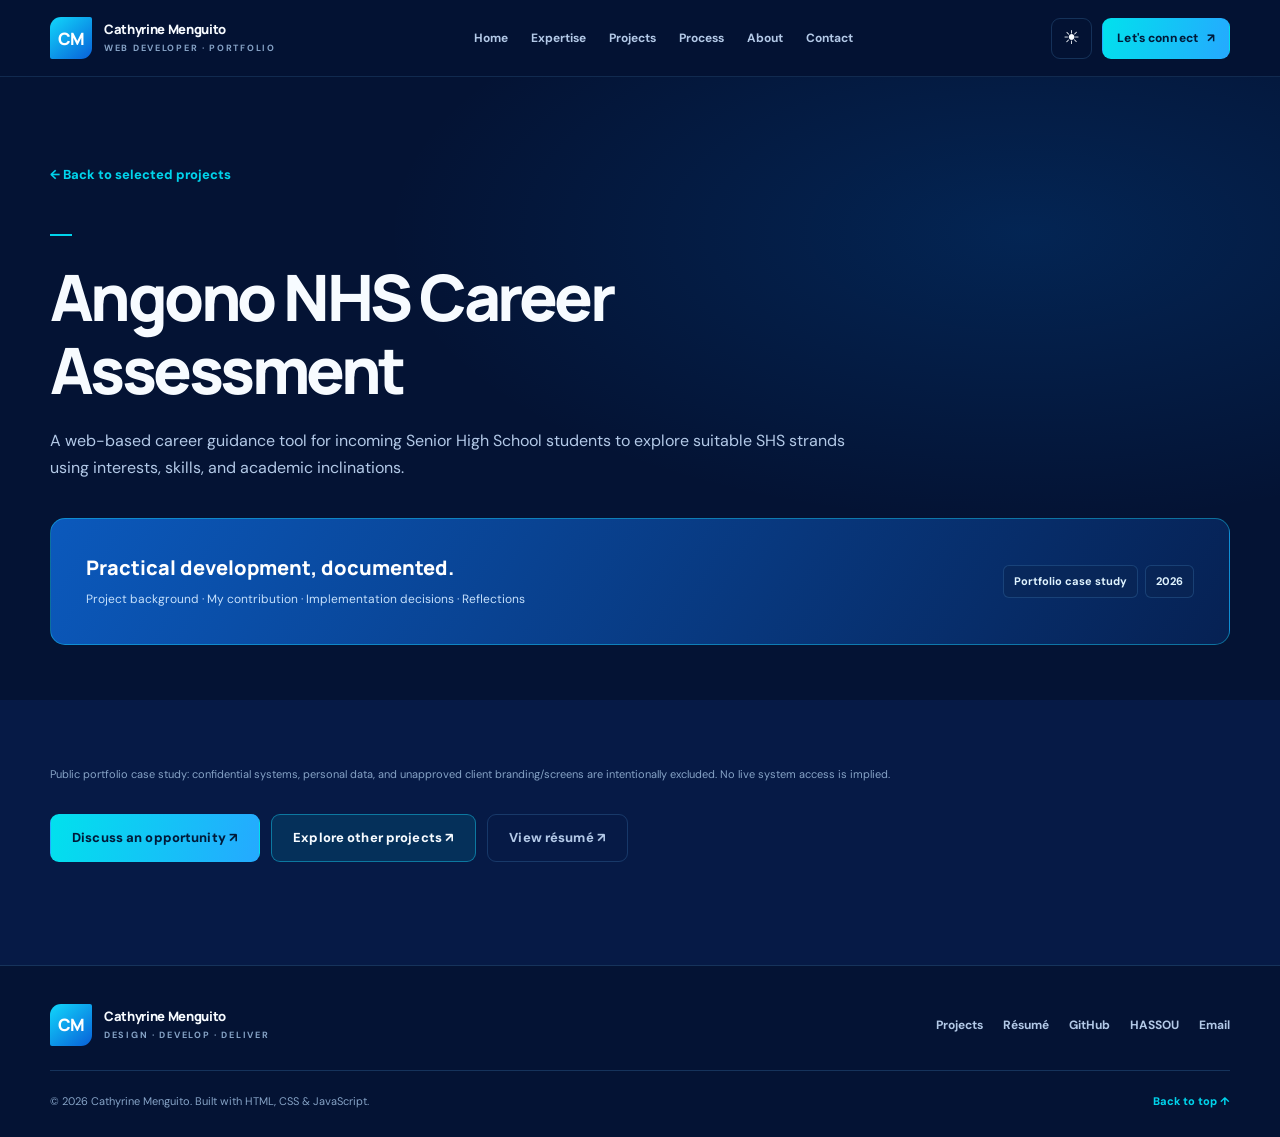
==== work/angono-career-assessment/index.html @ b06b19f1 "Add files via upload" ====
<!doctype html><html lang="en" data-theme="dark"><head><meta charset="utf-8"><meta name="viewport" content="width=device-width,initial-scale=1"><meta name="theme-color" content="#041334"><meta name="description" content="A web-based career guidance tool for incoming Senior High School students to explore suitable SHS strands using interests, skills, and academic inclinations."><meta name="author" content="Cathyrine Menguito"><meta property="og:type" content="website"><meta property="og:title" content="Angono NHS Career Assessment | Cathyrine Menguito"><meta property="og:description" content="A web-based career guidance tool for incoming Senior High School students to explore suitable SHS strands using interests, skills, and academic inclinations."><meta property="og:url" content="https://cthyrnmngt718.github.io/work/angono-career-assessment/"><meta property="og:image" content="https://cthyrnmngt718.github.io/assets/images/cathyrine-professional.webp"><meta name="twitter:card" content="summary_large_image"><link rel="canonical" href="https://cthyrnmngt718.github.io/work/angono-career-assessment/"><link rel="icon" href="/favicon.ico"><link rel="stylesheet" href="/assets/css/site.css"><title>Angono NHS Career Assessment | Cathyrine Menguito</title></head><body><a class="skip-link" href="#main">Skip to content</a><header class="site-header"><div class="wrap header-inner"><a class="brand" href="/" aria-label="Cathyrine Menguito, home"><span class="brand-mark" aria-hidden="true">CM</span><span class="brand-copy">Cathyrine Menguito<small>Web developer · Portfolio</small></span></a><nav aria-label="Main navigation"><ul class="nav-links" id="primaryNav"><li><a href="/#home">Home</a></li><li><a href="/#expertise">Expertise</a></li><li><a href="/#work">Projects</a></li><li><a href="/#approach">Process</a></li><li><a href="/#about">About</a></li><li><a href="/#contact">Contact</a></li></ul></nav><div class="nav-actions"><button class="theme-btn" id="themeButton" type="button" aria-label="Switch color theme">☀</button><a class="btn btn-primary header-cta" href="/#contact">Let's connect <span aria-hidden="true">↗</span></a><button class="menu-btn" id="menuButton" type="button" aria-label="Toggle navigation" aria-controls="primaryNav" aria-expanded="false">☰</button></div></div></header><main id="main"><div class="case-hero" id="home"><div class="wrap"><a class="text-link" href="/#work">← Back to selected projects</a><div style="margin-top:31px"><span class="eyebrow"></span></div><h1>Angono NHS Career Assessment</h1><p class="lead">A web-based career guidance tool for incoming Senior High School students to explore suitable SHS strands using interests, skills, and academic inclinations.</p><div class="case-banner"><div><strong>Practical development, documented.</strong><p>Project background · My contribution · Implementation decisions · Reflections</p></div><ul class="tag-list"><li>Portfolio case study</li><li>2026</li></ul></div></div></div><section class="section alt" style="padding-top:40px"><div class="wrap"><div class="case-grid"></div><p class="case-disclaimer">Public portfolio case study: confidential systems, personal data, and unapproved client branding/screens are intentionally excluded. No live system access is implied.</p><div class="case-end"><a class="btn btn-primary" href="/#contact">Discuss an opportunity ↗</a><a class="btn btn-secondary" href="/#work">Explore other projects ↗</a><a class="btn btn-subtle" href="/assets/docs/Cathyrine-Menguito-Public-Resume.pdf" target="_blank" rel="noopener">View résumé ↗</a></div></div></section></main><footer class="footer"><div class="wrap"><div class="footer-top"><a class="brand" href="/"><span class="brand-mark" aria-hidden="true">CM</span><span class="brand-copy">Cathyrine Menguito<small>Design · Develop · Deliver</small></span></a><nav aria-label="Footer navigation" class="footer-links"><a href="/#work">Projects</a><a href="/assets/docs/Cathyrine-Menguito-Public-Resume.pdf" target="_blank" rel="noopener">Résumé</a><a href="https://github.com/CthyrnMngt718" target="_blank" rel="noopener noreferrer">GitHub</a><a href="https://hassou-techgroupsolutions.github.io/" target="_blank" rel="noopener noreferrer">HASSOU</a><a href="mailto:cthyrnmngt718@gmail.com">Email</a></nav></div><div class="footer-bottom"><span>© <span id="year">2026</span> Cathyrine Menguito. Built with HTML, CSS &amp; JavaScript.</span><a class="back-top" href="#home">Back to top ↑</a></div></div></footer><script src="/assets/js/site.js" defer></script></body></html>
---- assets/css/site.css ----
@import url("https://fonts.googleapis.com/css2?family=DM+Sans:wght@400;500;600;700&family=Manrope:wght@400;500;600;700;800&display=swap");
:root{color-scheme:dark;--bg:#041334;--bg2:#061a46;--panel:#0a2152;--panel2:#0d285e;--line:rgba(96,179,244,.20);--line-strong:rgba(22,205,242,.46);--text:#f7fbff;--sub:#b3c9e7;--muted:#86a3c6;--cyan:#00d4ec;--blue:#168eff;--cyan-faint:rgba(0,212,236,.12);--blue-faint:rgba(22,142,255,.15);--shadow:0 18px 60px rgba(0,6,26,.28);--radius:18px;--wrap:1180px}
html[data-theme="light"]{color-scheme:light;--bg:#f3f8ff;--bg2:#e8f1fc;--panel:#ffffff;--panel2:#f7fbff;--line:rgba(15,80,150,.17);--line-strong:rgba(0,126,180,.35);--text:#082147;--sub:#355475;--muted:#5b7190;--cyan:#007eac;--blue:#075fbb;--cyan-faint:rgba(0,144,180,.10);--blue-faint:rgba(10,106,211,.08);--shadow:0 18px 60px rgba(27,72,130,.08)}
*{box-sizing:border-box}html{scroll-behavior:smooth;scroll-padding-top:92px}body{margin:0;background:var(--bg);color:var(--text);font:400 15px/1.7 'DM Sans',sans-serif;overflow-x:hidden}a{color:inherit;text-decoration:none}button,input,select,textarea{font:inherit}button{cursor:pointer}img{display:block;max-width:100%}::selection{background:var(--cyan);color:#041334}a:focus-visible,button:focus-visible,input:focus-visible,textarea:focus-visible,select:focus-visible{outline:3px solid var(--cyan);outline-offset:4px}.skip-link{position:absolute;z-index:900;top:-80px;left:15px;padding:12px 18px;background:var(--cyan);color:#041334}.skip-link:focus{top:14px}.wrap{width:min(var(--wrap),calc(100% - 54px));margin-inline:auto}.eyebrow{display:inline-flex;gap:10px;align-items:center;color:var(--cyan);font-size:11px;font-weight:800;letter-spacing:.17em;text-transform:uppercase}.eyebrow:before{content:'';width:22px;height:2px;background:var(--cyan)}.section{padding:103px 0;position:relative}.section.alt{background:var(--bg2)}.section-top{display:flex;align-items:flex-end;justify-content:space-between;gap:30px;margin-bottom:34px}.section-top h2,.section-head h2{font:800 clamp(29px,4vw,45px)/1.17 'Manrope',sans-serif;letter-spacing:-.052em;margin:11px 0 0;max-width:760px}.section-top p,.section-head p{max-width:480px;color:var(--sub);margin:12px 0 0}.section-head{max-width:750px;margin-bottom:34px}.accent{color:var(--cyan)}.text-link{display:inline-flex;align-items:center;gap:8px;color:var(--cyan);font-weight:800;font-size:13px}.text-link:hover{text-decoration:underline;text-underline-offset:4px}.btn{display:inline-flex;justify-content:center;align-items:center;gap:9px;min-height:48px;padding:0 21px;border:1px solid var(--line-strong);border-radius:9px;font-size:13px;font-weight:800;letter-spacing:.01em;transition:background .2s,transform .2s,border-color .2s;text-align:center}.btn:hover{transform:translateY(-2px)}.btn-primary{color:#001a39;background:linear-gradient(105deg,#01e1ed,#25a9ff);border-color:transparent}.btn-primary:hover{filter:brightness(1.06)}.btn-secondary{background:var(--cyan-faint);color:var(--text)}.btn-subtle{border-color:var(--line);color:var(--sub)}.icon-arrow{font-size:17px;line-height:1}.tag-list{display:flex;flex-wrap:wrap;gap:7px;list-style:none;margin:0;padding:0}.tag-list li{font-size:11px;font-weight:700;color:var(--sub);padding:6px 10px;background:var(--blue-faint);border:1px solid var(--line);border-radius:6px}.panel{background:var(--panel);border:1px solid var(--line);border-radius:var(--radius)}
/* HEADER */.site-header{position:sticky;top:0;z-index:50;background:rgba(4,19,52,.94);border-bottom:1px solid rgba(100,181,254,.14);backdrop-filter:blur(18px)}html[data-theme="light"] .site-header{background:rgba(248,251,255,.95)}.header-inner{height:76px;display:flex;align-items:center;justify-content:space-between;gap:28px}.brand{display:flex;align-items:center;gap:12px;min-width:216px}.brand-mark{display:grid;place-items:center;width:42px;height:42px;border-radius:11px 2px 11px 2px;background:linear-gradient(140deg,#11d8fb 0%,#0860d9 100%);color:#fff;font:800 17px 'Manrope',sans-serif;letter-spacing:-.08em}.brand-copy{font:800 13px/1.2 'Manrope',sans-serif;letter-spacing:-.025em}.brand-copy small{display:block;margin-top:5px;color:var(--muted);font:700 9px/1.2 'DM Sans',sans-serif;text-transform:uppercase;letter-spacing:.19em}.nav-links{display:flex;align-items:center;gap:23px;list-style:none;margin:0;padding:0}.nav-links a{font-weight:700;color:var(--sub);font-size:12px}.nav-links a:hover,.nav-links a.active{color:var(--cyan)}.nav-actions{display:flex;align-items:center;gap:10px}.theme-btn,.menu-btn{width:41px;height:41px;border:1px solid var(--line);border-radius:9px;background:transparent;color:var(--text);display:grid;place-items:center;font-size:19px}.theme-btn:hover,.menu-btn:hover{background:var(--cyan-faint)}.menu-btn{display:none}.header-cta{min-height:41px;font-size:12px;padding:0 14px}
/* HERO */.hero{position:relative;isolation:isolate;overflow:hidden;padding:90px 0 95px;min-height:680px;background:radial-gradient(ellipse at 72% 25%,rgba(0,115,219,.20),transparent 43%),var(--bg)}.hero:before{content:'';position:absolute;top:-280px;right:-120px;width:460px;height:800px;transform:rotate(43deg);border:1px solid rgba(0,215,239,.1);background:linear-gradient(90deg,transparent 20%,rgba(16,99,220,.23) 20%,rgba(16,99,220,.23) 32%,transparent 32%,transparent 44%,rgba(0,216,245,.11) 44%,rgba(0,216,245,.11) 46%,transparent 46%);z-index:-1;pointer-events:none}.hero:after{content:'';position:absolute;bottom:-390px;left:-230px;width:520px;height:670px;border:1px solid rgba(0,215,239,.08);transform:rotate(43deg);background:linear-gradient(90deg,transparent 38%,rgba(14,113,242,.14) 38%,rgba(14,113,242,.14) 66%,transparent 66%);z-index:-1}.hero-grid{display:grid;grid-template-columns:minmax(0,1.18fr) minmax(330px,.82fr);gap:60px;align-items:center}.availability{display:inline-flex;gap:9px;align-items:center;border:1px solid var(--line-strong);background:var(--cyan-faint);color:var(--sub);border-radius:100px;padding:8px 13px;font-weight:700;font-size:11px}.status-dot{width:7px;height:7px;background:#34e3c5;border-radius:50%}.hero h1{font:800 clamp(46px,5.65vw,78px)/1.09 'Manrope',sans-serif;letter-spacing:-.064em;margin:23px 0 21px}.hero h1 .line{display:block}.hero-desc{color:var(--sub);font-size:16px;line-height:1.8;max-width:600px;margin:0}.hero-byline{color:var(--cyan);font-size:12px;font-weight:800;letter-spacing:.15em;text-transform:uppercase;margin:28px 0 0}.hero-actions{display:flex;flex-wrap:wrap;gap:11px;margin-top:29px}.hero-socials{display:flex;flex-wrap:wrap;gap:21px;margin-top:32px;font-size:12px}.hero-socials a{color:var(--muted);display:inline-flex;align-items:center;gap:7px}.hero-socials a:hover{color:var(--cyan)}.hero-socials svg{width:16px;height:16px}.portrait-wrap{position:relative;max-width:410px;margin:10px auto 0;width:100%}.portrait-wrap:before{content:'';position:absolute;inset:-13px 13px 13px -13px;border:1px solid var(--cyan);clip-path:polygon(0 0,75% 0,100% 25%,100% 100%,0 100%);opacity:.65}.portrait-card{position:relative;background:#e9f3ff;border:1px solid var(--line-strong);border-radius:18px 18px 5px 18px;overflow:hidden;box-shadow:var(--shadow)}.portrait-card img{width:100%;aspect-ratio:4/4.75;object-fit:cover;object-position:center 29%}.portrait-caption{position:absolute;bottom:0;left:0;right:0;padding:24px 24px 18px;background:linear-gradient(0deg,rgba(1,14,43,.95),rgba(1,14,43,.74) 60%,transparent);color:#fff}.portrait-caption strong{display:block;font:800 20px 'Manrope',sans-serif;letter-spacing:-.04em}.portrait-caption span{display:block;color:#a5dbff;font-size:11px;margin-top:2px}.floating-note{position:absolute;right:-25px;top:10%;border:1px solid rgba(0,225,251,.45);border-radius:10px;padding:12px 15px;background:#082a64;box-shadow:0 10px 25px rgba(0,0,0,.24);color:#fff;font-size:12px;font-weight:700;max-width:175px}.floating-note b{display:block;color:#00d4ec;font-size:10px;letter-spacing:.12em}.hero-rule{height:1px;background:linear-gradient(90deg,transparent,var(--cyan),transparent);opacity:.75;margin-top:71px}.quick-proof{display:grid;grid-template-columns:repeat(3,1fr);gap:26px;padding-top:26px}.quick-proof article{display:flex;align-items:center;gap:14px}.quick-proof .stat{font:800 26px 'Manrope',sans-serif;color:var(--cyan);letter-spacing:-.05em}.quick-proof p{color:var(--sub);font-size:11px;line-height:1.5;margin:0}.quick-proof strong{display:block;color:var(--text);font-size:12px}
/* EXPERTISE */.expertise-grid{display:grid;grid-template-columns:repeat(3,minmax(0,1fr));gap:16px}.expert-card{position:relative;padding:28px;min-height:224px;overflow:hidden;transition:border-color .2s,transform .2s}.expert-card:hover{border-color:var(--line-strong);transform:translateY(-3px)}.expert-card:after{content:'';position:absolute;right:-46px;top:-52px;width:100px;height:100px;background:var(--cyan-faint);transform:rotate(45deg)}.expert-icon{display:grid;place-items:center;font:800 20px 'Manrope',sans-serif;color:var(--cyan);width:46px;height:46px;border-radius:12px;background:var(--cyan-faint);border:1px solid var(--line-strong);margin-bottom:22px}.expert-card h3{font:800 17px 'Manrope',sans-serif;letter-spacing:-.035em;margin:0 0 9px}.expert-card p{font-size:13px;color:var(--sub);margin:0}
/* WORK */.work-lead{display:grid;grid-template-columns:1fr 1fr;gap:0;overflow:hidden;margin-bottom:19px}.project-visual{position:relative;min-height:300px;display:grid;place-items:center;overflow:hidden;background:linear-gradient(135deg,#0b4eac,#041a4b 58%,#05255c)}.project-visual:after{content:'';position:absolute;inset:0;background:linear-gradient(120deg,rgba(0,212,236,.03) 20%,transparent 20% 72%,rgba(0,212,236,.10) 72%);pointer-events:none}.visual-grid{display:grid;grid-template-columns:83px 1fr;gap:10px;width:77%;height:63%;min-height:175px;border:1px solid rgba(122,215,255,.5);border-radius:9px;background:rgba(4,22,56,.86);padding:12px;box-shadow:0 24px 38px rgba(0,6,24,.25)}.mock-side{background:rgba(28,108,184,.27);border-radius:5px;padding:13px 9px;display:flex;flex-direction:column;gap:10px}.mock-side i,.mock-line{display:block;height:6px;border-radius:10px;background:rgba(155,215,255,.28)}.mock-side i:nth-child(2){width:70%;background:var(--cyan)}.mock-main{display:flex;flex-direction:column;gap:10px;padding:7px 4px}.mock-title{height:12px;background:#c9ebff;border-radius:3px;width:58%}.mock-stats{display:grid;grid-template-columns:repeat(3,1fr);gap:7px}.mock-stats i{display:block;height:37px;border:1px solid rgba(160,222,250,.19);border-radius:5px;background:rgba(0,206,240,.12)}.mock-rows{display:grid;gap:7px}.mock-rows i{height:18px;background:rgba(129,206,247,.13);border-radius:4px}.mock-label{position:absolute;bottom:20px;left:23px;color:#d0f8ff;font-size:10px;font-weight:800;letter-spacing:.12em;z-index:1}.project-copy{display:flex;flex-direction:column;justify-content:center;padding:38px}.project-meta{font-weight:800;color:var(--cyan);font-size:10px;letter-spacing:.14em;text-transform:uppercase}.project-copy h3,.project-card h3{font:800 clamp(21px,2.7vw,30px)/1.27 'Manrope',sans-serif;letter-spacing:-.043em;margin:11px 0}.project-copy p,.project-card p{color:var(--sub);font-size:13px;margin:0 0 16px}.project-role{font-size:12px;color:var(--muted);line-height:1.6;margin:0 0 18px}.project-role strong{color:var(--text)}.project-copy .tag-list{margin-bottom:22px}.filter-row{display:flex;flex-wrap:wrap;gap:8px;margin:24px 0}.filter{border:1px solid var(--line);background:var(--panel);color:var(--sub);padding:9px 15px;border-radius:30px;font-weight:800;font-size:12px}.filter[aria-pressed="true"],.filter:hover{background:var(--cyan);border-color:var(--cyan);color:var(--bg)}.projects-grid{display:grid;grid-template-columns:repeat(2,minmax(0,1fr));gap:17px}.project-card{padding:25px;display:flex;flex-direction:column;min-height:280px}.project-card:hover{border-color:var(--line-strong)}.project-card .top{display:flex;justify-content:space-between;gap:12px;align-items:flex-start}.project-card .number{display:grid;place-items:center;width:44px;height:44px;min-width:44px;border:1px solid var(--line-strong);border-radius:10px;font-size:11px;font-weight:800;color:var(--cyan);background:var(--cyan-faint)}.project-card h3{font-size:20px}.project-card .tag-list{margin:0 0 22px}.project-card .text-link{margin-top:auto}.project-card[hidden]{display:none}.disclosure{font-size:12px;color:var(--muted);margin-top:23px;display:flex;align-items:flex-start;gap:9px}.disclosure span{color:var(--cyan)}
/* APPROACH */.approach-grid{display:grid;grid-template-columns:repeat(4,minmax(0,1fr));gap:15px}.approach-step{padding:24px;min-height:190px}.step-num{display:block;color:var(--cyan);font-size:12px;font-weight:800;letter-spacing:.11em;margin-bottom:25px}.approach-step h3{font:800 17px 'Manrope',sans-serif;margin:0 0 11px}.approach-step p{color:var(--sub);margin:0;font-size:13px}.workflow-demo{margin-top:18px;padding:28px 30px;display:grid;grid-template-columns:.8fr 1.2fr;align-items:center;gap:30px}.workflow-demo h3{font:800 22px 'Manrope',sans-serif;margin:8px 0}.workflow-demo p{font-size:13px;color:var(--sub);margin:0}.workflow-nodes{display:flex;align-items:center;justify-content:flex-end;gap:8px;flex-wrap:wrap}.workflow-nodes span{padding:11px 12px;border:1px solid var(--line-strong);background:var(--cyan-faint);color:var(--text);font-weight:700;font-size:11px;border-radius:6px}.workflow-nodes b{color:var(--cyan)}
/* EXPERIENCE */.about-layout{display:grid;grid-template-columns:.85fr 1.15fr;gap:45px}.about-intro{max-width:420px}.about-intro p{color:var(--sub);font-size:14px}.about-card{margin-top:25px;padding:22px}.about-card strong{display:block;font:800 15px 'Manrope',sans-serif}.about-card small{color:var(--sub);display:block;margin:7px 0 17px;line-height:1.6}.timeline{position:relative;padding-left:29px}.timeline:before{content:'';position:absolute;left:6px;top:9px;bottom:20px;width:1px;background:var(--line-strong)}.timeline-item{position:relative;padding:0 0 31px}.timeline-item:last-child{padding-bottom:0}.timeline-item:before{content:'';width:13px;height:13px;background:var(--cyan);border:3px solid var(--bg2);box-shadow:0 0 0 1px var(--cyan);border-radius:50%;position:absolute;left:-29px;top:5px}.timeline-item small{font-weight:800;color:var(--cyan);letter-spacing:.12em;font-size:10px}.timeline-item h3{font:800 18px 'Manrope',sans-serif;letter-spacing:-.025em;margin:5px 0}.timeline-item h4{font-size:12px;color:var(--sub);font-weight:700;margin:0 0 8px}.timeline-item p{font-size:13px;color:var(--sub);margin:0;max-width:620px}.skills-strip{display:flex;flex-wrap:wrap;gap:10px;margin-top:26px}.skills-strip span{border:1px solid var(--line);border-radius:8px;padding:9px 12px;font-size:12px;font-weight:700;color:var(--sub)}
/* HASSOU */.hassou-box{display:grid;grid-template-columns:auto 1fr auto;align-items:center;gap:22px;padding:28px 31px;background:linear-gradient(110deg,var(--panel),var(--bg2));position:relative;overflow:hidden}.hassou-box:after{content:'';width:240px;height:240px;position:absolute;right:-185px;top:-110px;transform:rotate(42deg);background:var(--cyan-faint)}.hassou-box img{width:64px;height:64px;object-fit:contain}.hassou-box small{display:block;color:var(--cyan);font-size:10px;font-weight:800;letter-spacing:.14em}.hassou-box h3{font:800 20px 'Manrope',sans-serif;margin:3px 0}.hassou-box p{font-size:12px;color:var(--sub);margin:0;max-width:680px}.hassou-box .btn{position:relative;z-index:2}
/* CONTACT */.contact-layout{display:grid;grid-template-columns:.82fr 1.18fr;gap:42px}.contact-info h2{font:800 clamp(32px,4vw,46px)/1.17 'Manrope',sans-serif;letter-spacing:-.05em;margin:12px 0 17px}.contact-info>p{color:var(--sub);font-size:14px;max-width:430px}.contact-detail{padding:14px 0;border-bottom:1px solid var(--line)}.contact-detail small{color:var(--muted);font-size:10px;text-transform:uppercase;letter-spacing:.11em;font-weight:800;display:block}.contact-detail a,.contact-detail strong{font-size:14px;font-weight:700;overflow-wrap:anywhere}.contact-detail a:hover{color:var(--cyan)}.contact-form{padding:32px}.contact-form h3{font:800 20px 'Manrope',sans-serif;margin:0 0 4px}.contact-form>p{color:var(--sub);font-size:12px;margin:0 0 24px}.form-row{display:grid;grid-template-columns:1fr 1fr;gap:15px}.form-field{margin-bottom:16px}.form-field label{display:block;font-size:12px;font-weight:800;margin-bottom:7px}.form-field input,.form-field textarea,.form-field select{width:100%;background:var(--bg2);color:var(--text);border:1px solid var(--line);border-radius:8px;padding:12px 13px;outline:none;font-size:13px;transition:border-color .2s}.form-field textarea{min-height:150px;resize:vertical}.form-field input:focus,.form-field textarea:focus,.form-field select:focus{border-color:var(--cyan)}.form-field input::placeholder,.form-field textarea::placeholder{color:var(--muted)}.form-check{display:flex;gap:10px;align-items:flex-start;color:var(--sub);font-size:11px;line-height:1.5;margin:3px 0 20px}.form-check input{accent-color:var(--cyan);margin:3px 0 0}.form-message{min-height:18px;margin:12px 0 0;font-size:12px;color:var(--sub)}.form-message.error{color:#ffb5be}.form-message.success{color:#68edcc}.visually-hidden{position:absolute;left:-9999px;width:1px;height:1px;overflow:hidden}
/* FOOTER */.footer{padding:38px 0 26px;border-top:1px solid var(--line)}.footer-top{display:flex;justify-content:space-between;align-items:center;gap:20px;padding-bottom:24px}.footer-links{display:flex;gap:20px;flex-wrap:wrap}.footer-links a{font-size:12px;color:var(--sub);font-weight:700}.footer-links a:hover{color:var(--cyan)}.footer-bottom{border-top:1px solid var(--line);padding-top:21px;display:flex;justify-content:space-between;gap:20px;flex-wrap:wrap;font-size:11px;color:var(--muted)}.back-top{color:var(--cyan);font-weight:800}
/* CASE STUDIES */.case-hero{padding:85px 0 55px;background:radial-gradient(ellipse at 80% 25%,rgba(0,114,220,.19),transparent 44%)}.case-hero h1{font:800 clamp(35px,5vw,65px)/1.14 'Manrope',sans-serif;letter-spacing:-.055em;margin:17px 0 20px;max-width:900px}.case-hero .lead{font-size:16px;color:var(--sub);max-width:820px;margin:0}.case-banner{background:linear-gradient(120deg,#0b59bc,#062153);padding:35px;border:1px solid var(--line-strong);border-radius:15px;display:flex;justify-content:space-between;gap:25px;align-items:center;margin-top:37px}.case-banner strong{font:800 20px 'Manrope',sans-serif;color:#fff}.case-banner p{color:#c5e0fc;font-size:12px;margin:5px 0 0}.case-banner .tag-list li{color:#e0f4ff;background:rgba(10,36,81,.5)}.case-grid{display:grid;grid-template-columns:repeat(2,1fr);gap:17px}.case-section{padding:29px}.case-section h2{font:800 20px 'Manrope',sans-serif;letter-spacing:-.035em;margin:9px 0 11px}.case-section p,.case-section li{color:var(--sub);font-size:13px}.case-section ul{padding-left:18px}.case-section li{margin-bottom:8px}.case-section.wide{grid-column:1/-1}.case-end{margin-top:30px;display:flex;gap:11px;flex-wrap:wrap}.case-disclaimer{font-size:11px;color:var(--muted);margin:25px 0 0}
@media(max-width:1120px){.nav-links{gap:13px}.header-cta{display:none}.hero-grid{gap:33px}.hero h1{font-size:clamp(46px,5.5vw,66px)}.floating-note{right:-8px}}@media(max-width:880px){.header-inner{height:68px}.menu-btn{display:grid}.nav-links{display:none;position:absolute;top:67px;left:0;right:0;background:var(--bg);border-bottom:1px solid var(--line);flex-direction:column;align-items:stretch;gap:0;padding:13px 27px 23px;box-shadow:var(--shadow)}.nav-links.open{display:flex}.nav-links li a{display:block;padding:11px 0}.hero{padding:67px 0 70px}.hero-grid{grid-template-columns:1fr .78fr;gap:25px}.hero h1{font-size:clamp(39px,5.8vw,58px)}.hero-desc{font-size:14px}.floating-note{display:none}.section{padding:75px 0}.expertise-grid{grid-template-columns:repeat(2,1fr)}.approach-grid{grid-template-columns:repeat(2,1fr)}.about-layout,.contact-layout{gap:28px}.hassou-box{grid-template-columns:auto 1fr}.hassou-box .btn{grid-column:2;justify-self:start}.workflow-demo{grid-template-columns:1fr}.workflow-nodes{justify-content:flex-start}}@media(max-width:650px){.wrap{width:min(var(--wrap),calc(100% - 34px))}.brand{min-width:0}.brand-copy{font-size:11px}.brand-copy small{font-size:8px}.hero-grid{grid-template-columns:1fr;gap:35px}.hero{padding:54px 0 50px}.hero h1{font-size:clamp(42px,10vw,62px);letter-spacing:-.06em}.hero-desc{font-size:14px}.portrait-wrap{max-width:320px;margin:18px auto 0}.portrait-card img{aspect-ratio:4/4.1;object-position:center 30%}.hero-rule{margin-top:45px}.quick-proof{gap:13px}.quick-proof article{display:block}.quick-proof .stat{font-size:20px}.quick-proof p{font-size:10px}.section{padding:62px 0}.section-top{display:block}.section-top h2,.section-head h2{font-size:31px}.expertise-grid,.projects-grid,.about-layout,.contact-layout,.work-lead,.case-grid{grid-template-columns:1fr}.expert-card{min-height:0;padding:24px}.project-visual{min-height:260px}.project-copy{padding:25px}.project-card{min-height:0}.approach-grid{grid-template-columns:1fr 1fr;gap:10px}.approach-step{padding:19px;min-height:0}.approach-step h3{font-size:15px}.approach-step p{font-size:12px}.workflow-demo{padding:22px}.contact-form{padding:22px}.form-row{grid-template-columns:1fr;gap:0}.hassou-box{padding:21px;gap:14px;grid-template-columns:50px 1fr}.hassou-box img{width:50px;height:50px}.hassou-box h3{font-size:16px}.hassou-box .btn{grid-column:1/-1}.footer-top{align-items:start;flex-direction:column}.case-banner{display:block}.case-banner .tag-list{margin-top:17px}.case-section.wide{grid-column:auto}}@media(max-width:390px){.brand-copy small{letter-spacing:.1em}.nav-actions{gap:6px}.theme-btn,.menu-btn{width:37px;height:37px}.hero h1{font-size:38px}.quick-proof{grid-template-columns:1fr 1fr}.approach-grid{grid-template-columns:1fr}.hero-actions .btn{width:100%}}@media(prefers-reduced-motion:reduce){html{scroll-behavior:auto}*,*:before,*:after{transition-duration:.01ms!important;animation-duration:.01ms!important}}
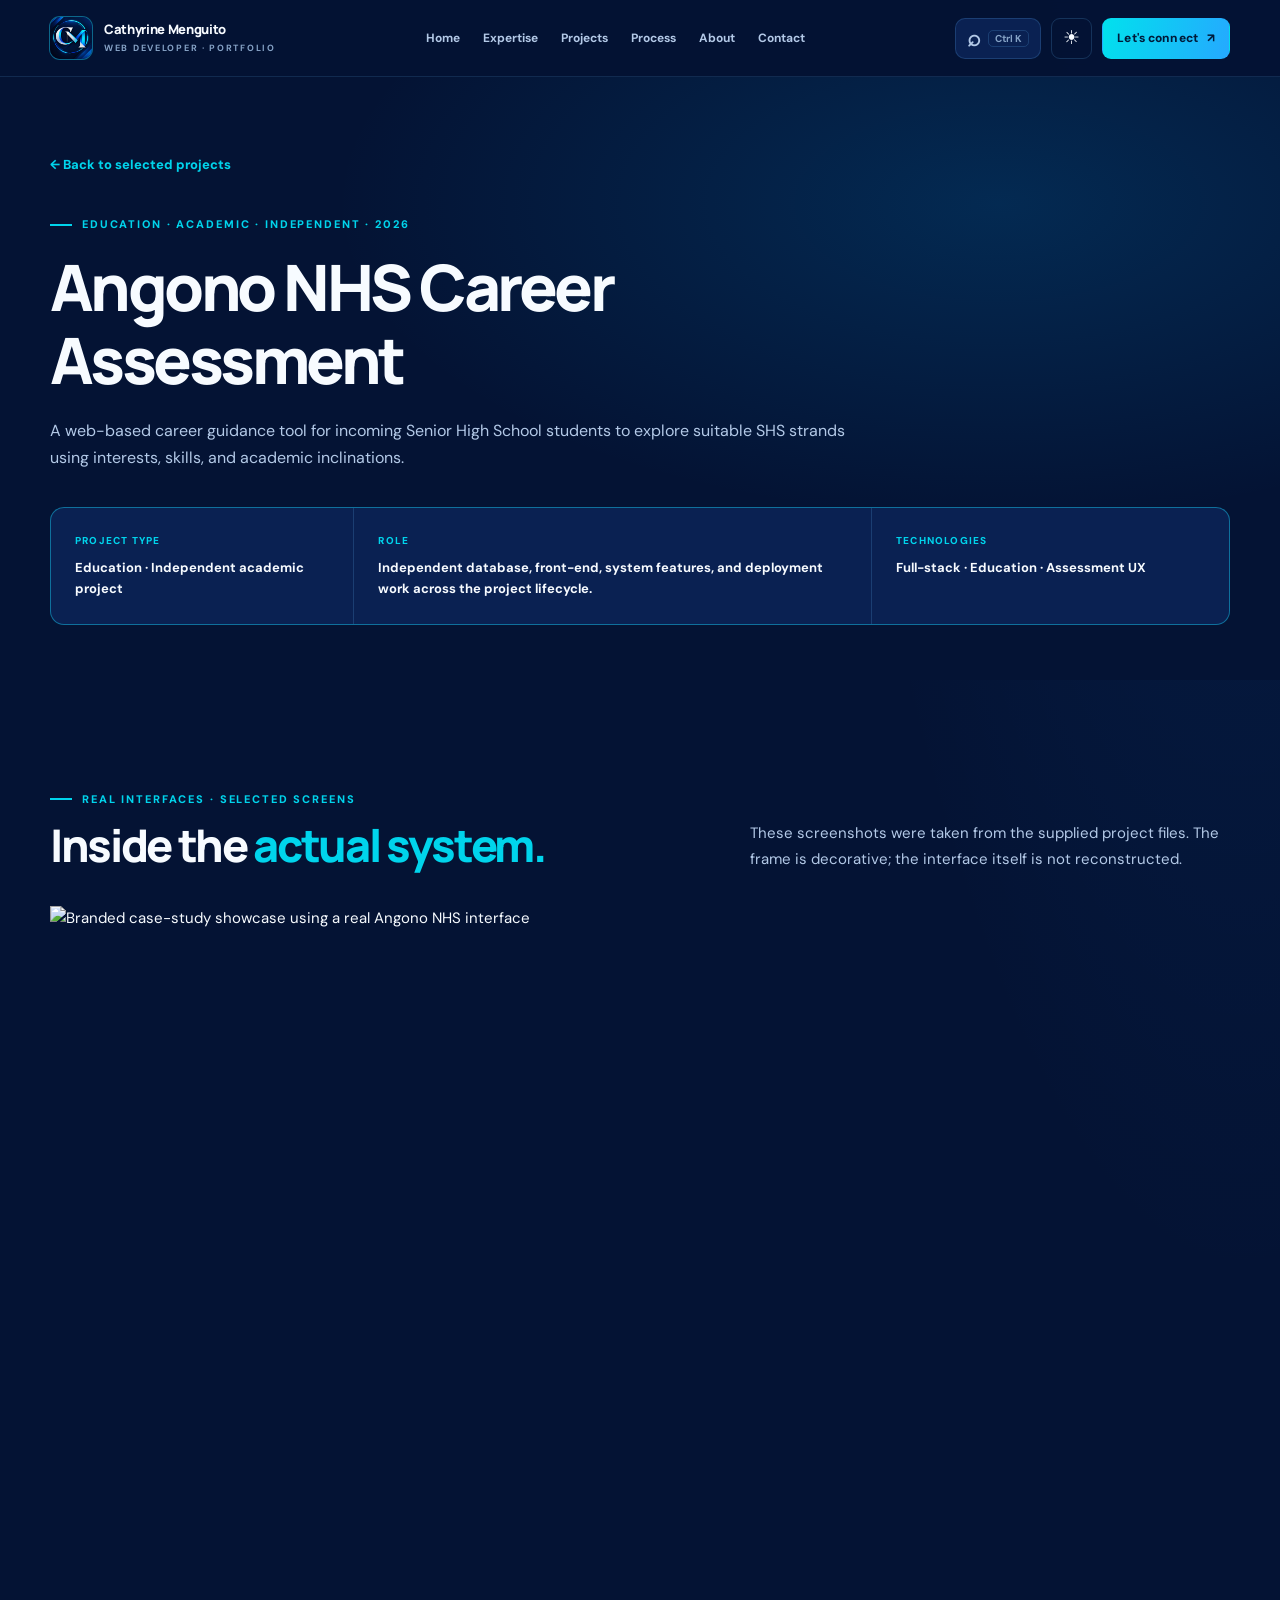
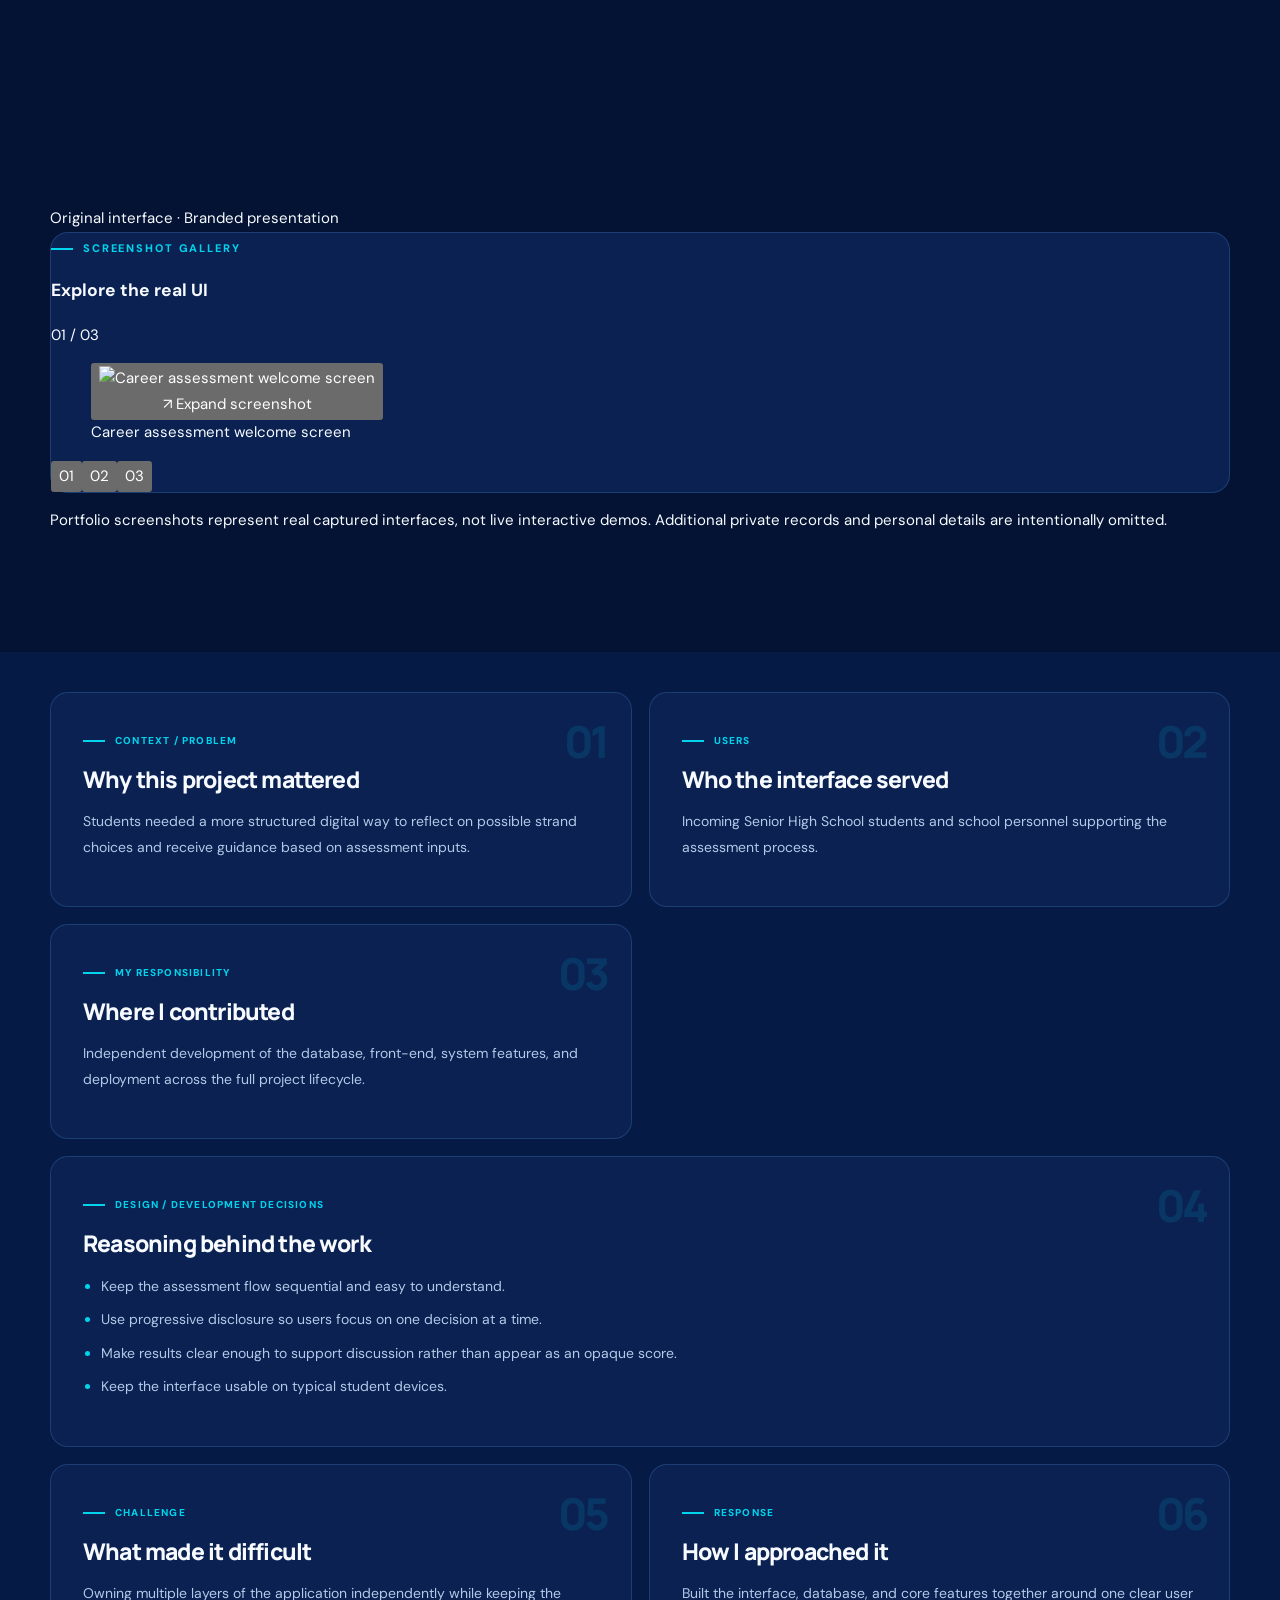
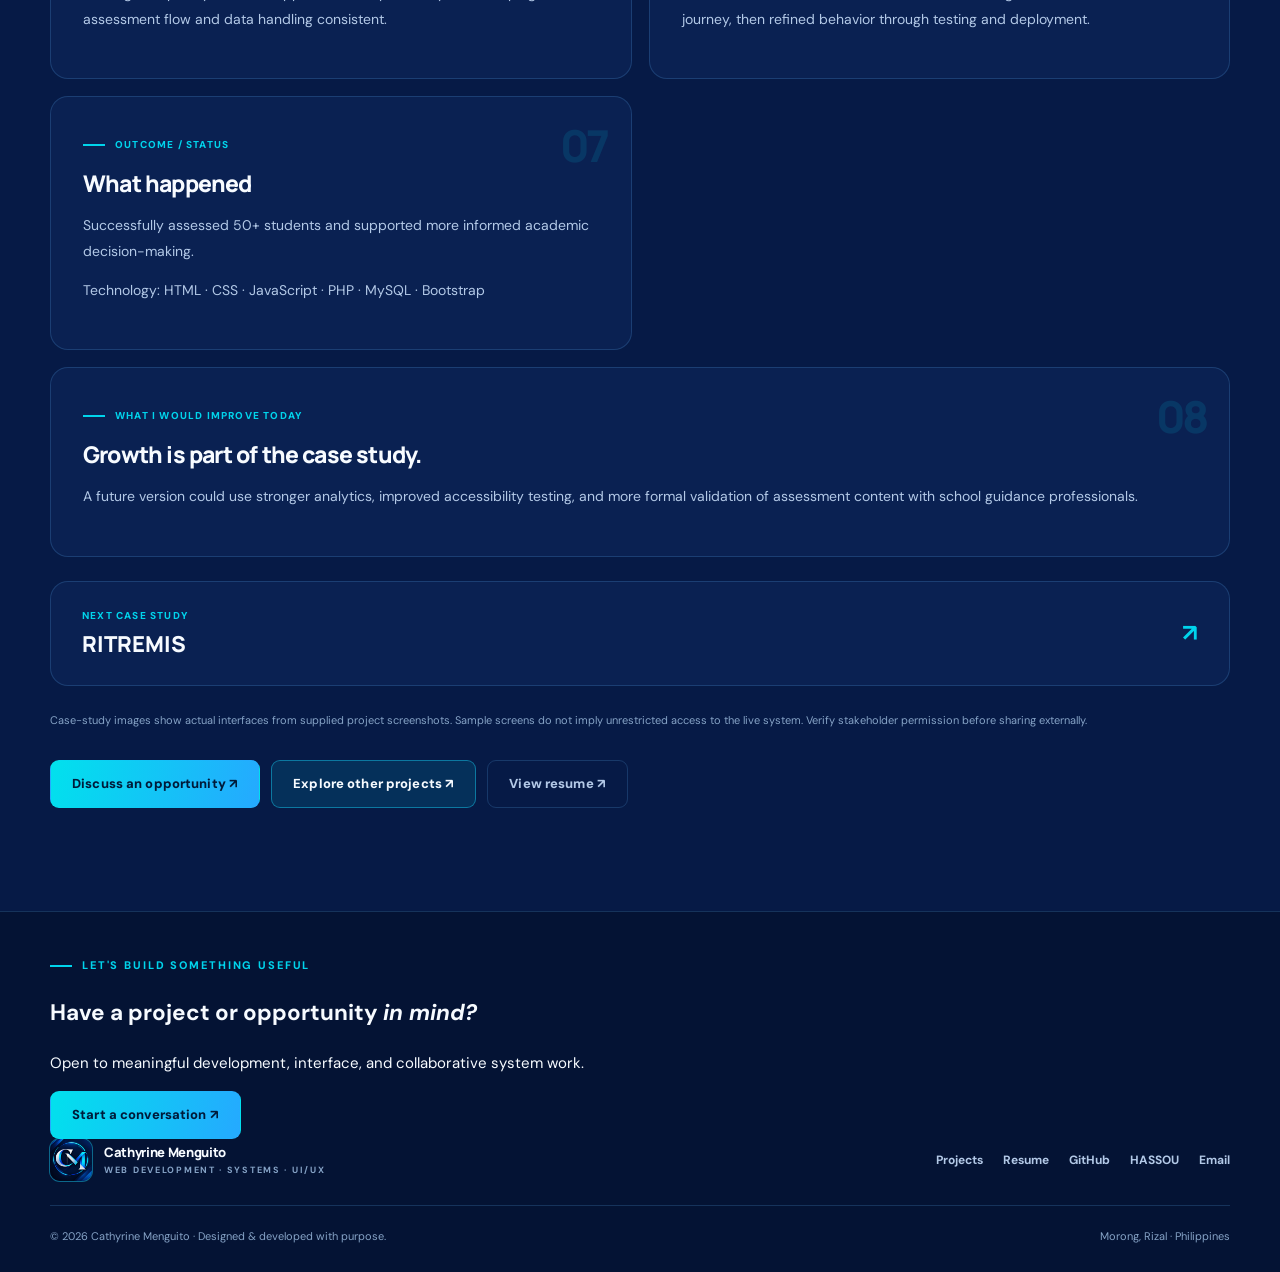
==== commit 46efed72: "Add files via upload" ====
--- a/work/angono-career-assessment/index.html
+++ b/work/angono-career-assessment/index.html
@@ -1 +1,8 @@
-<!doctype html><html lang="en" data-theme="dark"><head><meta charset="utf-8"><meta name="viewport" content="width=device-width,initial-scale=1"><meta name="theme-color" content="#041334"><meta name="description" content="A web-based career guidance tool for incoming Senior High School students to explore suitable SHS strands using interests, skills, and academic inclinations."><meta name="author" content="Cathyrine Menguito"><meta property="og:type" content="website"><meta property="og:title" content="Angono NHS Career Assessment | Cathyrine Menguito"><meta property="og:description" content="A web-based career guidance tool for incoming Senior High School students to explore suitable SHS strands using interests, skills, and academic inclinations."><meta property="og:url" content="https://cthyrnmngt718.github.io/work/angono-career-assessment/"><meta property="og:image" content="https://cthyrnmngt718.github.io/assets/images/cathyrine-professional.webp"><meta name="twitter:card" content="summary_large_image"><link rel="canonical" href="https://cthyrnmngt718.github.io/work/angono-career-assessment/"><link rel="icon" href="/favicon.ico"><link rel="stylesheet" href="/assets/css/site.css"><title>Angono NHS Career Assessment | Cathyrine Menguito</title></head><body><a class="skip-link" href="#main">Skip to content</a><header class="site-header"><div class="wrap header-inner"><a class="brand" href="/" aria-label="Cathyrine Menguito, home"><span class="brand-mark" aria-hidden="true">CM</span><span class="brand-copy">Cathyrine Menguito<small>Web developer · Portfolio</small></span></a><nav aria-label="Main navigation"><ul class="nav-links" id="primaryNav"><li><a href="/#home">Home</a></li><li><a href="/#expertise">Expertise</a></li><li><a href="/#work">Projects</a></li><li><a href="/#approach">Process</a></li><li><a href="/#about">About</a></li><li><a href="/#contact">Contact</a></li></ul></nav><div class="nav-actions"><button class="theme-btn" id="themeButton" type="button" aria-label="Switch color theme">☀</button><a class="btn btn-primary header-cta" href="/#contact">Let's connect <span aria-hidden="true">↗</span></a><button class="menu-btn" id="menuButton" type="button" aria-label="Toggle navigation" aria-controls="primaryNav" aria-expanded="false">☰</button></div></div></header><main id="main"><div class="case-hero" id="home"><div class="wrap"><a class="text-link" href="/#work">← Back to selected projects</a><div style="margin-top:31px"><span class="eyebrow"></span></div><h1>Angono NHS Career Assessment</h1><p class="lead">A web-based career guidance tool for incoming Senior High School students to explore suitable SHS strands using interests, skills, and academic inclinations.</p><div class="case-banner"><div><strong>Practical development, documented.</strong><p>Project background · My contribution · Implementation decisions · Reflections</p></div><ul class="tag-list"><li>Portfolio case study</li><li>2026</li></ul></div></div></div><section class="section alt" style="padding-top:40px"><div class="wrap"><div class="case-grid"></div><p class="case-disclaimer">Public portfolio case study: confidential systems, personal data, and unapproved client branding/screens are intentionally excluded. No live system access is implied.</p><div class="case-end"><a class="btn btn-primary" href="/#contact">Discuss an opportunity ↗</a><a class="btn btn-secondary" href="/#work">Explore other projects ↗</a><a class="btn btn-subtle" href="/assets/docs/Cathyrine-Menguito-Public-Resume.pdf" target="_blank" rel="noopener">View résumé ↗</a></div></div></section></main><footer class="footer"><div class="wrap"><div class="footer-top"><a class="brand" href="/"><span class="brand-mark" aria-hidden="true">CM</span><span class="brand-copy">Cathyrine Menguito<small>Design · Develop · Deliver</small></span></a><nav aria-label="Footer navigation" class="footer-links"><a href="/#work">Projects</a><a href="/assets/docs/Cathyrine-Menguito-Public-Resume.pdf" target="_blank" rel="noopener">Résumé</a><a href="https://github.com/CthyrnMngt718" target="_blank" rel="noopener noreferrer">GitHub</a><a href="https://hassou-techgroupsolutions.github.io/" target="_blank" rel="noopener noreferrer">HASSOU</a><a href="mailto:cthyrnmngt718@gmail.com">Email</a></nav></div><div class="footer-bottom"><span>© <span id="year">2026</span> Cathyrine Menguito. Built with HTML, CSS &amp; JavaScript.</span><a class="back-top" href="#home">Back to top ↑</a></div></div></footer><script src="/assets/js/site.js" defer></script></body></html>+<!DOCTYPE html>
+
+<html data-theme="dark" lang="en"><head><meta charset="utf-8"/><meta content="width=device-width,initial-scale=1" name="viewport"/><meta content="#041334" name="theme-color"/><meta content="A web-based career guidance tool for incoming Senior High School students to explore suitable SHS strands using interests, skills, and academic inclinations." name="description"/><meta content="Cathyrine Menguito" name="author"/><meta content="website" property="og:type"/><meta content="Angono NHS Career Assessment | Cathyrine Menguito" property="og:title"/><meta content="A web-based career guidance tool for incoming Senior High School students to explore suitable SHS strands using interests, skills, and academic inclinations." property="og:description"/><meta content="https://cthyrnmngt718.github.io/work/angono-career-assessment/" property="og:url"/><meta content="https://cthyrnmngt718.github.io/assets/images/projects/angono-career-assessment/showcase.webp" property="og:image"/><meta content="summary_large_image" name="twitter:card"/><link href="https://cthyrnmngt718.github.io/work/angono-career-assessment/" rel="canonical"/><link href="/favicon.ico" rel="icon"/><link href="/assets/css/site.css" rel="stylesheet"/><title>Angono NHS Career Assessment | Cathyrine Menguito</title><link href="/favicon-96x96.png" rel="icon" type="image/png"/><link href="/apple-touch-icon.png" rel="apple-touch-icon"/></head><body><a class="skip-link" href="#main">Skip to content</a><header class="site-header"><div class="wrap header-inner"><a aria-label="Cathyrine Menguito, home" class="brand" href="/"><span aria-hidden="true" class="brand-mark"><img alt="" decoding="async" height="44" loading="eager" src="/assets/images/cm-monogram.webp" width="44"/></span><span class="brand-copy">Cathyrine Menguito<small>Web developer · Portfolio</small></span></a><nav aria-label="Main navigation"><ul class="nav-links" id="primaryNav"><li><a href="/#home">Home</a></li><li><a href="/#expertise">Expertise</a></li><li><a href="/#work">Projects</a></li><li><a href="/#approach">Process</a></li><li><a href="/#about">About</a></li><li><a href="/#contact">Contact</a></li></ul></nav><div class="nav-actions"><button aria-controls="commandDialog" aria-haspopup="dialog" aria-label="Open site search and quick navigation" class="command-btn" id="openCommand" type="button"><span aria-hidden="true">⌕</span><small>Ctrl K</small></button><button aria-label="Switch color theme" class="theme-btn" id="themeButton" type="button">☀</button><a class="btn btn-primary header-cta" href="/#contact">Let's connect <span aria-hidden="true">↗</span></a><button aria-controls="primaryNav" aria-expanded="false" aria-label="Toggle navigation" class="menu-btn" id="menuButton" type="button">☰</button></div></div><div aria-hidden="true" class="reading-progress" id="readingProgress"></div></header><main id="main"><div class="case-hero" id="home"><div class="wrap"><a class="text-link" href="/#work">← Back to selected projects</a><div style="margin-top:31px"><span class="eyebrow">Education · Academic · Independent · 2026</span></div><h1>Angono NHS Career Assessment</h1><p class="lead">A web-based career guidance tool for incoming Senior High School students to explore suitable SHS strands using interests, skills, and academic inclinations.</p><div class="case-overview"><div class="case-overview-cell"><span>PROJECT TYPE</span><strong>Education · Independent academic project</strong></div><div class="case-overview-cell"><span>ROLE</span><strong>Independent database, front-end, system features, and deployment work across the project lifecycle.</strong></div><div class="case-overview-cell"><span>TECHNOLOGIES</span><strong>Full-stack · Education · Assessment UX</strong></div></div></div></div><section class="case-gallery-section section" id="gallery"><div class="wrap"><div class="section-top" data-reveal="up"><div><span class="eyebrow">REAL INTERFACES · SELECTED SCREENS</span><h2>Inside the <span class="accent">actual system.</span></h2></div><p>These screenshots were taken from the supplied project files. The frame is decorative; the interface itself is not reconstructed.</p></div><div class="case-showcase" data-reveal="up"><img alt="Branded case-study showcase using a real Angono NHS interface" height="900" loading="lazy" src="/assets/images/projects/angono-career-assessment/showcase.webp" width="1600"/><div class="case-showcase-note">Original interface · Branded presentation</div></div><div class="gallery-block panel" data-gallery="angono-career-assessment" data-reveal="up"><div class="gallery-heading"><div><span class="eyebrow">SCREENSHOT GALLERY</span><h3>Explore the real UI</h3></div><span aria-live="polite" class="gallery-counter">01 / 03</span></div><figure class="gallery-figure"><button aria-label="Open displayed screenshot in full size" class="gallery-expand" type="button"><img alt="Career assessment welcome screen" class="gallery-main" loading="lazy" src="/assets/images/projects/angono-career-assessment/screen-01.webp"/><span>↗ Expand screenshot</span></button><figcaption class="gallery-caption">Career assessment welcome screen</figcaption></figure><div aria-label="Choose screenshot" class="gallery-thumbs" role="group"><button aria-label="View screenshot 1: Career assessment welcome screen" aria-pressed="true" class="gallery-thumb is-active" data-caption="Career assessment welcome screen" data-image="/assets/images/projects/angono-career-assessment/screen-01.webp" type="button"><img alt="" loading="lazy" src="/assets/images/projects/angono-career-assessment/screen-01.webp"/><span>01</span></button><button aria-label="View screenshot 2: Student sign-in screen" aria-pressed="false" class="gallery-thumb" data-caption="Student sign-in screen" data-image="/assets/images/projects/angono-career-assessment/screen-02.webp" type="button"><img alt="" loading="lazy" src="/assets/images/projects/angono-career-assessment/screen-02.webp"/><span>02</span></button><button aria-label="View screenshot 3: Administrator sign-in screen" aria-pressed="false" class="gallery-thumb" data-caption="Administrator sign-in screen" data-image="/assets/images/projects/angono-career-assessment/screen-03.webp" type="button"><img alt="" loading="lazy" src="/assets/images/projects/angono-career-assessment/screen-03.webp"/><span>03</span></button></div></div><p class="gallery-ethics">Portfolio screenshots represent real captured interfaces, not live interactive demos. Additional private records and personal details are intentionally omitted.</p></div></section><section class="section alt" style="padding-top:40px"><div class="wrap"><div class="case-grid"><section class="case-section panel" data-reveal="up"><div class="case-section-index">01</div><span class="eyebrow">CONTEXT / PROBLEM</span><h2>Why this project mattered</h2><p>Students needed a more structured digital way to reflect on possible strand choices and receive guidance based on assessment inputs.</p></section><section class="case-section panel" data-reveal="up"><div class="case-section-index">02</div><span class="eyebrow">USERS</span><h2>Who the interface served</h2><p>Incoming Senior High School students and school personnel supporting the assessment process.</p></section><section class="case-section panel" data-reveal="up"><div class="case-section-index">03</div><span class="eyebrow">MY RESPONSIBILITY</span><h2>Where I contributed</h2><p>Independent development of the database, front-end, system features, and deployment across the full project lifecycle.</p></section><section class="case-section panel wide" data-reveal="up"><div class="case-section-index">04</div><span class="eyebrow">DESIGN / DEVELOPMENT DECISIONS</span><h2>Reasoning behind the work</h2><ul class="case-points"><li>Keep the assessment flow sequential and easy to understand.</li><li>Use progressive disclosure so users focus on one decision at a time.</li><li>Make results clear enough to support discussion rather than appear as an opaque score.</li><li>Keep the interface usable on typical student devices.</li></ul></section><section class="case-section panel" data-reveal="up"><div class="case-section-index">05</div><span class="eyebrow">CHALLENGE</span><h2>What made it difficult</h2><p>Owning multiple layers of the application independently while keeping the assessment flow and data handling consistent.</p></section><section class="case-section panel" data-reveal="up"><div class="case-section-index">06</div><span class="eyebrow">RESPONSE</span><h2>How I approached it</h2><p>Built the interface, database, and core features together around one clear user journey, then refined behavior through testing and deployment.</p></section><section class="case-section panel" data-reveal="up"><div class="case-section-index">07</div><span class="eyebrow">OUTCOME / STATUS</span><h2>What happened</h2><p>Successfully assessed 50+ students and supported more informed academic decision-making.</p><p>Technology: HTML · CSS · JavaScript · PHP · MySQL · Bootstrap</p></section><section class="case-section panel wide" data-reveal="up"><div class="case-section-index">08</div><span class="eyebrow">WHAT I WOULD IMPROVE TODAY</span><h2>Growth is part of the case study.</h2><p>A future version could use stronger analytics, improved accessibility testing, and more formal validation of assessment content with school guidance professionals.</p></section></div><a class="case-next panel" data-reveal="up" href="/work/ritremis/"><span><small>NEXT CASE STUDY</small><strong>RITREMIS</strong></span><b aria-hidden="true">↗</b></a><p class="case-disclaimer">Case-study images show actual interfaces from supplied project screenshots. Sample screens do not imply unrestricted access to the live system. Verify stakeholder permission before sharing externally.</p><div class="case-end"><a class="btn btn-primary" href="/#contact">Discuss an opportunity ↗</a><a class="btn btn-secondary" href="/#work">Explore other projects ↗</a><a class="btn btn-subtle" href="/assets/docs/Final-Resume-Cathyrine-Menguito.pdf" rel="noopener" target="_blank">View resume ↗</a></div></div></section></main><footer class="footer"><div class="wrap footer-shell"><div class="footer-intro" data-reveal="up"><div><span class="eyebrow">LET'S BUILD SOMETHING USEFUL</span><h2>Have a project or opportunity <em>in mind?</em></h2><p>Open to meaningful development, interface, and collaborative system work.</p></div><a class="btn btn-primary" href="mailto:cthyrnmngt718@gmail.com?subject=Portfolio%20inquiry">Start a conversation ↗</a></div><div class="footer-top"><a class="brand" href="/"><span aria-hidden="true" class="brand-mark"><img alt="" height="44" src="/assets/images/cm-monogram.webp" width="44"/></span><span class="brand-copy">Cathyrine Menguito<small>Web development · Systems · UI/UX</small></span></a><nav aria-label="Footer navigation" class="footer-links"><a href="/#work">Projects</a><a href="/resume.html">Resume</a><a href="https://github.com/CthyrnMngt718" rel="noopener noreferrer" target="_blank">GitHub</a><a href="https://hassou-techgroupsolutions.github.io/" rel="noopener noreferrer" target="_blank">HASSOU</a><a href="mailto:cthyrnmngt718@gmail.com">Email</a></nav></div><div class="footer-bottom"><span>© <span id="year">2026</span> Cathyrine Menguito · Designed &amp; developed with purpose.</span><span>Morong, Rizal · Philippines</span></div></div></footer><script defer="" src="/assets/js/site.js?v=2"></script><dialog aria-labelledby="commandTitle" class="command-dialog" id="commandDialog">
+<div class="command-heading"><div><span class="eyebrow">QUICK ACCESS</span><h2 id="commandTitle">Where would you like to go?</h2></div><button aria-label="Close quick navigation" class="dialog-close" data-close-dialog="" type="button">✕</button></div>
+<label class="visually-hidden" for="commandSearch">Search pages and projects</label><input aria-controls="commandResults" autocomplete="off" id="commandSearch" placeholder="Search sections, projects, resume…" type="search"/>
+<div aria-label="Searchable site destinations" class="command-results" id="commandResults" role="listbox"></div>
+<p class="command-hint">↑ ↓ Navigate <span>↵ Open</span> <span>Esc Close</span></p>
+</dialog><button aria-label="Scroll back to top" class="back-to-top" id="backToTop" type="button">↑</button></body></html>
--- a/assets/css/site.css
+++ b/assets/css/site.css
@@ -13,3 +13,113 @@
 /* FOOTER */.footer{padding:38px 0 26px;border-top:1px solid var(--line)}.footer-top{display:flex;justify-content:space-between;align-items:center;gap:20px;padding-bottom:24px}.footer-links{display:flex;gap:20px;flex-wrap:wrap}.footer-links a{font-size:12px;color:var(--sub);font-weight:700}.footer-links a:hover{color:var(--cyan)}.footer-bottom{border-top:1px solid var(--line);padding-top:21px;display:flex;justify-content:space-between;gap:20px;flex-wrap:wrap;font-size:11px;color:var(--muted)}.back-top{color:var(--cyan);font-weight:800}
 /* CASE STUDIES */.case-hero{padding:85px 0 55px;background:radial-gradient(ellipse at 80% 25%,rgba(0,114,220,.19),transparent 44%)}.case-hero h1{font:800 clamp(35px,5vw,65px)/1.14 'Manrope',sans-serif;letter-spacing:-.055em;margin:17px 0 20px;max-width:900px}.case-hero .lead{font-size:16px;color:var(--sub);max-width:820px;margin:0}.case-banner{background:linear-gradient(120deg,#0b59bc,#062153);padding:35px;border:1px solid var(--line-strong);border-radius:15px;display:flex;justify-content:space-between;gap:25px;align-items:center;margin-top:37px}.case-banner strong{font:800 20px 'Manrope',sans-serif;color:#fff}.case-banner p{color:#c5e0fc;font-size:12px;margin:5px 0 0}.case-banner .tag-list li{color:#e0f4ff;background:rgba(10,36,81,.5)}.case-grid{display:grid;grid-template-columns:repeat(2,1fr);gap:17px}.case-section{padding:29px}.case-section h2{font:800 20px 'Manrope',sans-serif;letter-spacing:-.035em;margin:9px 0 11px}.case-section p,.case-section li{color:var(--sub);font-size:13px}.case-section ul{padding-left:18px}.case-section li{margin-bottom:8px}.case-section.wide{grid-column:1/-1}.case-end{margin-top:30px;display:flex;gap:11px;flex-wrap:wrap}.case-disclaimer{font-size:11px;color:var(--muted);margin:25px 0 0}
 @media(max-width:1120px){.nav-links{gap:13px}.header-cta{display:none}.hero-grid{gap:33px}.hero h1{font-size:clamp(46px,5.5vw,66px)}.floating-note{right:-8px}}@media(max-width:880px){.header-inner{height:68px}.menu-btn{display:grid}.nav-links{display:none;position:absolute;top:67px;left:0;right:0;background:var(--bg);border-bottom:1px solid var(--line);flex-direction:column;align-items:stretch;gap:0;padding:13px 27px 23px;box-shadow:var(--shadow)}.nav-links.open{display:flex}.nav-links li a{display:block;padding:11px 0}.hero{padding:67px 0 70px}.hero-grid{grid-template-columns:1fr .78fr;gap:25px}.hero h1{font-size:clamp(39px,5.8vw,58px)}.hero-desc{font-size:14px}.floating-note{display:none}.section{padding:75px 0}.expertise-grid{grid-template-columns:repeat(2,1fr)}.approach-grid{grid-template-columns:repeat(2,1fr)}.about-layout,.contact-layout{gap:28px}.hassou-box{grid-template-columns:auto 1fr}.hassou-box .btn{grid-column:2;justify-self:start}.workflow-demo{grid-template-columns:1fr}.workflow-nodes{justify-content:flex-start}}@media(max-width:650px){.wrap{width:min(var(--wrap),calc(100% - 34px))}.brand{min-width:0}.brand-copy{font-size:11px}.brand-copy small{font-size:8px}.hero-grid{grid-template-columns:1fr;gap:35px}.hero{padding:54px 0 50px}.hero h1{font-size:clamp(42px,10vw,62px);letter-spacing:-.06em}.hero-desc{font-size:14px}.portrait-wrap{max-width:320px;margin:18px auto 0}.portrait-card img{aspect-ratio:4/4.1;object-position:center 30%}.hero-rule{margin-top:45px}.quick-proof{gap:13px}.quick-proof article{display:block}.quick-proof .stat{font-size:20px}.quick-proof p{font-size:10px}.section{padding:62px 0}.section-top{display:block}.section-top h2,.section-head h2{font-size:31px}.expertise-grid,.projects-grid,.about-layout,.contact-layout,.work-lead,.case-grid{grid-template-columns:1fr}.expert-card{min-height:0;padding:24px}.project-visual{min-height:260px}.project-copy{padding:25px}.project-card{min-height:0}.approach-grid{grid-template-columns:1fr 1fr;gap:10px}.approach-step{padding:19px;min-height:0}.approach-step h3{font-size:15px}.approach-step p{font-size:12px}.workflow-demo{padding:22px}.contact-form{padding:22px}.form-row{grid-template-columns:1fr;gap:0}.hassou-box{padding:21px;gap:14px;grid-template-columns:50px 1fr}.hassou-box img{width:50px;height:50px}.hassou-box h3{font-size:16px}.hassou-box .btn{grid-column:1/-1}.footer-top{align-items:start;flex-direction:column}.case-banner{display:block}.case-banner .tag-list{margin-top:17px}.case-section.wide{grid-column:auto}}@media(max-width:390px){.brand-copy small{letter-spacing:.1em}.nav-actions{gap:6px}.theme-btn,.menu-btn{width:37px;height:37px}.hero h1{font-size:38px}.quick-proof{grid-template-columns:1fr 1fr}.approach-grid{grid-template-columns:1fr}.hero-actions .btn{width:100%}}@media(prefers-reduced-motion:reduce){html{scroll-behavior:auto}*,*:before,*:after{transition-duration:.01ms!important;animation-duration:.01ms!important}}
+
+/* ================== INTERACTIVE EDITION / 2026 ================== */
+:root{--ease:cubic-bezier(.2,.75,.25,1)}
+body{background-image:radial-gradient(ellipse at 97% -15%,rgba(14,139,255,.12),transparent 27%)}
+html[data-theme="light"] .hero{background:radial-gradient(ellipse at 75% 20%,rgba(53,138,242,.15),transparent 55%),var(--bg)}
+[hidden]{display:none!important}
+.brand-mark{padding:0;overflow:hidden;background:#061944;border-radius:10px;box-shadow:0 0 0 1px var(--line-strong);flex:0 0 42px}
+.brand-mark img{width:100%;height:100%;object-fit:cover}
+.reading-progress{height:2px;position:absolute;bottom:-1px;left:0;width:0;background:linear-gradient(90deg,#0971ff,#02f6ed);transition:width .08s linear;z-index:2}
+.command-btn{border:1px solid var(--line);border-radius:10px;color:var(--sub);background:var(--panel);height:41px;display:flex;gap:7px;align-items:center;padding:0 11px;font:700 11px 'DM Sans',sans-serif}
+.command-btn>span{font-size:23px;line-height:1}.command-btn small{border:1px solid var(--line);padding:1px 6px;border-radius:5px;font-size:10px;color:var(--muted)}
+.command-btn:hover{border-color:var(--cyan);color:var(--text)}
+.nav-links a{position:relative;transition:color .2s}.nav-links a:after{content:'';position:absolute;bottom:-6px;left:0;right:100%;height:2px;background:var(--cyan);transition:right .25s var(--ease)}
+.nav-links a:hover:after,.nav-links a.active:after{right:0}
+.hero{isolation:isolate}.hero-grid{position:relative}.hero:before{animation:hero-drift 19s ease-in-out infinite alternate}
+.hero h1 .line{animation:rise-in .76s both var(--ease)}.hero h1 .line:nth-child(2){animation-delay:.13s}.hero h1 .line:nth-child(3){animation-delay:.26s}
+.hero-byline{animation:rise-in .65s both var(--ease)}
+@keyframes rise-in{from{opacity:0;transform:translateY(19px)}to{opacity:1;transform:translateY(0)}}
+@keyframes hero-drift{from{transform:rotate(43deg) translateX(-12px)}to{transform:rotate(43deg) translateX(25px)}}
+@keyframes breathing{0%,100%{box-shadow:0 0 0 0 rgba(52,227,197,.28)}55%{box-shadow:0 0 0 7px rgba(52,227,197,0)}}
+.status-dot{flex:0 0 auto;animation:breathing 2.6s ease-out infinite}
+.hero-dynamic{margin:-9px 0 22px;display:flex;align-items:center;gap:10px;color:var(--sub);font-size:13px}
+.hero-dynamic strong{color:var(--cyan)}.hero-dynamic-tip{margin-left:3px;font-size:10px;color:var(--muted);letter-spacing:.08em;text-transform:uppercase}
+.pulse-square{width:7px;height:7px;border-radius:2px;display:inline-block;background:var(--cyan);transform:rotate(45deg)}
+.hero-shortcut{font-size:11px;color:var(--muted);margin:15px 0 0}.hero-shortcut kbd{font:600 10px 'DM Sans',sans-serif;min-width:22px;text-align:center;border-radius:4px;padding:2px 6px;border:1px solid var(--line)}
+.portrait-card{transform:translateZ(0);transition:transform .6s var(--ease),box-shadow .6s var(--ease)}
+.portrait-card:hover{transform:translateY(-5px);box-shadow:0 32px 70px rgba(0,11,41,.35)}
+.portrait-wrap:after{content:'';position:absolute;bottom:-20px;right:-24px;width:115px;height:115px;border-bottom:4px solid var(--cyan);border-right:4px solid var(--cyan);border-radius:0 0 16px 0;opacity:.45;pointer-events:none}
+/* Animations are progressive enhancement: no JS means every element stays visible. */
+html.motion-ready [data-reveal]{opacity:0;transform:translateY(25px);transition:opacity .8s var(--ease),transform .8s var(--ease);transition-delay:var(--reveal-delay,0ms)}
+html.motion-ready [data-reveal="right"]{transform:translateX(28px)}
+html.motion-ready [data-reveal].in-view{opacity:1;transform:translate(0,0)}
+.interactive-surface{position:relative;isolation:isolate;transition:border-color .25s var(--ease),box-shadow .25s var(--ease),transform .25s var(--ease)}
+.interactive-surface:hover{border-color:rgba(0,212,236,.46);box-shadow:0 20px 48px rgba(0,10,43,.17);transform:translateY(-3px)}
+.interactive-surface:before{content:'';position:absolute;inset:0;z-index:-1;pointer-events:none;border-radius:inherit;background:radial-gradient(230px circle at var(--pointer-x,-200px) var(--pointer-y,-200px),rgba(0,205,238,.13),transparent 70%);opacity:.9}
+.work-lead{margin-bottom:22px}.project-card{gap:0}.project-card .text-link{margin-top:auto}
+.project-tools{display:flex;align-items:center;justify-content:space-between;gap:25px;margin-top:36px}
+.project-tools-copy{display:flex;flex-direction:column;gap:2px}.project-tools-copy strong{font:800 17px 'Manrope',sans-serif}.project-tools-copy span{font-size:12px;color:var(--muted)}
+.search-project{display:flex;align-items:center;gap:8px;min-height:44px;border:1px solid var(--line);background:var(--panel);color:var(--cyan);padding:0 15px;border-radius:11px;width:min(330px,100%)}
+.search-project>span:first-child{font-size:25px;line-height:1}
+.search-project:focus-within{border-color:var(--cyan);box-shadow:0 0 0 3px var(--cyan-faint)}
+.search-project input{width:100%;background:transparent;color:var(--text);border:0;outline:0;font-size:13px;min-width:0}
+.search-project input::placeholder{color:var(--muted)}
+.filter-row{margin:17px 0 9px}.filter-results{margin:0 0 19px;color:var(--muted);font-size:12px;min-height:20px}.filter-results strong{color:var(--cyan)}
+.project-card .text-link,.project-copy .text-link{margin-right:20px;margin-bottom:5px}
+.quick-view{background:none;border:0;cursor:pointer;line-height:1.7;padding:0;color:var(--sub)}.quick-view:hover{color:var(--cyan)}
+.project-empty{padding:30px;text-align:center}.project-empty strong{font:800 19px 'Manrope',sans-serif}.project-empty p{color:var(--sub);margin:7px 0 17px}
+/* Search/navigation palette and accessible project preview */
+dialog{color:var(--text);background:var(--panel);border:1px solid var(--line-strong);border-radius:18px;box-shadow:0 30px 90px rgba(0,6,25,.55);max-height:min(85vh,820px);overflow:auto}
+dialog::backdrop{background:rgba(1,8,25,.72);backdrop-filter:blur(6px)}
+.command-dialog{width:min(660px,calc(100% - 26px));padding:25px;inset-block-start:8vh;margin-top:0}
+.command-heading,.modal-top{display:flex;align-items:flex-start;justify-content:space-between;gap:14px}
+.command-heading h2{font:800 24px/1.25 'Manrope',sans-serif;margin:12px 0 16px;letter-spacing:-.04em}
+.dialog-close{width:38px;height:38px;flex:0 0 auto;border:1px solid var(--line);border-radius:9px;background:var(--bg2);color:var(--text);font-size:16px}
+.dialog-close:hover{border-color:var(--cyan)}
+.command-dialog input[type="search"]{width:100%;border:1px solid var(--line);background:var(--bg2);color:var(--text);padding:14px 15px;border-radius:10px;outline:none;font-size:15px}
+.command-dialog input[type="search"]:focus{border-color:var(--cyan)}
+.command-results{margin:15px 0 9px;display:grid;gap:5px;max-height:350px;overflow:auto}
+.command-item{width:100%;display:flex;align-items:center;justify-content:space-between;padding:12px 13px;text-align:left;gap:15px;color:var(--text);background:transparent;border:1px solid transparent;border-radius:10px;cursor:pointer}
+.command-item:hover,.command-item[aria-selected="true"]{border-color:var(--line-strong);background:var(--cyan-faint)}
+.command-item b{display:block;font-size:13px}.command-item small{color:var(--muted);font-size:11px}
+.command-item>span:last-child{color:var(--cyan);font-size:18px}
+.command-hint{border-top:1px solid var(--line);padding-top:11px;display:flex;gap:20px;color:var(--muted);font-size:11px}
+.command-no-match{font-size:13px;color:var(--muted);padding:18px;text-align:center}
+.project-dialog{width:min(660px,calc(100% - 24px));padding:27px}.project-dialog h2{font:800 clamp(25px,5vw,33px)/1.2 'Manrope',sans-serif;letter-spacing:-.045em;margin:21px 0 9px}.project-dialog>p{color:var(--sub);margin:0 0 18px;font-size:14px}
+.modal-visual{height:118px;margin-top:14px;position:relative;overflow:hidden;background:linear-gradient(115deg,#0d65c0,#061a46 63%,#0e4385);border-radius:10px;border:1px solid var(--line-strong);padding:18px;color:#b6e8ff;font:800 11px 'Manrope',sans-serif;letter-spacing:.15em;isolation:isolate}
+.modal-visual:before{content:'';position:absolute;top:-160px;right:40px;width:220px;height:350px;transform:rotate(42deg);background:linear-gradient(90deg,transparent 20%,rgba(0,225,244,.2) 22% 32%,transparent 34% 45%,rgba(24,137,255,.4) 46% 70%,transparent 72%);z-index:-1}
+.modal-visual b{color:var(--cyan)}.modal-visual i{display:inline-block;width:8px;height:8px;background:#00e6ed;transform:rotate(45deg);margin-left:15px}
+.modal-role{border:1px solid var(--line);border-radius:10px;padding:16px;margin:15px 0 18px;background:var(--bg2)}.modal-role small{color:var(--cyan);font-size:10px;letter-spacing:.1em;font-weight:800}.modal-role p{color:var(--text);margin:7px 0 0;font-size:13px}
+.modal-tags{display:flex;gap:8px;flex-wrap:wrap}.modal-tags span{padding:6px 11px;background:var(--cyan-faint);color:var(--sub);border:1px solid var(--line);border-radius:7px;font-size:11px;font-weight:700}
+.modal-actions{display:flex;gap:10px;flex-wrap:wrap;margin-top:23px}.modal-disclaimer{font-size:11px!important;color:var(--muted)!important;margin-top:17px!important}
+/* Skill exploration */
+.skill-explorer{margin-top:30px;padding:27px}.skill-explorer-head{display:flex;gap:20px;align-items:center;justify-content:space-between}.skill-explorer-head h3{font:800 22px 'Manrope',sans-serif;margin:9px 0 0}.skill-explorer-head p{max-width:320px;font-size:12px;color:var(--sub);margin:0}
+.skill-tabs,.process-tabs{display:flex;flex-wrap:wrap;gap:8px;margin:21px 0 18px}.skill-tabs button,.process-tab{border:1px solid var(--line);background:var(--bg2);color:var(--sub);border-radius:8px;padding:10px 14px;font-size:12px;font-weight:800}
+.skill-tabs button[aria-selected="true"],.process-tab[aria-selected="true"]{border-color:var(--cyan);background:var(--cyan-faint);color:var(--text)}
+.skill-caption{font-size:12px;color:var(--muted);display:block;margin-bottom:10px}.skill-pills{display:flex;flex-wrap:wrap;gap:9px}.skill-pills span{background:linear-gradient(100deg,rgba(22,142,255,.12),rgba(0,212,236,.08));padding:11px 16px;border:1px solid var(--line-strong);border-radius:9px;font-size:12px;font-weight:800;color:var(--text)}
+/* Interactable development journey */
+.process-interactive{margin:30px 0 20px;padding:31px}.process-toolbar{display:flex;justify-content:space-between;align-items:flex-end;gap:20px}.process-toolbar h3{font:800 23px 'Manrope',sans-serif;margin:9px 0 0}.process-counter{font-weight:800;color:var(--cyan);font-size:12px}
+.process-tabs{display:grid;grid-template-columns:repeat(4,1fr);margin:26px 0 0;gap:8px}.process-tab{text-align:center;border-radius:8px 8px 0 0;border-bottom-width:3px}.process-tab[aria-selected="true"]{border-bottom-color:var(--cyan)}
+.process-stage{display:grid;grid-template-columns:110px 1fr;gap:25px;align-items:center;padding:30px;border-radius:0 0 13px 13px;background:var(--bg2);border:1px solid var(--line);min-height:190px}
+.process-stage-badge{display:grid;place-items:center;aspect-ratio:1;border:1px solid var(--line-strong);border-radius:18px;background:var(--cyan-faint);font:800 48px 'Manrope',sans-serif;letter-spacing:-.08em;color:var(--cyan)}
+.process-stage small{font-size:10px;letter-spacing:.14em;font-weight:800;color:var(--cyan)}.process-stage h4{font:800 clamp(16px,2.5vw,21px)/1.3 'Manrope',sans-serif;margin:7px 0}.process-stage p{color:var(--sub);font-size:13px;margin:0;max-width:610px}
+.process-stage-actions{display:flex;gap:12px;margin-top:16px}.process-next{border:0;background:transparent;color:var(--cyan);padding:5px 0;font-size:12px;font-weight:800}.process-next[disabled]{opacity:.35;cursor:default}
+/* Copy utilities */
+.copy-btn{font-size:11px;font-weight:800;color:var(--cyan);background:var(--cyan-faint);padding:6px 11px;border-radius:7px;border:1px solid var(--line-strong);margin-top:7px;display:inline-flex;gap:7px}
+.copy-btn:hover{background:var(--blue-faint)}.copy-notice{display:inline-block;color:var(--cyan);font-size:11px;margin-left:8px}
+.back-to-top{position:fixed;bottom:24px;right:24px;width:48px;height:48px;border-radius:12px;border:1px solid var(--line-strong);background:var(--panel);color:var(--cyan);box-shadow:0 15px 32px rgba(0,0,0,.22);z-index:35;font-size:24px;opacity:0;transform:translateY(15px);pointer-events:none;transition:opacity .25s,transform .25s}
+.back-to-top.is-visible{opacity:1;transform:translateY(0);pointer-events:auto}
+.back-to-top:hover{background:var(--cyan-faint)}
+/* Rich project narratives restored */
+.case-hero{padding-top:75px;background:radial-gradient(ellipse at 78% 21%,rgba(0,146,219,.18),transparent 47%),var(--bg)}
+.case-overview{display:grid;grid-template-columns:.85fr 1.45fr 1fr;border:1px solid var(--line-strong);border-radius:14px;background:var(--panel);margin-top:36px;overflow:hidden}
+.case-overview-cell{padding:24px;border-right:1px solid var(--line)}.case-overview-cell:last-child{border-right:0}.case-overview-cell span{display:block;color:var(--cyan);font-weight:800;font-size:10px;letter-spacing:.12em;margin-bottom:9px}.case-overview-cell strong{display:block;font-size:13px;line-height:1.6;color:var(--text);font-weight:700}
+.case-grid{align-items:stretch}.case-section{position:relative;overflow:hidden;min-height:180px;padding:32px}.case-section .eyebrow{letter-spacing:.12em;font-size:10px}.case-section-index{position:absolute;right:24px;top:18px;font:800 44px 'Manrope',sans-serif;letter-spacing:-.09em;color:var(--cyan-faint);user-select:none}
+.case-section h2{font-size:clamp(19px,2vw,23px);max-width:95%;margin:13px 0 13px}.case-section p,.case-section li{font-size:14px;line-height:1.8}.case-section li::marker{color:var(--cyan)}
+.case-next{display:flex;align-items:center;justify-content:space-between;gap:20px;padding:25px 31px;margin-top:24px;transition:background .2s,border-color .2s}.case-next:hover{background:var(--panel2);border-color:var(--cyan)}.case-next small{display:block;font-size:10px;letter-spacing:.12em;color:var(--cyan);font-weight:800;margin-bottom:5px}.case-next strong{font:800 22px 'Manrope',sans-serif}.case-next b{font-size:24px;color:var(--cyan)}
+/* Original source résumé preview */
+.resume-page h1{font:800 clamp(38px,5vw,64px)/1.1 'Manrope',sans-serif;letter-spacing:-.055em;margin:22px 0}
+.resume-page .resume-layout{display:grid;grid-template-columns:.65fr 1.35fr;gap:40px;margin-top:35px;align-items:start}
+.resume-layout>div>p{font-size:15px;line-height:1.8;color:var(--sub)}.resume-preview{overflow:hidden;background:var(--panel)}.resume-preview-top{display:flex;align-items:center;justify-content:space-between;gap:20px;padding:11px 16px;border-bottom:1px solid var(--line);font-size:12px}.resume-preview-top span{color:var(--cyan);font-weight:800}.resume-preview object{width:100%;min-height:770px;display:block;background:#fff}.resume-preview object p{padding:30px;color:#111}
+.resume-privacy{font-size:11px!important;color:var(--muted)!important;max-width:360px;margin-top:22px}
+@media(max-width:1120px){.command-btn small{display:none}.command-btn{width:41px;justify-content:center;padding:0}}
+@media(max-width:880px){.project-tools{align-items:flex-start}.nav-links a:after{display:none}.case-overview{grid-template-columns:1fr 1fr}.case-overview-cell:nth-child(2){border-right:0}.case-overview-cell:last-child{grid-column:1/-1;border-top:1px solid var(--line)}.resume-page .resume-layout{grid-template-columns:1fr}.resume-page .resume-layout>div:first-child{max-width:680px}.resume-preview object{min-height:670px}}
+@media(max-width:650px){.hero-dynamic{flex-wrap:wrap}.hero-dynamic-tip{display:none}.hero-shortcut{display:none}.project-tools{flex-direction:column;gap:14px}.search-project{width:100%;max-width:none}.skill-explorer,.process-interactive{padding:20px}.skill-explorer-head{display:block}.skill-explorer-head p{margin-top:10px}.skill-tabs{gap:7px}.skill-tabs button{flex:1;padding:10px 7px;font-size:11px}.process-toolbar{align-items:start;flex-direction:column;gap:8px}.process-tabs{grid-template-columns:repeat(2,1fr)}.process-tab{border-radius:9px;font-size:11px}.process-stage{grid-template-columns:1fr;padding:22px;gap:15px}.process-stage-badge{width:80px;font-size:36px}.case-overview{display:block}.case-overview-cell,.case-overview-cell:nth-child(2){border-right:0;border-bottom:1px solid var(--line)}.case-overview-cell:last-child{border:0}.case-section{min-height:0}.case-next strong{font-size:16px}.command-dialog{padding:16px;inset-block-start:2vh}.command-heading h2{font-size:20px}.project-dialog{padding:17px}.back-to-top{bottom:16px;right:16px;width:42px;height:42px}.hero{min-height:0}}
+@media(max-width:390px){.command-btn,.theme-btn,.menu-btn{width:36px;height:38px}.brand-mark{width:37px;height:37px;flex-basis:37px}.brand-copy{font-size:10px}.brand-copy small{font-size:7px}.case-overview-cell{padding:17px}}
+@media(prefers-reduced-motion:reduce){.hero h1 .line,.hero-byline,.hero:before,.status-dot{animation:none!important}html.motion-ready [data-reveal]{transition:none;opacity:1;transform:none}.interactive-surface,.portrait-card{transition:none}}
+/* Explicit display height keeps the hero actions above the fold regardless of intrinsic photo dimensions. */
+.portrait-card img{height:485px;aspect-ratio:auto;object-fit:cover;object-position:center 27%}
+@media(max-width:880px){.portrait-card img{height:430px}}
+@media(max-width:650px){.portrait-card img{height:390px;aspect-ratio:auto;object-position:center 22%}}
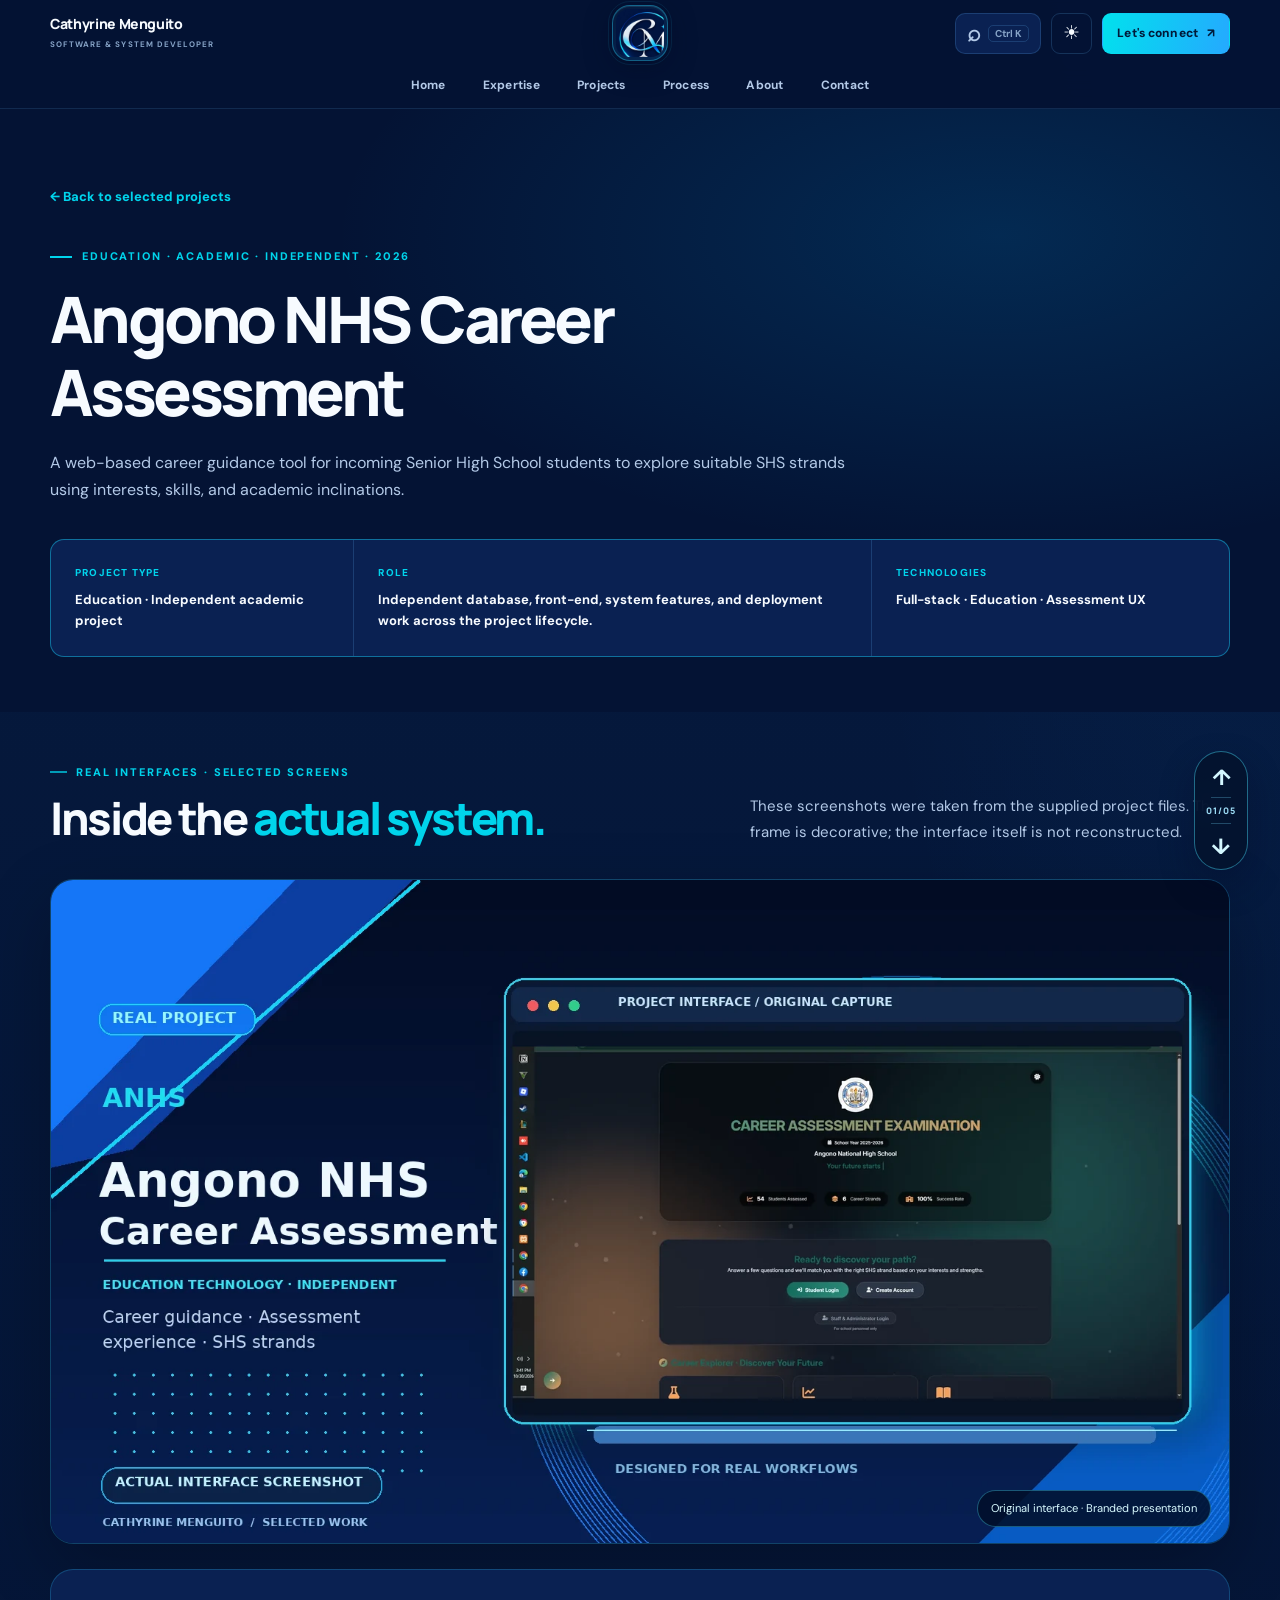
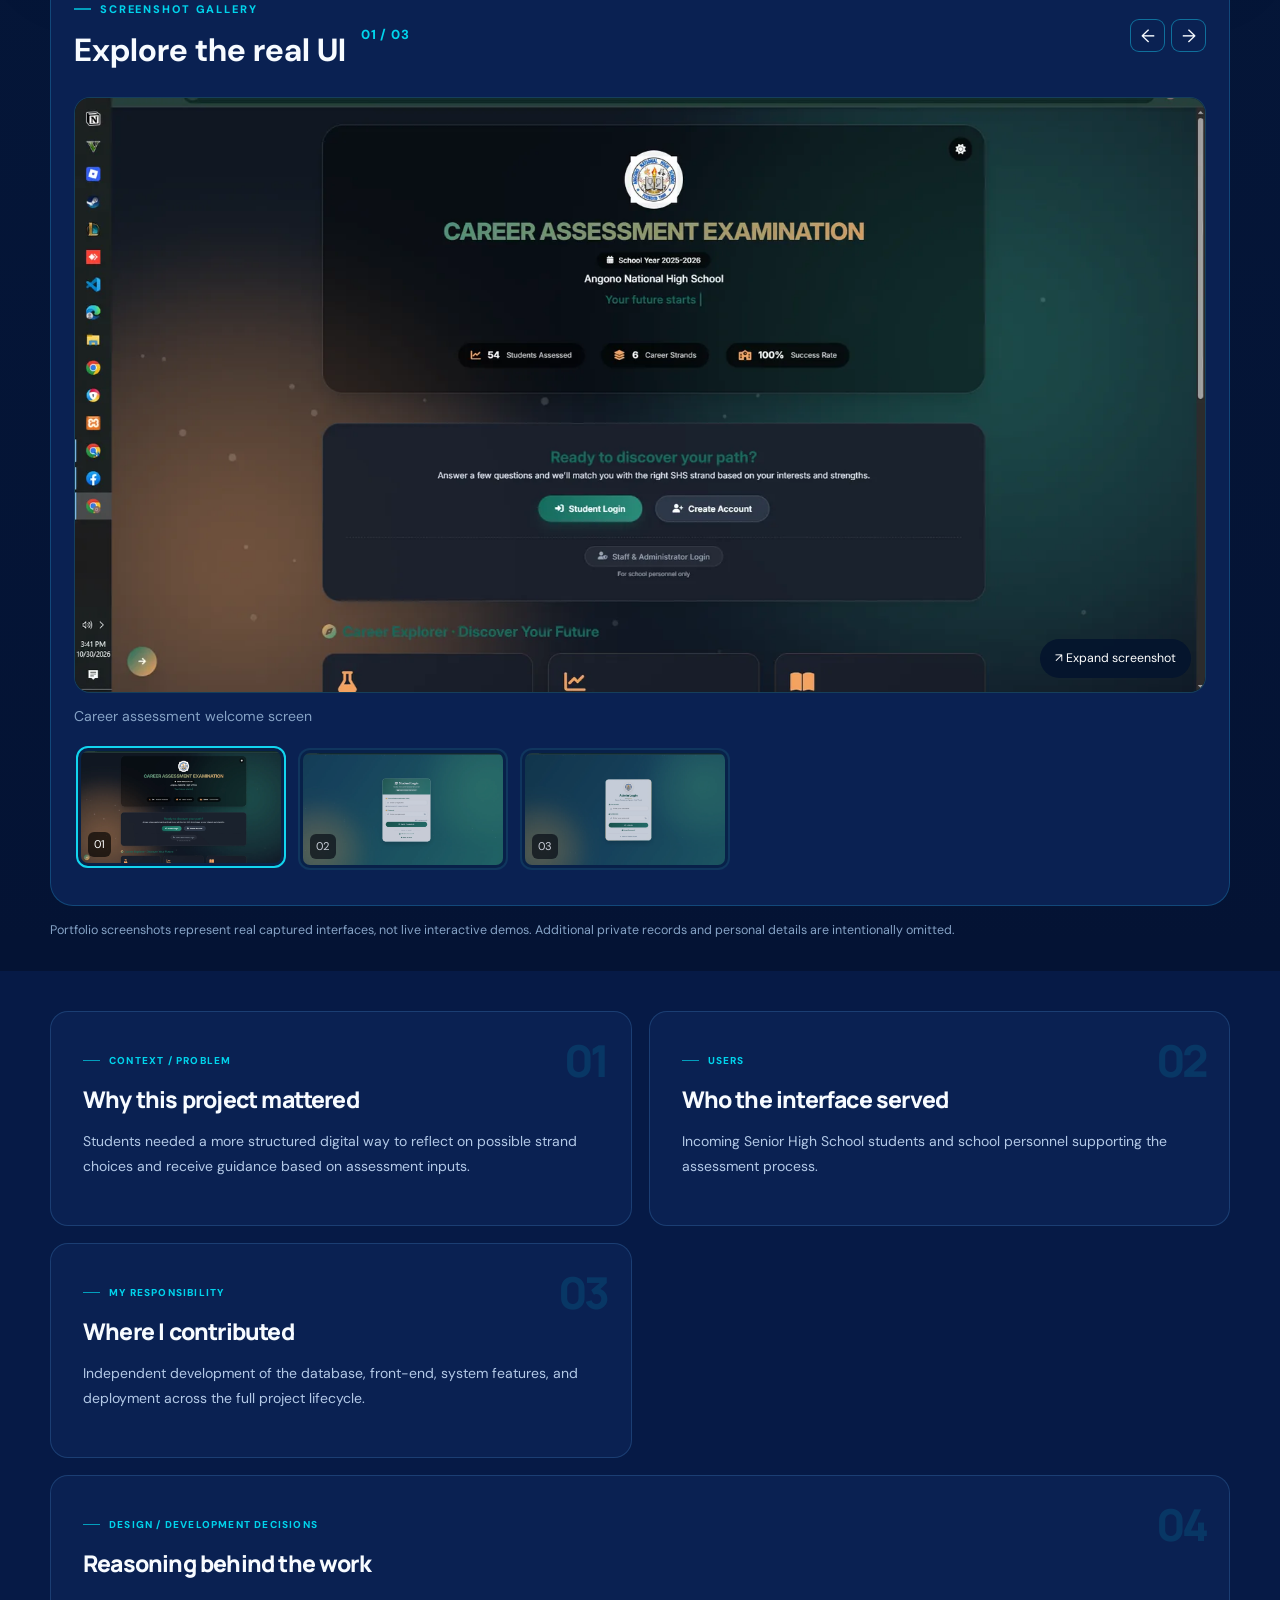
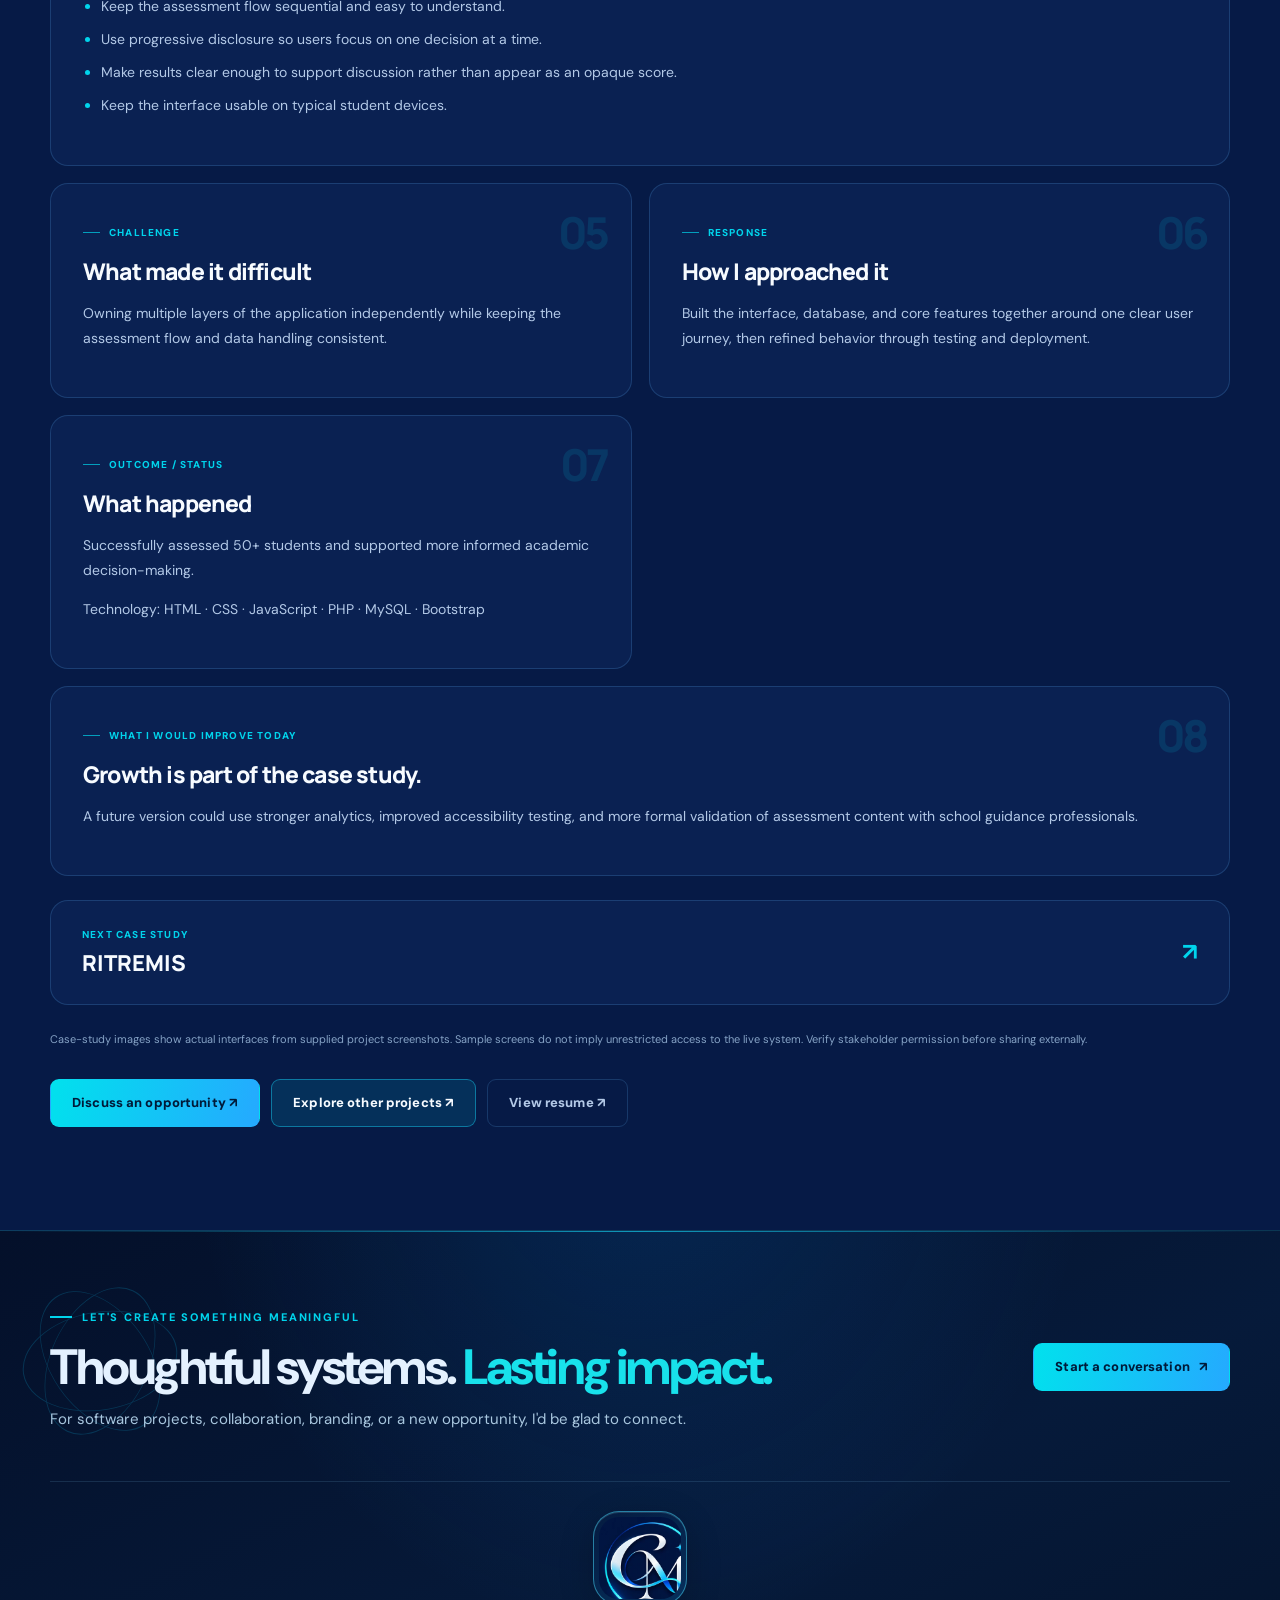
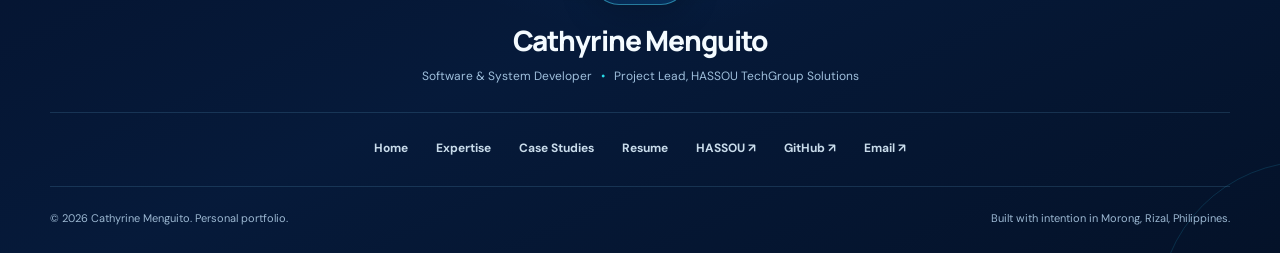
==== commit 5b5dca87: "Add files via upload" ====
--- a/work/angono-career-assessment/index.html
+++ b/work/angono-career-assessment/index.html
@@ -1,8 +1,14 @@
 <!DOCTYPE html>
 
-<html data-theme="dark" lang="en"><head><meta charset="utf-8"/><meta content="width=device-width,initial-scale=1" name="viewport"/><meta content="#041334" name="theme-color"/><meta content="A web-based career guidance tool for incoming Senior High School students to explore suitable SHS strands using interests, skills, and academic inclinations." name="description"/><meta content="Cathyrine Menguito" name="author"/><meta content="website" property="og:type"/><meta content="Angono NHS Career Assessment | Cathyrine Menguito" property="og:title"/><meta content="A web-based career guidance tool for incoming Senior High School students to explore suitable SHS strands using interests, skills, and academic inclinations." property="og:description"/><meta content="https://cthyrnmngt718.github.io/work/angono-career-assessment/" property="og:url"/><meta content="https://cthyrnmngt718.github.io/assets/images/projects/angono-career-assessment/showcase.webp" property="og:image"/><meta content="summary_large_image" name="twitter:card"/><link href="https://cthyrnmngt718.github.io/work/angono-career-assessment/" rel="canonical"/><link href="/favicon.ico" rel="icon"/><link href="/assets/css/site.css" rel="stylesheet"/><title>Angono NHS Career Assessment | Cathyrine Menguito</title><link href="/favicon-96x96.png" rel="icon" type="image/png"/><link href="/apple-touch-icon.png" rel="apple-touch-icon"/></head><body><a class="skip-link" href="#main">Skip to content</a><header class="site-header"><div class="wrap header-inner"><a aria-label="Cathyrine Menguito, home" class="brand" href="/"><span aria-hidden="true" class="brand-mark"><img alt="" decoding="async" height="44" loading="eager" src="/assets/images/cm-monogram.webp" width="44"/></span><span class="brand-copy">Cathyrine Menguito<small>Web developer · Portfolio</small></span></a><nav aria-label="Main navigation"><ul class="nav-links" id="primaryNav"><li><a href="/#home">Home</a></li><li><a href="/#expertise">Expertise</a></li><li><a href="/#work">Projects</a></li><li><a href="/#approach">Process</a></li><li><a href="/#about">About</a></li><li><a href="/#contact">Contact</a></li></ul></nav><div class="nav-actions"><button aria-controls="commandDialog" aria-haspopup="dialog" aria-label="Open site search and quick navigation" class="command-btn" id="openCommand" type="button"><span aria-hidden="true">⌕</span><small>Ctrl K</small></button><button aria-label="Switch color theme" class="theme-btn" id="themeButton" type="button">☀</button><a class="btn btn-primary header-cta" href="/#contact">Let's connect <span aria-hidden="true">↗</span></a><button aria-controls="primaryNav" aria-expanded="false" aria-label="Toggle navigation" class="menu-btn" id="menuButton" type="button">☰</button></div></div><div aria-hidden="true" class="reading-progress" id="readingProgress"></div></header><main id="main"><div class="case-hero" id="home"><div class="wrap"><a class="text-link" href="/#work">← Back to selected projects</a><div style="margin-top:31px"><span class="eyebrow">Education · Academic · Independent · 2026</span></div><h1>Angono NHS Career Assessment</h1><p class="lead">A web-based career guidance tool for incoming Senior High School students to explore suitable SHS strands using interests, skills, and academic inclinations.</p><div class="case-overview"><div class="case-overview-cell"><span>PROJECT TYPE</span><strong>Education · Independent academic project</strong></div><div class="case-overview-cell"><span>ROLE</span><strong>Independent database, front-end, system features, and deployment work across the project lifecycle.</strong></div><div class="case-overview-cell"><span>TECHNOLOGIES</span><strong>Full-stack · Education · Assessment UX</strong></div></div></div></div><section class="case-gallery-section section" id="gallery"><div class="wrap"><div class="section-top" data-reveal="up"><div><span class="eyebrow">REAL INTERFACES · SELECTED SCREENS</span><h2>Inside the <span class="accent">actual system.</span></h2></div><p>These screenshots were taken from the supplied project files. The frame is decorative; the interface itself is not reconstructed.</p></div><div class="case-showcase" data-reveal="up"><img alt="Branded case-study showcase using a real Angono NHS interface" height="900" loading="lazy" src="/assets/images/projects/angono-career-assessment/showcase.webp" width="1600"/><div class="case-showcase-note">Original interface · Branded presentation</div></div><div class="gallery-block panel" data-gallery="angono-career-assessment" data-reveal="up"><div class="gallery-heading"><div><span class="eyebrow">SCREENSHOT GALLERY</span><h3>Explore the real UI</h3></div><span aria-live="polite" class="gallery-counter">01 / 03</span></div><figure class="gallery-figure"><button aria-label="Open displayed screenshot in full size" class="gallery-expand" type="button"><img alt="Career assessment welcome screen" class="gallery-main" loading="lazy" src="/assets/images/projects/angono-career-assessment/screen-01.webp"/><span>↗ Expand screenshot</span></button><figcaption class="gallery-caption">Career assessment welcome screen</figcaption></figure><div aria-label="Choose screenshot" class="gallery-thumbs" role="group"><button aria-label="View screenshot 1: Career assessment welcome screen" aria-pressed="true" class="gallery-thumb is-active" data-caption="Career assessment welcome screen" data-image="/assets/images/projects/angono-career-assessment/screen-01.webp" type="button"><img alt="" loading="lazy" src="/assets/images/projects/angono-career-assessment/screen-01.webp"/><span>01</span></button><button aria-label="View screenshot 2: Student sign-in screen" aria-pressed="false" class="gallery-thumb" data-caption="Student sign-in screen" data-image="/assets/images/projects/angono-career-assessment/screen-02.webp" type="button"><img alt="" loading="lazy" src="/assets/images/projects/angono-career-assessment/screen-02.webp"/><span>02</span></button><button aria-label="View screenshot 3: Administrator sign-in screen" aria-pressed="false" class="gallery-thumb" data-caption="Administrator sign-in screen" data-image="/assets/images/projects/angono-career-assessment/screen-03.webp" type="button"><img alt="" loading="lazy" src="/assets/images/projects/angono-career-assessment/screen-03.webp"/><span>03</span></button></div></div><p class="gallery-ethics">Portfolio screenshots represent real captured interfaces, not live interactive demos. Additional private records and personal details are intentionally omitted.</p></div></section><section class="section alt" style="padding-top:40px"><div class="wrap"><div class="case-grid"><section class="case-section panel" data-reveal="up"><div class="case-section-index">01</div><span class="eyebrow">CONTEXT / PROBLEM</span><h2>Why this project mattered</h2><p>Students needed a more structured digital way to reflect on possible strand choices and receive guidance based on assessment inputs.</p></section><section class="case-section panel" data-reveal="up"><div class="case-section-index">02</div><span class="eyebrow">USERS</span><h2>Who the interface served</h2><p>Incoming Senior High School students and school personnel supporting the assessment process.</p></section><section class="case-section panel" data-reveal="up"><div class="case-section-index">03</div><span class="eyebrow">MY RESPONSIBILITY</span><h2>Where I contributed</h2><p>Independent development of the database, front-end, system features, and deployment across the full project lifecycle.</p></section><section class="case-section panel wide" data-reveal="up"><div class="case-section-index">04</div><span class="eyebrow">DESIGN / DEVELOPMENT DECISIONS</span><h2>Reasoning behind the work</h2><ul class="case-points"><li>Keep the assessment flow sequential and easy to understand.</li><li>Use progressive disclosure so users focus on one decision at a time.</li><li>Make results clear enough to support discussion rather than appear as an opaque score.</li><li>Keep the interface usable on typical student devices.</li></ul></section><section class="case-section panel" data-reveal="up"><div class="case-section-index">05</div><span class="eyebrow">CHALLENGE</span><h2>What made it difficult</h2><p>Owning multiple layers of the application independently while keeping the assessment flow and data handling consistent.</p></section><section class="case-section panel" data-reveal="up"><div class="case-section-index">06</div><span class="eyebrow">RESPONSE</span><h2>How I approached it</h2><p>Built the interface, database, and core features together around one clear user journey, then refined behavior through testing and deployment.</p></section><section class="case-section panel" data-reveal="up"><div class="case-section-index">07</div><span class="eyebrow">OUTCOME / STATUS</span><h2>What happened</h2><p>Successfully assessed 50+ students and supported more informed academic decision-making.</p><p>Technology: HTML · CSS · JavaScript · PHP · MySQL · Bootstrap</p></section><section class="case-section panel wide" data-reveal="up"><div class="case-section-index">08</div><span class="eyebrow">WHAT I WOULD IMPROVE TODAY</span><h2>Growth is part of the case study.</h2><p>A future version could use stronger analytics, improved accessibility testing, and more formal validation of assessment content with school guidance professionals.</p></section></div><a class="case-next panel" data-reveal="up" href="/work/ritremis/"><span><small>NEXT CASE STUDY</small><strong>RITREMIS</strong></span><b aria-hidden="true">↗</b></a><p class="case-disclaimer">Case-study images show actual interfaces from supplied project screenshots. Sample screens do not imply unrestricted access to the live system. Verify stakeholder permission before sharing externally.</p><div class="case-end"><a class="btn btn-primary" href="/#contact">Discuss an opportunity ↗</a><a class="btn btn-secondary" href="/#work">Explore other projects ↗</a><a class="btn btn-subtle" href="/assets/docs/Final-Resume-Cathyrine-Menguito.pdf" rel="noopener" target="_blank">View resume ↗</a></div></div></section></main><footer class="footer"><div class="wrap footer-shell"><div class="footer-intro" data-reveal="up"><div><span class="eyebrow">LET'S BUILD SOMETHING USEFUL</span><h2>Have a project or opportunity <em>in mind?</em></h2><p>Open to meaningful development, interface, and collaborative system work.</p></div><a class="btn btn-primary" href="mailto:cthyrnmngt718@gmail.com?subject=Portfolio%20inquiry">Start a conversation ↗</a></div><div class="footer-top"><a class="brand" href="/"><span aria-hidden="true" class="brand-mark"><img alt="" height="44" src="/assets/images/cm-monogram.webp" width="44"/></span><span class="brand-copy">Cathyrine Menguito<small>Web development · Systems · UI/UX</small></span></a><nav aria-label="Footer navigation" class="footer-links"><a href="/#work">Projects</a><a href="/resume.html">Resume</a><a href="https://github.com/CthyrnMngt718" rel="noopener noreferrer" target="_blank">GitHub</a><a href="https://hassou-techgroupsolutions.github.io/" rel="noopener noreferrer" target="_blank">HASSOU</a><a href="mailto:cthyrnmngt718@gmail.com">Email</a></nav></div><div class="footer-bottom"><span>© <span id="year">2026</span> Cathyrine Menguito · Designed &amp; developed with purpose.</span><span>Morong, Rizal · Philippines</span></div></div></footer><script defer="" src="/assets/js/site.js?v=2"></script><dialog aria-labelledby="commandTitle" class="command-dialog" id="commandDialog">
+<html data-theme="dark" lang="en"><head><meta charset="utf-8"/><meta content="width=device-width,initial-scale=1" name="viewport"/><meta content="#041334" name="theme-color"/><meta content="A web-based career guidance tool for incoming Senior High School students to explore suitable SHS strands using interests, skills, and academic inclinations." name="description"/><meta content="Cathyrine Menguito" name="author"/><meta content="website" property="og:type"/><meta content="Cathyrine Menguito | Software &amp; System Developer" property="og:title"/><meta content="A web-based career guidance tool for incoming Senior High School students to explore suitable SHS strands using interests, skills, and academic inclinations." property="og:description"/><meta content="https://cthyrnmngt718.github.io/work/angono-career-assessment/" property="og:url"/><meta content="https://cthyrnmngt718.github.io/assets/images/projects/angono-career-assessment/showcase.webp" property="og:image"/><meta content="summary_large_image" name="twitter:card"/><link href="https://cthyrnmngt718.github.io/work/angono-career-assessment/" rel="canonical"/><link href="/favicon.ico" rel="icon"/><link href="/assets/css/site.css" rel="stylesheet"/><title>Angono NHS Career Assessment | Cathyrine Menguito</title><link href="/favicon-96x96.png" rel="icon" type="image/png"/><link href="/apple-touch-icon.png" rel="apple-touch-icon"/><link href="/assets/css/experience.css?v=4" rel="stylesheet"/></head><body><a class="skip-link" href="#main">Skip to content</a><header class="site-header"><div class="wrap header-inner"><a aria-label="Cathyrine Menguito, home" class="brand brand-wordmark" href="/"><span class="brand-copy">Cathyrine Menguito<small>Software &amp; System Developer</small></span></a><a aria-label="CM monogram — homepage" class="nav-center-logo" href="/"><img alt="CM" height="52" src="/assets/images/cm-monogram.webp" width="52"/></a><nav aria-label="Main navigation"><ul class="nav-links" id="primaryNav"><li><a href="/#home">Home</a></li><li><a href="/#expertise">Expertise</a></li><li><a href="/#work">Projects</a></li><li><a href="/#approach">Process</a></li><li><a href="/#about">About</a></li><li><a href="/#contact">Contact</a></li></ul></nav><div class="nav-actions"><button aria-controls="commandDialog" aria-haspopup="dialog" aria-label="Open site search and quick navigation" class="command-btn" id="openCommand" type="button"><span aria-hidden="true">⌕</span><small>Ctrl K</small></button><button aria-label="Switch color theme" class="theme-btn" id="themeButton" type="button">☀</button><a class="btn btn-primary header-cta" href="/#contact">Let's connect <span aria-hidden="true">↗</span></a><button aria-controls="primaryNav" aria-expanded="false" aria-label="Toggle navigation" class="menu-btn" id="menuButton" type="button">☰</button></div></div><div aria-hidden="true" class="reading-progress" id="readingProgress"></div></header><main id="main"><div class="case-hero" id="home"><div class="wrap"><a class="text-link" href="/#work">← Back to selected projects</a><div style="margin-top:31px"><span class="eyebrow">Education · Academic · Independent · 2026</span></div><h1>Angono NHS Career Assessment</h1><p class="lead">A web-based career guidance tool for incoming Senior High School students to explore suitable SHS strands using interests, skills, and academic inclinations.</p><div class="case-overview"><div class="case-overview-cell"><span>PROJECT TYPE</span><strong>Education · Independent academic project</strong></div><div class="case-overview-cell"><span>ROLE</span><strong>Independent database, front-end, system features, and deployment work across the project lifecycle.</strong></div><div class="case-overview-cell"><span>TECHNOLOGIES</span><strong>Full-stack · Education · Assessment UX</strong></div></div></div></div><section class="case-gallery-section section" id="gallery"><div class="wrap"><div class="section-top" data-reveal="up"><div><span class="eyebrow">REAL INTERFACES · SELECTED SCREENS</span><h2>Inside the <span class="accent">actual system.</span></h2></div><p>These screenshots were taken from the supplied project files. The frame is decorative; the interface itself is not reconstructed.</p></div><div class="case-showcase" data-reveal="up"><img alt="Branded case-study showcase using a real Angono NHS interface" height="900" loading="lazy" src="/assets/images/projects/angono-career-assessment/showcase.webp" width="1600"/><div class="case-showcase-note">Original interface · Branded presentation</div></div><div class="gallery-block panel" data-gallery="angono-career-assessment" data-reveal="up"><div class="gallery-heading"><div><span class="eyebrow">SCREENSHOT GALLERY</span><h3>Explore the real UI</h3></div><span aria-live="polite" class="gallery-counter">01 / 03</span></div><figure class="gallery-figure"><button aria-label="Open displayed screenshot in full size" class="gallery-expand" type="button"><img alt="Career assessment welcome screen" class="gallery-main" loading="lazy" src="/assets/images/projects/angono-career-assessment/screen-01.webp"/><span>↗ Expand screenshot</span></button><figcaption class="gallery-caption">Career assessment welcome screen</figcaption></figure><div aria-label="Choose screenshot" class="gallery-thumbs" role="group"><button aria-label="View screenshot 1: Career assessment welcome screen" aria-pressed="true" class="gallery-thumb is-active" data-caption="Career assessment welcome screen" data-image="/assets/images/projects/angono-career-assessment/screen-01.webp" type="button"><img alt="" loading="lazy" src="/assets/images/projects/angono-career-assessment/screen-01.webp"/><span>01</span></button><button aria-label="View screenshot 2: Student sign-in screen" aria-pressed="false" class="gallery-thumb" data-caption="Student sign-in screen" data-image="/assets/images/projects/angono-career-assessment/screen-02.webp" type="button"><img alt="" loading="lazy" src="/assets/images/projects/angono-career-assessment/screen-02.webp"/><span>02</span></button><button aria-label="View screenshot 3: Administrator sign-in screen" aria-pressed="false" class="gallery-thumb" data-caption="Administrator sign-in screen" data-image="/assets/images/projects/angono-career-assessment/screen-03.webp" type="button"><img alt="" loading="lazy" src="/assets/images/projects/angono-career-assessment/screen-03.webp"/><span>03</span></button></div></div><p class="gallery-ethics">Portfolio screenshots represent real captured interfaces, not live interactive demos. Additional private records and personal details are intentionally omitted.</p></div></section><section class="section alt" style="padding-top:40px"><div class="wrap"><div class="case-grid"><section class="case-section panel" data-reveal="up"><div class="case-section-index">01</div><span class="eyebrow">CONTEXT / PROBLEM</span><h2>Why this project mattered</h2><p>Students needed a more structured digital way to reflect on possible strand choices and receive guidance based on assessment inputs.</p></section><section class="case-section panel" data-reveal="up"><div class="case-section-index">02</div><span class="eyebrow">USERS</span><h2>Who the interface served</h2><p>Incoming Senior High School students and school personnel supporting the assessment process.</p></section><section class="case-section panel" data-reveal="up"><div class="case-section-index">03</div><span class="eyebrow">MY RESPONSIBILITY</span><h2>Where I contributed</h2><p>Independent development of the database, front-end, system features, and deployment across the full project lifecycle.</p></section><section class="case-section panel wide" data-reveal="up"><div class="case-section-index">04</div><span class="eyebrow">DESIGN / DEVELOPMENT DECISIONS</span><h2>Reasoning behind the work</h2><ul class="case-points"><li>Keep the assessment flow sequential and easy to understand.</li><li>Use progressive disclosure so users focus on one decision at a time.</li><li>Make results clear enough to support discussion rather than appear as an opaque score.</li><li>Keep the interface usable on typical student devices.</li></ul></section><section class="case-section panel" data-reveal="up"><div class="case-section-index">05</div><span class="eyebrow">CHALLENGE</span><h2>What made it difficult</h2><p>Owning multiple layers of the application independently while keeping the assessment flow and data handling consistent.</p></section><section class="case-section panel" data-reveal="up"><div class="case-section-index">06</div><span class="eyebrow">RESPONSE</span><h2>How I approached it</h2><p>Built the interface, database, and core features together around one clear user journey, then refined behavior through testing and deployment.</p></section><section class="case-section panel" data-reveal="up"><div class="case-section-index">07</div><span class="eyebrow">OUTCOME / STATUS</span><h2>What happened</h2><p>Successfully assessed 50+ students and supported more informed academic decision-making.</p><p>Technology: HTML · CSS · JavaScript · PHP · MySQL · Bootstrap</p></section><section class="case-section panel wide" data-reveal="up"><div class="case-section-index">08</div><span class="eyebrow">WHAT I WOULD IMPROVE TODAY</span><h2>Growth is part of the case study.</h2><p>A future version could use stronger analytics, improved accessibility testing, and more formal validation of assessment content with school guidance professionals.</p></section></div><a class="case-next panel" data-reveal="up" href="/work/ritremis/"><span><small>NEXT CASE STUDY</small><strong>RITREMIS</strong></span><b aria-hidden="true">↗</b></a><p class="case-disclaimer">Case-study images show actual interfaces from supplied project screenshots. Sample screens do not imply unrestricted access to the live system. Verify stakeholder permission before sharing externally.</p><div class="case-end"><a class="btn btn-primary" href="/#contact">Discuss an opportunity ↗</a><a class="btn btn-secondary" href="/#work">Explore other projects ↗</a><a class="btn btn-subtle" href="/assets/docs/Final-Resume-Cathyrine-Menguito.pdf" rel="noopener" target="_blank">View resume ↗</a></div></div></section></main><footer class="footer" id="siteFooter"><div class="wrap footer-shell">
+<div aria-hidden="true" class="footer-orbit"><span></span><span></span><span></span></div>
+<div class="footer-intro" data-reveal="up"><div><span class="eyebrow">LET'S CREATE SOMETHING MEANINGFUL</span><h2>Thoughtful systems. <em>Lasting impact.</em></h2><p>For software projects, collaboration, branding, or a new opportunity, I'd be glad to connect.</p></div><a class="btn btn-primary" href="mailto:cthyrnmngt718@gmail.com?subject=Portfolio%20inquiry">Start a conversation <span aria-hidden="true">↗</span></a></div>
+<div class="footer-identity" data-reveal="up"><a aria-label="Cathyrine Menguito — back to homepage" class="footer-centered-logo" href="/"><img alt="CM monogram, Cathyrine Menguito" height="82" loading="lazy" src="/assets/images/cm-monogram.webp" width="82"/></a><strong>Cathyrine Menguito</strong><p>Software &amp; System Developer <span aria-hidden="true">•</span> Project Lead, HASSOU TechGroup Solutions</p></div>
+<nav aria-label="Footer navigation" class="footer-links footer-link-row"><a href="/#home">Home</a><a href="/#expertise">Expertise</a><a href="/#work">Case Studies</a><a href="/resume.html">Resume</a><a href="https://hassou-techgroupsolutions.github.io/" rel="noopener noreferrer" target="_blank">HASSOU ↗</a><a href="https://github.com/CthyrnMngt718" rel="noopener noreferrer" target="_blank">GitHub ↗</a><a href="mailto:cthyrnmngt718@gmail.com">Email ↗</a></nav>
+<div class="footer-bottom"><span>© <span id="year">2026</span> Cathyrine Menguito. Personal portfolio.</span><span>Built with intention in Morong, Rizal, Philippines.</span></div>
+</div></footer><script defer="" src="/assets/js/site.js?v=2"></script><dialog aria-labelledby="commandTitle" class="command-dialog" id="commandDialog">
 <div class="command-heading"><div><span class="eyebrow">QUICK ACCESS</span><h2 id="commandTitle">Where would you like to go?</h2></div><button aria-label="Close quick navigation" class="dialog-close" data-close-dialog="" type="button">✕</button></div>
 <label class="visually-hidden" for="commandSearch">Search pages and projects</label><input aria-controls="commandResults" autocomplete="off" id="commandSearch" placeholder="Search sections, projects, resume…" type="search"/>
 <div aria-label="Searchable site destinations" class="command-results" id="commandResults" role="listbox"></div>
 <p class="command-hint">↑ ↓ Navigate <span>↵ Open</span> <span>Esc Close</span></p>
-</dialog><button aria-label="Scroll back to top" class="back-to-top" id="backToTop" type="button">↑</button></body></html>+</dialog><nav aria-label="Previous or next page section" class="section-rail"><button aria-label="Previous section" id="sectionPrev" title="Previous section" type="button">↑</button><span aria-hidden="true" class="rail-line"></span><span aria-live="polite" class="rail-current">1</span><span aria-hidden="true" class="rail-line"></span><button aria-label="Next section" id="sectionNext" title="Next section" type="button">↓</button></nav><script defer="" src="/assets/js/experience.js?v=4"></script></body></html>
--- a/assets/css/site.css
+++ b/assets/css/site.css
@@ -123,3 +123,38 @@
 .portrait-card img{height:485px;aspect-ratio:auto;object-fit:cover;object-position:center 27%}
 @media(max-width:880px){.portrait-card img{height:430px}}
 @media(max-width:650px){.portrait-card img{height:390px;aspect-ratio:auto;object-position:center 22%}}
+
+
+/* Verified project screenshots: showcase imagery, not reconstructed interfaces. */
+.actual-visual{position:relative;display:block;overflow:hidden;min-height:auto!important;aspect-ratio:16/9;border-radius:20px;background:#061637}
+.actual-visual>img{display:block;width:100%;height:100%;object-fit:cover;transition:transform .7s cubic-bezier(.2,.6,.25,1)}
+.work-lead:hover .actual-visual img{transform:scale(1.025)}
+.actual-stamp{position:absolute;left:18px;bottom:16px;padding:8px 13px;border:1px solid rgba(68,230,255,.46);border-radius:999px;font-weight:800;font-size:10px;letter-spacing:.11em;color:#dffaff;background:rgba(2,17,40,.86);backdrop-filter:blur(12px)}
+.actual-stamp span{color:#31ead5}
+.project-card .card-cover{display:block;position:relative;overflow:hidden;aspect-ratio:16/9;margin:-7px -7px 20px;border-radius:16px;background:#0c214a;border:1px solid rgba(48,199,251,.22)}
+.project-card .card-cover img{display:block;width:100%;height:100%;object-fit:cover;transition:transform .58s cubic-bezier(.2,.7,.2,1),filter .4s ease}
+.project-card:hover .card-cover img,.project-card .card-cover:focus-visible img{transform:scale(1.045);filter:brightness(1.08)}
+.image-proof{position:absolute;left:12px;bottom:12px;background:rgba(4,22,50,.84);color:#d9faff;border:1px solid rgba(67,206,239,.3);font-size:.64rem;font-weight:800;letter-spacing:.04em;border-radius:20px;padding:6px 10px}
+.modal-actual{height:auto!important;aspect-ratio:16/9;overflow:hidden;border-radius:15px;background:#061a39}
+.modal-actual img{display:block;width:100%;height:100%;object-fit:cover}
+.case-gallery-section{padding:44px 0 30px!important;background:linear-gradient(180deg,rgba(14,66,119,.11),transparent)}
+.case-showcase{position:relative;overflow:hidden;border-radius:23px;border:1px solid rgba(50,196,240,.26);box-shadow:0 25px 70px rgba(0,0,0,.24)}
+.case-showcase img{width:100%;height:auto;display:block}
+.case-showcase-note{position:absolute;right:18px;bottom:16px;background:rgba(2,15,43,.88);border:1px solid rgba(69,216,245,.36);padding:8px 13px;border-radius:40px;font-size:.7rem;color:#d8faff}
+.gallery-block{margin-top:25px;padding:23px;border:1px solid rgba(43,187,237,.25);border-radius:23px}
+.gallery-heading{display:flex;justify-content:space-between;align-items:center;gap:15px;margin-bottom:19px}.gallery-heading h3{margin:5px 0 0;font-size:clamp(1.3rem,2.5vw,2rem)}
+.gallery-counter{font-size:.82rem;font-weight:800;letter-spacing:.06em;color:var(--cyan,#24d8ef)}
+.gallery-figure{margin:0}.gallery-expand{width:100%;background:#06132e;border:1px solid rgba(70,193,223,.25);padding:0;position:relative;display:block;cursor:zoom-in;border-radius:16px;overflow:hidden}
+.gallery-expand img{width:100%;height:auto;max-height:650px;object-fit:contain;display:block;margin:auto}
+.gallery-expand>span{position:absolute;bottom:14px;right:14px;background:rgba(4,20,46,.91);padding:9px 15px;border-radius:30px;color:#fff;font-size:.77rem}
+.gallery-caption{color:var(--muted,#9bafcc);margin:12px 0 14px;font-size:.88rem}.gallery-thumbs{display:flex;gap:12px;overflow-x:auto;padding:5px 2px 12px}
+.gallery-thumb{flex:0 0 clamp(125px,20vw,210px);background:#082247;position:relative;border:2px solid rgba(64,188,230,.17);padding:3px;border-radius:12px;cursor:pointer;opacity:.78;transition:opacity .2s,border-color .2s,transform .2s}
+.gallery-thumb:hover,.gallery-thumb.is-active{opacity:1;border-color:#12d5ef;transform:translateY(-2px)}.gallery-thumb img{width:100%;height:auto;aspect-ratio:16/9;object-fit:cover;display:block;border-radius:7px}.gallery-thumb span{position:absolute;bottom:9px;left:10px;color:#fff;font-size:.7rem;background:rgba(0,0,0,.65);padding:3px 6px;border-radius:6px}
+.gallery-ethics{font-size:.78rem;color:var(--muted,#9bafcc);margin:14px 0 0}
+.screenshot-dialog{padding:44px 10px 10px;border-radius:17px;border:1px solid #299cdb;max-width:min(96vw,1500px);max-height:92vh;background:#04142f;color:white;box-shadow:0 35px 100px rgba(0,0,0,.7)}
+.screenshot-dialog::backdrop{background:rgba(0,7,22,.85)}.screenshot-dialog img{max-width:100%;max-height:calc(88vh - 75px);object-fit:contain;display:block}.screenshot-dialog .dialog-close{position:absolute;right:8px;top:5px}
+.signature-seal{display:flex;align-items:center;gap:16px;margin:32px auto 5px;max-width:1100px;padding:16px 24px;background:rgba(19,81,145,.08);border:1px solid rgba(51,200,248,.16);border-radius:17px}.signature-seal img{object-fit:contain;width:125px;height:65px}.signature-seal div{display:grid;gap:5px}.signature-seal strong{font-size:.95rem}.signature-seal span{font-size:.75rem;color:var(--muted,#9eb4d0)}
+.footer{border-top:1px solid rgba(43,204,250,.2);background:radial-gradient(ellipse at 80% 0%,rgba(0,142,242,.13),transparent 65%),linear-gradient(145deg,#04102a,#061a3e)!important;color:#e4f1ff}.footer-shell{padding-top:28px}.footer-intro{display:flex;align-items:center;justify-content:space-between;gap:22px;padding:35px 0 48px;border-bottom:1px solid rgba(125,194,236,.15)}.footer-intro h2{font-size:clamp(1.75rem,4.5vw,3.1rem);max-width:760px;line-height:1.14;margin:12px 0}.footer-intro em{font-style:normal;color:#18e1eb}.footer-intro p{color:#a9c7df;margin:0}.footer-links a{transition:color .2s,transform .2s}.footer-links a:hover{color:#56e9ff;transform:translateY(-2px)}.footer-bottom{display:flex;align-items:center;justify-content:space-between;gap:14px;flex-wrap:wrap;padding-block:23px!important;color:#9cb8d2}
+.section-rail{position:fixed;bottom:30px;right:24px;z-index:35;display:flex;flex-direction:column;align-items:center;gap:5px;padding:6px;border-radius:99px;border:1px solid rgba(94,204,240,.3);background:rgba(4,19,46,.9);box-shadow:0 8px 27px rgba(0,0,0,.26);backdrop-filter:blur(18px)}.section-rail button{height:33px;width:33px;border:0;background:transparent;border-radius:50%;color:#d3f7ff;font-weight:800;font-size:20px;cursor:pointer;transition:background .2s}.section-rail button:hover:not(:disabled){background:rgba(13,200,236,.18)}.section-rail button:disabled{opacity:.3;cursor:default}.rail-line{height:1px;width:20px;background:rgba(102,200,235,.3)}
+@media(max-width:720px){.footer-intro{display:block}.footer-intro .btn{margin-top:22px}.footer-bottom{display:block}.footer-bottom span{display:block;margin-bottom:6px}.section-rail{right:10px;bottom:16px}.actual-stamp{font-size:8px;padding:6px 9px;left:9px;bottom:8px}.gallery-block{padding:12px}.case-showcase-note{font-size:9px;padding:6px 9px}.signature-seal{padding:10px 13px}.signature-seal img{width:92px}}
+@media(prefers-reduced-motion:reduce){.actual-visual>img,.project-card .card-cover img,.gallery-thumb,.footer-links a{transition:none!important}}
--- a/assets/css/experience.css
+++ b/assets/css/experience.css
@@ -0,0 +1,145 @@
+/* Cathyrine Menguito — portfolio experience upgrade. Supports motion preferences and keyboard access. */
+:root{--experience-ease:cubic-bezier(.19,1,.22,1)}
+html{scroll-padding-top:124px}
+html[data-theme="light"]{--rail-background:rgba(247,251,255,.96)}
+body{overflow-x:hidden}
+/* A deliberate three-part header: wordmark, centered signature CM, actions; navigation below. */
+.site-header{z-index:60}
+.header-inner{position:relative;display:grid;grid-template-columns:minmax(0,1fr) auto minmax(0,1fr);grid-template-rows:66px 37px;align-items:center;gap:0 12px;height:108px}
+.site-header .brand-wordmark{grid-column:1;grid-row:1;min-width:0;justify-self:start;max-width:210px}
+.site-header .brand-wordmark .brand-copy{font-size:14px;line-height:1.15}
+.site-header .brand-wordmark .brand-copy small{font-size:8px;letter-spacing:.13em;line-height:1.5}
+.site-header .header-inner>nav{grid-column:1/-1;grid-row:2;align-self:center;justify-self:center;min-width:0}
+.site-header .nav-actions{grid-column:3;grid-row:1;justify-self:end;position:relative;z-index:2}
+.nav-center-logo{grid-column:2;grid-row:1;position:relative;z-index:3;justify-self:center;display:grid;place-items:center;width:56px;height:56px;border:1px solid rgba(41,210,241,.38);border-radius:18px;background:linear-gradient(145deg,rgba(5,25,61,.94),rgba(7,43,88,.93));box-shadow:0 7px 28px rgba(3,10,31,.35),inset 0 1px rgba(150,244,255,.12);transition:transform .45s var(--experience-ease),box-shadow .35s ease,border-color .35s ease}
+.nav-center-logo:before{content:"";position:absolute;inset:-5px;border-radius:22px;border:1px solid rgba(31,204,243,.1);pointer-events:none}
+.nav-center-logo img{width:48px;height:48px;object-fit:contain;border-radius:13px}
+.nav-center-logo:hover,.nav-center-logo:focus-visible{transform:translateY(-2px) scale(1.065);border-color:rgba(31,236,248,.9);box-shadow:0 8px 30px rgba(6,127,211,.3)}
+.site-header .nav-links{gap:clamp(16px,3vw,37px)}
+.site-header .nav-links a{position:relative;letter-spacing:.02em;transition:color .2s ease}
+.site-header .nav-links a:after{content:"";position:absolute;left:0;right:100%;bottom:-6px;height:2px;background:linear-gradient(90deg,#1e8eff,#1df1ef);border-radius:8px;transition:right .34s var(--experience-ease)}
+.site-header .nav-links a:hover:after,.site-header .nav-links a.active:after{right:0}
+.site-header .reading-progress{background:linear-gradient(90deg,#116af8,#23ecf1);height:2px;box-shadow:0 0 12px rgba(32,216,240,.35)}
+/* Hero: more accurate personal identity and leadership signals. */
+.portrait-wrap{isolation:isolate}
+.portrait-card{transition:transform .65s var(--experience-ease),box-shadow .4s ease}
+.portrait-wrap:hover .portrait-card{transform:translateY(-5px)}
+.portrait-caption small{display:block;font-size:10px;line-height:1.5;color:#86eaf9;letter-spacing:.08em;text-transform:uppercase;margin-top:5px}
+.portrait-role-chip{position:absolute;z-index:5;right:-15px;top:22px;display:flex;align-items:center;gap:10px;max-width:218px;padding:11px 14px;border:1px solid rgba(56,224,245,.52);border-radius:13px;background:rgba(3,20,48,.95);backdrop-filter:blur(14px);box-shadow:0 16px 35px rgba(0,0,0,.25);color:#b7d8f3;font:700 9px/1.5 'DM Sans',sans-serif;letter-spacing:.06em}
+.portrait-role-chip strong{display:block;color:#fff;font-size:11px;letter-spacing:0;line-height:1.3;margin-top:3px}
+.role-chip-icon{display:grid;place-items:center;flex:none;width:30px;height:30px;border-radius:9px;color:#082146;background:#2eebf0;font-size:16px}
+.quick-proof{grid-template-columns:repeat(4,minmax(0,1fr))}
+.quick-proof .stat{letter-spacing:-.05em}
+.quick-proof article:last-child .stat{font-size:clamp(20px,2.3vw,29px);color:var(--cyan);letter-spacing:-.055em}
+/* Section arrival and interaction are restrained, discoverable, and composited. */
+main>.section{position:relative;isolation:isolate}
+main>.section>.wrap{position:relative;z-index:1}
+.section-top h2,.about-intro h2,.contact-layout h2{transition:letter-spacing .55s var(--experience-ease)}
+.section-top:hover h2{letter-spacing:-.055em}
+.section .eyebrow{display:inline-flex;align-items:center;gap:9px}
+.section .eyebrow:before{content:"";width:17px;height:1.5px;background:currentColor;opacity:.7;transition:width .5s var(--experience-ease)}
+.section .section-top:hover .eyebrow:before{width:32px}
+.interactive-surface{will-change:auto}
+.interactive-surface:focus-within{border-color:rgba(33,225,241,.6)!important;box-shadow:0 8px 28px rgba(4,116,185,.15)}
+.expert-card{position:relative;overflow:hidden;transition:transform .45s var(--experience-ease),border-color .3s ease,box-shadow .45s ease!important}
+.expert-card:before{content:"";position:absolute;top:0;left:0;width:0;height:2px;background:linear-gradient(90deg,#207bf4,#31e9e5);transition:width .65s var(--experience-ease)}
+.expert-card:hover:before,.expert-card:focus-within:before{width:100%}
+.expert-card:hover{transform:translateY(-6px)}
+.brand-expertise{background:radial-gradient(circle at 90% 0,rgba(13,199,237,.12),transparent 65%),var(--panel)}
+.expert-mini-link{display:inline-flex;margin-top:13px;font-size:12px;color:var(--cyan);font-weight:800;text-decoration:none}
+.expert-mini-link:hover{text-decoration:underline}
+.skills-strip span{transition:color .25s,background .25s,transform .32s var(--experience-ease)}
+.skills-strip span:hover{transform:translateY(-3px);color:var(--cyan)}
+.skill-tabs button{transition:background .3s,border-color .3s,color .3s,transform .3s}
+.skill-tabs button:hover{transform:translateY(-2px)}
+.process-tab:hover{transform:translateY(-3px)}
+.project-card,.work-lead{transition:transform .5s var(--experience-ease),box-shadow .4s ease,border-color .4s ease}
+.project-card:hover,.work-lead:hover{transform:translateY(-3px);box-shadow:0 22px 40px rgba(1,12,39,.19)}
+.project-image-quick{position:relative;display:inline-flex;align-items:center;align-self:flex-start;margin:-8px 0 9px;padding:7px 12px;border:1px solid rgba(58,205,243,.5);border-radius:999px;background:rgba(4,29,65,.8);color:#bdfbff;font-size:11px;font-weight:800;letter-spacing:.015em;cursor:pointer;transition:background .25s,border-color .25s,transform .3s}
+.project-image-quick:hover,.project-image-quick:focus-visible{background:rgba(15,113,159,.55);border-color:#2de8ef;transform:translateX(2px)}
+/* Quick Look: visual proof is clickable, navigable and expandable. */
+.project-dialog{width:min(820px,calc(100vw - 26px));max-height:min(92dvh,980px);overflow-y:auto;scrollbar-gutter:stable;padding:clamp(16px,2.5vw,30px)}
+.project-dialog::backdrop{background:rgba(1,7,24,.87);backdrop-filter:blur(5px)}
+.modal-actual{height:auto!important;padding:0!important;border:1px solid rgba(64,218,244,.26)!important;aspect-ratio:16/9;min-height:0;overflow:hidden;isolation:isolate}
+.modal-actual:before{display:none}
+.project-slide-open{position:relative;display:block;width:100%;height:100%;margin:0;border:0;padding:0;background:#051632;overflow:hidden;cursor:zoom-in;color:#fff}
+.project-slide-open img{width:100%;height:100%;object-fit:contain;display:block;transition:opacity .22s,transform .65s var(--experience-ease)}
+.project-slide-open:hover img{transform:scale(1.025)}
+.project-expand-hint{position:absolute;right:13px;bottom:12px;padding:8px 11px;border:1px solid rgba(114,230,255,.45);border-radius:30px;color:#e4ffff;background:rgba(3,16,36,.86);font-size:11px;font-weight:800}
+.modal-carousel-toolbar{display:flex;justify-content:space-between;align-items:center;gap:15px;margin:12px 0 11px}
+.modal-carousel-caption{display:flex;align-items:center;gap:12px;min-width:0}
+.modal-carousel-caption span{color:var(--cyan);font:800 12px 'Manrope',sans-serif;white-space:nowrap;letter-spacing:.06em}
+.modal-carousel-caption strong{overflow:hidden;text-overflow:ellipsis;white-space:nowrap;color:var(--sub);font-size:12px}
+.modal-carousel-buttons{display:flex;gap:7px}
+.modal-carousel-buttons button{border:1px solid var(--line-strong);background:var(--panel);color:var(--text);width:37px;height:35px;border-radius:10px;font-size:19px;cursor:pointer;transition:background .2s,transform .2s}
+.modal-carousel-buttons button:hover{background:var(--cyan-faint);transform:translateY(-2px)}
+.modal-carousel-thumbs{display:flex;gap:10px;overflow-x:auto;padding:2px 2px 11px;scrollbar-width:thin}
+.modal-carousel-thumb{flex:0 0 clamp(86px,15vw,132px);height:69px;padding:3px;background:var(--panel);border:2px solid var(--line);border-radius:11px;cursor:pointer;position:relative;transition:border-color .2s,transform .25s,opacity .25s;opacity:.75;overflow:hidden}
+.modal-carousel-thumb img{width:100%;height:100%;object-fit:cover;border-radius:7px;display:block}
+.modal-carousel-thumb small{position:absolute;bottom:5px;left:8px;border-radius:4px;background:rgba(0,6,19,.78);color:#fff;padding:1px 4px;font-size:9px;font-weight:800}
+.modal-carousel-thumb.is-selected,.modal-carousel-thumb:hover{border-color:#1de7ef;opacity:1;transform:translateY(-2px)}
+.modal-disclaimer{font-size:11px!important;line-height:1.5!important;margin-top:13px!important}
+.project-lightbox{position:fixed;inset:0;width:min(96vw,1500px);max-width:96vw;max-height:94dvh;padding:11px;border-radius:19px;border:1px solid rgba(30,228,248,.45);background:#06142f;color:#fff;box-shadow:0 36px 110px rgba(0,0,0,.7)}
+.project-lightbox::backdrop{background:rgba(0,4,15,.91);backdrop-filter:blur(10px)}
+.project-lightbox-bar{display:flex;align-items:center;justify-content:space-between;gap:12px;margin-bottom:10px;font-size:12px;color:#c4eeff}
+.project-lightbox-bar button{padding:8px 12px;border:1px solid #326588;border-radius:9px;background:#092b51;color:#fff;cursor:pointer}
+.project-lightbox>img{display:block;width:100%;height:auto;max-height:calc(94dvh - 85px);object-fit:contain;border-radius:10px}
+/* Signature: printed name underneath the genuine transparent handwritten mark. */
+.signature-seal{gap:40px;justify-content:space-between;flex-wrap:wrap;padding:27px 35px;overflow:visible;background:radial-gradient(ellipse at 0 0,rgba(20,162,211,.13),transparent 65%),var(--panel);border:1px solid var(--line-strong)}
+.signature-overprint{display:flex;flex-direction:column;gap:8px;flex:1 1 280px}
+.signature-sign{position:relative;width:min(100%,340px);height:102px;isolation:isolate}
+.signature-typed{position:absolute;z-index:1;left:5px;top:47px;font-family:Georgia,'Times New Roman',serif;font-size:clamp(21px,3vw,31px);font-weight:700;letter-spacing:-.035em;white-space:nowrap;color:var(--text)}
+.signature-sign img{position:absolute;z-index:2;top:-23px;left:44px;width:220px!important;height:132px!important;object-fit:contain;filter:drop-shadow(0 1px 8px rgba(233,207,75,.12));transform:rotate(-4deg);transition:transform .5s var(--experience-ease)}
+.signature-seal:hover .signature-sign img{transform:rotate(-1deg) translateY(-5px)}
+.signature-overprint .signature-descriptor{color:var(--muted);font-size:11px}
+.signature-note{display:flex!important;flex-direction:column;gap:7px;flex:1 1 220px}
+.signature-note strong{font-size:16px}
+.signature-note span{font-size:12px;line-height:1.65}
+.timeline-lead{border-left-color:var(--cyan)!important}
+/* Elegant centered footer brand, with a single unified navigation surface. */
+.footer{position:relative;overflow:hidden;padding:25px 0 0!important;background:radial-gradient(ellipse at 50% -20%,rgba(9,118,222,.2),transparent 50%),linear-gradient(155deg,#04102a,#061a3a 55%,#041229)!important}
+.footer:before{content:"";position:absolute;inset:0 0 auto;height:1px;background:linear-gradient(90deg,transparent,#14d5f4,transparent);opacity:.65}
+.footer:after{content:"";position:absolute;width:300px;height:300px;right:-180px;bottom:-210px;border:1px solid rgba(45,208,248,.15);border-radius:50%;pointer-events:none}
+.footer-orbit{position:absolute;left:-40px;top:15px;width:180px;height:180px;opacity:.25;pointer-events:none}
+.footer-orbit span{position:absolute;inset:12px;border:1px solid #0b9ac4;border-radius:50%;transform:rotate(25deg) scaleX(.63)}
+.footer-orbit span:nth-child(2){transform:rotate(80deg) scaleX(.63)}
+.footer-orbit span:nth-child(3){transform:rotate(-35deg) scaleX(.63)}
+.footer-shell{position:relative;z-index:2;padding-top:10px}
+.footer-intro{padding:35px 0 48px!important}
+.footer-intro h2{font-weight:800;letter-spacing:-.05em}
+.footer-identity{text-align:center;display:flex;flex-direction:column;align-items:center;justify-content:center;padding:29px 0 25px;gap:9px}
+.footer-centered-logo{display:grid;place-items:center;margin:0 auto 10px;width:94px;height:94px;border-radius:26px;border:1px solid rgba(73,215,246,.5);background:linear-gradient(150deg,rgba(5,27,64,.88),rgba(7,64,117,.56));box-shadow:0 9px 35px rgba(0,0,0,.2),inset 0 1px rgba(200,250,255,.15);transition:transform .5s var(--experience-ease),box-shadow .5s,border-color .4s}
+.footer-centered-logo:hover,.footer-centered-logo:focus-visible{transform:translateY(-5px) rotate(-3deg);box-shadow:0 12px 50px rgba(22,141,227,.29);border-color:#2feaf4}
+.footer-centered-logo img{width:82px;height:82px;object-fit:contain;border-radius:20px}
+.footer-identity>strong{font:800 clamp(20px,2.5vw,28px)/1.2 'Manrope',sans-serif;color:#f4fbff;letter-spacing:-.04em}
+.footer-identity>p{margin:0;color:#9fbfdc;font-size:12px;line-height:1.7}
+.footer-identity>p span{color:#28dce8;padding:0 6px}
+.footer-link-row{display:flex;justify-content:center;align-items:center;flex-wrap:wrap;gap:10px clamp(15px,3vw,28px);padding:25px 0 28px;border-top:1px solid rgba(115,190,230,.17)}
+.footer-link-row a{color:#c9dceb;transition:transform .3s var(--experience-ease),color .3s}
+.footer-link-row a:hover,.footer-link-row a:focus-visible{color:#4ee8f9;transform:translateY(-3px)}
+.footer-bottom{border-top:1px solid rgba(115,190,230,.17);padding:22px 0 25px!important}
+/* One discrete section rail. In-page status appears between arrows. */
+.section-rail{right:clamp(12px,2.6vw,32px);bottom:clamp(15px,3vw,30px);gap:3px;z-index:45;box-shadow:0 15px 35px rgba(1,10,35,.33);border-color:rgba(69,218,250,.44)}
+.section-rail button{width:40px;height:36px;font-size:22px;transition:transform .3s var(--experience-ease),background .3s}
+.section-rail button:hover:not(:disabled){transform:scale(1.08)}
+.section-rail button:focus-visible{outline:2px solid #66eafe;outline-offset:2px}
+.rail-current{font:800 9px 'Manrope',sans-serif;color:#9bdbf4;letter-spacing:.09em;padding:3px 0}
+.rail-line{width:20px}
+/* Subtle entrance animation for section content; disable under reduced motion. */
+@keyframes cm-ambient{0%,100%{transform:translate3d(0,0,0)}50%{transform:translate3d(18px,-12px,0)}}
+@keyframes cm-glint{0%{opacity:.2;transform:translateX(-40%)}40%,60%{opacity:.55}100%{opacity:.2;transform:translateX(60%)}}
+.hero:after{content:"";pointer-events:none;position:absolute;right:1%;top:4%;width:30vw;max-width:480px;aspect-ratio:1;border:1px solid rgba(29,180,234,.09);border-radius:50%;z-index:0;animation:cm-ambient 15s ease-in-out infinite}
+.footer-centered-logo img,.nav-center-logo img{transition:filter .3s}
+.footer-centered-logo:hover img,.nav-center-logo:hover img{filter:brightness(1.13)}
+/* Prevent keyboard focus from being visually lost. */
+:focus-visible{outline:2px solid #48eaf8;outline-offset:3px}
+[hidden]{display:none!important}
+@media(max-width:1120px){.site-header .nav-links{gap:22px}.header-cta{display:none}}
+@media(max-width:880px){html{scroll-padding-top:78px}.header-inner{height:72px;grid-template-rows:72px;grid-template-columns:minmax(0,1fr) auto minmax(0,1fr)}.site-header .header-inner>nav{grid-column:1/-1;grid-row:1;justify-self:stretch}.site-header .nav-links{position:absolute;top:71px;left:0;right:0;gap:0;z-index:10}.site-header .nav-links a:after{display:none}.site-header .brand-wordmark .brand-copy{font-size:12px}.site-header .brand-wordmark .brand-copy small{font-size:7.5px}.nav-center-logo{width:50px;height:50px;border-radius:15px}.nav-center-logo img{width:43px;height:43px}.nav-center-logo:before{inset:-3px}.portrait-role-chip{right:0}.quick-proof{gap:10px}}
+@media(max-width:650px){.site-header .brand-wordmark{max-width:125px}.site-header .brand-wordmark .brand-copy{font-size:11px;letter-spacing:-.035em}.site-header .brand-wordmark .brand-copy small{font-size:7px;letter-spacing:.04em;line-height:1.2}.site-header .nav-actions{gap:5px}.nav-center-logo{width:46px;height:46px;border-radius:13px}.nav-center-logo img{width:40px;height:40px}.portrait-role-chip{top:17px;right:1px;max-width:190px}.portrait-role-chip strong{font-size:10px}.quick-proof{grid-template-columns:repeat(2,minmax(0,1fr));gap:13px}.quick-proof article:last-child{grid-column:auto}.signature-seal{gap:15px;padding:21px 19px}.signature-note{flex-basis:160px}.signature-sign img{left:43px}.modal-carousel-caption{gap:7px}.modal-carousel-caption strong{font-size:10px}.modal-carousel-thumbs{gap:7px}.modal-carousel-thumb{flex-basis:88px;height:56px}.project-dialog{max-height:94dvh}.project-expand-hint{font-size:10px;padding:5px 8px}.footer-identity p{max-width:300px}.footer-link-row{gap:13px 22px}.footer-bottom{text-align:center}.section-rail{right:11px;bottom:12px}.section-rail button{width:33px;height:29px}.rail-current{font-size:8px}}
+@media(max-width:410px){.site-header .brand-wordmark .brand-copy small{display:none}.site-header .brand-wordmark .brand-copy{font-size:10px;max-width:110px}.site-header .nav-center-logo{width:39px;height:39px}.nav-center-logo img{width:34px;height:34px}.site-header .theme-btn,.site-header .menu-btn{width:35px;height:35px}.site-header .command-btn{display:none}.portrait-role-chip{max-width:160px}.portrait-role-chip strong{font-size:9px}}
+@media(prefers-reduced-motion:reduce){.hero:after{animation:none}.portrait-card,.expert-card,.interactive-surface,.nav-center-logo,.footer-centered-logo,.signature-sign img,.project-slide-open img,.modal-carousel-thumb,.modal-carousel-buttons button,.project-image-quick,.process-tab,.skills-strip span{transition:none!important}html{scroll-behavior:auto}}
+.gallery-navigator{display:flex;gap:6px;margin-left:auto}.gallery-navigator button{border:1px solid var(--line-strong);color:var(--text);background:var(--panel);cursor:pointer;border-radius:9px;width:35px;height:33px;font-size:18px}.gallery-navigator button:hover{background:var(--cyan-faint);color:var(--cyan)}
+.share-case{cursor:pointer}
+/* Avoid overlapping floating badges on the portrait: leadership is the primary callout. */
+.portrait-wrap .floating-note{display:none!important}
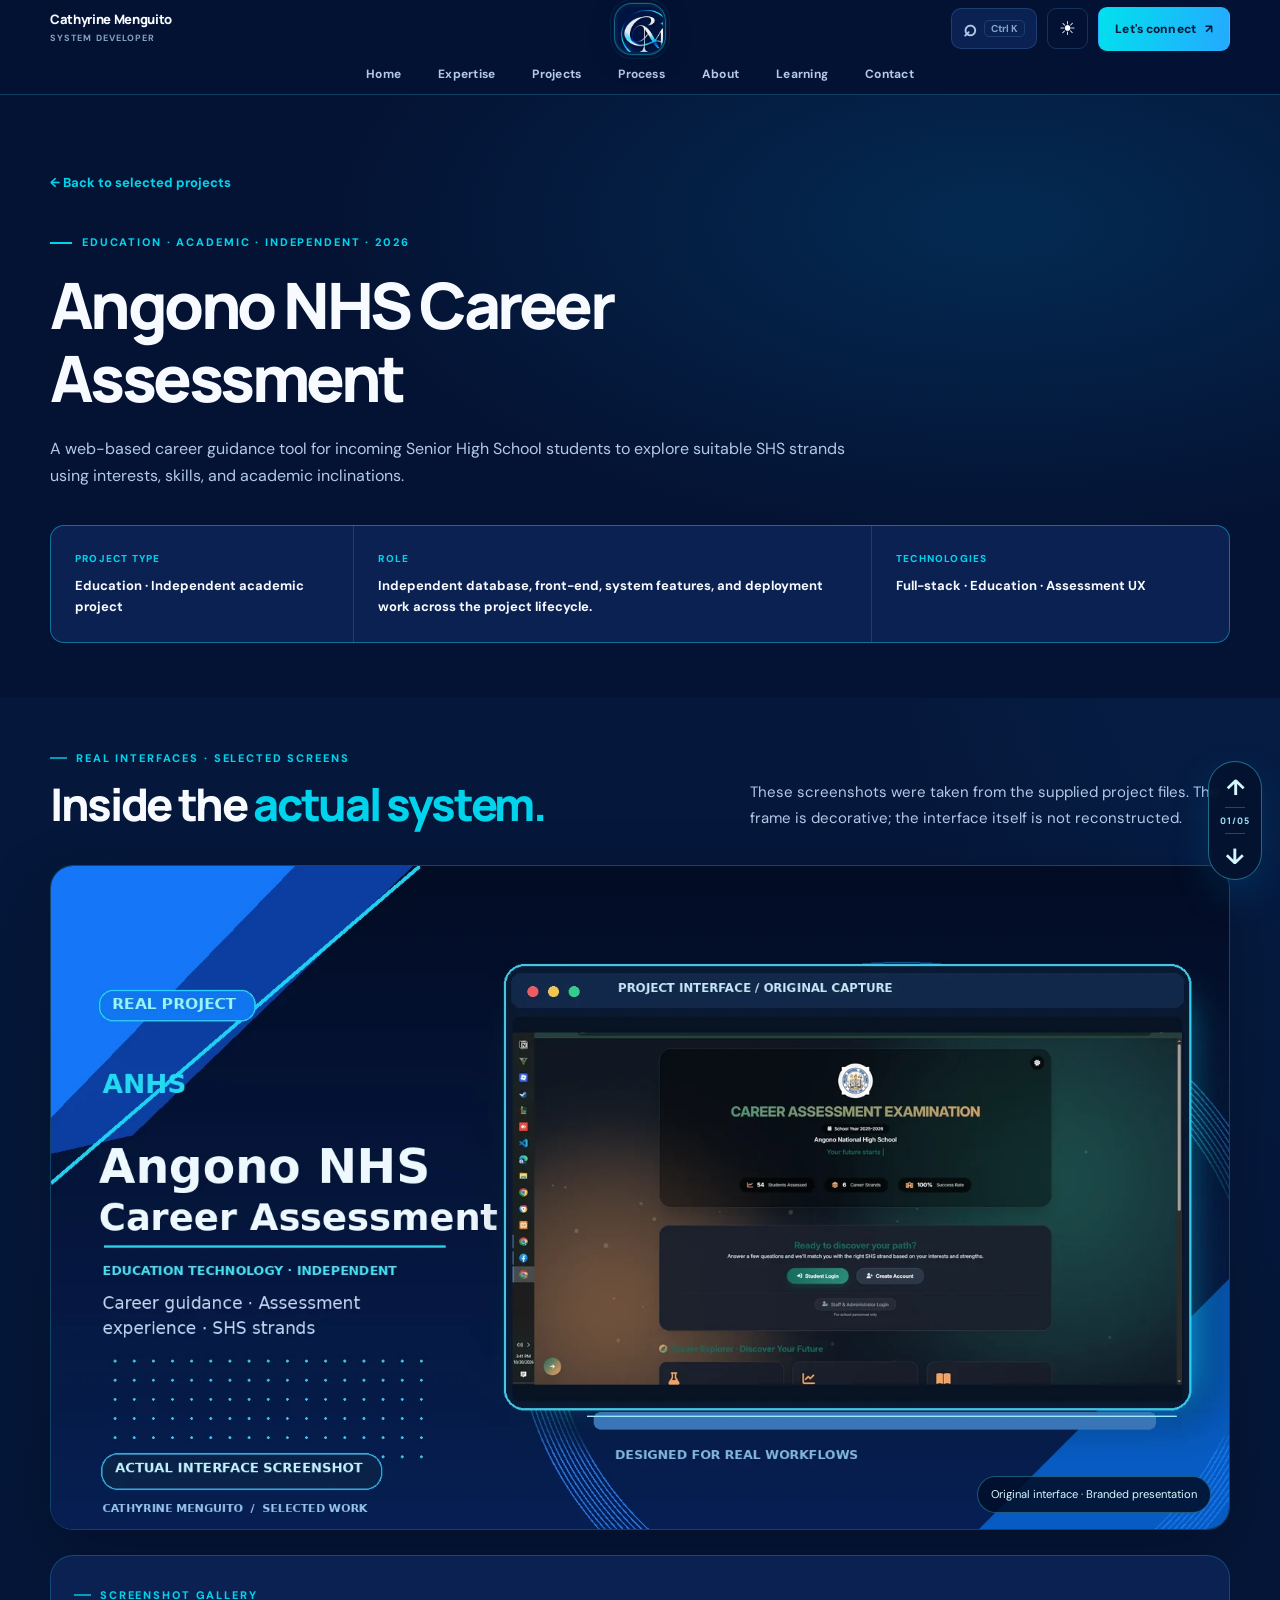
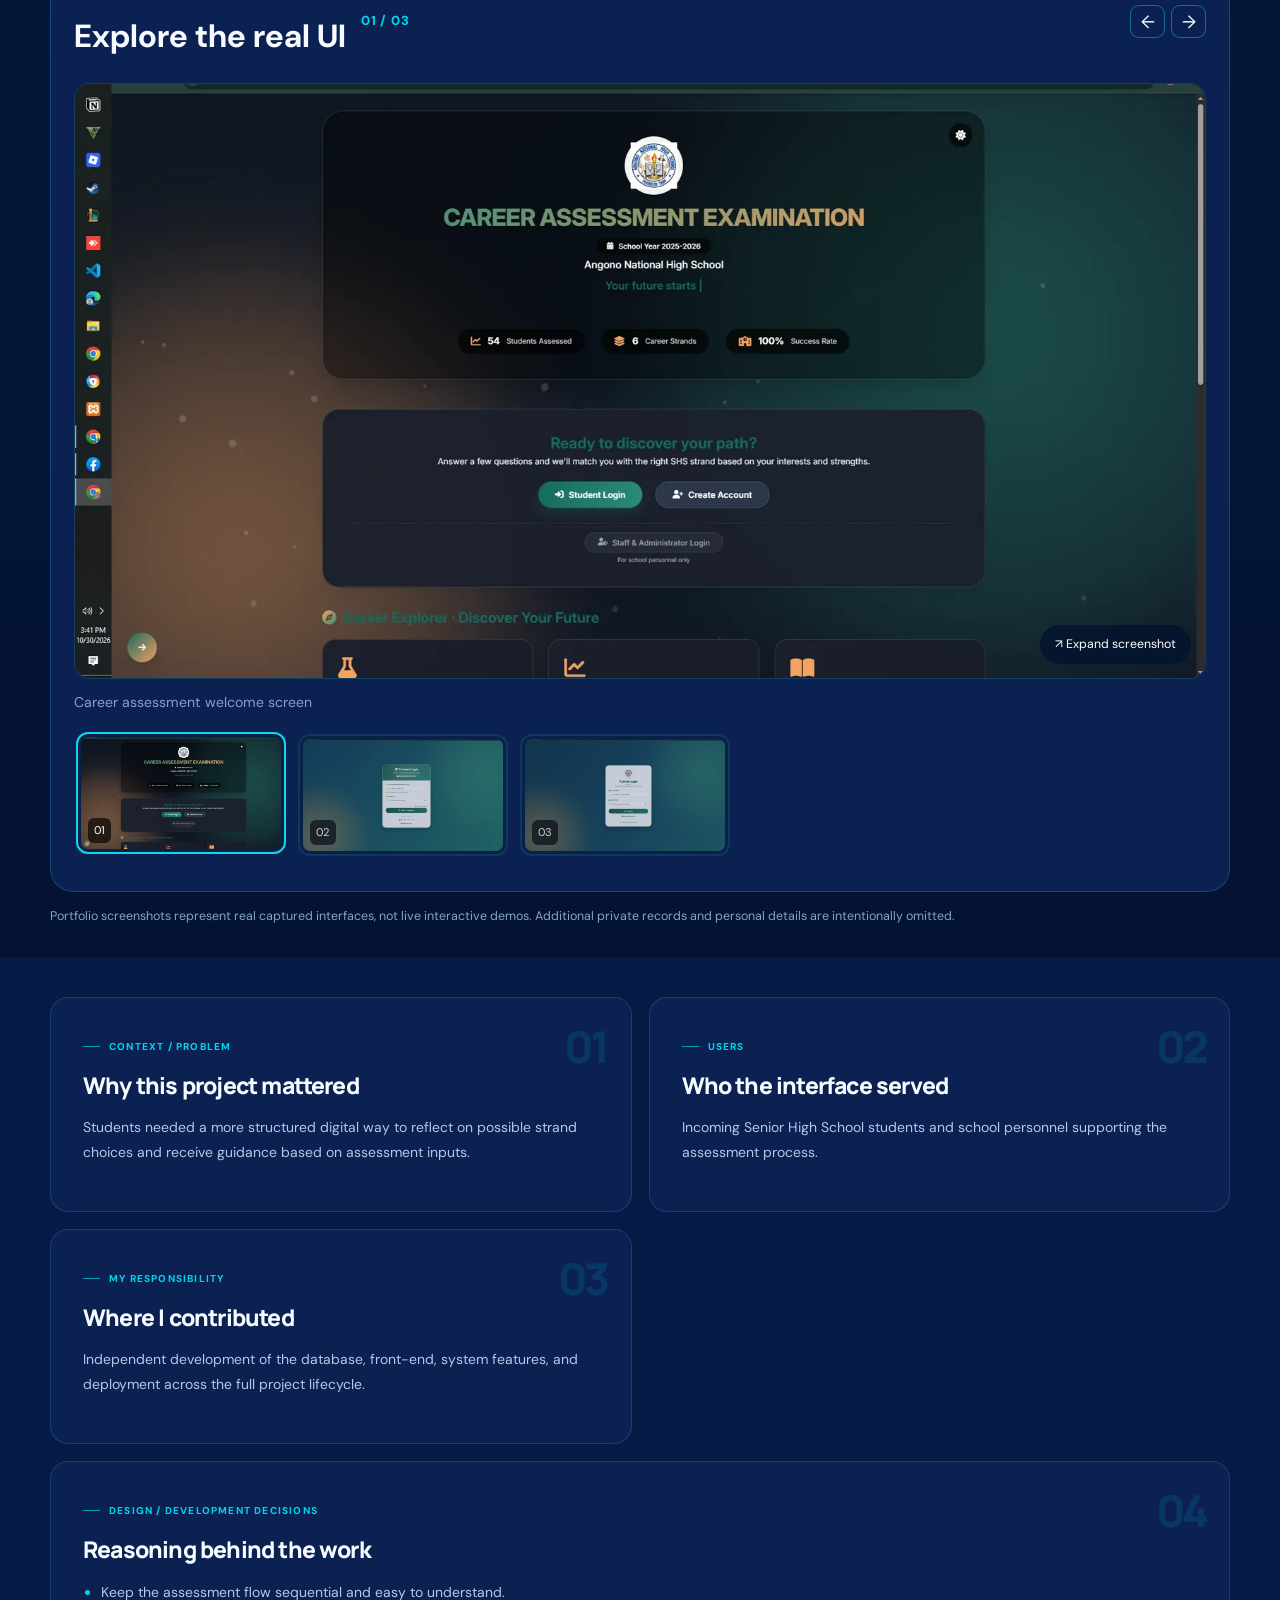
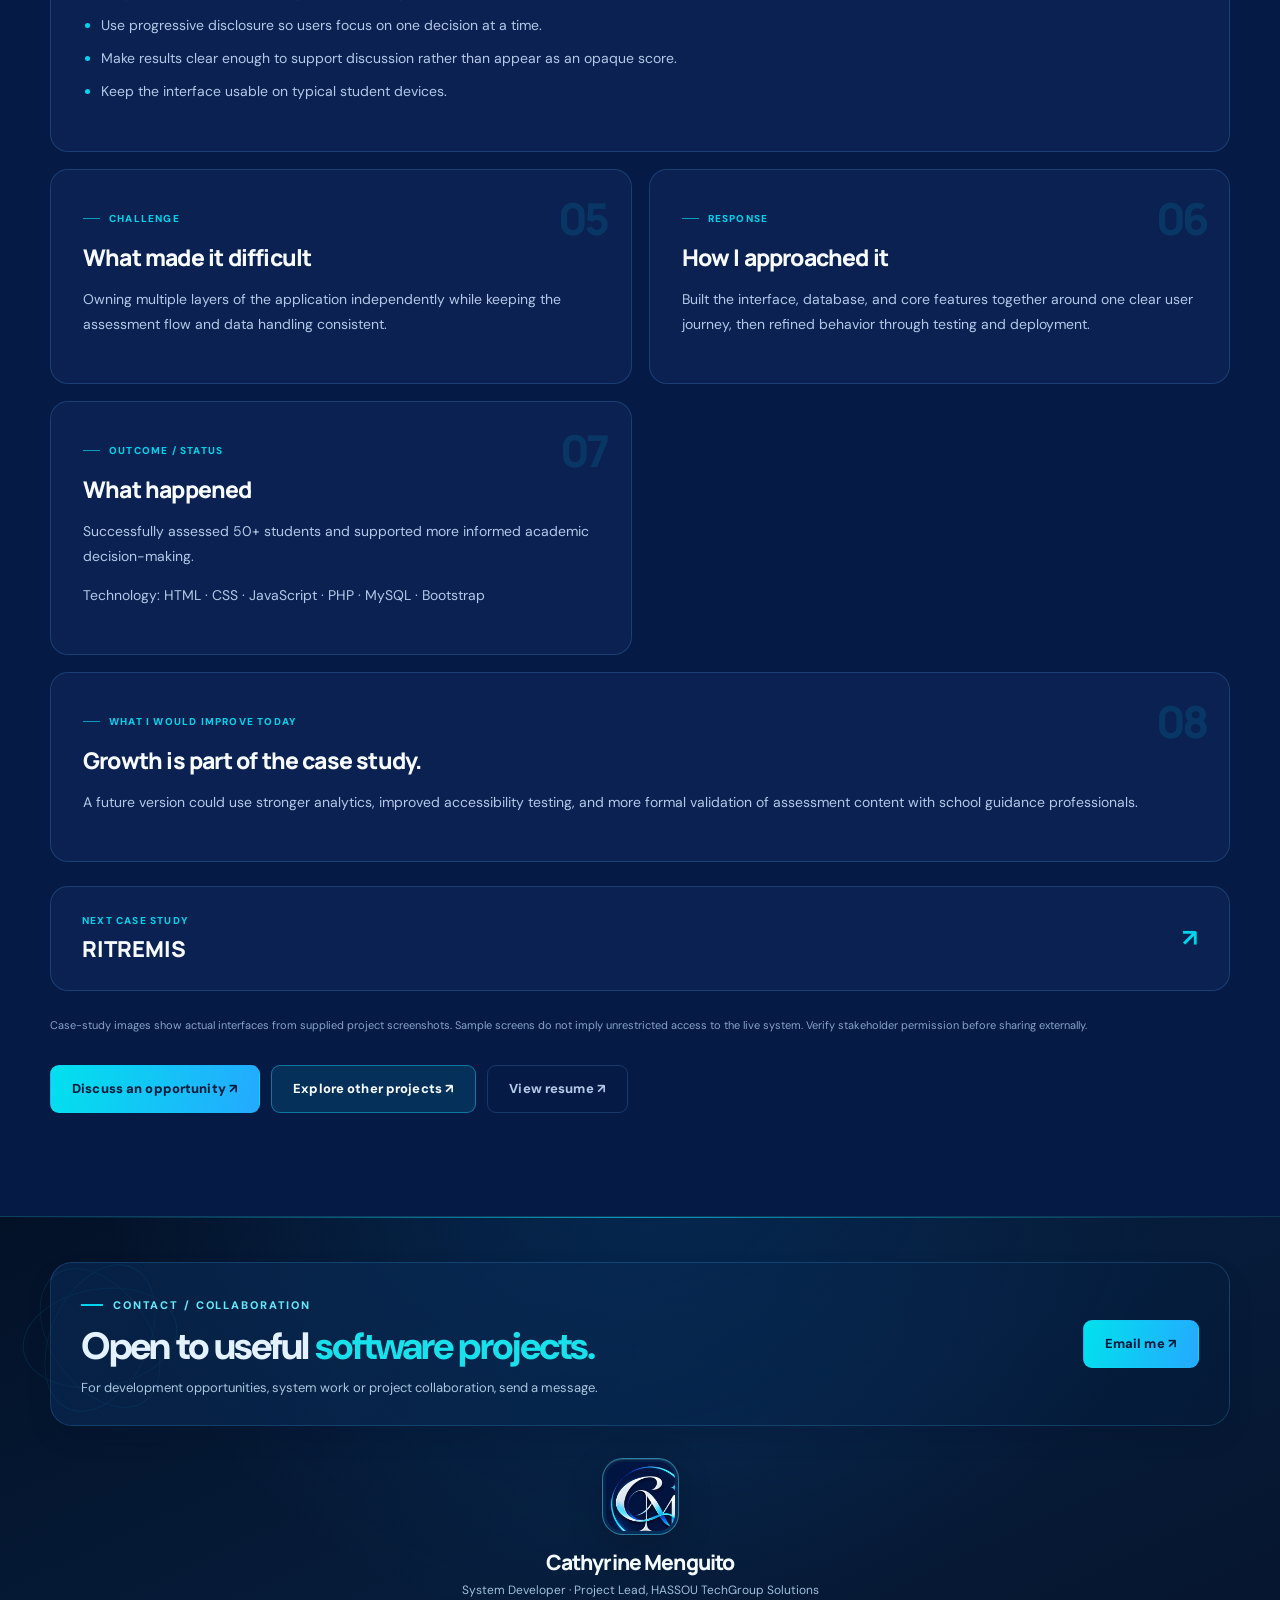
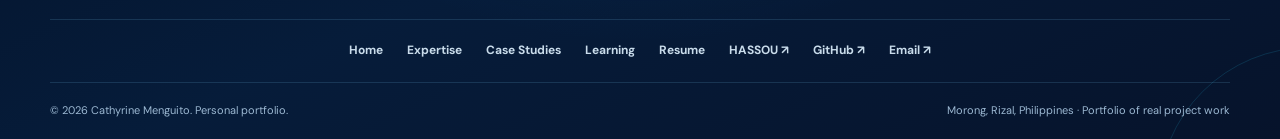
==== commit 6679ca41: "Add files via upload" ====
--- a/work/angono-career-assessment/index.html
+++ b/work/angono-career-assessment/index.html
@@ -1,14 +1,14 @@
 <!DOCTYPE html>
 
-<html data-theme="dark" lang="en"><head><meta charset="utf-8"/><meta content="width=device-width,initial-scale=1" name="viewport"/><meta content="#041334" name="theme-color"/><meta content="A web-based career guidance tool for incoming Senior High School students to explore suitable SHS strands using interests, skills, and academic inclinations." name="description"/><meta content="Cathyrine Menguito" name="author"/><meta content="website" property="og:type"/><meta content="Cathyrine Menguito | Software &amp; System Developer" property="og:title"/><meta content="A web-based career guidance tool for incoming Senior High School students to explore suitable SHS strands using interests, skills, and academic inclinations." property="og:description"/><meta content="https://cthyrnmngt718.github.io/work/angono-career-assessment/" property="og:url"/><meta content="https://cthyrnmngt718.github.io/assets/images/projects/angono-career-assessment/showcase.webp" property="og:image"/><meta content="summary_large_image" name="twitter:card"/><link href="https://cthyrnmngt718.github.io/work/angono-career-assessment/" rel="canonical"/><link href="/favicon.ico" rel="icon"/><link href="/assets/css/site.css" rel="stylesheet"/><title>Angono NHS Career Assessment | Cathyrine Menguito</title><link href="/favicon-96x96.png" rel="icon" type="image/png"/><link href="/apple-touch-icon.png" rel="apple-touch-icon"/><link href="/assets/css/experience.css?v=4" rel="stylesheet"/></head><body><a class="skip-link" href="#main">Skip to content</a><header class="site-header"><div class="wrap header-inner"><a aria-label="Cathyrine Menguito, home" class="brand brand-wordmark" href="/"><span class="brand-copy">Cathyrine Menguito<small>Software &amp; System Developer</small></span></a><a aria-label="CM monogram — homepage" class="nav-center-logo" href="/"><img alt="CM" height="52" src="/assets/images/cm-monogram.webp" width="52"/></a><nav aria-label="Main navigation"><ul class="nav-links" id="primaryNav"><li><a href="/#home">Home</a></li><li><a href="/#expertise">Expertise</a></li><li><a href="/#work">Projects</a></li><li><a href="/#approach">Process</a></li><li><a href="/#about">About</a></li><li><a href="/#contact">Contact</a></li></ul></nav><div class="nav-actions"><button aria-controls="commandDialog" aria-haspopup="dialog" aria-label="Open site search and quick navigation" class="command-btn" id="openCommand" type="button"><span aria-hidden="true">⌕</span><small>Ctrl K</small></button><button aria-label="Switch color theme" class="theme-btn" id="themeButton" type="button">☀</button><a class="btn btn-primary header-cta" href="/#contact">Let's connect <span aria-hidden="true">↗</span></a><button aria-controls="primaryNav" aria-expanded="false" aria-label="Toggle navigation" class="menu-btn" id="menuButton" type="button">☰</button></div></div><div aria-hidden="true" class="reading-progress" id="readingProgress"></div></header><main id="main"><div class="case-hero" id="home"><div class="wrap"><a class="text-link" href="/#work">← Back to selected projects</a><div style="margin-top:31px"><span class="eyebrow">Education · Academic · Independent · 2026</span></div><h1>Angono NHS Career Assessment</h1><p class="lead">A web-based career guidance tool for incoming Senior High School students to explore suitable SHS strands using interests, skills, and academic inclinations.</p><div class="case-overview"><div class="case-overview-cell"><span>PROJECT TYPE</span><strong>Education · Independent academic project</strong></div><div class="case-overview-cell"><span>ROLE</span><strong>Independent database, front-end, system features, and deployment work across the project lifecycle.</strong></div><div class="case-overview-cell"><span>TECHNOLOGIES</span><strong>Full-stack · Education · Assessment UX</strong></div></div></div></div><section class="case-gallery-section section" id="gallery"><div class="wrap"><div class="section-top" data-reveal="up"><div><span class="eyebrow">REAL INTERFACES · SELECTED SCREENS</span><h2>Inside the <span class="accent">actual system.</span></h2></div><p>These screenshots were taken from the supplied project files. The frame is decorative; the interface itself is not reconstructed.</p></div><div class="case-showcase" data-reveal="up"><img alt="Branded case-study showcase using a real Angono NHS interface" height="900" loading="lazy" src="/assets/images/projects/angono-career-assessment/showcase.webp" width="1600"/><div class="case-showcase-note">Original interface · Branded presentation</div></div><div class="gallery-block panel" data-gallery="angono-career-assessment" data-reveal="up"><div class="gallery-heading"><div><span class="eyebrow">SCREENSHOT GALLERY</span><h3>Explore the real UI</h3></div><span aria-live="polite" class="gallery-counter">01 / 03</span></div><figure class="gallery-figure"><button aria-label="Open displayed screenshot in full size" class="gallery-expand" type="button"><img alt="Career assessment welcome screen" class="gallery-main" loading="lazy" src="/assets/images/projects/angono-career-assessment/screen-01.webp"/><span>↗ Expand screenshot</span></button><figcaption class="gallery-caption">Career assessment welcome screen</figcaption></figure><div aria-label="Choose screenshot" class="gallery-thumbs" role="group"><button aria-label="View screenshot 1: Career assessment welcome screen" aria-pressed="true" class="gallery-thumb is-active" data-caption="Career assessment welcome screen" data-image="/assets/images/projects/angono-career-assessment/screen-01.webp" type="button"><img alt="" loading="lazy" src="/assets/images/projects/angono-career-assessment/screen-01.webp"/><span>01</span></button><button aria-label="View screenshot 2: Student sign-in screen" aria-pressed="false" class="gallery-thumb" data-caption="Student sign-in screen" data-image="/assets/images/projects/angono-career-assessment/screen-02.webp" type="button"><img alt="" loading="lazy" src="/assets/images/projects/angono-career-assessment/screen-02.webp"/><span>02</span></button><button aria-label="View screenshot 3: Administrator sign-in screen" aria-pressed="false" class="gallery-thumb" data-caption="Administrator sign-in screen" data-image="/assets/images/projects/angono-career-assessment/screen-03.webp" type="button"><img alt="" loading="lazy" src="/assets/images/projects/angono-career-assessment/screen-03.webp"/><span>03</span></button></div></div><p class="gallery-ethics">Portfolio screenshots represent real captured interfaces, not live interactive demos. Additional private records and personal details are intentionally omitted.</p></div></section><section class="section alt" style="padding-top:40px"><div class="wrap"><div class="case-grid"><section class="case-section panel" data-reveal="up"><div class="case-section-index">01</div><span class="eyebrow">CONTEXT / PROBLEM</span><h2>Why this project mattered</h2><p>Students needed a more structured digital way to reflect on possible strand choices and receive guidance based on assessment inputs.</p></section><section class="case-section panel" data-reveal="up"><div class="case-section-index">02</div><span class="eyebrow">USERS</span><h2>Who the interface served</h2><p>Incoming Senior High School students and school personnel supporting the assessment process.</p></section><section class="case-section panel" data-reveal="up"><div class="case-section-index">03</div><span class="eyebrow">MY RESPONSIBILITY</span><h2>Where I contributed</h2><p>Independent development of the database, front-end, system features, and deployment across the full project lifecycle.</p></section><section class="case-section panel wide" data-reveal="up"><div class="case-section-index">04</div><span class="eyebrow">DESIGN / DEVELOPMENT DECISIONS</span><h2>Reasoning behind the work</h2><ul class="case-points"><li>Keep the assessment flow sequential and easy to understand.</li><li>Use progressive disclosure so users focus on one decision at a time.</li><li>Make results clear enough to support discussion rather than appear as an opaque score.</li><li>Keep the interface usable on typical student devices.</li></ul></section><section class="case-section panel" data-reveal="up"><div class="case-section-index">05</div><span class="eyebrow">CHALLENGE</span><h2>What made it difficult</h2><p>Owning multiple layers of the application independently while keeping the assessment flow and data handling consistent.</p></section><section class="case-section panel" data-reveal="up"><div class="case-section-index">06</div><span class="eyebrow">RESPONSE</span><h2>How I approached it</h2><p>Built the interface, database, and core features together around one clear user journey, then refined behavior through testing and deployment.</p></section><section class="case-section panel" data-reveal="up"><div class="case-section-index">07</div><span class="eyebrow">OUTCOME / STATUS</span><h2>What happened</h2><p>Successfully assessed 50+ students and supported more informed academic decision-making.</p><p>Technology: HTML · CSS · JavaScript · PHP · MySQL · Bootstrap</p></section><section class="case-section panel wide" data-reveal="up"><div class="case-section-index">08</div><span class="eyebrow">WHAT I WOULD IMPROVE TODAY</span><h2>Growth is part of the case study.</h2><p>A future version could use stronger analytics, improved accessibility testing, and more formal validation of assessment content with school guidance professionals.</p></section></div><a class="case-next panel" data-reveal="up" href="/work/ritremis/"><span><small>NEXT CASE STUDY</small><strong>RITREMIS</strong></span><b aria-hidden="true">↗</b></a><p class="case-disclaimer">Case-study images show actual interfaces from supplied project screenshots. Sample screens do not imply unrestricted access to the live system. Verify stakeholder permission before sharing externally.</p><div class="case-end"><a class="btn btn-primary" href="/#contact">Discuss an opportunity ↗</a><a class="btn btn-secondary" href="/#work">Explore other projects ↗</a><a class="btn btn-subtle" href="/assets/docs/Final-Resume-Cathyrine-Menguito.pdf" rel="noopener" target="_blank">View resume ↗</a></div></div></section></main><footer class="footer" id="siteFooter"><div class="wrap footer-shell">
+<html data-theme="dark" lang="en"><head><meta charset="utf-8"/><meta content="width=device-width,initial-scale=1" name="viewport"/><meta content="#041334" name="theme-color"/><meta content="A web-based career guidance tool for incoming Senior High School students to explore suitable SHS strands using interests, skills, and academic inclinations." name="description"/><meta content="Cathyrine Menguito" name="author"/><meta content="website" property="og:type"/><meta content="Cathyrine Menguito | System Developer" property="og:title"/><meta content="A web-based career guidance tool for incoming Senior High School students to explore suitable SHS strands using interests, skills, and academic inclinations." property="og:description"/><meta content="https://cthyrnmngt718.github.io/work/angono-career-assessment/" property="og:url"/><meta content="https://cthyrnmngt718.github.io/assets/images/projects/angono-career-assessment/showcase.webp" property="og:image"/><meta content="summary_large_image" name="twitter:card"/><link href="https://cthyrnmngt718.github.io/work/angono-career-assessment/" rel="canonical"/><link href="/favicon.ico" rel="icon"/><link href="/assets/css/site.css" rel="stylesheet"/><title>Angono NHS Career Assessment | Cathyrine Menguito</title><link href="/favicon-96x96.png" rel="icon" type="image/png"/><link href="/apple-touch-icon.png" rel="apple-touch-icon"/><link href="/assets/css/experience.css?v=5" rel="stylesheet"/><link href="/assets/css/refinement.css?v=2" rel="stylesheet"/></head><body><a class="skip-link" href="#main">Skip to content</a><header class="site-header" id="topbar"><div class="wrap header-inner"><a aria-label="Cathyrine Menguito, home" class="brand brand-wordmark" href="/"><span class="brand-copy">Cathyrine Menguito<small>System Developer</small></span></a><a aria-label="CM monogram — homepage" class="nav-center-logo" data-brand-center="true" href="/"><img alt="CM" height="52" src="/assets/images/cm-monogram.webp" width="52"/></a><nav aria-label="Main navigation"><ul class="nav-links" id="primaryNav"><li><a href="/#home">Home</a></li><li><a href="/#expertise">Expertise</a></li><li><a href="/#work">Projects</a></li><li><a href="/#approach">Process</a></li><li><a href="/#about">About</a></li><li><a href="/#learning">Learning</a></li><li><a href="/#contact">Contact</a></li></ul></nav><div class="nav-actions"><button aria-controls="commandDialog" aria-haspopup="dialog" aria-label="Open site search and quick navigation" class="command-btn" id="openCommand" type="button"><span aria-hidden="true">⌕</span><small>Ctrl K</small></button><button aria-label="Switch color theme" class="theme-btn" id="themeButton" type="button">☀</button><a class="btn btn-primary header-cta" href="/#contact">Let's connect <span aria-hidden="true">↗</span></a><button aria-controls="primaryNav" aria-expanded="false" aria-label="Toggle navigation" class="menu-btn" id="menuButton" type="button">☰</button></div></div><div aria-hidden="true" class="reading-progress" id="readingProgress"></div></header><main id="main"><div class="case-hero" id="home"><div class="wrap"><a class="text-link" href="/#work">← Back to selected projects</a><div style="margin-top:31px"><span class="eyebrow">Education · Academic · Independent · 2026</span></div><h1>Angono NHS Career Assessment</h1><p class="lead">A web-based career guidance tool for incoming Senior High School students to explore suitable SHS strands using interests, skills, and academic inclinations.</p><div class="case-overview"><div class="case-overview-cell"><span>PROJECT TYPE</span><strong>Education · Independent academic project</strong></div><div class="case-overview-cell"><span>ROLE</span><strong>Independent database, front-end, system features, and deployment work across the project lifecycle.</strong></div><div class="case-overview-cell"><span>TECHNOLOGIES</span><strong>Full-stack · Education · Assessment UX</strong></div></div></div></div><section class="case-gallery-section section" id="gallery"><div class="wrap"><div class="section-top" data-reveal="up"><div><span class="eyebrow">REAL INTERFACES · SELECTED SCREENS</span><h2>Inside the <span class="accent">actual system.</span></h2></div><p>These screenshots were taken from the supplied project files. The frame is decorative; the interface itself is not reconstructed.</p></div><div class="case-showcase" data-reveal="up"><img alt="Branded case-study showcase using a real Angono NHS interface" height="900" loading="lazy" src="/assets/images/projects/angono-career-assessment/showcase.webp" width="1600"/><div class="case-showcase-note">Original interface · Branded presentation</div></div><div class="gallery-block panel" data-gallery="angono-career-assessment" data-reveal="up"><div class="gallery-heading"><div><span class="eyebrow">SCREENSHOT GALLERY</span><h3>Explore the real UI</h3></div><span aria-live="polite" class="gallery-counter">01 / 03</span></div><figure class="gallery-figure"><button aria-label="Open displayed screenshot in full size" class="gallery-expand" type="button"><img alt="Career assessment welcome screen" class="gallery-main" loading="lazy" src="/assets/images/projects/angono-career-assessment/screen-01.webp"/><span>↗ Expand screenshot</span></button><figcaption class="gallery-caption">Career assessment welcome screen</figcaption></figure><div aria-label="Choose screenshot" class="gallery-thumbs" role="group"><button aria-label="View screenshot 1: Career assessment welcome screen" aria-pressed="true" class="gallery-thumb is-active" data-caption="Career assessment welcome screen" data-image="/assets/images/projects/angono-career-assessment/screen-01.webp" type="button"><img alt="" loading="lazy" src="/assets/images/projects/angono-career-assessment/screen-01.webp"/><span>01</span></button><button aria-label="View screenshot 2: Student sign-in screen" aria-pressed="false" class="gallery-thumb" data-caption="Student sign-in screen" data-image="/assets/images/projects/angono-career-assessment/screen-02.webp" type="button"><img alt="" loading="lazy" src="/assets/images/projects/angono-career-assessment/screen-02.webp"/><span>02</span></button><button aria-label="View screenshot 3: Administrator sign-in screen" aria-pressed="false" class="gallery-thumb" data-caption="Administrator sign-in screen" data-image="/assets/images/projects/angono-career-assessment/screen-03.webp" type="button"><img alt="" loading="lazy" src="/assets/images/projects/angono-career-assessment/screen-03.webp"/><span>03</span></button></div></div><p class="gallery-ethics">Portfolio screenshots represent real captured interfaces, not live interactive demos. Additional private records and personal details are intentionally omitted.</p></div></section><section class="section alt" style="padding-top:40px"><div class="wrap"><div class="case-grid"><section class="case-section panel" data-reveal="up"><div class="case-section-index">01</div><span class="eyebrow">CONTEXT / PROBLEM</span><h2>Why this project mattered</h2><p>Students needed a more structured digital way to reflect on possible strand choices and receive guidance based on assessment inputs.</p></section><section class="case-section panel" data-reveal="up"><div class="case-section-index">02</div><span class="eyebrow">USERS</span><h2>Who the interface served</h2><p>Incoming Senior High School students and school personnel supporting the assessment process.</p></section><section class="case-section panel" data-reveal="up"><div class="case-section-index">03</div><span class="eyebrow">MY RESPONSIBILITY</span><h2>Where I contributed</h2><p>Independent development of the database, front-end, system features, and deployment across the full project lifecycle.</p></section><section class="case-section panel wide" data-reveal="up"><div class="case-section-index">04</div><span class="eyebrow">DESIGN / DEVELOPMENT DECISIONS</span><h2>Reasoning behind the work</h2><ul class="case-points"><li>Keep the assessment flow sequential and easy to understand.</li><li>Use progressive disclosure so users focus on one decision at a time.</li><li>Make results clear enough to support discussion rather than appear as an opaque score.</li><li>Keep the interface usable on typical student devices.</li></ul></section><section class="case-section panel" data-reveal="up"><div class="case-section-index">05</div><span class="eyebrow">CHALLENGE</span><h2>What made it difficult</h2><p>Owning multiple layers of the application independently while keeping the assessment flow and data handling consistent.</p></section><section class="case-section panel" data-reveal="up"><div class="case-section-index">06</div><span class="eyebrow">RESPONSE</span><h2>How I approached it</h2><p>Built the interface, database, and core features together around one clear user journey, then refined behavior through testing and deployment.</p></section><section class="case-section panel" data-reveal="up"><div class="case-section-index">07</div><span class="eyebrow">OUTCOME / STATUS</span><h2>What happened</h2><p>Successfully assessed 50+ students and supported more informed academic decision-making.</p><p>Technology: HTML · CSS · JavaScript · PHP · MySQL · Bootstrap</p></section><section class="case-section panel wide" data-reveal="up"><div class="case-section-index">08</div><span class="eyebrow">WHAT I WOULD IMPROVE TODAY</span><h2>Growth is part of the case study.</h2><p>A future version could use stronger analytics, improved accessibility testing, and more formal validation of assessment content with school guidance professionals.</p></section></div><a class="case-next panel" data-reveal="up" href="/work/ritremis/"><span><small>NEXT CASE STUDY</small><strong>RITREMIS</strong></span><b aria-hidden="true">↗</b></a><p class="case-disclaimer">Case-study images show actual interfaces from supplied project screenshots. Sample screens do not imply unrestricted access to the live system. Verify stakeholder permission before sharing externally.</p><div class="case-end"><a class="btn btn-primary" href="/#contact">Discuss an opportunity ↗</a><a class="btn btn-secondary" href="/#work">Explore other projects ↗</a><a class="btn btn-subtle" href="/assets/docs/Final-Resume-Cathyrine-Menguito.pdf" rel="noopener" target="_blank">View resume ↗</a></div></div></section></main><footer class="footer" id="siteFooter"><div class="wrap footer-shell">
 <div aria-hidden="true" class="footer-orbit"><span></span><span></span><span></span></div>
-<div class="footer-intro" data-reveal="up"><div><span class="eyebrow">LET'S CREATE SOMETHING MEANINGFUL</span><h2>Thoughtful systems. <em>Lasting impact.</em></h2><p>For software projects, collaboration, branding, or a new opportunity, I'd be glad to connect.</p></div><a class="btn btn-primary" href="mailto:cthyrnmngt718@gmail.com?subject=Portfolio%20inquiry">Start a conversation <span aria-hidden="true">↗</span></a></div>
-<div class="footer-identity" data-reveal="up"><a aria-label="Cathyrine Menguito — back to homepage" class="footer-centered-logo" href="/"><img alt="CM monogram, Cathyrine Menguito" height="82" loading="lazy" src="/assets/images/cm-monogram.webp" width="82"/></a><strong>Cathyrine Menguito</strong><p>Software &amp; System Developer <span aria-hidden="true">•</span> Project Lead, HASSOU TechGroup Solutions</p></div>
-<nav aria-label="Footer navigation" class="footer-links footer-link-row"><a href="/#home">Home</a><a href="/#expertise">Expertise</a><a href="/#work">Case Studies</a><a href="/resume.html">Resume</a><a href="https://hassou-techgroupsolutions.github.io/" rel="noopener noreferrer" target="_blank">HASSOU ↗</a><a href="https://github.com/CthyrnMngt718" rel="noopener noreferrer" target="_blank">GitHub ↗</a><a href="mailto:cthyrnmngt718@gmail.com">Email ↗</a></nav>
-<div class="footer-bottom"><span>© <span id="year">2026</span> Cathyrine Menguito. Personal portfolio.</span><span>Built with intention in Morong, Rizal, Philippines.</span></div>
-</div></footer><script defer="" src="/assets/js/site.js?v=2"></script><dialog aria-labelledby="commandTitle" class="command-dialog" id="commandDialog">
+<div class="footer-intro" data-reveal="up"><div><span class="eyebrow">CONTACT / COLLABORATION</span><h2>Open to useful <em>software projects.</em></h2><p>For development opportunities, system work or project collaboration, send a message.</p></div><a aria-label="Email Cathyrine Menguito about a project or opportunity" class="btn btn-primary" href="mailto:cthyrnmngt718@gmail.com?subject=Portfolio%20inquiry">Email me ↗</a></div>
+<div class="footer-identity" data-reveal="up"><a aria-label="Cathyrine Menguito — back to homepage" class="footer-centered-logo" data-brand-center="true" href="/"><img alt="CM monogram, Cathyrine Menguito" height="82" loading="lazy" src="/assets/images/cm-monogram.webp" width="82"/></a><strong>Cathyrine Menguito</strong><p>System Developer · Project Lead, HASSOU TechGroup Solutions</p></div>
+<nav aria-label="Footer navigation" class="footer-links footer-link-row"><a href="/#home">Home</a><a href="/#expertise">Expertise</a><a href="/#work">Case Studies</a><a href="/#learning">Learning</a><a href="/resume.html">Resume</a><a href="https://hassou-techgroupsolutions.github.io/" rel="noopener noreferrer" target="_blank">HASSOU ↗</a><a href="https://github.com/CthyrnMngt718" rel="noopener noreferrer" target="_blank">GitHub ↗</a><a href="mailto:cthyrnmngt718@gmail.com">Email ↗</a></nav>
+<div class="footer-bottom"><span>© <span id="year">2026</span> Cathyrine Menguito. Personal portfolio.</span><span>Morong, Rizal, Philippines · Portfolio of real project work</span></div>
+</div></footer><script defer="" src="/assets/js/site.js?v=5"></script><dialog aria-labelledby="commandTitle" class="command-dialog" id="commandDialog">
 <div class="command-heading"><div><span class="eyebrow">QUICK ACCESS</span><h2 id="commandTitle">Where would you like to go?</h2></div><button aria-label="Close quick navigation" class="dialog-close" data-close-dialog="" type="button">✕</button></div>
 <label class="visually-hidden" for="commandSearch">Search pages and projects</label><input aria-controls="commandResults" autocomplete="off" id="commandSearch" placeholder="Search sections, projects, resume…" type="search"/>
 <div aria-label="Searchable site destinations" class="command-results" id="commandResults" role="listbox"></div>
 <p class="command-hint">↑ ↓ Navigate <span>↵ Open</span> <span>Esc Close</span></p>
-</dialog><nav aria-label="Previous or next page section" class="section-rail"><button aria-label="Previous section" id="sectionPrev" title="Previous section" type="button">↑</button><span aria-hidden="true" class="rail-line"></span><span aria-live="polite" class="rail-current">1</span><span aria-hidden="true" class="rail-line"></span><button aria-label="Next section" id="sectionNext" title="Next section" type="button">↓</button></nav><script defer="" src="/assets/js/experience.js?v=4"></script></body></html>+</dialog><nav aria-label="Previous or next page section" class="section-rail"><button aria-label="Previous section" id="sectionPrev" title="Previous section" type="button">↑</button><span aria-hidden="true" class="rail-line"></span><span aria-live="polite" class="rail-current">1</span><span aria-hidden="true" class="rail-line"></span><button aria-label="Next section" id="sectionNext" title="Next section" type="button">↓</button></nav><script defer="" src="/assets/js/experience.js?v=5"></script><script defer="True" src="/assets/js/refinement.js?v=2"></script></body></html>
--- a/assets/css/refinement.css
+++ b/assets/css/refinement.css
@@ -0,0 +1,232 @@
+/* Refinement edition: accurate professional identity, centered monogram,
+   guided learning, balanced editorial layout and reversible scroll motion. */
+:root{--refine-ease:cubic-bezier(.2,.8,.2,1)}
+html{scroll-padding-top:112px}
+/* Exact centering is independent of the widths of the left/right header groups. */
+.site-header{border-bottom-color:rgba(48,188,232,.26);transition:box-shadow .35s,border-color .35s,background .35s}
+.site-header.is-condensed{box-shadow:0 12px 32px rgba(0,6,30,.18);border-bottom-color:rgba(56,215,240,.42)}
+.header-inner{position:relative;display:grid;grid-template-columns:minmax(0,1fr) auto minmax(0,1fr);grid-template-rows:58px 32px;height:94px;gap:0 12px;transition:height .35s var(--refine-ease),grid-template-rows .35s var(--refine-ease)}
+.site-header .header-inner>.brand-wordmark{grid-column:1;grid-row:1;justify-self:start;max-width:230px;position:relative;z-index:4}
+.site-header .header-inner>.nav-actions{grid-column:3;grid-row:1;justify-self:end;z-index:4}
+.site-header .header-inner>nav{grid-column:1/-1;grid-row:2;justify-self:center}
+.site-header .nav-center-logo{position:absolute;top:3px;left:50%;grid-column:auto;grid-row:auto;transform:translateX(-50%);margin:0;width:52px;height:52px;box-shadow:0 6px 26px rgba(3,18,47,.22),0 0 0 1px rgba(58,215,236,.08);z-index:5}
+.site-header .nav-center-logo:hover,.site-header .nav-center-logo:focus-visible{transform:translateX(-50%) translateY(-2px) scale(1.045)}
+.site-header .nav-center-logo img{width:45px;height:45px}
+.site-header .nav-links a{font-size:12px}
+.site-header .brand-wordmark .brand-copy{font-size:13px}
+.site-header .brand-wordmark .brand-copy small{font-size:9px;letter-spacing:.12em}
+.site-header .header-cta{padding:11px 16px}
+.site-header.is-condensed .header-inner{height:78px;grid-template-rows:46px 29px}
+.site-header.is-condensed .nav-center-logo{top:2px;width:43px;height:43px;border-radius:13px}
+.site-header.is-condensed .nav-center-logo img{width:38px;height:38px}
+.site-header.is-condensed .nav-links a{font-size:11px}
+.site-header .reading-progress{height:2px}
+html[data-theme="light"] .site-header{background:rgba(246,250,255,.94)}
+/* Hero clarity and intentional size */
+.hero{padding-top:78px;padding-bottom:76px;min-height:auto}
+.hero-desc{max-width:635px}
+.hero h1{font-size:clamp(45px,5.5vw,74px);line-height:1.1}
+.hero .availability{font-size:11px}
+.hero-dynamic-tip{font-size:10px}
+.hero-grid{gap:clamp(26px,4vw,62px)}
+/* Remove large empty left column beside a long, dense timeline. */
+#about{padding:82px 0 72px!important}
+#about .about-layout{grid-template-columns:minmax(0, .9fr) minmax(0,1.1fr);align-items:start;gap:clamp(32px,5vw,76px)}
+#about .about-intro{max-width:none;position:sticky;top:140px;align-self:start}
+#about .about-intro>p{font-size:14px;line-height:1.85;max-width:480px}
+#about .about-card{margin-top:26px}
+.about-facts{margin:27px 0 24px;padding:7px 20px;border:1px solid var(--line-strong);border-radius:18px;background:linear-gradient(135deg,rgba(25,139,211,.07),transparent),var(--panel)}
+.about-facts>div{display:flex;justify-content:space-between;align-items:flex-start;gap:15px;padding:13px 0;border-bottom:1px solid var(--line)}
+.about-facts>div:last-child{border:0}
+.about-facts span{color:var(--muted);font-size:11px;flex:0 0 96px}
+.about-facts strong{font-size:12px;line-height:1.4;text-align:right;font-weight:700;color:var(--text)}
+#about .timeline-item{padding-bottom:25px}
+#about .timeline-item p{line-height:1.7}
+/* Real signature clearly crosses readable name. */
+.signature-seal{margin-top:45px;margin-bottom:0;padding:25px 32px;gap:22px;background:linear-gradient(100deg,rgba(12,146,232,.08),transparent),var(--panel)}
+.signature-overprint{flex-basis:320px}
+.signature-sign{height:112px;width:330px}
+.signature-typed{top:53px;left:10px;font-size:28px;color:var(--text);opacity:.95;white-space:nowrap}
+.signature-sign img{top:-29px!important;left:59px!important;width:225px!important;height:153px!important;transform:rotate(-3deg)}
+.signature-note{align-self:center;gap:6px!important}
+.signature-note strong{font-size:19px}
+.signature-note span{max-width:325px;color:var(--sub)}
+/* Learning is an interactive roadmap, not an invented credential. */
+.learning-section{background:radial-gradient(circle at 6% 10%,rgba(0,180,231,.10),transparent 34%),var(--bg)!important;padding:78px 0 86px}
+.learning-head{margin-bottom:28px}
+.learning-layout{display:grid;grid-template-columns:minmax(0,.95fr) minmax(0,1.05fr);gap:22px;align-items:stretch}
+.learning-focus,.learning-details{padding:clamp(20px,3vw,32px);border-radius:23px;min-width:0}
+.learning-focus{background:var(--panel);border:1px solid var(--line-strong)}
+.learning-caption{font-size:13px;color:var(--sub);margin:7px 0 19px}
+.learning-options{display:grid;gap:10px}
+.learning-option{display:flex;text-align:left;align-items:center;gap:14px;width:100%;padding:12px 14px;background:var(--bg2);border:1px solid var(--line);border-radius:15px;color:var(--text);cursor:pointer;transition:transform .32s var(--refine-ease),background .25s,border-color .25s,box-shadow .25s}
+.learning-option:hover,.learning-option:focus-visible{border-color:rgba(49,205,245,.65);transform:translateX(5px)}
+.learning-option.is-current{background:var(--cyan-faint);border-color:rgba(54,211,237,.7);box-shadow:inset 3px 0 var(--cyan)}
+.learning-option>span:nth-child(2){flex:1;min-width:0;display:grid;gap:1px}
+.learning-option strong{font-size:14px}
+.learning-option small{color:var(--muted);font-size:11px}
+.learning-option>span:last-child{color:var(--cyan)}
+.learning-initial{flex:none;width:44px;height:44px;display:grid;place-items:center;border-radius:12px;background:linear-gradient(135deg,#083668,#065b99);border:1px solid rgba(40,183,230,.4);color:#d5f9ff;font-weight:800;font-size:15px}
+.learning-details{border:1px solid rgba(43,183,236,.38);position:relative;overflow:hidden;background:radial-gradient(circle at 95% 0,rgba(20,130,209,.13),transparent 45%),var(--panel)}
+.learning-details:after{content:'</>';position:absolute;right:24px;top:65px;opacity:.06;font-size:90px;font-weight:900;pointer-events:none;color:var(--cyan)}
+.learning-details .eyebrow{font-size:10px}
+.learning-index{display:block;color:var(--cyan);font-size:13px;font-weight:800;margin-top:35px;letter-spacing:.13em}
+.learning-details h3{font-size:clamp(34px,4vw,58px);line-height:1.15;letter-spacing:-.055em;margin:11px 0 13px}
+.learning-details>p:not(.learning-truth){font-size:14px;color:var(--sub);line-height:1.75;max-width:540px}
+.learning-divider{height:1px;background:var(--line-strong);margin:27px 0 23px}
+.learning-subhead{font-size:11px;font-weight:800;letter-spacing:.08em;text-transform:uppercase;color:var(--cyan)}
+.learning-concepts{margin:15px 0 28px;padding-left:20px;color:var(--text);font-size:13px;line-height:2.2}
+.learning-concepts li::marker{color:var(--cyan)}
+.learning-truth{margin-top:20px;padding:13px 15px;border:1px solid var(--line);border-radius:12px;color:var(--sub);font-size:11px;line-height:1.65;background:var(--bg2)}
+.learning-truth strong{color:var(--text)}
+.learning-details.is-changing h3,.learning-details.is-changing>p:not(.learning-truth),.learning-details.is-changing ul{animation:learning-switch .35s ease both}
+@keyframes learning-switch{from{opacity:.35;transform:translateY(9px)}to{opacity:1;transform:none}}
+/* Section scroll feedback is intentionally light; never hides content. */
+@keyframes section-heading-up{from{opacity:.62;transform:translateY(19px)}to{opacity:1;transform:translateY(0)}}
+@keyframes section-heading-down{from{opacity:.62;transform:translateY(-14px)}to{opacity:1;transform:translateY(0)}}
+@keyframes section-arrival-line{from{width:0;opacity:0}to{width:min(130px,16vw);opacity:.65}}
+body.motion-enhanced main>.section{position:relative}
+body.motion-enhanced main>.section.section-active .section-top h2,
+body.motion-enhanced main>.section.section-active .about-intro h2,
+body.motion-enhanced main>.section.section-active .contact-info h2{animation:section-heading-up .75s var(--refine-ease) both}
+body.motion-enhanced[data-scroll-direction="up"] main>.section.section-active .section-top h2,
+body.motion-enhanced[data-scroll-direction="up"] main>.section.section-active .about-intro h2,
+body.motion-enhanced[data-scroll-direction="up"] main>.section.section-active .contact-info h2{animation-name:section-heading-down}
+body.motion-enhanced main>.section.section-active .section-top:before{content:'';position:absolute;top:-12px;left:0;height:2px;width:min(130px,16vw);border-radius:8px;background:linear-gradient(90deg,#258bff,#10dee8);animation:section-arrival-line .8s var(--refine-ease) both}
+body.motion-enhanced main>.section .section-top{position:relative}
+body.motion-enhanced .timeline-item.in-view{border-left-color:rgba(45,214,244,.6)}
+body.motion-enhanced .section-rail{transition:transform .35s ease,box-shadow .35s}
+body.motion-enhanced[data-scroll-direction="up"] .section-rail{box-shadow:0 15px 38px rgba(6,118,194,.2)}
+/* Footer: avoid the large blank band in screenshot; keep logo at the center. */
+#contact{padding:72px 0 73px}
+#collaboration{padding-top:48px!important;padding-bottom:48px!important}
+.footer{padding:16px 0 0!important;background:radial-gradient(ellipse at 50% -20%,rgba(11,107,204,.22),transparent 60%),linear-gradient(155deg,#031127,#061c3a 52%,#06132b)!important}
+.footer .footer-orbit{opacity:.15}
+.footer-intro{display:flex;align-items:center;justify-content:space-between;gap:22px;padding:26px 30px!important;margin:19px 0 22px;border:1px solid rgba(63,166,234,.23);border-radius:22px;background:linear-gradient(120deg,rgba(12,56,112,.4),rgba(4,28,60,.35));box-shadow:0 12px 25px rgba(0,8,26,.10)}
+.footer-intro h2{font-size:clamp(23px,3vw,38px);line-height:1.16;margin:9px 0 10px}
+.footer-intro p{font-size:13px;line-height:1.6;max-width:590px}
+.footer-intro .eyebrow{color:#64e9fa}
+.footer-intro .btn{flex:none}
+.footer-identity{gap:5px;padding:10px 0 19px}
+.footer-centered-logo{width:77px;height:77px;border-radius:21px;margin:0 auto 10px}
+.footer-centered-logo img{width:69px;height:69px;border-radius:17px}
+.footer-identity>strong{font-size:21px}
+.footer-identity>p{font-size:12px;max-width:450px}
+.footer-identity .footer-proof{font-size:10px;color:#8bc3da;margin-top:8px}
+.footer-identity .footer-proof span{padding:0 4px 0 0}
+.footer-link-row{padding:20px 0 22px;gap:10px clamp(16px,2.7vw,24px)}
+.footer-bottom{padding:18px 0 19px!important}
+/* Keep vertical rail single, clear, and distinct from footer CTA. */
+.section-rail{right:18px;bottom:20px;box-shadow:0 12px 28px rgba(1,11,36,.31)}
+/* On larger screens make navigation footer and timeline more polished. */
+@media(max-width:980px){
+  #about .about-layout{gap:35px}
+  .site-header .nav-links{gap:20px}
+}
+@media(max-width:880px){
+  html{scroll-padding-top:82px}
+  .header-inner,.site-header.is-condensed .header-inner{height:70px;grid-template-rows:70px;grid-template-columns:minmax(0,1fr) auto minmax(0,1fr)}
+  .site-header .header-inner>nav{grid-column:1/-1;grid-row:1;justify-self:stretch}
+  .site-header .nav-links{top:69px;gap:0}
+  .site-header .nav-center-logo,.site-header.is-condensed .nav-center-logo{top:10px;width:49px;height:49px}
+  .site-header .nav-center-logo img,.site-header.is-condensed .nav-center-logo img{width:43px;height:43px}
+  #about .about-layout{grid-template-columns:1fr;gap:40px}
+  #about .about-intro{position:static;max-width:850px}
+  #about .timeline{max-width:760px}
+  .learning-layout{grid-template-columns:1fr}
+  .learning-options{grid-template-columns:repeat(2,minmax(0,1fr))}
+  .learning-details{min-height:375px}
+}
+@media(max-width:650px){
+  html{scroll-padding-top:78px}
+  .site-header .brand-wordmark .brand-copy{font-size:10.5px}
+  .site-header .brand-wordmark .brand-copy small{font-size:7px;letter-spacing:.05em}
+  .site-header .nav-center-logo,.site-header.is-condensed .nav-center-logo{top:14px;width:42px;height:42px}
+  .site-header .nav-center-logo img,.site-header.is-condensed .nav-center-logo img{width:36px;height:36px}
+  .site-header .nav-actions{gap:4px}
+  .hero{padding-top:53px}
+  .hero h1{font-size:clamp(40px,10.4vw,61px)}
+  #about{padding:62px 0 58px!important}
+  .about-facts{padding:4px 14px}
+  .about-facts>div{gap:8px}
+  .about-facts span{flex-basis:78px}
+  .about-facts strong{font-size:11px}
+  .learning-section{padding:61px 0}
+  .learning-options{grid-template-columns:1fr}
+  .learning-focus,.learning-details{padding:22px}
+  .learning-details{min-height:auto}
+  .learning-option:hover{transform:none}
+  .signature-seal{display:grid;grid-template-columns:1fr;gap:9px;padding:21px 20px}
+  .signature-overprint,.signature-note{min-width:0;flex:auto}
+  .signature-sign{width:min(100%,310px);height:100px}
+  .signature-typed{font-size:24px;top:51px}
+  .signature-sign img{width:190px!important;height:130px!important;left:46px!important;top:-25px!important}
+  .footer-intro{display:block;padding:25px 23px!important;margin:16px 0}
+  .footer-intro .btn{margin-top:19px}
+  .footer-identity{padding:19px 0 18px}
+  .footer-intro h2{font-size:clamp(25px,7vw,32px)}
+  #contact{padding:62px 0 61px}
+  .footer-link-row{gap:12px 20px}
+}
+@media(max-width:410px){
+  .site-header .nav-center-logo,.site-header.is-condensed .nav-center-logo{width:39px;height:39px;top:15px}
+  .site-header .nav-center-logo img,.site-header.is-condensed .nav-center-logo img{width:34px;height:34px}
+  .site-header .brand-wordmark .brand-copy{font-size:9.8px}
+  .footer-identity>p{max-width:275px}
+}
+@media(prefers-reduced-motion:reduce){
+  .site-header,.header-inner,.nav-center-logo,.learning-option,.learning-details *{animation:none!important;transition:none!important}
+  body.motion-enhanced main>.section.section-active .section-top h2,
+  body.motion-enhanced main>.section.section-active .about-intro h2,
+  body.motion-enhanced main>.section.section-active .contact-info h2,
+  body.motion-enhanced main>.section.section-active .section-top:before{animation:none!important}
+}
+
+/* Make sure the single floating rail does not overlap the rightmost social link on phones. */
+@media(max-width:650px){.hero-socials{padding-right:38px;row-gap:12px}.section-rail{right:8px;bottom:12px}.section-rail button{width:30px;height:27px;font-size:19px}}
+
+
+/* Beyond My Current Stack — six guided exploration topics, with no invented proficiencies. */
+.learning-head{align-items:end;gap:28px}
+.learning-head p{max-width:480px}
+.learning-head p strong{font-weight:750;color:var(--text)}
+.learning-priorities{display:grid;grid-template-columns:repeat(3,minmax(0,1fr));gap:12px;margin:-1px 0 20px}
+.learning-priority{display:flex;align-items:center;gap:13px;padding:17px 19px;border:1px solid var(--line);border-radius:17px;background:linear-gradient(125deg,rgba(0,173,239,.075),transparent 75%),var(--panel);transition:border-color .25s ease,transform .3s var(--refine-ease)}
+.learning-priority:hover{transform:translateY(-3px);border-color:var(--line-strong)}
+.learning-priority-num{font-size:22px;letter-spacing:-.05em;font-weight:800;color:var(--cyan)}
+.learning-priority>div{flex:1;display:grid;gap:3px;min-width:0}
+.learning-priority strong{font-size:12px;line-height:1.35}
+.learning-priority small{font-size:10.5px;color:var(--muted)}
+.learning-priority>span:last-child{font-size:18px;color:var(--cyan);opacity:.7}
+.learning-focus-head{display:flex;justify-content:space-between;align-items:center;gap:12px}
+.learning-count-badge{font-size:10px;white-space:nowrap;border-radius:50px;padding:7px 11px;background:var(--cyan-faint);border:1px solid var(--line-strong);color:var(--cyan);font-weight:800}
+.learning-options{gap:8px}
+.learning-option{padding:10px 12px;min-height:60px}
+.learning-option .learning-initial{width:40px;height:40px;font-size:13px}
+.learning-option strong{font-size:13px}
+.learning-option small{font-size:10.5px}
+.learning-details{display:flex;flex-direction:column}
+.learning-detail-meta{display:flex;justify-content:space-between;align-items:center;gap:12px;flex-wrap:wrap}
+.learning-topic-type{font-size:10px;color:var(--sub);padding:7px 10px;border-radius:99px;border:1px solid var(--line);background:var(--bg2)}
+.learning-details:after{opacity:.035;font-size:86px;top:80px}
+.learning-index{margin-top:21px}
+.learning-details h3{font-size:clamp(32px,3.65vw,52px);margin:10px 0 13px}
+.learning-divider{margin:19px 0 17px}
+.learning-concepts{margin:10px 0 15px;line-height:1.8}
+.learning-project-idea{padding:13px 16px;margin:3px 0 16px;border:1px solid var(--line);border-left:3px solid var(--cyan);background:var(--bg2);border-radius:12px}
+.learning-project-idea p{margin:7px 0 0;color:var(--text);font-size:12px;line-height:1.6}
+.learning-detail-actions{display:flex;justify-content:space-between;align-items:center;gap:12px;flex-wrap:wrap;margin-top:auto}
+.learning-resource-link{display:inline-flex;align-items:center;gap:8px;color:var(--cyan);font-weight:750;font-size:12px;text-decoration:none;border-bottom:1px solid transparent;padding-block:7px;transition:color .25s,border-color .25s}
+.learning-resource-link:hover,.learning-resource-link:focus-visible{border-color:currentColor}
+.learning-nav{display:flex;gap:8px}
+.learning-nav button{display:grid;place-items:center;cursor:pointer;width:39px;height:36px;border:1px solid var(--line-strong);border-radius:10px;background:var(--bg2);color:var(--text);font-size:17px;transition:background .25s,transform .25s}
+.learning-nav button:hover,.learning-nav button:focus-visible{background:var(--cyan-faint);transform:translateY(-2px)}
+.learning-truth{margin:15px 0 0}
+.learning-foundation{display:flex;gap:14px 22px;align-items:center;flex-wrap:wrap;margin-top:20px;padding:18px 22px;border:1px solid var(--line);border-radius:16px;background:var(--panel)}
+.learning-foundation>span{font-size:10px;font-weight:800;letter-spacing:.12em;color:var(--cyan)}
+.learning-foundation>div{display:flex;gap:7px;flex-wrap:wrap}
+.learning-foundation>div span{padding:5px 10px;border:1px solid var(--line-strong);border-radius:99px;color:var(--text);font-size:11px;font-weight:700;background:var(--bg2)}
+.learning-foundation>small{font-size:11px;color:var(--muted);margin-left:auto}
+@media(max-width:880px){.learning-priorities{grid-template-columns:repeat(3,minmax(0,1fr))}.learning-foundation>small{margin-left:0}}
+@media(max-width:650px){.learning-priorities{grid-template-columns:1fr;gap:9px}.learning-priority{padding:12px 15px}.learning-options{grid-template-columns:1fr}.learning-head{gap:14px}.learning-detail-meta{align-items:flex-start}.learning-foundation{padding:15px}.learning-details h3{font-size:34px}}
+@media(prefers-reduced-motion:reduce){.learning-priority,.learning-nav button,.learning-resource-link{transition:none!important}.learning-priority:hover,.learning-nav button:hover{transform:none!important}}
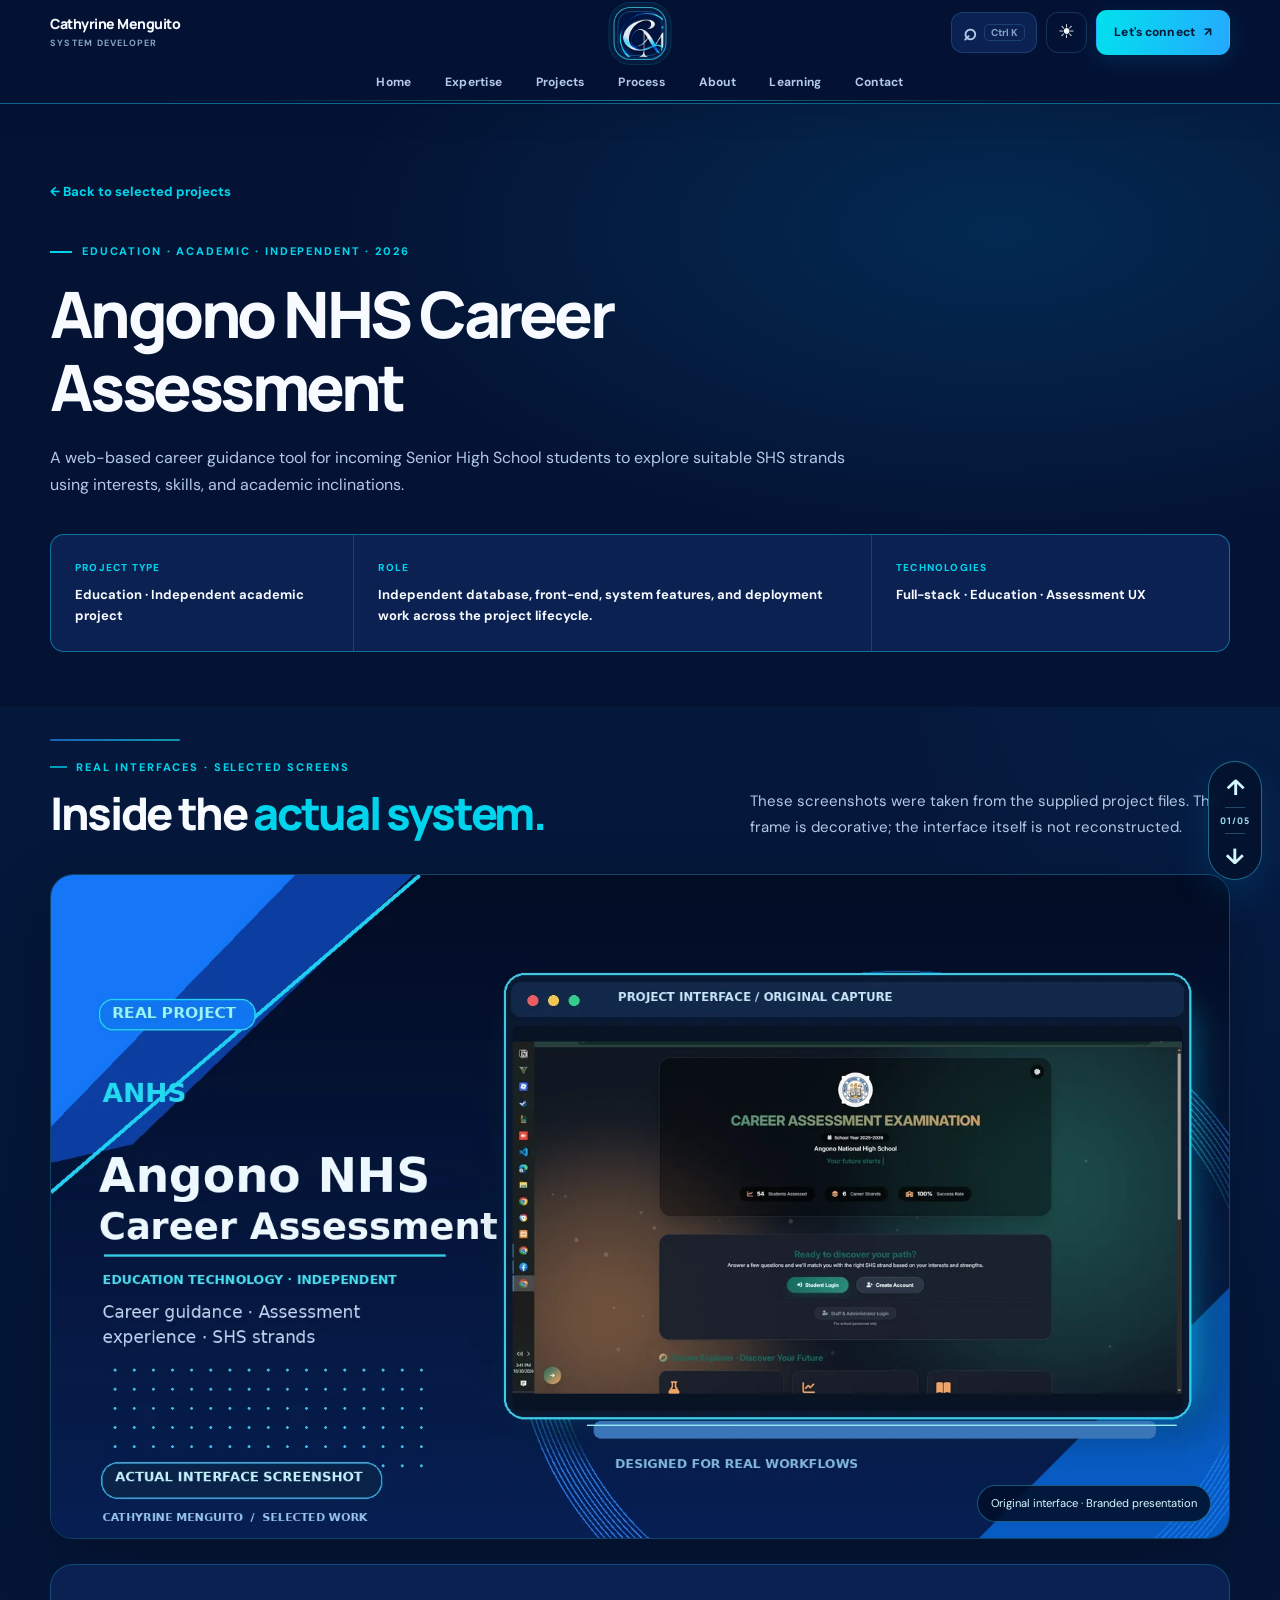
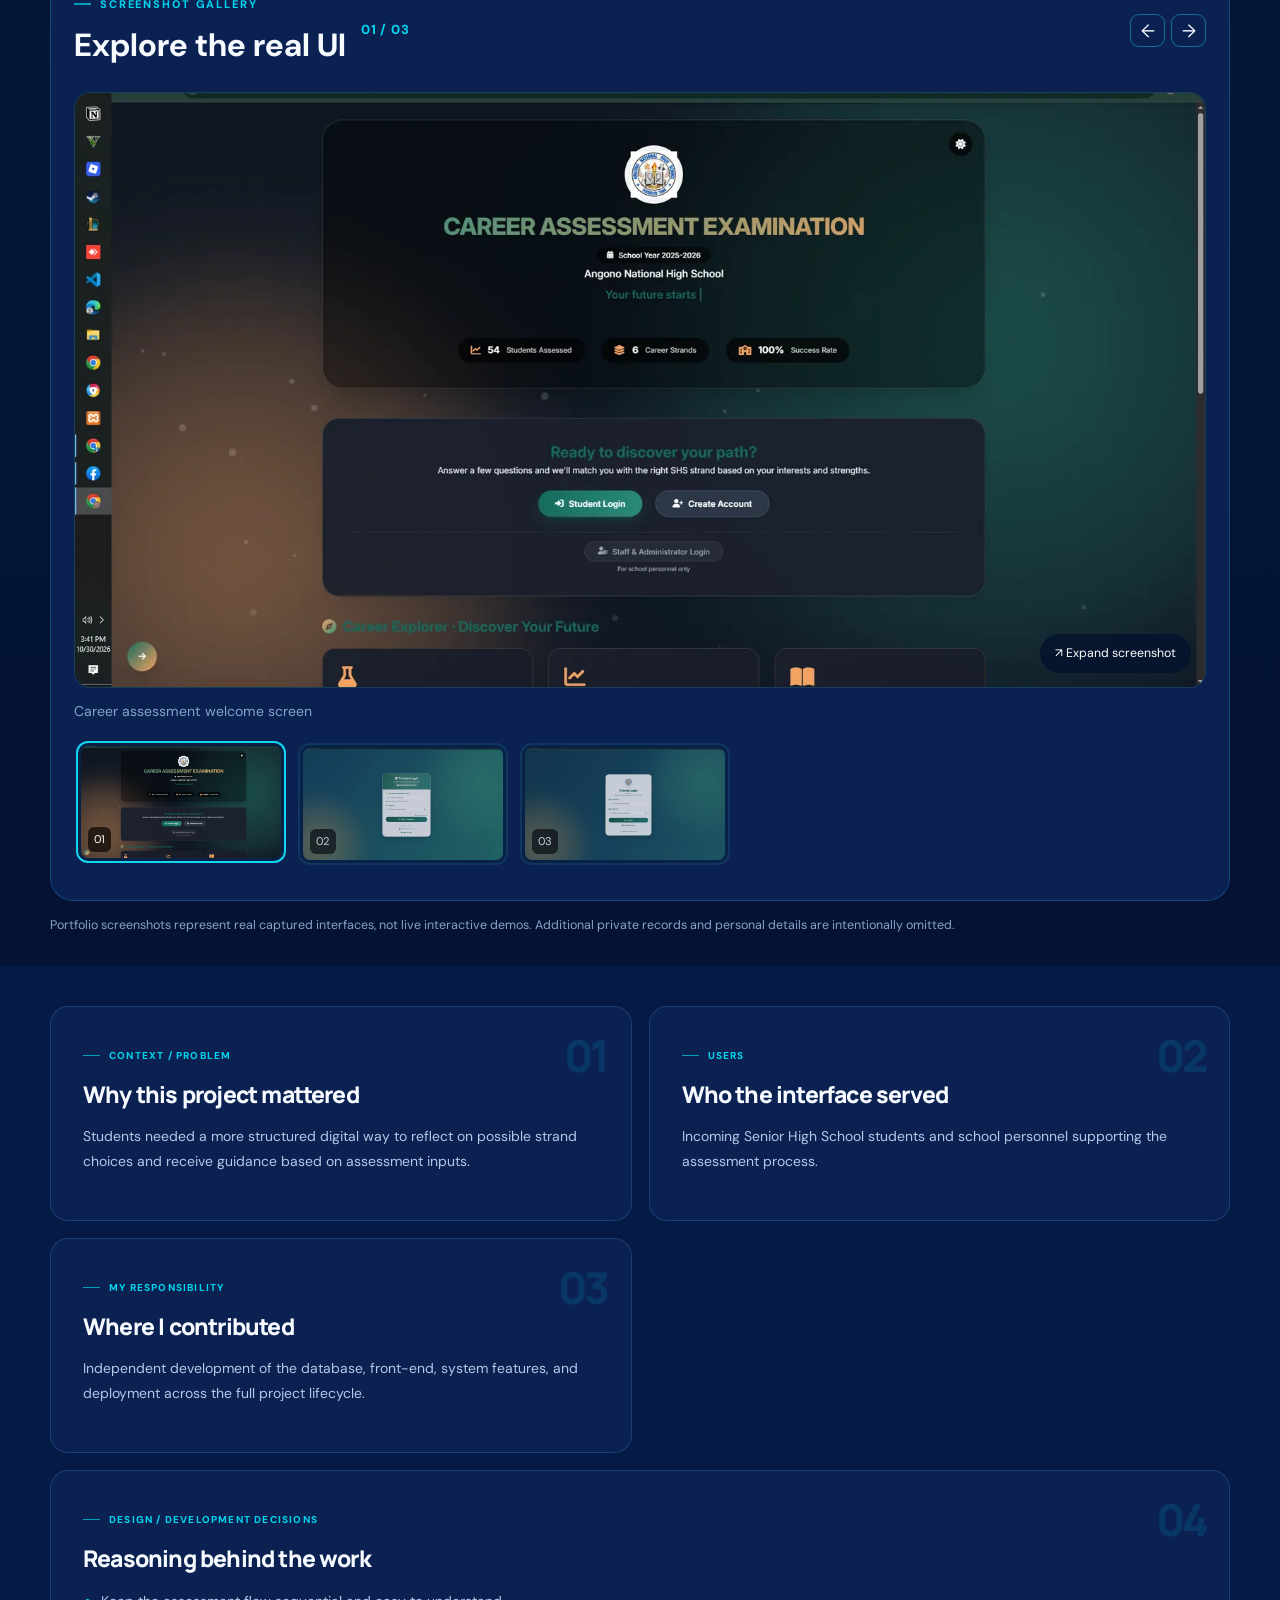
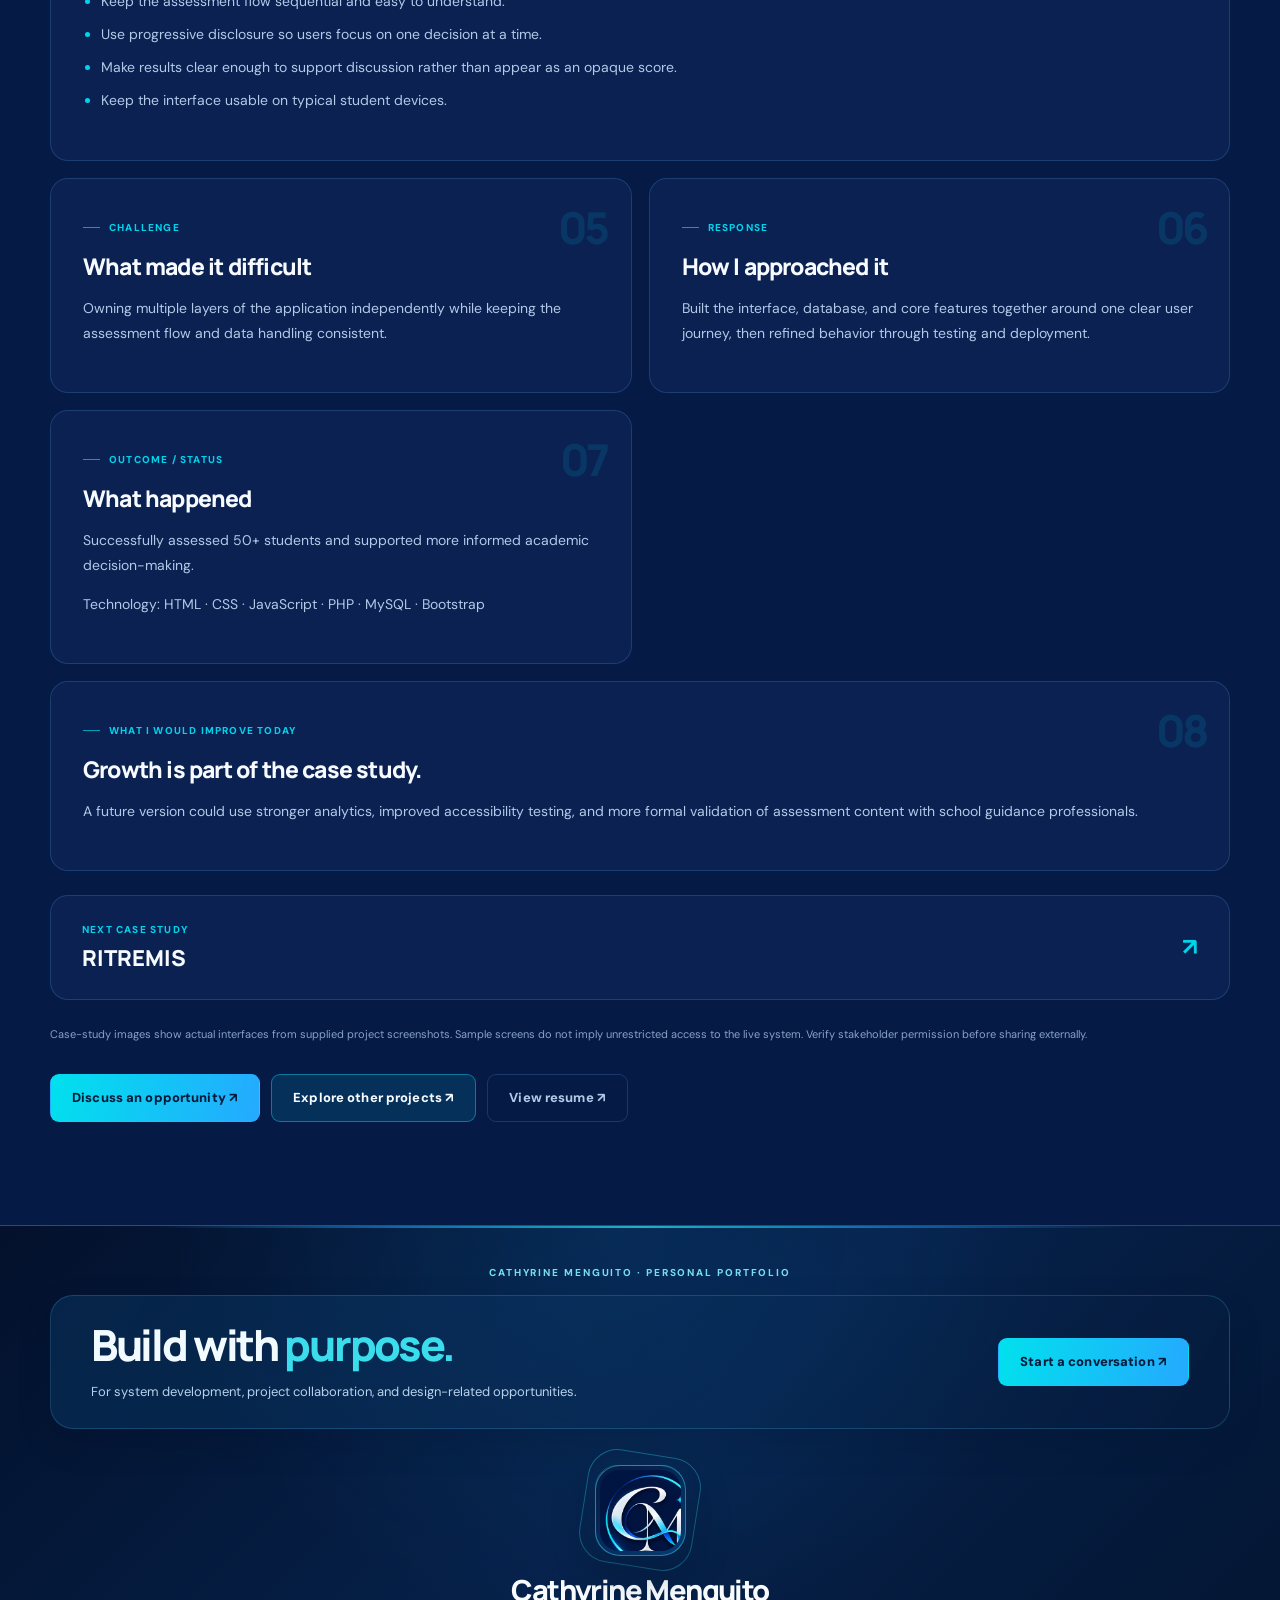
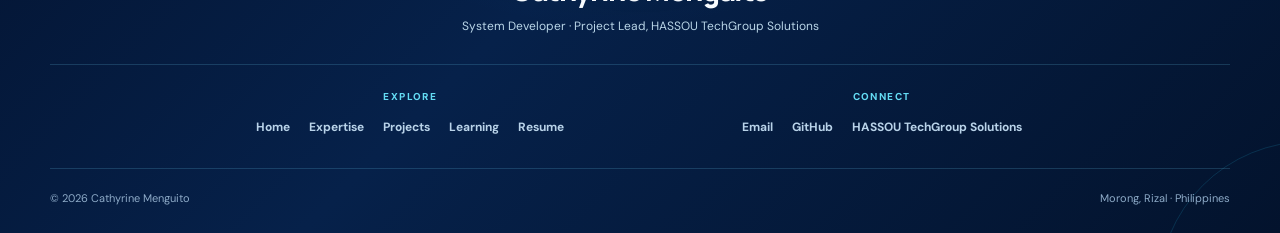
==== commit dba63b85: "Add files via upload" ====
--- a/work/angono-career-assessment/index.html
+++ b/work/angono-career-assessment/index.html
@@ -1,14 +1,8 @@
 <!DOCTYPE html>
 
-<html data-theme="dark" lang="en"><head><meta charset="utf-8"/><meta content="width=device-width,initial-scale=1" name="viewport"/><meta content="#041334" name="theme-color"/><meta content="A web-based career guidance tool for incoming Senior High School students to explore suitable SHS strands using interests, skills, and academic inclinations." name="description"/><meta content="Cathyrine Menguito" name="author"/><meta content="website" property="og:type"/><meta content="Cathyrine Menguito | System Developer" property="og:title"/><meta content="A web-based career guidance tool for incoming Senior High School students to explore suitable SHS strands using interests, skills, and academic inclinations." property="og:description"/><meta content="https://cthyrnmngt718.github.io/work/angono-career-assessment/" property="og:url"/><meta content="https://cthyrnmngt718.github.io/assets/images/projects/angono-career-assessment/showcase.webp" property="og:image"/><meta content="summary_large_image" name="twitter:card"/><link href="https://cthyrnmngt718.github.io/work/angono-career-assessment/" rel="canonical"/><link href="/favicon.ico" rel="icon"/><link href="/assets/css/site.css" rel="stylesheet"/><title>Angono NHS Career Assessment | Cathyrine Menguito</title><link href="/favicon-96x96.png" rel="icon" type="image/png"/><link href="/apple-touch-icon.png" rel="apple-touch-icon"/><link href="/assets/css/experience.css?v=5" rel="stylesheet"/><link href="/assets/css/refinement.css?v=2" rel="stylesheet"/></head><body><a class="skip-link" href="#main">Skip to content</a><header class="site-header" id="topbar"><div class="wrap header-inner"><a aria-label="Cathyrine Menguito, home" class="brand brand-wordmark" href="/"><span class="brand-copy">Cathyrine Menguito<small>System Developer</small></span></a><a aria-label="CM monogram — homepage" class="nav-center-logo" data-brand-center="true" href="/"><img alt="CM" height="52" src="/assets/images/cm-monogram.webp" width="52"/></a><nav aria-label="Main navigation"><ul class="nav-links" id="primaryNav"><li><a href="/#home">Home</a></li><li><a href="/#expertise">Expertise</a></li><li><a href="/#work">Projects</a></li><li><a href="/#approach">Process</a></li><li><a href="/#about">About</a></li><li><a href="/#learning">Learning</a></li><li><a href="/#contact">Contact</a></li></ul></nav><div class="nav-actions"><button aria-controls="commandDialog" aria-haspopup="dialog" aria-label="Open site search and quick navigation" class="command-btn" id="openCommand" type="button"><span aria-hidden="true">⌕</span><small>Ctrl K</small></button><button aria-label="Switch color theme" class="theme-btn" id="themeButton" type="button">☀</button><a class="btn btn-primary header-cta" href="/#contact">Let's connect <span aria-hidden="true">↗</span></a><button aria-controls="primaryNav" aria-expanded="false" aria-label="Toggle navigation" class="menu-btn" id="menuButton" type="button">☰</button></div></div><div aria-hidden="true" class="reading-progress" id="readingProgress"></div></header><main id="main"><div class="case-hero" id="home"><div class="wrap"><a class="text-link" href="/#work">← Back to selected projects</a><div style="margin-top:31px"><span class="eyebrow">Education · Academic · Independent · 2026</span></div><h1>Angono NHS Career Assessment</h1><p class="lead">A web-based career guidance tool for incoming Senior High School students to explore suitable SHS strands using interests, skills, and academic inclinations.</p><div class="case-overview"><div class="case-overview-cell"><span>PROJECT TYPE</span><strong>Education · Independent academic project</strong></div><div class="case-overview-cell"><span>ROLE</span><strong>Independent database, front-end, system features, and deployment work across the project lifecycle.</strong></div><div class="case-overview-cell"><span>TECHNOLOGIES</span><strong>Full-stack · Education · Assessment UX</strong></div></div></div></div><section class="case-gallery-section section" id="gallery"><div class="wrap"><div class="section-top" data-reveal="up"><div><span class="eyebrow">REAL INTERFACES · SELECTED SCREENS</span><h2>Inside the <span class="accent">actual system.</span></h2></div><p>These screenshots were taken from the supplied project files. The frame is decorative; the interface itself is not reconstructed.</p></div><div class="case-showcase" data-reveal="up"><img alt="Branded case-study showcase using a real Angono NHS interface" height="900" loading="lazy" src="/assets/images/projects/angono-career-assessment/showcase.webp" width="1600"/><div class="case-showcase-note">Original interface · Branded presentation</div></div><div class="gallery-block panel" data-gallery="angono-career-assessment" data-reveal="up"><div class="gallery-heading"><div><span class="eyebrow">SCREENSHOT GALLERY</span><h3>Explore the real UI</h3></div><span aria-live="polite" class="gallery-counter">01 / 03</span></div><figure class="gallery-figure"><button aria-label="Open displayed screenshot in full size" class="gallery-expand" type="button"><img alt="Career assessment welcome screen" class="gallery-main" loading="lazy" src="/assets/images/projects/angono-career-assessment/screen-01.webp"/><span>↗ Expand screenshot</span></button><figcaption class="gallery-caption">Career assessment welcome screen</figcaption></figure><div aria-label="Choose screenshot" class="gallery-thumbs" role="group"><button aria-label="View screenshot 1: Career assessment welcome screen" aria-pressed="true" class="gallery-thumb is-active" data-caption="Career assessment welcome screen" data-image="/assets/images/projects/angono-career-assessment/screen-01.webp" type="button"><img alt="" loading="lazy" src="/assets/images/projects/angono-career-assessment/screen-01.webp"/><span>01</span></button><button aria-label="View screenshot 2: Student sign-in screen" aria-pressed="false" class="gallery-thumb" data-caption="Student sign-in screen" data-image="/assets/images/projects/angono-career-assessment/screen-02.webp" type="button"><img alt="" loading="lazy" src="/assets/images/projects/angono-career-assessment/screen-02.webp"/><span>02</span></button><button aria-label="View screenshot 3: Administrator sign-in screen" aria-pressed="false" class="gallery-thumb" data-caption="Administrator sign-in screen" data-image="/assets/images/projects/angono-career-assessment/screen-03.webp" type="button"><img alt="" loading="lazy" src="/assets/images/projects/angono-career-assessment/screen-03.webp"/><span>03</span></button></div></div><p class="gallery-ethics">Portfolio screenshots represent real captured interfaces, not live interactive demos. Additional private records and personal details are intentionally omitted.</p></div></section><section class="section alt" style="padding-top:40px"><div class="wrap"><div class="case-grid"><section class="case-section panel" data-reveal="up"><div class="case-section-index">01</div><span class="eyebrow">CONTEXT / PROBLEM</span><h2>Why this project mattered</h2><p>Students needed a more structured digital way to reflect on possible strand choices and receive guidance based on assessment inputs.</p></section><section class="case-section panel" data-reveal="up"><div class="case-section-index">02</div><span class="eyebrow">USERS</span><h2>Who the interface served</h2><p>Incoming Senior High School students and school personnel supporting the assessment process.</p></section><section class="case-section panel" data-reveal="up"><div class="case-section-index">03</div><span class="eyebrow">MY RESPONSIBILITY</span><h2>Where I contributed</h2><p>Independent development of the database, front-end, system features, and deployment across the full project lifecycle.</p></section><section class="case-section panel wide" data-reveal="up"><div class="case-section-index">04</div><span class="eyebrow">DESIGN / DEVELOPMENT DECISIONS</span><h2>Reasoning behind the work</h2><ul class="case-points"><li>Keep the assessment flow sequential and easy to understand.</li><li>Use progressive disclosure so users focus on one decision at a time.</li><li>Make results clear enough to support discussion rather than appear as an opaque score.</li><li>Keep the interface usable on typical student devices.</li></ul></section><section class="case-section panel" data-reveal="up"><div class="case-section-index">05</div><span class="eyebrow">CHALLENGE</span><h2>What made it difficult</h2><p>Owning multiple layers of the application independently while keeping the assessment flow and data handling consistent.</p></section><section class="case-section panel" data-reveal="up"><div class="case-section-index">06</div><span class="eyebrow">RESPONSE</span><h2>How I approached it</h2><p>Built the interface, database, and core features together around one clear user journey, then refined behavior through testing and deployment.</p></section><section class="case-section panel" data-reveal="up"><div class="case-section-index">07</div><span class="eyebrow">OUTCOME / STATUS</span><h2>What happened</h2><p>Successfully assessed 50+ students and supported more informed academic decision-making.</p><p>Technology: HTML · CSS · JavaScript · PHP · MySQL · Bootstrap</p></section><section class="case-section panel wide" data-reveal="up"><div class="case-section-index">08</div><span class="eyebrow">WHAT I WOULD IMPROVE TODAY</span><h2>Growth is part of the case study.</h2><p>A future version could use stronger analytics, improved accessibility testing, and more formal validation of assessment content with school guidance professionals.</p></section></div><a class="case-next panel" data-reveal="up" href="/work/ritremis/"><span><small>NEXT CASE STUDY</small><strong>RITREMIS</strong></span><b aria-hidden="true">↗</b></a><p class="case-disclaimer">Case-study images show actual interfaces from supplied project screenshots. Sample screens do not imply unrestricted access to the live system. Verify stakeholder permission before sharing externally.</p><div class="case-end"><a class="btn btn-primary" href="/#contact">Discuss an opportunity ↗</a><a class="btn btn-secondary" href="/#work">Explore other projects ↗</a><a class="btn btn-subtle" href="/assets/docs/Final-Resume-Cathyrine-Menguito.pdf" rel="noopener" target="_blank">View resume ↗</a></div></div></section></main><footer class="footer" id="siteFooter"><div class="wrap footer-shell">
-<div aria-hidden="true" class="footer-orbit"><span></span><span></span><span></span></div>
-<div class="footer-intro" data-reveal="up"><div><span class="eyebrow">CONTACT / COLLABORATION</span><h2>Open to useful <em>software projects.</em></h2><p>For development opportunities, system work or project collaboration, send a message.</p></div><a aria-label="Email Cathyrine Menguito about a project or opportunity" class="btn btn-primary" href="mailto:cthyrnmngt718@gmail.com?subject=Portfolio%20inquiry">Email me ↗</a></div>
-<div class="footer-identity" data-reveal="up"><a aria-label="Cathyrine Menguito — back to homepage" class="footer-centered-logo" data-brand-center="true" href="/"><img alt="CM monogram, Cathyrine Menguito" height="82" loading="lazy" src="/assets/images/cm-monogram.webp" width="82"/></a><strong>Cathyrine Menguito</strong><p>System Developer · Project Lead, HASSOU TechGroup Solutions</p></div>
-<nav aria-label="Footer navigation" class="footer-links footer-link-row"><a href="/#home">Home</a><a href="/#expertise">Expertise</a><a href="/#work">Case Studies</a><a href="/#learning">Learning</a><a href="/resume.html">Resume</a><a href="https://hassou-techgroupsolutions.github.io/" rel="noopener noreferrer" target="_blank">HASSOU ↗</a><a href="https://github.com/CthyrnMngt718" rel="noopener noreferrer" target="_blank">GitHub ↗</a><a href="mailto:cthyrnmngt718@gmail.com">Email ↗</a></nav>
-<div class="footer-bottom"><span>© <span id="year">2026</span> Cathyrine Menguito. Personal portfolio.</span><span>Morong, Rizal, Philippines · Portfolio of real project work</span></div>
-</div></footer><script defer="" src="/assets/js/site.js?v=5"></script><dialog aria-labelledby="commandTitle" class="command-dialog" id="commandDialog">
+<html data-theme="dark" lang="en"><head><meta charset="utf-8"/><meta content="width=device-width,initial-scale=1" name="viewport"/><meta content="#041334" name="theme-color"/><meta content="A web-based career guidance tool for incoming Senior High School students to explore suitable SHS strands using interests, skills, and academic inclinations." name="description"/><meta content="Cathyrine Menguito" name="author"/><meta content="website" property="og:type"/><meta content="Cathyrine Menguito | System Developer" property="og:title"/><meta content="A web-based career guidance tool for incoming Senior High School students to explore suitable SHS strands using interests, skills, and academic inclinations." property="og:description"/><meta content="https://cthyrnmngt718.github.io/work/angono-career-assessment/" property="og:url"/><meta content="https://cthyrnmngt718.github.io/assets/images/social-preview.jpg?v=4" property="og:image"/><meta content="summary_large_image" name="twitter:card"/><link href="https://cthyrnmngt718.github.io/work/angono-career-assessment/" rel="canonical"/><link href="/favicon.ico" rel="icon"/><link href="/assets/css/site.css" rel="stylesheet"/><title>Angono NHS Career Assessment | Cathyrine Menguito</title><link href="/favicon-96x96.png" rel="icon" type="image/png"/><link href="/apple-touch-icon.png" rel="apple-touch-icon"/><link href="/assets/css/experience.css?v=5" rel="stylesheet"/><link href="/assets/css/refinement.css?v=2" rel="stylesheet"/><link href="/assets/css/finishing.css?v=1" rel="stylesheet"/><meta content="1200" property="og:image:width"/><meta content="630" property="og:image:height"/><meta content="image/jpeg" property="og:image:type"/><meta content="Cathyrine Menguito — System Developer and Project Lead, HASSOU TechGroup Solutions" property="og:image:alt"/><meta content="https://cthyrnmngt718.github.io/assets/images/social-preview.jpg?v=4" name="twitter:image"/></head><body><a class="skip-link" href="#main">Skip to content</a><header class="site-header" data-portfolio-header="true" id="topbar"><div class="wrap header-inner"><a aria-label="Cathyrine Menguito, home" class="brand brand-wordmark" href="/" title="Cathyrine Menguito — personal portfolio"><span class="brand-copy">Cathyrine Menguito<small>System Developer</small></span></a><a aria-label="Cathyrine Menguito — home" class="nav-center-logo" data-brand-center="true" href="/" title="CM · Cathyrine Menguito"><img alt="CM" height="52" src="/assets/images/cm-monogram.webp" width="52"/></a><nav aria-label="Main navigation" id="sitePrimaryNav"><ul class="nav-links" id="primaryNav"><li><a href="/#home">Home</a></li><li><a href="/#expertise">Expertise</a></li><li><a href="/#work">Projects</a></li><li><a href="/#approach">Process</a></li><li><a href="/#about">About</a></li><li><a href="/#learning">Learning</a></li><li><a href="/#contact">Contact</a></li></ul></nav><div class="nav-actions"><button aria-controls="commandDialog" aria-haspopup="dialog" aria-label="Open site search and quick navigation" class="command-btn" id="openCommand" type="button"><span aria-hidden="true">⌕</span><small>Ctrl K</small></button><button aria-label="Switch color theme" class="theme-btn" id="themeButton" type="button">☀</button><a class="btn btn-primary header-cta" href="/#contact">Let's connect <span aria-hidden="true">↗</span></a><button aria-controls="primaryNav" aria-expanded="false" aria-label="Toggle navigation" class="menu-btn" id="menuButton" type="button">☰</button></div></div><div aria-hidden="true" class="reading-progress" id="readingProgress"></div></header><main id="main"><div class="case-hero" id="home"><div class="wrap"><a class="text-link" href="/#work">← Back to selected projects</a><div style="margin-top:31px"><span class="eyebrow">Education · Academic · Independent · 2026</span></div><h1>Angono NHS Career Assessment</h1><p class="lead">A web-based career guidance tool for incoming Senior High School students to explore suitable SHS strands using interests, skills, and academic inclinations.</p><div class="case-overview"><div class="case-overview-cell"><span>PROJECT TYPE</span><strong>Education · Independent academic project</strong></div><div class="case-overview-cell"><span>ROLE</span><strong>Independent database, front-end, system features, and deployment work across the project lifecycle.</strong></div><div class="case-overview-cell"><span>TECHNOLOGIES</span><strong>Full-stack · Education · Assessment UX</strong></div></div></div></div><section class="case-gallery-section section" id="gallery"><div class="wrap"><div class="section-top" data-reveal="up"><div><span class="eyebrow">REAL INTERFACES · SELECTED SCREENS</span><h2>Inside the <span class="accent">actual system.</span></h2></div><p>These screenshots were taken from the supplied project files. The frame is decorative; the interface itself is not reconstructed.</p></div><div class="case-showcase" data-reveal="up"><img alt="Branded case-study showcase using a real Angono NHS interface" height="900" loading="lazy" src="/assets/images/projects/angono-career-assessment/showcase.webp" width="1600"/><div class="case-showcase-note">Original interface · Branded presentation</div></div><div class="gallery-block panel" data-gallery="angono-career-assessment" data-reveal="up"><div class="gallery-heading"><div><span class="eyebrow">SCREENSHOT GALLERY</span><h3>Explore the real UI</h3></div><span aria-live="polite" class="gallery-counter">01 / 03</span></div><figure class="gallery-figure"><button aria-label="Open displayed screenshot in full size" class="gallery-expand" type="button"><img alt="Career assessment welcome screen" class="gallery-main" loading="lazy" src="/assets/images/projects/angono-career-assessment/screen-01.webp"/><span>↗ Expand screenshot</span></button><figcaption class="gallery-caption">Career assessment welcome screen</figcaption></figure><div aria-label="Choose screenshot" class="gallery-thumbs" role="group"><button aria-label="View screenshot 1: Career assessment welcome screen" aria-pressed="true" class="gallery-thumb is-active" data-caption="Career assessment welcome screen" data-image="/assets/images/projects/angono-career-assessment/screen-01.webp" type="button"><img alt="" loading="lazy" src="/assets/images/projects/angono-career-assessment/screen-01.webp"/><span>01</span></button><button aria-label="View screenshot 2: Student sign-in screen" aria-pressed="false" class="gallery-thumb" data-caption="Student sign-in screen" data-image="/assets/images/projects/angono-career-assessment/screen-02.webp" type="button"><img alt="" loading="lazy" src="/assets/images/projects/angono-career-assessment/screen-02.webp"/><span>02</span></button><button aria-label="View screenshot 3: Administrator sign-in screen" aria-pressed="false" class="gallery-thumb" data-caption="Administrator sign-in screen" data-image="/assets/images/projects/angono-career-assessment/screen-03.webp" type="button"><img alt="" loading="lazy" src="/assets/images/projects/angono-career-assessment/screen-03.webp"/><span>03</span></button></div></div><p class="gallery-ethics">Portfolio screenshots represent real captured interfaces, not live interactive demos. Additional private records and personal details are intentionally omitted.</p></div></section><section class="section alt" style="padding-top:40px"><div class="wrap"><div class="case-grid"><section class="case-section panel" data-reveal="up"><div class="case-section-index">01</div><span class="eyebrow">CONTEXT / PROBLEM</span><h2>Why this project mattered</h2><p>Students needed a more structured digital way to reflect on possible strand choices and receive guidance based on assessment inputs.</p></section><section class="case-section panel" data-reveal="up"><div class="case-section-index">02</div><span class="eyebrow">USERS</span><h2>Who the interface served</h2><p>Incoming Senior High School students and school personnel supporting the assessment process.</p></section><section class="case-section panel" data-reveal="up"><div class="case-section-index">03</div><span class="eyebrow">MY RESPONSIBILITY</span><h2>Where I contributed</h2><p>Independent development of the database, front-end, system features, and deployment across the full project lifecycle.</p></section><section class="case-section panel wide" data-reveal="up"><div class="case-section-index">04</div><span class="eyebrow">DESIGN / DEVELOPMENT DECISIONS</span><h2>Reasoning behind the work</h2><ul class="case-points"><li>Keep the assessment flow sequential and easy to understand.</li><li>Use progressive disclosure so users focus on one decision at a time.</li><li>Make results clear enough to support discussion rather than appear as an opaque score.</li><li>Keep the interface usable on typical student devices.</li></ul></section><section class="case-section panel" data-reveal="up"><div class="case-section-index">05</div><span class="eyebrow">CHALLENGE</span><h2>What made it difficult</h2><p>Owning multiple layers of the application independently while keeping the assessment flow and data handling consistent.</p></section><section class="case-section panel" data-reveal="up"><div class="case-section-index">06</div><span class="eyebrow">RESPONSE</span><h2>How I approached it</h2><p>Built the interface, database, and core features together around one clear user journey, then refined behavior through testing and deployment.</p></section><section class="case-section panel" data-reveal="up"><div class="case-section-index">07</div><span class="eyebrow">OUTCOME / STATUS</span><h2>What happened</h2><p>Successfully assessed 50+ students and supported more informed academic decision-making.</p><p>Technology: HTML · CSS · JavaScript · PHP · MySQL · Bootstrap</p></section><section class="case-section panel wide" data-reveal="up"><div class="case-section-index">08</div><span class="eyebrow">WHAT I WOULD IMPROVE TODAY</span><h2>Growth is part of the case study.</h2><p>A future version could use stronger analytics, improved accessibility testing, and more formal validation of assessment content with school guidance professionals.</p></section></div><a class="case-next panel" data-reveal="up" href="/work/ritremis/"><span><small>NEXT CASE STUDY</small><strong>RITREMIS</strong></span><b aria-hidden="true">↗</b></a><p class="case-disclaimer">Case-study images show actual interfaces from supplied project screenshots. Sample screens do not imply unrestricted access to the live system. Verify stakeholder permission before sharing externally.</p><div class="case-end"><a class="btn btn-primary" href="/#contact">Discuss an opportunity ↗</a><a class="btn btn-secondary" href="/#work">Explore other projects ↗</a><a class="btn btn-subtle" href="/assets/docs/Final-Resume-Cathyrine-Menguito.pdf" rel="noopener" target="_blank">View resume ↗</a></div></div></section></main><footer class="footer" id="siteFooter"><div class="wrap footer-shell"><p class="footer-kicker">CATHYRINE MENGUITO · PERSONAL PORTFOLIO</p><div class="footer-rework-lead" data-reveal="up"><div class="footer-rework-copy"><h2>Build with <span>purpose.</span></h2><p>For system development, project collaboration, and design-related opportunities.</p></div><a class="btn btn-primary footer-rework-cta" href="mailto:cthyrnmngt718@gmail.com?subject=Portfolio%20inquiry">Start a conversation ↗</a></div><div class="footer-brand-stage" data-reveal="up"><div class="footer-logo-halo"><a aria-label="Cathyrine Menguito — homepage" class="footer-centered-logo" href="/"><img alt="CM monogram" height="82" loading="lazy" src="/assets/images/cm-monogram.webp" width="82"/></a></div><strong class="footer-brand-name">Cathyrine Menguito</strong><p class="footer-brand-role">System Developer · Project Lead, HASSOU TechGroup Solutions</p></div><div class="footer-navigation"><nav aria-label="Explore" class="footer-nav-group"><span class="footer-group-label">Explore</span><a href="/#home">Home</a><a href="/#expertise">Expertise</a><a href="/#work">Projects</a><a href="/#learning">Learning</a><a href="/resume.html">Resume</a></nav><nav aria-label="Connect" class="footer-nav-group"><span class="footer-group-label">Connect</span><a href="mailto:cthyrnmngt718@gmail.com">Email</a><a href="https://github.com/CthyrnMngt718" rel="noopener noreferrer" target="_blank">GitHub</a><a href="https://hassou-techgroupsolutions.github.io/" rel="noopener noreferrer" target="_blank">HASSOU TechGroup Solutions</a></nav></div><div class="footer-rework-bottom"><span>© <span id="year">2026</span> Cathyrine Menguito</span><span>Morong, Rizal · Philippines</span></div></div></footer><script defer="" src="/assets/js/site.js?v=5"></script><dialog aria-labelledby="commandTitle" class="command-dialog" id="commandDialog">
 <div class="command-heading"><div><span class="eyebrow">QUICK ACCESS</span><h2 id="commandTitle">Where would you like to go?</h2></div><button aria-label="Close quick navigation" class="dialog-close" data-close-dialog="" type="button">✕</button></div>
 <label class="visually-hidden" for="commandSearch">Search pages and projects</label><input aria-controls="commandResults" autocomplete="off" id="commandSearch" placeholder="Search sections, projects, resume…" type="search"/>
 <div aria-label="Searchable site destinations" class="command-results" id="commandResults" role="listbox"></div>
 <p class="command-hint">↑ ↓ Navigate <span>↵ Open</span> <span>Esc Close</span></p>
-</dialog><nav aria-label="Previous or next page section" class="section-rail"><button aria-label="Previous section" id="sectionPrev" title="Previous section" type="button">↑</button><span aria-hidden="true" class="rail-line"></span><span aria-live="polite" class="rail-current">1</span><span aria-hidden="true" class="rail-line"></span><button aria-label="Next section" id="sectionNext" title="Next section" type="button">↓</button></nav><script defer="" src="/assets/js/experience.js?v=5"></script><script defer="True" src="/assets/js/refinement.js?v=2"></script></body></html>+</dialog><nav aria-label="Previous or next page section" class="section-rail"><button aria-label="Previous section" id="sectionPrev" title="Previous section" type="button">↑</button><span aria-hidden="true" class="rail-line"></span><span aria-live="polite" class="rail-current">1</span><span aria-hidden="true" class="rail-line"></span><button aria-label="Next section" id="sectionNext" title="Next section" type="button">↓</button></nav><script defer="" src="/assets/js/experience.js?v=5"></script><script defer="True" src="/assets/js/refinement.js?v=2"></script><script defer="True" src="/assets/js/finishing.js?v=1"></script></body></html>
--- a/assets/css/finishing.css
+++ b/assets/css/finishing.css
@@ -0,0 +1,153 @@
+/* Final presentation layer — authentic signature, refined identity and restrained motion.
+   Builds on the existing portfolio; all meaningful content is visible without JavaScript. */
+:root {--cm-motion:cubic-bezier(.2,.78,.22,1)}
+html {scroll-padding-top:120px}
+body {text-rendering:optimizeLegibility}
+/* Header: one precisely centered identity, independent of left/right content widths. */
+.site-header[data-portfolio-header] {isolation:isolate;border-bottom:1px solid var(--line-strong);background:color-mix(in srgb,var(--bg) 94%,transparent);box-shadow:0 10px 30px rgba(0,6,25,.08)}
+.site-header[data-portfolio-header]::before {content:"";position:absolute;bottom:2px;inset-inline:0;height:1px;pointer-events:none;background:linear-gradient(90deg,transparent 8%,rgba(19,182,239,.10) 22%,rgba(28,228,239,.5) 50%,rgba(19,182,239,.10) 78%,transparent 92%)}
+.site-header .header-inner {position:relative;max-width:1180px;grid-template-columns:minmax(0,1fr) 82px minmax(0,1fr);grid-template-rows:65px 35px;height:103px;align-items:center;gap:0 14px}
+.site-header .header-inner>.brand-wordmark {grid-column:1;grid-row:1;justify-self:start;margin:0;min-width:0;max-width:235px}
+.site-header .brand-wordmark .brand-copy {font-family:Manrope,sans-serif;font-size:14px;font-weight:800;letter-spacing:-.035em;line-height:1.25}
+.site-header .brand-wordmark .brand-copy small {color:var(--muted);font-size:9px;letter-spacing:.135em;margin-top:5px}
+.site-header .header-inner>.nav-actions {grid-column:3;grid-row:1;justify-self:end;gap:9px}
+.site-header .header-inner>nav {grid-column:1/-1;grid-row:2;justify-self:center;align-self:center;position:relative}
+.site-header .nav-center-logo,.site-header.is-condensed .nav-center-logo {top:7px;left:50%;width:53px;height:53px;z-index:8;transform:translateX(-50%);border-radius:17px;border-color:rgba(70,227,248,.65);background:linear-gradient(140deg,#031331,#0c3263);box-shadow:0 0 0 4px rgba(28,187,232,.07),0 7px 25px rgba(0,12,37,.25)}
+.site-header .nav-center-logo::before {inset:-6px;border-radius:22px;border-color:rgba(21,199,239,.20)}
+.site-header .nav-center-logo::after {content:"";position:absolute;inset:3px;border:1px solid rgba(91,226,248,.24);border-radius:13px;pointer-events:none}
+.site-header .nav-center-logo img {width:47px;height:47px;border-radius:13px}
+.site-header .nav-center-logo:hover,.site-header .nav-center-logo:focus-visible {transform:translateX(-50%) translateY(-2px) scale(1.025)}
+.site-header .nav-links {gap:clamp(13px,2vw,27px);padding-bottom:1px}
+.site-header .nav-links a {display:inline-block;border-radius:7px;padding:6px 4px;font-size:12px;color:var(--sub);transition:color .2s,background-color .2s}
+.site-header .nav-links a.active {color:var(--cyan);background:var(--cyan-faint)}
+.site-header .nav-links a:hover {color:var(--cyan)}
+.site-header .nav-links a::after {bottom:0;left:4px;right:calc(100% - 4px)}
+.site-header .nav-links a.active::after,.site-header .nav-links a:hover::after {right:4px}
+.site-header .theme-btn,.site-header .command-btn {border-radius:12px;transition:background-color .2s,border-color .2s,transform .2s}
+.site-header .theme-btn:hover,.site-header .command-btn:hover {transform:translateY(-2px);border-color:var(--cyan)}
+.site-header .header-cta {min-height:39px;border-radius:11px;padding-inline:17px;box-shadow:0 6px 22px rgba(13,168,231,.13)}
+.site-header.is-condensed .header-inner {height:86px;grid-template-rows:53px 30px}
+.site-header.is-condensed .nav-center-logo {top:4px;width:46px;height:46px;border-radius:15px}
+.site-header.is-condensed .nav-center-logo img {width:41px;height:41px}
+.site-header.is-condensed .nav-links a {font-size:11px}
+html[data-theme="light"] .site-header[data-portfolio-header] {background:rgba(248,252,255,.96);border-color:rgba(8,123,182,.25)}
+html[data-theme="light"] .site-header .nav-center-logo {box-shadow:0 0 0 4px rgba(21,167,215,.1),0 8px 21px rgba(19,66,112,.18)}
+/* Portrait and interactive areas maintain hierarchy while gaining movement. */
+.hero .hero-grid {align-items:center}
+.hero .portrait-card {box-shadow:0 20px 52px rgba(0,22,65,.19)}
+.hero .portrait-wrap:hover .portrait-card {box-shadow:0 26px 60px rgba(5,82,132,.22)}
+.hero .hero-actions .btn {transition:transform .24s var(--cm-motion),box-shadow .24s,border-color .24s}
+.hero .hero-actions .btn:hover {box-shadow:0 10px 25px rgba(5,138,215,.15)}
+/* The handwritten signature sits ABOVE a single printed name, not across a second block. */
+#about .signature-seal {position:relative;display:flex!important;flex-direction:column;align-items:center;justify-content:center;gap:0!important;text-align:center;width:min(100%,810px);margin:48px auto 0!important;padding:29px clamp(18px,4vw,46px) 26px!important;border:1px solid var(--line-strong);border-radius:25px;overflow:hidden!important;background:radial-gradient(ellipse at 50% -15%,var(--cyan-faint),transparent 70%),var(--panel);box-shadow:0 18px 48px rgba(0,13,44,.10)}
+#about .signature-seal::before {content:"";position:absolute;top:0;left:15%;right:15%;height:2px;background:linear-gradient(90deg,transparent,var(--cyan),transparent);opacity:.9}
+#about .signature-seal::after {content:"";position:absolute;right:-62px;bottom:-92px;width:225px;height:225px;border:1px solid var(--line);border-radius:50%;pointer-events:none}
+.signature-eyebrow {font-size:10px;font-weight:800;letter-spacing:.18em;color:var(--cyan)}
+.signature-center {display:flex;flex-direction:column;align-items:center;width:100%;margin-top:1px;position:relative;z-index:2}
+.signature-art {position:relative;width:min(340px,100%);height:164px;margin:0 auto -17px;overflow:visible;transition:transform .65s var(--cm-motion)}
+.signature-image {position:absolute;display:block!important;inset:-13px 0 auto 0!important;width:100%!important;height:187px!important;max-width:none!important;object-fit:contain!important;filter:drop-shadow(0 2px 8px rgba(8,193,238,.16));transform:none!important;transition:opacity .25s ease!important}
+.signature-on-dark {opacity:1;visibility:visible}
+.signature-on-light {opacity:0;visibility:hidden}
+html[data-theme="light"] .signature-on-dark {opacity:0;visibility:hidden}
+html[data-theme="light"] .signature-on-light {opacity:1;visibility:visible;filter:drop-shadow(0 2px 7px rgba(2,87,139,.1))}
+.signature-seal:hover .signature-art {transform:translateY(-4px)}
+.signature-name {font-family:Manrope,sans-serif;font-size:clamp(24px,3.2vw,34px);line-height:1.2;font-weight:800;letter-spacing:-.055em;color:var(--text)}
+.signature-underline {width:87px;height:2px;margin:18px auto 16px;border-radius:5px;background:linear-gradient(90deg,transparent,var(--cyan),transparent)}
+.signature-role {max-width:560px;margin:0;color:var(--sub);font-size:12px;line-height:1.75}
+.signature-footnote {display:block;margin-top:17px;color:var(--muted);font-size:10px;letter-spacing:.02em}
+/* Footer: single cohesive visual unit and centered CM identity. */
+.footer {background:radial-gradient(ellipse at 48% 0%,rgba(13,123,200,.16),transparent 47%),linear-gradient(135deg,#03112c 0%,#06214a 48%,#03132d 100%)!important;padding:0!important;position:relative;border-top:1px solid rgba(34,191,240,.36)}
+.footer::before {height:2px;opacity:.7;background:linear-gradient(90deg,transparent 12%,#1385d3,#25ecf3,#1385d3,transparent 88%)}
+.footer-shell {padding:38px 0 0!important;position:relative}
+.footer-kicker {margin:0 0 14px!important;color:#78ddec;font-weight:800;font-size:10px;letter-spacing:.19em;text-align:center}
+.footer-rework-lead {display:flex;align-items:center;justify-content:space-between;gap:24px;padding:25px clamp(22px,4vw,40px);border:1px solid rgba(70,183,230,.24);border-radius:23px;background:linear-gradient(120deg,rgba(16,92,152,.24),rgba(6,28,63,.42));box-shadow:0 14px 36px rgba(1,7,23,.12)}
+.footer-rework-copy h2 {margin:0;font:800 clamp(27px,3.7vw,43px)/1.12 Manrope,sans-serif;letter-spacing:-.054em;color:#f1fbff}
+.footer-rework-copy h2 span {color:#3bddec}
+.footer-rework-copy p {max-width:540px;margin:12px 0 0;color:#b8d2ed;font-size:13px;line-height:1.7}
+.footer-rework-cta {flex:none;white-space:nowrap}
+.footer-brand-stage {display:flex;align-items:center;flex-direction:column;text-align:center;position:relative;isolation:isolate;padding:31px 0 27px}
+.footer-logo-halo {display:grid;place-items:center;position:relative;width:100px;height:100px;margin:0 auto 13px}
+.footer-logo-halo::before {content:"";position:absolute;inset:-7px;border-radius:30px;border:1px solid rgba(52,224,245,.35);transform:rotate(9deg);pointer-events:none}
+.footer-logo-halo::after {content:"";position:absolute;inset:5px;border-radius:22px;border:1px solid rgba(52,224,245,.23);pointer-events:none}
+.footer-logo-halo .footer-centered-logo {width:91px;height:91px;margin:0!important;border-radius:25px;position:relative;z-index:1;background:linear-gradient(145deg,#041b43,#073b71);box-shadow:0 12px 40px rgba(0,13,32,.38),0 0 24px rgba(9,168,235,.11)}
+.footer-logo-halo .footer-centered-logo img {width:81px;height:81px;object-fit:contain;border-radius:20px}
+.footer-brand-name {font:800 clamp(22px,3vw,29px)/1.18 Manrope,sans-serif;letter-spacing:-.055em;color:#f8fcff}
+.footer-brand-role {max-width:540px;color:#bad6e8!important;margin:8px 0 0;font-size:12px!important;line-height:1.75;text-wrap:balance}
+.footer-navigation {display:flex;justify-content:center;gap:clamp(44px,8vw,130px);padding:23px 0 30px;border-top:1px solid rgba(105,197,235,.2);border-bottom:1px solid rgba(105,197,235,.2)}
+.footer-nav-group {display:flex;flex-wrap:wrap;justify-content:center;align-content:start;gap:10px 19px;max-width:530px}
+.footer-group-label {flex:0 0 100%;width:100%;text-align:center;color:#64dcf4;font-size:10px;font-weight:800;letter-spacing:.14em;text-transform:uppercase;margin-bottom:2px}
+.footer-nav-group a {font-size:12px;font-weight:700;color:#b9d3e9;border-bottom:1px solid transparent;transition:transform .25s var(--cm-motion),color .25s,border-color .25s}
+.footer-nav-group a:hover,.footer-nav-group a:focus-visible {color:#66ebf5;transform:translateY(-2px);border-color:rgba(73,215,240,.58)}
+.footer-rework-bottom {display:flex;justify-content:space-between;gap:16px;flex-wrap:wrap;padding:20px 0 25px;color:#8eabc8;font-size:11px}
+/* Focusable micro-movement, section entrance cues, consistent with reduced-motion support. */
+@keyframes cm-section-in-down {from{opacity:.55;transform:translateY(17px)}to{opacity:1;transform:none}}
+@keyframes cm-section-in-up {from{opacity:.55;transform:translateY(-13px)}to{opacity:1;transform:none}}
+@keyframes cm-card-arrival {from{opacity:.75;transform:translateY(14px)}to{opacity:1;transform:none}}
+@keyframes cm-indicator {from{transform:scaleX(.05);opacity:.15}to{transform:scaleX(1);opacity:1}}
+body.motion-enhanced .section.cm-just-entered .section-top h2,
+body.motion-enhanced .section.cm-just-entered .about-intro h2,
+body.motion-enhanced .section.cm-just-entered .contact-info h2 {animation:cm-section-in-down .8s var(--cm-motion) both}
+body.motion-enhanced[data-scroll-direction="up"] .section.cm-just-entered .section-top h2,
+body.motion-enhanced[data-scroll-direction="up"] .section.cm-just-entered .about-intro h2,
+body.motion-enhanced[data-scroll-direction="up"] .section.cm-just-entered .contact-info h2 {animation-name:cm-section-in-up}
+body.motion-enhanced .section.cm-just-entered .section-top::before {animation:cm-indicator .65s var(--cm-motion) both;transform-origin:left}
+body.motion-enhanced .section.cm-just-entered .project-card,
+body.motion-enhanced .section.cm-just-entered .expert-card {animation:cm-card-arrival .7s var(--cm-motion) both}
+body.motion-enhanced .section.cm-just-entered .project-card:nth-child(2),body.motion-enhanced .section.cm-just-entered .expert-card:nth-child(2){animation-delay:.07s}
+body.motion-enhanced .section.cm-just-entered .project-card:nth-child(3),body.motion-enhanced .section.cm-just-entered .expert-card:nth-child(3){animation-delay:.13s}
+body.motion-enhanced .section.cm-just-entered .project-card:nth-child(4),body.motion-enhanced .section.cm-just-entered .expert-card:nth-child(4){animation-delay:.19s}
+@media (min-width:881px) {html{scroll-padding-top:112px}}
+@media (max-width:1120px) {.site-header .nav-links{gap:18px}}
+@media (max-width:880px) {
+  html {scroll-padding-top:78px}
+  .site-header .header-inner,.site-header.is-condensed .header-inner {height:72px;grid-template-columns:minmax(0,1fr) 55px minmax(0,1fr);grid-template-rows:72px}
+  .site-header .header-inner>nav {grid-column:1/-1;grid-row:1;justify-self:stretch}
+  .site-header .nav-links {top:71px}
+  .site-header .nav-center-logo,.site-header.is-condensed .nav-center-logo {top:10px;width:50px;height:50px}
+  .site-header .nav-center-logo img,.site-header.is-condensed .nav-center-logo img {width:44px;height:44px}
+  .site-header .header-inner>.brand-wordmark{max-width:170px}
+  .site-header .nav-actions{gap:6px}
+  .footer-rework-lead {padding:25px}
+}
+@media (max-width:650px) {
+  .site-header .header-inner,.site-header.is-condensed .header-inner {height:67px;grid-template-rows:67px;grid-template-columns:minmax(0,1fr) 46px minmax(0,1fr)}
+  .site-header .header-inner>.brand-wordmark {max-width:110px}
+  .site-header .brand-wordmark .brand-copy{font-size:10px}
+  .site-header .brand-wordmark .brand-copy small {font-size:6.8px;letter-spacing:.07em}
+  .site-header .nav-center-logo,.site-header.is-condensed .nav-center-logo {top:11px;width:45px;height:45px}
+  .site-header .nav-center-logo img,.site-header.is-condensed .nav-center-logo img {width:40px;height:40px}
+  .site-header .nav-links {top:66px}
+  #about .signature-seal {padding:26px 18px 22px!important;margin-top:30px!important}
+  .signature-art {height:143px;width:min(300px,100%);margin-bottom:-10px}
+  .signature-image {height:166px!important}
+  .signature-footnote {font-size:9.5px}
+  .footer-shell {padding-top:26px!important}
+  .footer-rework-lead {display:block;text-align:center;padding:25px 17px}
+  .footer-rework-copy h2 {font-size:30px}
+  .footer-rework-copy p {margin-inline:auto}
+  .footer-rework-cta {margin-top:19px;max-width:100%;white-space:normal}
+  .footer-brand-stage {padding:25px 0 24px}
+  .footer-navigation {gap:25px;padding:22px 0 25px;flex-direction:column}
+  .footer-nav-group {max-width:none;gap:10px 17px}
+  .footer-rework-bottom {display:flex;flex-direction:column;align-items:center;text-align:center;gap:6px;padding:18px 0 24px}
+}
+@media (max-width:400px) {
+  .site-header .header-inner>.brand-wordmark{max-width:102px}
+  .site-header .nav-center-logo,.site-header.is-condensed .nav-center-logo {top:13px;width:41px;height:41px}
+  .site-header .nav-center-logo img,.site-header.is-condensed .nav-center-logo img {width:36px;height:36px}
+  .site-header .command-btn{display:none}
+}
+@media (prefers-reduced-motion:reduce) {
+  .site-header *, .section *, .footer *, .signature-art {animation:none!important;transition:none!important}
+  html {scroll-behavior:auto}
+}
+/* Precise separation: original ink remains fully above the printed name. */
+.signature-art {width:235px;height:182px;margin:8px auto 10px}
+.signature-image {inset:0!important;width:100%!important;height:182px!important}
+.signature-name {margin-top:0}
+@media(max-width:650px){
+  .signature-art{width:205px;height:163px;margin:7px auto 10px}
+  .signature-image{height:163px!important}
+  .footer-rework-bottom{padding-bottom:83px}
+}
+html {overflow-x:clip}
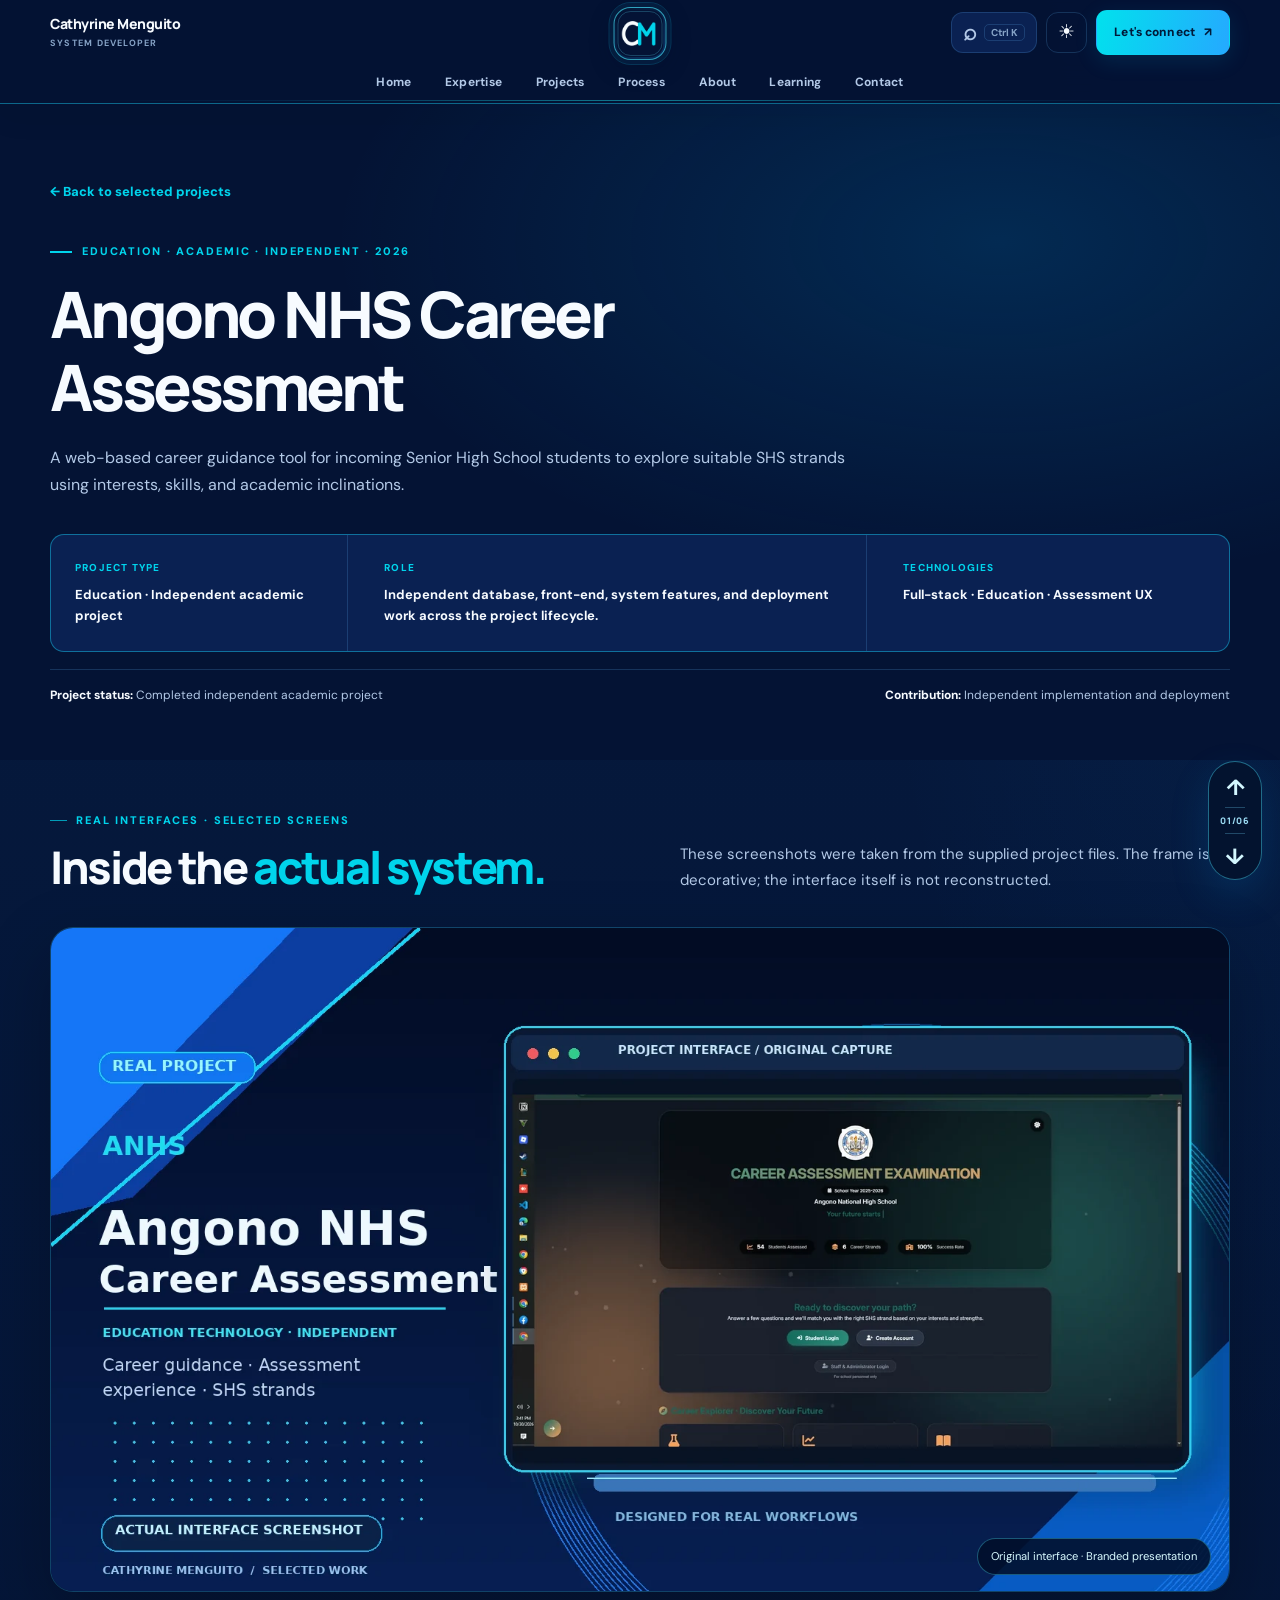
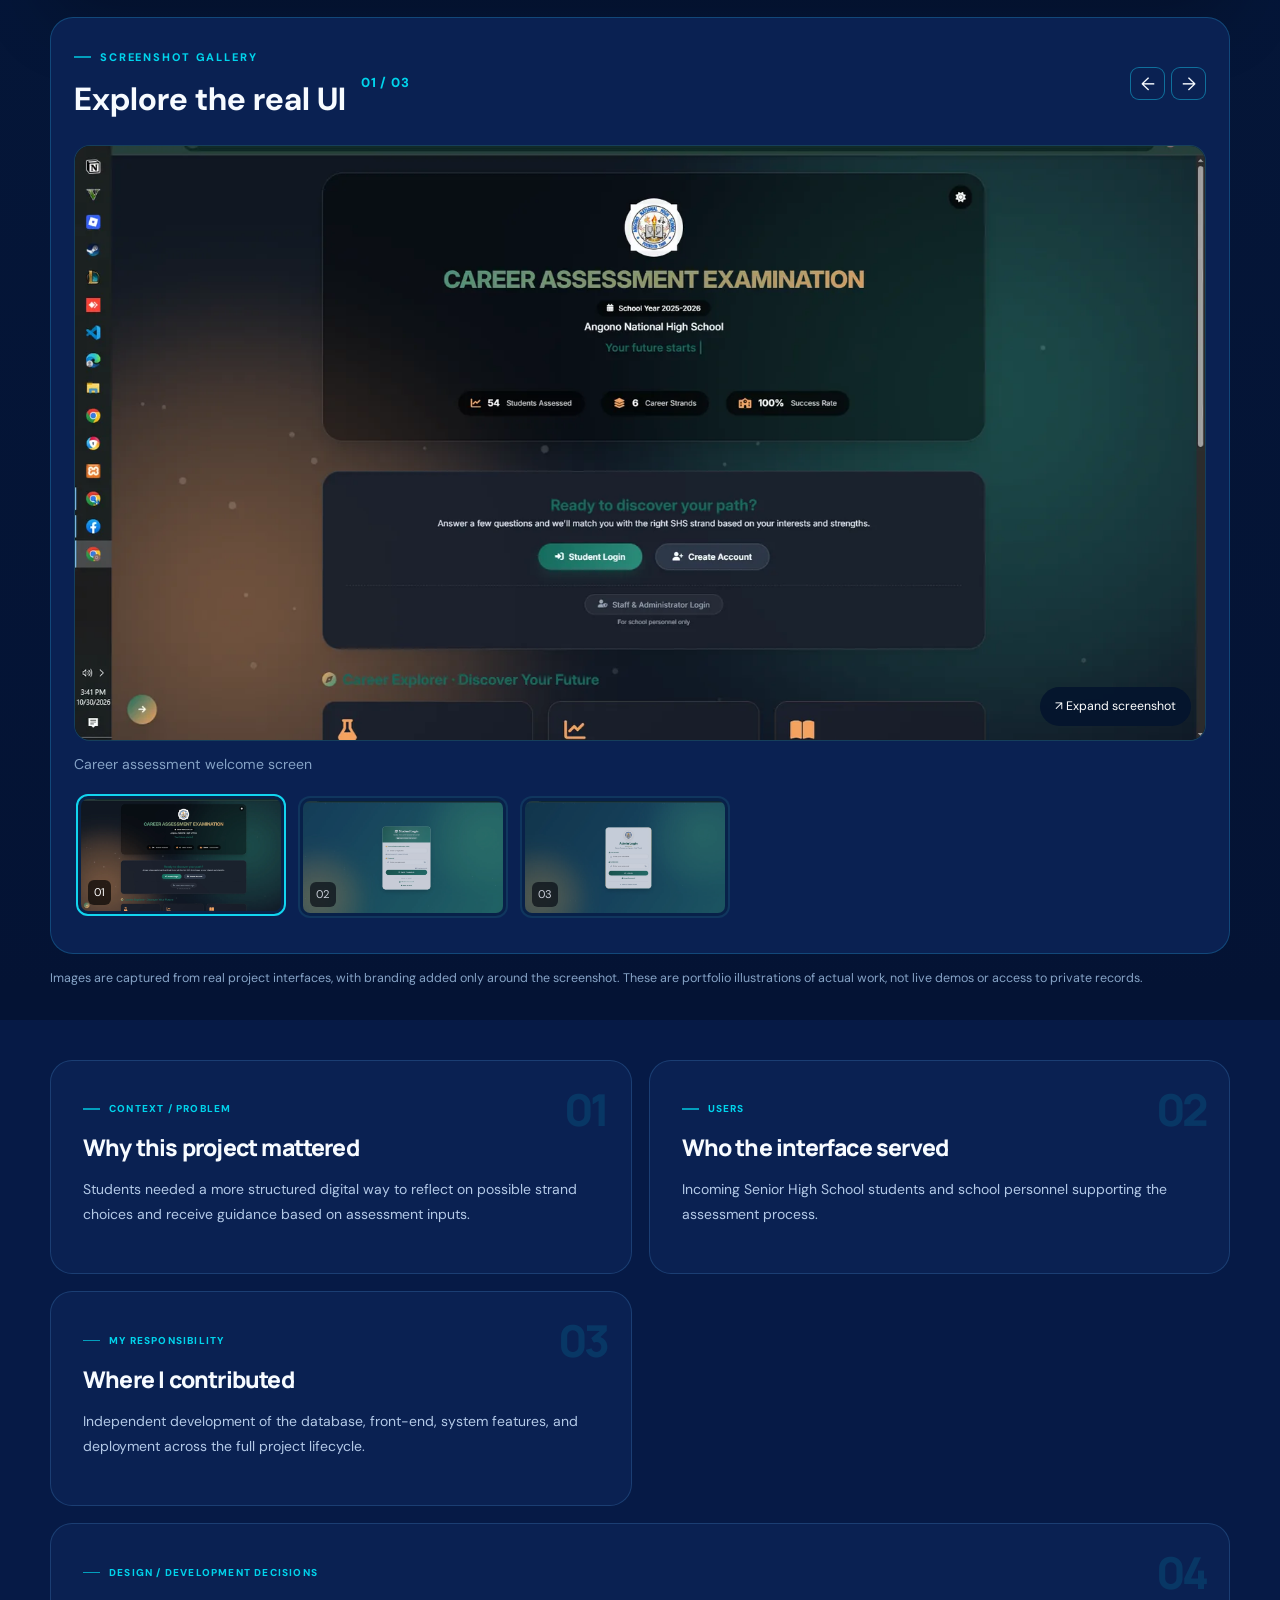
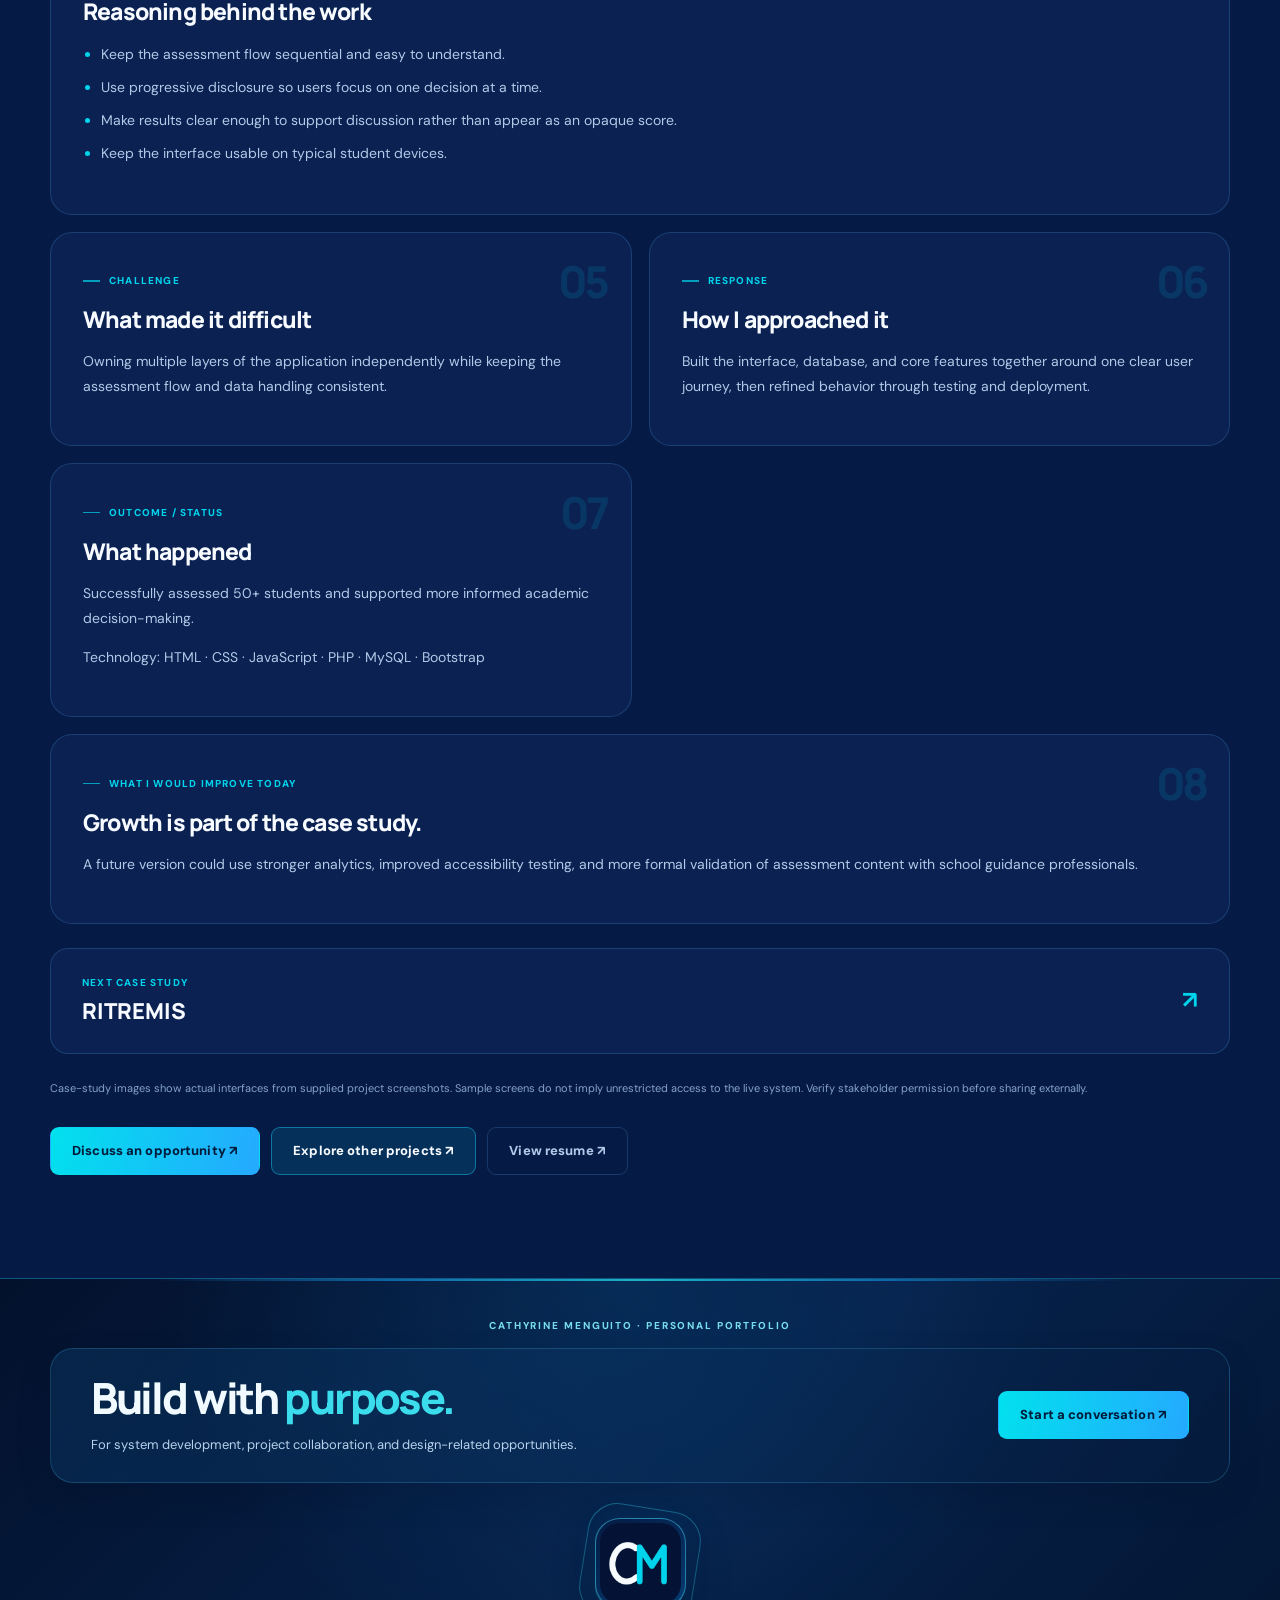
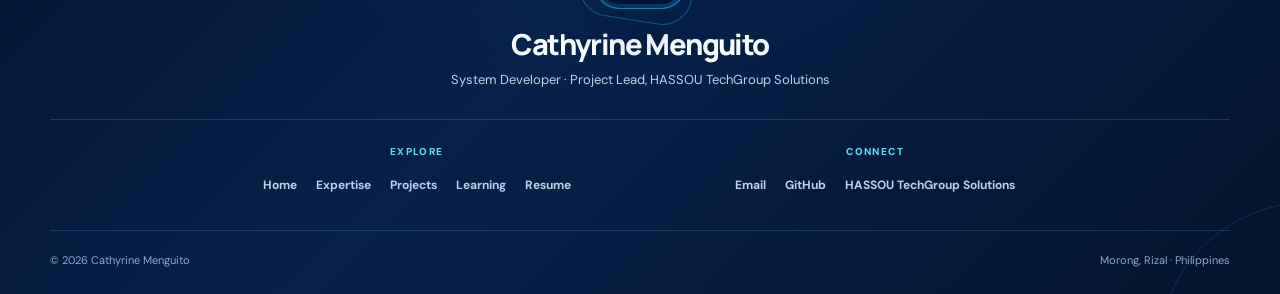
==== commit 6d7d6ab7: "Add files via upload" ====
--- a/work/angono-career-assessment/index.html
+++ b/work/angono-career-assessment/index.html
@@ -1,8 +1,8 @@
 <!DOCTYPE html>
 
-<html data-theme="dark" lang="en"><head><meta charset="utf-8"/><meta content="width=device-width,initial-scale=1" name="viewport"/><meta content="#041334" name="theme-color"/><meta content="A web-based career guidance tool for incoming Senior High School students to explore suitable SHS strands using interests, skills, and academic inclinations." name="description"/><meta content="Cathyrine Menguito" name="author"/><meta content="website" property="og:type"/><meta content="Cathyrine Menguito | System Developer" property="og:title"/><meta content="A web-based career guidance tool for incoming Senior High School students to explore suitable SHS strands using interests, skills, and academic inclinations." property="og:description"/><meta content="https://cthyrnmngt718.github.io/work/angono-career-assessment/" property="og:url"/><meta content="https://cthyrnmngt718.github.io/assets/images/social-preview.jpg?v=4" property="og:image"/><meta content="summary_large_image" name="twitter:card"/><link href="https://cthyrnmngt718.github.io/work/angono-career-assessment/" rel="canonical"/><link href="/favicon.ico" rel="icon"/><link href="/assets/css/site.css" rel="stylesheet"/><title>Angono NHS Career Assessment | Cathyrine Menguito</title><link href="/favicon-96x96.png" rel="icon" type="image/png"/><link href="/apple-touch-icon.png" rel="apple-touch-icon"/><link href="/assets/css/experience.css?v=5" rel="stylesheet"/><link href="/assets/css/refinement.css?v=2" rel="stylesheet"/><link href="/assets/css/finishing.css?v=1" rel="stylesheet"/><meta content="1200" property="og:image:width"/><meta content="630" property="og:image:height"/><meta content="image/jpeg" property="og:image:type"/><meta content="Cathyrine Menguito — System Developer and Project Lead, HASSOU TechGroup Solutions" property="og:image:alt"/><meta content="https://cthyrnmngt718.github.io/assets/images/social-preview.jpg?v=4" name="twitter:image"/></head><body><a class="skip-link" href="#main">Skip to content</a><header class="site-header" data-portfolio-header="true" id="topbar"><div class="wrap header-inner"><a aria-label="Cathyrine Menguito, home" class="brand brand-wordmark" href="/" title="Cathyrine Menguito — personal portfolio"><span class="brand-copy">Cathyrine Menguito<small>System Developer</small></span></a><a aria-label="Cathyrine Menguito — home" class="nav-center-logo" data-brand-center="true" href="/" title="CM · Cathyrine Menguito"><img alt="CM" height="52" src="/assets/images/cm-monogram.webp" width="52"/></a><nav aria-label="Main navigation" id="sitePrimaryNav"><ul class="nav-links" id="primaryNav"><li><a href="/#home">Home</a></li><li><a href="/#expertise">Expertise</a></li><li><a href="/#work">Projects</a></li><li><a href="/#approach">Process</a></li><li><a href="/#about">About</a></li><li><a href="/#learning">Learning</a></li><li><a href="/#contact">Contact</a></li></ul></nav><div class="nav-actions"><button aria-controls="commandDialog" aria-haspopup="dialog" aria-label="Open site search and quick navigation" class="command-btn" id="openCommand" type="button"><span aria-hidden="true">⌕</span><small>Ctrl K</small></button><button aria-label="Switch color theme" class="theme-btn" id="themeButton" type="button">☀</button><a class="btn btn-primary header-cta" href="/#contact">Let's connect <span aria-hidden="true">↗</span></a><button aria-controls="primaryNav" aria-expanded="false" aria-label="Toggle navigation" class="menu-btn" id="menuButton" type="button">☰</button></div></div><div aria-hidden="true" class="reading-progress" id="readingProgress"></div></header><main id="main"><div class="case-hero" id="home"><div class="wrap"><a class="text-link" href="/#work">← Back to selected projects</a><div style="margin-top:31px"><span class="eyebrow">Education · Academic · Independent · 2026</span></div><h1>Angono NHS Career Assessment</h1><p class="lead">A web-based career guidance tool for incoming Senior High School students to explore suitable SHS strands using interests, skills, and academic inclinations.</p><div class="case-overview"><div class="case-overview-cell"><span>PROJECT TYPE</span><strong>Education · Independent academic project</strong></div><div class="case-overview-cell"><span>ROLE</span><strong>Independent database, front-end, system features, and deployment work across the project lifecycle.</strong></div><div class="case-overview-cell"><span>TECHNOLOGIES</span><strong>Full-stack · Education · Assessment UX</strong></div></div></div></div><section class="case-gallery-section section" id="gallery"><div class="wrap"><div class="section-top" data-reveal="up"><div><span class="eyebrow">REAL INTERFACES · SELECTED SCREENS</span><h2>Inside the <span class="accent">actual system.</span></h2></div><p>These screenshots were taken from the supplied project files. The frame is decorative; the interface itself is not reconstructed.</p></div><div class="case-showcase" data-reveal="up"><img alt="Branded case-study showcase using a real Angono NHS interface" height="900" loading="lazy" src="/assets/images/projects/angono-career-assessment/showcase.webp" width="1600"/><div class="case-showcase-note">Original interface · Branded presentation</div></div><div class="gallery-block panel" data-gallery="angono-career-assessment" data-reveal="up"><div class="gallery-heading"><div><span class="eyebrow">SCREENSHOT GALLERY</span><h3>Explore the real UI</h3></div><span aria-live="polite" class="gallery-counter">01 / 03</span></div><figure class="gallery-figure"><button aria-label="Open displayed screenshot in full size" class="gallery-expand" type="button"><img alt="Career assessment welcome screen" class="gallery-main" loading="lazy" src="/assets/images/projects/angono-career-assessment/screen-01.webp"/><span>↗ Expand screenshot</span></button><figcaption class="gallery-caption">Career assessment welcome screen</figcaption></figure><div aria-label="Choose screenshot" class="gallery-thumbs" role="group"><button aria-label="View screenshot 1: Career assessment welcome screen" aria-pressed="true" class="gallery-thumb is-active" data-caption="Career assessment welcome screen" data-image="/assets/images/projects/angono-career-assessment/screen-01.webp" type="button"><img alt="" loading="lazy" src="/assets/images/projects/angono-career-assessment/screen-01.webp"/><span>01</span></button><button aria-label="View screenshot 2: Student sign-in screen" aria-pressed="false" class="gallery-thumb" data-caption="Student sign-in screen" data-image="/assets/images/projects/angono-career-assessment/screen-02.webp" type="button"><img alt="" loading="lazy" src="/assets/images/projects/angono-career-assessment/screen-02.webp"/><span>02</span></button><button aria-label="View screenshot 3: Administrator sign-in screen" aria-pressed="false" class="gallery-thumb" data-caption="Administrator sign-in screen" data-image="/assets/images/projects/angono-career-assessment/screen-03.webp" type="button"><img alt="" loading="lazy" src="/assets/images/projects/angono-career-assessment/screen-03.webp"/><span>03</span></button></div></div><p class="gallery-ethics">Portfolio screenshots represent real captured interfaces, not live interactive demos. Additional private records and personal details are intentionally omitted.</p></div></section><section class="section alt" style="padding-top:40px"><div class="wrap"><div class="case-grid"><section class="case-section panel" data-reveal="up"><div class="case-section-index">01</div><span class="eyebrow">CONTEXT / PROBLEM</span><h2>Why this project mattered</h2><p>Students needed a more structured digital way to reflect on possible strand choices and receive guidance based on assessment inputs.</p></section><section class="case-section panel" data-reveal="up"><div class="case-section-index">02</div><span class="eyebrow">USERS</span><h2>Who the interface served</h2><p>Incoming Senior High School students and school personnel supporting the assessment process.</p></section><section class="case-section panel" data-reveal="up"><div class="case-section-index">03</div><span class="eyebrow">MY RESPONSIBILITY</span><h2>Where I contributed</h2><p>Independent development of the database, front-end, system features, and deployment across the full project lifecycle.</p></section><section class="case-section panel wide" data-reveal="up"><div class="case-section-index">04</div><span class="eyebrow">DESIGN / DEVELOPMENT DECISIONS</span><h2>Reasoning behind the work</h2><ul class="case-points"><li>Keep the assessment flow sequential and easy to understand.</li><li>Use progressive disclosure so users focus on one decision at a time.</li><li>Make results clear enough to support discussion rather than appear as an opaque score.</li><li>Keep the interface usable on typical student devices.</li></ul></section><section class="case-section panel" data-reveal="up"><div class="case-section-index">05</div><span class="eyebrow">CHALLENGE</span><h2>What made it difficult</h2><p>Owning multiple layers of the application independently while keeping the assessment flow and data handling consistent.</p></section><section class="case-section panel" data-reveal="up"><div class="case-section-index">06</div><span class="eyebrow">RESPONSE</span><h2>How I approached it</h2><p>Built the interface, database, and core features together around one clear user journey, then refined behavior through testing and deployment.</p></section><section class="case-section panel" data-reveal="up"><div class="case-section-index">07</div><span class="eyebrow">OUTCOME / STATUS</span><h2>What happened</h2><p>Successfully assessed 50+ students and supported more informed academic decision-making.</p><p>Technology: HTML · CSS · JavaScript · PHP · MySQL · Bootstrap</p></section><section class="case-section panel wide" data-reveal="up"><div class="case-section-index">08</div><span class="eyebrow">WHAT I WOULD IMPROVE TODAY</span><h2>Growth is part of the case study.</h2><p>A future version could use stronger analytics, improved accessibility testing, and more formal validation of assessment content with school guidance professionals.</p></section></div><a class="case-next panel" data-reveal="up" href="/work/ritremis/"><span><small>NEXT CASE STUDY</small><strong>RITREMIS</strong></span><b aria-hidden="true">↗</b></a><p class="case-disclaimer">Case-study images show actual interfaces from supplied project screenshots. Sample screens do not imply unrestricted access to the live system. Verify stakeholder permission before sharing externally.</p><div class="case-end"><a class="btn btn-primary" href="/#contact">Discuss an opportunity ↗</a><a class="btn btn-secondary" href="/#work">Explore other projects ↗</a><a class="btn btn-subtle" href="/assets/docs/Final-Resume-Cathyrine-Menguito.pdf" rel="noopener" target="_blank">View resume ↗</a></div></div></section></main><footer class="footer" id="siteFooter"><div class="wrap footer-shell"><p class="footer-kicker">CATHYRINE MENGUITO · PERSONAL PORTFOLIO</p><div class="footer-rework-lead" data-reveal="up"><div class="footer-rework-copy"><h2>Build with <span>purpose.</span></h2><p>For system development, project collaboration, and design-related opportunities.</p></div><a class="btn btn-primary footer-rework-cta" href="mailto:cthyrnmngt718@gmail.com?subject=Portfolio%20inquiry">Start a conversation ↗</a></div><div class="footer-brand-stage" data-reveal="up"><div class="footer-logo-halo"><a aria-label="Cathyrine Menguito — homepage" class="footer-centered-logo" href="/"><img alt="CM monogram" height="82" loading="lazy" src="/assets/images/cm-monogram.webp" width="82"/></a></div><strong class="footer-brand-name">Cathyrine Menguito</strong><p class="footer-brand-role">System Developer · Project Lead, HASSOU TechGroup Solutions</p></div><div class="footer-navigation"><nav aria-label="Explore" class="footer-nav-group"><span class="footer-group-label">Explore</span><a href="/#home">Home</a><a href="/#expertise">Expertise</a><a href="/#work">Projects</a><a href="/#learning">Learning</a><a href="/resume.html">Resume</a></nav><nav aria-label="Connect" class="footer-nav-group"><span class="footer-group-label">Connect</span><a href="mailto:cthyrnmngt718@gmail.com">Email</a><a href="https://github.com/CthyrnMngt718" rel="noopener noreferrer" target="_blank">GitHub</a><a href="https://hassou-techgroupsolutions.github.io/" rel="noopener noreferrer" target="_blank">HASSOU TechGroup Solutions</a></nav></div><div class="footer-rework-bottom"><span>© <span id="year">2026</span> Cathyrine Menguito</span><span>Morong, Rizal · Philippines</span></div></div></footer><script defer="" src="/assets/js/site.js?v=5"></script><dialog aria-labelledby="commandTitle" class="command-dialog" id="commandDialog">
+<html data-theme="dark" lang="en"><head><meta charset="utf-8"/><meta content="width=device-width,initial-scale=1" name="viewport"/><meta content="#041334" name="theme-color"/><meta content="A web-based career guidance tool for incoming Senior High School students to explore suitable SHS strands using interests, skills, and academic inclinations." name="description"/><meta content="Cathyrine Menguito" name="author"/><meta content="website" property="og:type"/><meta content="Angono NHS Career Assessment | Case Study · Cathyrine Menguito" property="og:title"/><meta content="A web-based career guidance tool for incoming Senior High School students to explore suitable SHS strands using interests, skills, and academic inclinations." property="og:description"/><meta content="https://cthyrnmngt718.github.io/work/angono-career-assessment/" property="og:url"/><meta content="https://cthyrnmngt718.github.io/assets/images/social/angono-career-assessment.jpg" property="og:image"/><meta content="summary_large_image" name="twitter:card"/><link href="https://cthyrnmngt718.github.io/work/angono-career-assessment/" rel="canonical"/><link href="/favicon.ico?v=phase1" rel="icon" sizes="any"/><link href="/favicon.svg?v=phase1" rel="icon" type="image/svg+xml"/><title>Angono NHS Career Assessment | Case Study · Cathyrine Menguito</title><link href="/favicon-96x96.png?v=phase1" rel="icon" sizes="96x96" type="image/png"/><link href="/apple-touch-icon.png?v=phase1" rel="apple-touch-icon" sizes="180x180"/><link href="/site.webmanifest" rel="manifest"/><meta content="1200" property="og:image:width"/><meta content="630" property="og:image:height"/><meta content="image/jpeg" property="og:image:type"/><meta content="Angono NHS Career Assessment — real project screenshot and case study by Cathyrine Menguito" property="og:image:alt"/><meta content="https://cthyrnmngt718.github.io/assets/images/social/angono-career-assessment.jpg" name="twitter:image"/><link href="/assets/css/portfolio.css?v=final1" rel="stylesheet"/></head><body><a class="skip-link" href="#main">Skip to content</a><header class="site-header" data-portfolio-header="true" id="topbar"><div class="wrap header-inner"><a aria-label="Cathyrine Menguito, home" class="brand brand-wordmark" href="/" title="Cathyrine Menguito — personal portfolio"><span class="brand-copy">Cathyrine Menguito<small>System Developer</small></span></a><a aria-label="Cathyrine Menguito — home" class="nav-center-logo" data-brand-center="true" href="/" title="CM · Cathyrine Menguito"><img alt="CM monogram" height="52" src="/assets/images/cm-monogram.webp?v=phase1" width="52"/></a><nav aria-label="Main navigation" id="sitePrimaryNav"><ul class="nav-links" id="primaryNav"><li><a href="/#home">Home</a></li><li><a href="/#expertise">Expertise</a></li><li><a href="/#work">Projects</a></li><li><a href="/#approach">Process</a></li><li><a href="/#about">About</a></li><li><a href="/#learning">Learning</a></li><li><a href="/#contact">Contact</a></li></ul></nav><div class="nav-actions"><button aria-controls="commandDialog" aria-haspopup="dialog" aria-label="Open site search and quick navigation" class="command-btn" id="openCommand" type="button"><span aria-hidden="true">⌕</span><small>Ctrl K</small></button><button aria-label="Switch color theme" class="theme-btn" id="themeButton" type="button">☀</button><a class="btn btn-primary header-cta" href="/#contact">Let's connect <span aria-hidden="true">↗</span></a><button aria-controls="primaryNav" aria-expanded="false" aria-label="Toggle navigation" class="menu-btn" id="menuButton" type="button">☰</button></div></div><div aria-hidden="true" class="reading-progress" id="readingProgress"></div></header><main id="main"><div class="case-hero" id="home"><div class="wrap"><a class="text-link" href="/#work">← Back to selected projects</a><div style="margin-top:31px"><span class="eyebrow">Education · Academic · Independent · 2026</span></div><h1>Angono NHS Career Assessment</h1><p class="lead">A web-based career guidance tool for incoming Senior High School students to explore suitable SHS strands using interests, skills, and academic inclinations.</p><div class="case-overview"><div class="case-overview-cell"><span>PROJECT TYPE</span><strong>Education · Independent academic project</strong></div><div class="case-overview-cell"><span>ROLE</span><strong>Independent database, front-end, system features, and deployment work across the project lifecycle.</strong></div><div class="case-overview-cell"><span>TECHNOLOGIES</span><strong>Full-stack · Education · Assessment UX</strong></div></div><div class="case-proofline"><span><strong>Project status: </strong>Completed independent academic project</span><span><strong>Contribution: </strong>Independent implementation and deployment</span></div></div></div><section class="case-gallery-section section" id="gallery"><div class="wrap"><div class="section-top" data-reveal="up"><div><span class="eyebrow">REAL INTERFACES · SELECTED SCREENS</span><h2>Inside the <span class="accent">actual system.</span></h2></div><p>These screenshots were taken from the supplied project files. The frame is decorative; the interface itself is not reconstructed.</p></div><div class="case-showcase" data-reveal="up"><img alt="Branded case-study showcase using a real Angono NHS interface" height="900" loading="lazy" src="/assets/images/projects/angono-career-assessment/showcase.webp" width="1600"/><div class="case-showcase-note">Original interface · Branded presentation</div></div><div class="gallery-block panel" data-gallery="angono-career-assessment" data-reveal="up"><div class="gallery-heading"><div><span class="eyebrow">SCREENSHOT GALLERY</span><h3>Explore the real UI</h3></div><span aria-live="polite" class="gallery-counter">01 / 03</span></div><figure class="gallery-figure"><button aria-label="Open displayed screenshot in full size" class="gallery-expand" type="button"><img alt="Career assessment welcome screen" class="gallery-main" loading="lazy" src="/assets/images/projects/angono-career-assessment/screen-01.webp"/><span>↗ Expand screenshot</span></button><figcaption class="gallery-caption">Career assessment welcome screen</figcaption></figure><div aria-label="Choose screenshot" class="gallery-thumbs" role="group"><button aria-label="View screenshot 1: Career assessment welcome screen" aria-pressed="true" class="gallery-thumb is-active" data-caption="Career assessment welcome screen" data-image="/assets/images/projects/angono-career-assessment/screen-01.webp" type="button"><img alt="" loading="lazy" src="/assets/images/projects/angono-career-assessment/screen-01.webp"/><span>01</span></button><button aria-label="View screenshot 2: Student sign-in screen" aria-pressed="false" class="gallery-thumb" data-caption="Student sign-in screen" data-image="/assets/images/projects/angono-career-assessment/screen-02.webp" type="button"><img alt="" loading="lazy" src="/assets/images/projects/angono-career-assessment/screen-02.webp"/><span>02</span></button><button aria-label="View screenshot 3: Administrator sign-in screen" aria-pressed="false" class="gallery-thumb" data-caption="Administrator sign-in screen" data-image="/assets/images/projects/angono-career-assessment/screen-03.webp" type="button"><img alt="" loading="lazy" src="/assets/images/projects/angono-career-assessment/screen-03.webp"/><span>03</span></button></div></div><p class="gallery-ethics">Images are captured from real project interfaces, with branding added only around the screenshot. These are portfolio illustrations of actual work, not live demos or access to private records.</p></div></section><section class="section alt" style="padding-top:40px"><div class="wrap"><div class="case-grid"><section class="case-section panel" data-reveal="up"><div class="case-section-index">01</div><span class="eyebrow">CONTEXT / PROBLEM</span><h2>Why this project mattered</h2><p>Students needed a more structured digital way to reflect on possible strand choices and receive guidance based on assessment inputs.</p></section><section class="case-section panel" data-reveal="up"><div class="case-section-index">02</div><span class="eyebrow">USERS</span><h2>Who the interface served</h2><p>Incoming Senior High School students and school personnel supporting the assessment process.</p></section><section class="case-section panel" data-reveal="up"><div class="case-section-index">03</div><span class="eyebrow">MY RESPONSIBILITY</span><h2>Where I contributed</h2><p>Independent development of the database, front-end, system features, and deployment across the full project lifecycle.</p></section><section class="case-section panel wide" data-reveal="up"><div class="case-section-index">04</div><span class="eyebrow">DESIGN / DEVELOPMENT DECISIONS</span><h2>Reasoning behind the work</h2><ul class="case-points"><li>Keep the assessment flow sequential and easy to understand.</li><li>Use progressive disclosure so users focus on one decision at a time.</li><li>Make results clear enough to support discussion rather than appear as an opaque score.</li><li>Keep the interface usable on typical student devices.</li></ul></section><section class="case-section panel" data-reveal="up"><div class="case-section-index">05</div><span class="eyebrow">CHALLENGE</span><h2>What made it difficult</h2><p>Owning multiple layers of the application independently while keeping the assessment flow and data handling consistent.</p></section><section class="case-section panel" data-reveal="up"><div class="case-section-index">06</div><span class="eyebrow">RESPONSE</span><h2>How I approached it</h2><p>Built the interface, database, and core features together around one clear user journey, then refined behavior through testing and deployment.</p></section><section class="case-section panel" data-reveal="up"><div class="case-section-index">07</div><span class="eyebrow">OUTCOME / STATUS</span><h2>What happened</h2><p>Successfully assessed 50+ students and supported more informed academic decision-making.</p><p>Technology: HTML · CSS · JavaScript · PHP · MySQL · Bootstrap</p></section><section class="case-section panel wide" data-reveal="up"><div class="case-section-index">08</div><span class="eyebrow">WHAT I WOULD IMPROVE TODAY</span><h2>Growth is part of the case study.</h2><p>A future version could use stronger analytics, improved accessibility testing, and more formal validation of assessment content with school guidance professionals.</p></section></div><a class="case-next panel" data-reveal="up" href="/work/ritremis/"><span><small>NEXT CASE STUDY</small><strong>RITREMIS</strong></span><b aria-hidden="true">↗</b></a><p class="case-disclaimer">Case-study images show actual interfaces from supplied project screenshots. Sample screens do not imply unrestricted access to the live system. Verify stakeholder permission before sharing externally.</p><div class="case-end"><a class="btn btn-primary" href="/#contact">Discuss an opportunity ↗</a><a class="btn btn-secondary" href="/#work">Explore other projects ↗</a><a class="btn btn-subtle" href="/assets/docs/Final-Resume-Cathyrine-Menguito.pdf" rel="noopener" target="_blank">View resume ↗</a></div></div></section></main><footer class="footer" id="siteFooter"><div class="wrap footer-shell"><p class="footer-kicker">CATHYRINE MENGUITO · PERSONAL PORTFOLIO</p><div class="footer-rework-lead" data-reveal="up"><div class="footer-rework-copy"><h2>Build with <span>purpose.</span></h2><p>For system development, project collaboration, and design-related opportunities.</p></div><a class="btn btn-primary footer-rework-cta" href="mailto:cthyrnmngt718@gmail.com?subject=Portfolio%20inquiry">Start a conversation ↗</a></div><div class="footer-brand-stage" data-reveal="up"><div class="footer-logo-halo"><a aria-label="Cathyrine Menguito — homepage" class="footer-centered-logo" href="/"><img alt="CM monogram" height="82" loading="lazy" src="/assets/images/cm-monogram.webp?v=phase1" width="82"/></a></div><strong class="footer-brand-name">Cathyrine Menguito</strong><p class="footer-brand-role">System Developer · Project Lead, HASSOU TechGroup Solutions</p></div><div class="footer-navigation"><nav aria-label="Explore" class="footer-nav-group"><span class="footer-group-label">Explore</span><a href="/#home">Home</a><a href="/#expertise">Expertise</a><a href="/#work">Projects</a><a href="/#learning">Learning</a><a href="/resume.html">Resume</a></nav><nav aria-label="Connect" class="footer-nav-group"><span class="footer-group-label">Connect</span><a href="mailto:cthyrnmngt718@gmail.com">Email</a><a href="https://github.com/CthyrnMngt718" rel="noopener noreferrer" target="_blank">GitHub</a><a href="https://hassou-techgroupsolutions.github.io/" rel="noopener noreferrer" target="_blank">HASSOU TechGroup Solutions</a></nav></div><div class="footer-rework-bottom"><span>© <span id="year">2026</span> Cathyrine Menguito</span><span>Morong, Rizal · Philippines</span></div></div></footer><dialog aria-labelledby="commandTitle" class="command-dialog" id="commandDialog">
 <div class="command-heading"><div><span class="eyebrow">QUICK ACCESS</span><h2 id="commandTitle">Where would you like to go?</h2></div><button aria-label="Close quick navigation" class="dialog-close" data-close-dialog="" type="button">✕</button></div>
 <label class="visually-hidden" for="commandSearch">Search pages and projects</label><input aria-controls="commandResults" autocomplete="off" id="commandSearch" placeholder="Search sections, projects, resume…" type="search"/>
 <div aria-label="Searchable site destinations" class="command-results" id="commandResults" role="listbox"></div>
 <p class="command-hint">↑ ↓ Navigate <span>↵ Open</span> <span>Esc Close</span></p>
-</dialog><nav aria-label="Previous or next page section" class="section-rail"><button aria-label="Previous section" id="sectionPrev" title="Previous section" type="button">↑</button><span aria-hidden="true" class="rail-line"></span><span aria-live="polite" class="rail-current">1</span><span aria-hidden="true" class="rail-line"></span><button aria-label="Next section" id="sectionNext" title="Next section" type="button">↓</button></nav><script defer="" src="/assets/js/experience.js?v=5"></script><script defer="True" src="/assets/js/refinement.js?v=2"></script><script defer="True" src="/assets/js/finishing.js?v=1"></script></body></html>+</dialog><nav aria-label="Previous or next page section" class="section-rail"><button aria-label="Previous section" id="sectionPrev" title="Previous section" type="button">↑</button><span aria-hidden="true" class="rail-line"></span><span aria-live="polite" class="rail-current">1</span><span aria-hidden="true" class="rail-line"></span><button aria-label="Next section" id="sectionNext" title="Next section" type="button">↓</button></nav><script src="/assets/js/portfolio.js?v=final1"></script></body></html>
--- a/assets/css/portfolio.css
+++ b/assets/css/portfolio.css
@@ -0,0 +1,806 @@
+/* CATHYRINE MENGUITO | PORTFOLIO 2026
+   Consolidated cascade order. Edits and overrides grouped by their original layer.
+   Brand source: BRAND_GUIDE.md; new UI primitives in final design section. */
+
+
+/* ============ site.css ============ */
+@import url("https://fonts.googleapis.com/css2?family=DM+Sans:wght@400;500;600;700&family=Manrope:wght@400;500;600;700;800&display=swap");
+:root{color-scheme:dark;--bg:#041334;--bg2:#061a46;--panel:#0a2152;--panel2:#0d285e;--line:rgba(96,179,244,.20);--line-strong:rgba(22,205,242,.46);--text:#f7fbff;--sub:#b3c9e7;--muted:#86a3c6;--cyan:#00d4ec;--blue:#168eff;--cyan-faint:rgba(0,212,236,.12);--blue-faint:rgba(22,142,255,.15);--shadow:0 18px 60px rgba(0,6,26,.28);--radius:18px;--wrap:1180px}
+html[data-theme="light"]{color-scheme:light;--bg:#f3f8ff;--bg2:#e8f1fc;--panel:#ffffff;--panel2:#f7fbff;--line:rgba(15,80,150,.17);--line-strong:rgba(0,126,180,.35);--text:#082147;--sub:#355475;--muted:#5b7190;--cyan:#007eac;--blue:#075fbb;--cyan-faint:rgba(0,144,180,.10);--blue-faint:rgba(10,106,211,.08);--shadow:0 18px 60px rgba(27,72,130,.08)}
+*{box-sizing:border-box}html{scroll-behavior:smooth;scroll-padding-top:92px}body{margin:0;background:var(--bg);color:var(--text);font:400 15px/1.7 'DM Sans',sans-serif;overflow-x:hidden}a{color:inherit;text-decoration:none}button,input,select,textarea{font:inherit}button{cursor:pointer}img{display:block;max-width:100%}::selection{background:var(--cyan);color:#041334}a:focus-visible,button:focus-visible,input:focus-visible,textarea:focus-visible,select:focus-visible{outline:3px solid var(--cyan);outline-offset:4px}.skip-link{position:absolute;z-index:900;top:-80px;left:15px;padding:12px 18px;background:var(--cyan);color:#041334}.skip-link:focus{top:14px}.wrap{width:min(var(--wrap),calc(100% - 54px));margin-inline:auto}.eyebrow{display:inline-flex;gap:10px;align-items:center;color:var(--cyan);font-size:11px;font-weight:800;letter-spacing:.17em;text-transform:uppercase}.eyebrow:before{content:'';width:22px;height:2px;background:var(--cyan)}.section{padding:103px 0;position:relative}.section.alt{background:var(--bg2)}.section-top{display:flex;align-items:flex-end;justify-content:space-between;gap:30px;margin-bottom:34px}.section-top h2,.section-head h2{font:800 clamp(29px,4vw,45px)/1.17 'Manrope',sans-serif;letter-spacing:-.052em;margin:11px 0 0;max-width:760px}.section-top p,.section-head p{max-width:480px;color:var(--sub);margin:12px 0 0}.section-head{max-width:750px;margin-bottom:34px}.accent{color:var(--cyan)}.text-link{display:inline-flex;align-items:center;gap:8px;color:var(--cyan);font-weight:800;font-size:13px}.text-link:hover{text-decoration:underline;text-underline-offset:4px}.btn{display:inline-flex;justify-content:center;align-items:center;gap:9px;min-height:48px;padding:0 21px;border:1px solid var(--line-strong);border-radius:9px;font-size:13px;font-weight:800;letter-spacing:.01em;transition:background .2s,transform .2s,border-color .2s;text-align:center}.btn:hover{transform:translateY(-2px)}.btn-primary{color:#001a39;background:linear-gradient(105deg,#01e1ed,#25a9ff);border-color:transparent}.btn-primary:hover{filter:brightness(1.06)}.btn-secondary{background:var(--cyan-faint);color:var(--text)}.btn-subtle{border-color:var(--line);color:var(--sub)}.icon-arrow{font-size:17px;line-height:1}.tag-list{display:flex;flex-wrap:wrap;gap:7px;list-style:none;margin:0;padding:0}.tag-list li{font-size:11px;font-weight:700;color:var(--sub);padding:6px 10px;background:var(--blue-faint);border:1px solid var(--line);border-radius:6px}.panel{background:var(--panel);border:1px solid var(--line);border-radius:var(--radius)}
+/* HEADER */.site-header{position:sticky;top:0;z-index:50;background:rgba(4,19,52,.94);border-bottom:1px solid rgba(100,181,254,.14);backdrop-filter:blur(18px)}html[data-theme="light"] .site-header{background:rgba(248,251,255,.95)}.header-inner{height:76px;display:flex;align-items:center;justify-content:space-between;gap:28px}.brand{display:flex;align-items:center;gap:12px;min-width:216px}.brand-mark{display:grid;place-items:center;width:42px;height:42px;border-radius:11px 2px 11px 2px;background:linear-gradient(140deg,#11d8fb 0%,#0860d9 100%);color:#fff;font:800 17px 'Manrope',sans-serif;letter-spacing:-.08em}.brand-copy{font:800 13px/1.2 'Manrope',sans-serif;letter-spacing:-.025em}.brand-copy small{display:block;margin-top:5px;color:var(--muted);font:700 9px/1.2 'DM Sans',sans-serif;text-transform:uppercase;letter-spacing:.19em}.nav-links{display:flex;align-items:center;gap:23px;list-style:none;margin:0;padding:0}.nav-links a{font-weight:700;color:var(--sub);font-size:12px}.nav-links a:hover,.nav-links a.active{color:var(--cyan)}.nav-actions{display:flex;align-items:center;gap:10px}.theme-btn,.menu-btn{width:41px;height:41px;border:1px solid var(--line);border-radius:9px;background:transparent;color:var(--text);display:grid;place-items:center;font-size:19px}.theme-btn:hover,.menu-btn:hover{background:var(--cyan-faint)}.menu-btn{display:none}.header-cta{min-height:41px;font-size:12px;padding:0 14px}
+/* HERO */.hero{position:relative;isolation:isolate;overflow:hidden;padding:90px 0 95px;min-height:680px;background:radial-gradient(ellipse at 72% 25%,rgba(0,115,219,.20),transparent 43%),var(--bg)}.hero:before{content:'';position:absolute;top:-280px;right:-120px;width:460px;height:800px;transform:rotate(43deg);border:1px solid rgba(0,215,239,.1);background:linear-gradient(90deg,transparent 20%,rgba(16,99,220,.23) 20%,rgba(16,99,220,.23) 32%,transparent 32%,transparent 44%,rgba(0,216,245,.11) 44%,rgba(0,216,245,.11) 46%,transparent 46%);z-index:-1;pointer-events:none}.hero:after{content:'';position:absolute;bottom:-390px;left:-230px;width:520px;height:670px;border:1px solid rgba(0,215,239,.08);transform:rotate(43deg);background:linear-gradient(90deg,transparent 38%,rgba(14,113,242,.14) 38%,rgba(14,113,242,.14) 66%,transparent 66%);z-index:-1}.hero-grid{display:grid;grid-template-columns:minmax(0,1.18fr) minmax(330px,.82fr);gap:60px;align-items:center}.availability{display:inline-flex;gap:9px;align-items:center;border:1px solid var(--line-strong);background:var(--cyan-faint);color:var(--sub);border-radius:100px;padding:8px 13px;font-weight:700;font-size:11px}.status-dot{width:7px;height:7px;background:#34e3c5;border-radius:50%}.hero h1{font:800 clamp(46px,5.65vw,78px)/1.09 'Manrope',sans-serif;letter-spacing:-.064em;margin:23px 0 21px}.hero h1 .line{display:block}.hero-desc{color:var(--sub);font-size:16px;line-height:1.8;max-width:600px;margin:0}.hero-byline{color:var(--cyan);font-size:12px;font-weight:800;letter-spacing:.15em;text-transform:uppercase;margin:28px 0 0}.hero-actions{display:flex;flex-wrap:wrap;gap:11px;margin-top:29px}.hero-socials{display:flex;flex-wrap:wrap;gap:21px;margin-top:32px;font-size:12px}.hero-socials a{color:var(--muted);display:inline-flex;align-items:center;gap:7px}.hero-socials a:hover{color:var(--cyan)}.hero-socials svg{width:16px;height:16px}.portrait-wrap{position:relative;max-width:410px;margin:10px auto 0;width:100%}.portrait-wrap:before{content:'';position:absolute;inset:-13px 13px 13px -13px;border:1px solid var(--cyan);clip-path:polygon(0 0,75% 0,100% 25%,100% 100%,0 100%);opacity:.65}.portrait-card{position:relative;background:#e9f3ff;border:1px solid var(--line-strong);border-radius:18px 18px 5px 18px;overflow:hidden;box-shadow:var(--shadow)}.portrait-card img{width:100%;aspect-ratio:4/4.75;object-fit:cover;object-position:center 29%}.portrait-caption{position:absolute;bottom:0;left:0;right:0;padding:24px 24px 18px;background:linear-gradient(0deg,rgba(1,14,43,.95),rgba(1,14,43,.74) 60%,transparent);color:#fff}.portrait-caption strong{display:block;font:800 20px 'Manrope',sans-serif;letter-spacing:-.04em}.portrait-caption span{display:block;color:#a5dbff;font-size:11px;margin-top:2px}.floating-note{position:absolute;right:-25px;top:10%;border:1px solid rgba(0,225,251,.45);border-radius:10px;padding:12px 15px;background:#082a64;box-shadow:0 10px 25px rgba(0,0,0,.24);color:#fff;font-size:12px;font-weight:700;max-width:175px}.floating-note b{display:block;color:#00d4ec;font-size:10px;letter-spacing:.12em}.hero-rule{height:1px;background:linear-gradient(90deg,transparent,var(--cyan),transparent);opacity:.75;margin-top:71px}.quick-proof{display:grid;grid-template-columns:repeat(3,1fr);gap:26px;padding-top:26px}.quick-proof article{display:flex;align-items:center;gap:14px}.quick-proof .stat{font:800 26px 'Manrope',sans-serif;color:var(--cyan);letter-spacing:-.05em}.quick-proof p{color:var(--sub);font-size:11px;line-height:1.5;margin:0}.quick-proof strong{display:block;color:var(--text);font-size:12px}
+/* EXPERTISE */.expertise-grid{display:grid;grid-template-columns:repeat(3,minmax(0,1fr));gap:16px}.expert-card{position:relative;padding:28px;min-height:224px;overflow:hidden;transition:border-color .2s,transform .2s}.expert-card:hover{border-color:var(--line-strong);transform:translateY(-3px)}.expert-card:after{content:'';position:absolute;right:-46px;top:-52px;width:100px;height:100px;background:var(--cyan-faint);transform:rotate(45deg)}.expert-icon{display:grid;place-items:center;font:800 20px 'Manrope',sans-serif;color:var(--cyan);width:46px;height:46px;border-radius:12px;background:var(--cyan-faint);border:1px solid var(--line-strong);margin-bottom:22px}.expert-card h3{font:800 17px 'Manrope',sans-serif;letter-spacing:-.035em;margin:0 0 9px}.expert-card p{font-size:13px;color:var(--sub);margin:0}
+/* WORK */.work-lead{display:grid;grid-template-columns:1fr 1fr;gap:0;overflow:hidden;margin-bottom:19px}.project-visual{position:relative;min-height:300px;display:grid;place-items:center;overflow:hidden;background:linear-gradient(135deg,#0b4eac,#041a4b 58%,#05255c)}.project-visual:after{content:'';position:absolute;inset:0;background:linear-gradient(120deg,rgba(0,212,236,.03) 20%,transparent 20% 72%,rgba(0,212,236,.10) 72%);pointer-events:none}.visual-grid{display:grid;grid-template-columns:83px 1fr;gap:10px;width:77%;height:63%;min-height:175px;border:1px solid rgba(122,215,255,.5);border-radius:9px;background:rgba(4,22,56,.86);padding:12px;box-shadow:0 24px 38px rgba(0,6,24,.25)}.mock-side{background:rgba(28,108,184,.27);border-radius:5px;padding:13px 9px;display:flex;flex-direction:column;gap:10px}.mock-side i,.mock-line{display:block;height:6px;border-radius:10px;background:rgba(155,215,255,.28)}.mock-side i:nth-child(2){width:70%;background:var(--cyan)}.mock-main{display:flex;flex-direction:column;gap:10px;padding:7px 4px}.mock-title{height:12px;background:#c9ebff;border-radius:3px;width:58%}.mock-stats{display:grid;grid-template-columns:repeat(3,1fr);gap:7px}.mock-stats i{display:block;height:37px;border:1px solid rgba(160,222,250,.19);border-radius:5px;background:rgba(0,206,240,.12)}.mock-rows{display:grid;gap:7px}.mock-rows i{height:18px;background:rgba(129,206,247,.13);border-radius:4px}.mock-label{position:absolute;bottom:20px;left:23px;color:#d0f8ff;font-size:10px;font-weight:800;letter-spacing:.12em;z-index:1}.project-copy{display:flex;flex-direction:column;justify-content:center;padding:38px}.project-meta{font-weight:800;color:var(--cyan);font-size:10px;letter-spacing:.14em;text-transform:uppercase}.project-copy h3,.project-card h3{font:800 clamp(21px,2.7vw,30px)/1.27 'Manrope',sans-serif;letter-spacing:-.043em;margin:11px 0}.project-copy p,.project-card p{color:var(--sub);font-size:13px;margin:0 0 16px}.project-role{font-size:12px;color:var(--muted);line-height:1.6;margin:0 0 18px}.project-role strong{color:var(--text)}.project-copy .tag-list{margin-bottom:22px}.filter-row{display:flex;flex-wrap:wrap;gap:8px;margin:24px 0}.filter{border:1px solid var(--line);background:var(--panel);color:var(--sub);padding:9px 15px;border-radius:30px;font-weight:800;font-size:12px}.filter[aria-pressed="true"],.filter:hover{background:var(--cyan);border-color:var(--cyan);color:var(--bg)}.projects-grid{display:grid;grid-template-columns:repeat(2,minmax(0,1fr));gap:17px}.project-card{padding:25px;display:flex;flex-direction:column;min-height:280px}.project-card:hover{border-color:var(--line-strong)}.project-card .top{display:flex;justify-content:space-between;gap:12px;align-items:flex-start}.project-card .number{display:grid;place-items:center;width:44px;height:44px;min-width:44px;border:1px solid var(--line-strong);border-radius:10px;font-size:11px;font-weight:800;color:var(--cyan);background:var(--cyan-faint)}.project-card h3{font-size:20px}.project-card .tag-list{margin:0 0 22px}.project-card .text-link{margin-top:auto}.project-card[hidden]{display:none}.disclosure{font-size:12px;color:var(--muted);margin-top:23px;display:flex;align-items:flex-start;gap:9px}.disclosure span{color:var(--cyan)}
+/* APPROACH */.approach-grid{display:grid;grid-template-columns:repeat(4,minmax(0,1fr));gap:15px}.approach-step{padding:24px;min-height:190px}.step-num{display:block;color:var(--cyan);font-size:12px;font-weight:800;letter-spacing:.11em;margin-bottom:25px}.approach-step h3{font:800 17px 'Manrope',sans-serif;margin:0 0 11px}.approach-step p{color:var(--sub);margin:0;font-size:13px}.workflow-demo{margin-top:18px;padding:28px 30px;display:grid;grid-template-columns:.8fr 1.2fr;align-items:center;gap:30px}.workflow-demo h3{font:800 22px 'Manrope',sans-serif;margin:8px 0}.workflow-demo p{font-size:13px;color:var(--sub);margin:0}.workflow-nodes{display:flex;align-items:center;justify-content:flex-end;gap:8px;flex-wrap:wrap}.workflow-nodes span{padding:11px 12px;border:1px solid var(--line-strong);background:var(--cyan-faint);color:var(--text);font-weight:700;font-size:11px;border-radius:6px}.workflow-nodes b{color:var(--cyan)}
+/* EXPERIENCE */.about-layout{display:grid;grid-template-columns:.85fr 1.15fr;gap:45px}.about-intro{max-width:420px}.about-intro p{color:var(--sub);font-size:14px}.about-card{margin-top:25px;padding:22px}.about-card strong{display:block;font:800 15px 'Manrope',sans-serif}.about-card small{color:var(--sub);display:block;margin:7px 0 17px;line-height:1.6}.timeline{position:relative;padding-left:29px}.timeline:before{content:'';position:absolute;left:6px;top:9px;bottom:20px;width:1px;background:var(--line-strong)}.timeline-item{position:relative;padding:0 0 31px}.timeline-item:last-child{padding-bottom:0}.timeline-item:before{content:'';width:13px;height:13px;background:var(--cyan);border:3px solid var(--bg2);box-shadow:0 0 0 1px var(--cyan);border-radius:50%;position:absolute;left:-29px;top:5px}.timeline-item small{font-weight:800;color:var(--cyan);letter-spacing:.12em;font-size:10px}.timeline-item h3{font:800 18px 'Manrope',sans-serif;letter-spacing:-.025em;margin:5px 0}.timeline-item h4{font-size:12px;color:var(--sub);font-weight:700;margin:0 0 8px}.timeline-item p{font-size:13px;color:var(--sub);margin:0;max-width:620px}.skills-strip{display:flex;flex-wrap:wrap;gap:10px;margin-top:26px}.skills-strip span{border:1px solid var(--line);border-radius:8px;padding:9px 12px;font-size:12px;font-weight:700;color:var(--sub)}
+/* HASSOU */.hassou-box{display:grid;grid-template-columns:auto 1fr auto;align-items:center;gap:22px;padding:28px 31px;background:linear-gradient(110deg,var(--panel),var(--bg2));position:relative;overflow:hidden}.hassou-box:after{content:'';width:240px;height:240px;position:absolute;right:-185px;top:-110px;transform:rotate(42deg);background:var(--cyan-faint)}.hassou-box img{width:64px;height:64px;object-fit:contain}.hassou-box small{display:block;color:var(--cyan);font-size:10px;font-weight:800;letter-spacing:.14em}.hassou-box h3{font:800 20px 'Manrope',sans-serif;margin:3px 0}.hassou-box p{font-size:12px;color:var(--sub);margin:0;max-width:680px}.hassou-box .btn{position:relative;z-index:2}
+/* CONTACT */.contact-layout{display:grid;grid-template-columns:.82fr 1.18fr;gap:42px}.contact-info h2{font:800 clamp(32px,4vw,46px)/1.17 'Manrope',sans-serif;letter-spacing:-.05em;margin:12px 0 17px}.contact-info>p{color:var(--sub);font-size:14px;max-width:430px}.contact-detail{padding:14px 0;border-bottom:1px solid var(--line)}.contact-detail small{color:var(--muted);font-size:10px;text-transform:uppercase;letter-spacing:.11em;font-weight:800;display:block}.contact-detail a,.contact-detail strong{font-size:14px;font-weight:700;overflow-wrap:anywhere}.contact-detail a:hover{color:var(--cyan)}.contact-form{padding:32px}.contact-form h3{font:800 20px 'Manrope',sans-serif;margin:0 0 4px}.contact-form>p{color:var(--sub);font-size:12px;margin:0 0 24px}.form-row{display:grid;grid-template-columns:1fr 1fr;gap:15px}.form-field{margin-bottom:16px}.form-field label{display:block;font-size:12px;font-weight:800;margin-bottom:7px}.form-field input,.form-field textarea,.form-field select{width:100%;background:var(--bg2);color:var(--text);border:1px solid var(--line);border-radius:8px;padding:12px 13px;outline:none;font-size:13px;transition:border-color .2s}.form-field textarea{min-height:150px;resize:vertical}.form-field input:focus,.form-field textarea:focus,.form-field select:focus{border-color:var(--cyan)}.form-field input::placeholder,.form-field textarea::placeholder{color:var(--muted)}.form-check{display:flex;gap:10px;align-items:flex-start;color:var(--sub);font-size:11px;line-height:1.5;margin:3px 0 20px}.form-check input{accent-color:var(--cyan);margin:3px 0 0}.form-message{min-height:18px;margin:12px 0 0;font-size:12px;color:var(--sub)}.form-message.error{color:#ffb5be}.form-message.success{color:#68edcc}.visually-hidden{position:absolute;left:-9999px;width:1px;height:1px;overflow:hidden}
+/* FOOTER */.footer{padding:38px 0 26px;border-top:1px solid var(--line)}.footer-top{display:flex;justify-content:space-between;align-items:center;gap:20px;padding-bottom:24px}.footer-links{display:flex;gap:20px;flex-wrap:wrap}.footer-links a{font-size:12px;color:var(--sub);font-weight:700}.footer-links a:hover{color:var(--cyan)}.footer-bottom{border-top:1px solid var(--line);padding-top:21px;display:flex;justify-content:space-between;gap:20px;flex-wrap:wrap;font-size:11px;color:var(--muted)}.back-top{color:var(--cyan);font-weight:800}
+/* CASE STUDIES */.case-hero{padding:85px 0 55px;background:radial-gradient(ellipse at 80% 25%,rgba(0,114,220,.19),transparent 44%)}.case-hero h1{font:800 clamp(35px,5vw,65px)/1.14 'Manrope',sans-serif;letter-spacing:-.055em;margin:17px 0 20px;max-width:900px}.case-hero .lead{font-size:16px;color:var(--sub);max-width:820px;margin:0}.case-banner{background:linear-gradient(120deg,#0b59bc,#062153);padding:35px;border:1px solid var(--line-strong);border-radius:15px;display:flex;justify-content:space-between;gap:25px;align-items:center;margin-top:37px}.case-banner strong{font:800 20px 'Manrope',sans-serif;color:#fff}.case-banner p{color:#c5e0fc;font-size:12px;margin:5px 0 0}.case-banner .tag-list li{color:#e0f4ff;background:rgba(10,36,81,.5)}.case-grid{display:grid;grid-template-columns:repeat(2,1fr);gap:17px}.case-section{padding:29px}.case-section h2{font:800 20px 'Manrope',sans-serif;letter-spacing:-.035em;margin:9px 0 11px}.case-section p,.case-section li{color:var(--sub);font-size:13px}.case-section ul{padding-left:18px}.case-section li{margin-bottom:8px}.case-section.wide{grid-column:1/-1}.case-end{margin-top:30px;display:flex;gap:11px;flex-wrap:wrap}.case-disclaimer{font-size:11px;color:var(--muted);margin:25px 0 0}
+@media(max-width:1120px){.nav-links{gap:13px}.header-cta{display:none}.hero-grid{gap:33px}.hero h1{font-size:clamp(46px,5.5vw,66px)}.floating-note{right:-8px}}@media(max-width:880px){.header-inner{height:68px}.menu-btn{display:grid}.nav-links{display:none;position:absolute;top:67px;left:0;right:0;background:var(--bg);border-bottom:1px solid var(--line);flex-direction:column;align-items:stretch;gap:0;padding:13px 27px 23px;box-shadow:var(--shadow)}.nav-links.open{display:flex}.nav-links li a{display:block;padding:11px 0}.hero{padding:67px 0 70px}.hero-grid{grid-template-columns:1fr .78fr;gap:25px}.hero h1{font-size:clamp(39px,5.8vw,58px)}.hero-desc{font-size:14px}.floating-note{display:none}.section{padding:75px 0}.expertise-grid{grid-template-columns:repeat(2,1fr)}.approach-grid{grid-template-columns:repeat(2,1fr)}.about-layout,.contact-layout{gap:28px}.hassou-box{grid-template-columns:auto 1fr}.hassou-box .btn{grid-column:2;justify-self:start}.workflow-demo{grid-template-columns:1fr}.workflow-nodes{justify-content:flex-start}}@media(max-width:650px){.wrap{width:min(var(--wrap),calc(100% - 34px))}.brand{min-width:0}.brand-copy{font-size:11px}.brand-copy small{font-size:8px}.hero-grid{grid-template-columns:1fr;gap:35px}.hero{padding:54px 0 50px}.hero h1{font-size:clamp(42px,10vw,62px);letter-spacing:-.06em}.hero-desc{font-size:14px}.portrait-wrap{max-width:320px;margin:18px auto 0}.portrait-card img{aspect-ratio:4/4.1;object-position:center 30%}.hero-rule{margin-top:45px}.quick-proof{gap:13px}.quick-proof article{display:block}.quick-proof .stat{font-size:20px}.quick-proof p{font-size:10px}.section{padding:62px 0}.section-top{display:block}.section-top h2,.section-head h2{font-size:31px}.expertise-grid,.projects-grid,.about-layout,.contact-layout,.work-lead,.case-grid{grid-template-columns:1fr}.expert-card{min-height:0;padding:24px}.project-visual{min-height:260px}.project-copy{padding:25px}.project-card{min-height:0}.approach-grid{grid-template-columns:1fr 1fr;gap:10px}.approach-step{padding:19px;min-height:0}.approach-step h3{font-size:15px}.approach-step p{font-size:12px}.workflow-demo{padding:22px}.contact-form{padding:22px}.form-row{grid-template-columns:1fr;gap:0}.hassou-box{padding:21px;gap:14px;grid-template-columns:50px 1fr}.hassou-box img{width:50px;height:50px}.hassou-box h3{font-size:16px}.hassou-box .btn{grid-column:1/-1}.footer-top{align-items:start;flex-direction:column}.case-banner{display:block}.case-banner .tag-list{margin-top:17px}.case-section.wide{grid-column:auto}}@media(max-width:390px){.brand-copy small{letter-spacing:.1em}.nav-actions{gap:6px}.theme-btn,.menu-btn{width:37px;height:37px}.hero h1{font-size:38px}.quick-proof{grid-template-columns:1fr 1fr}.approach-grid{grid-template-columns:1fr}.hero-actions .btn{width:100%}}@media(prefers-reduced-motion:reduce){html{scroll-behavior:auto}*,*:before,*:after{transition-duration:.01ms!important;animation-duration:.01ms!important}}
+
+/* ================== INTERACTIVE EDITION / 2026 ================== */
+:root{--ease:cubic-bezier(.2,.75,.25,1)}
+body{background-image:radial-gradient(ellipse at 97% -15%,rgba(14,139,255,.12),transparent 27%)}
+html[data-theme="light"] .hero{background:radial-gradient(ellipse at 75% 20%,rgba(53,138,242,.15),transparent 55%),var(--bg)}
+[hidden]{display:none!important}
+.brand-mark{padding:0;overflow:hidden;background:#061944;border-radius:10px;box-shadow:0 0 0 1px var(--line-strong);flex:0 0 42px}
+.brand-mark img{width:100%;height:100%;object-fit:cover}
+.reading-progress{height:2px;position:absolute;bottom:-1px;left:0;width:0;background:linear-gradient(90deg,#0971ff,#02f6ed);transition:width .08s linear;z-index:2}
+.command-btn{border:1px solid var(--line);border-radius:10px;color:var(--sub);background:var(--panel);height:41px;display:flex;gap:7px;align-items:center;padding:0 11px;font:700 11px 'DM Sans',sans-serif}
+.command-btn>span{font-size:23px;line-height:1}.command-btn small{border:1px solid var(--line);padding:1px 6px;border-radius:5px;font-size:10px;color:var(--muted)}
+.command-btn:hover{border-color:var(--cyan);color:var(--text)}
+.nav-links a{position:relative;transition:color .2s}.nav-links a:after{content:'';position:absolute;bottom:-6px;left:0;right:100%;height:2px;background:var(--cyan);transition:right .25s var(--ease)}
+.nav-links a:hover:after,.nav-links a.active:after{right:0}
+.hero{isolation:isolate}.hero-grid{position:relative}.hero:before{animation:hero-drift 19s ease-in-out infinite alternate}
+.hero h1 .line{animation:rise-in .76s both var(--ease)}.hero h1 .line:nth-child(2){animation-delay:.13s}.hero h1 .line:nth-child(3){animation-delay:.26s}
+.hero-byline{animation:rise-in .65s both var(--ease)}
+@keyframes rise-in{from{opacity:0;transform:translateY(19px)}to{opacity:1;transform:translateY(0)}}
+@keyframes hero-drift{from{transform:rotate(43deg) translateX(-12px)}to{transform:rotate(43deg) translateX(25px)}}
+@keyframes breathing{0%,100%{box-shadow:0 0 0 0 rgba(52,227,197,.28)}55%{box-shadow:0 0 0 7px rgba(52,227,197,0)}}
+.status-dot{flex:0 0 auto;animation:breathing 2.6s ease-out infinite}
+.hero-dynamic{margin:-9px 0 22px;display:flex;align-items:center;gap:10px;color:var(--sub);font-size:13px}
+.hero-dynamic strong{color:var(--cyan)}.hero-dynamic-tip{margin-left:3px;font-size:10px;color:var(--muted);letter-spacing:.08em;text-transform:uppercase}
+.pulse-square{width:7px;height:7px;border-radius:2px;display:inline-block;background:var(--cyan);transform:rotate(45deg)}
+.hero-shortcut{font-size:11px;color:var(--muted);margin:15px 0 0}.hero-shortcut kbd{font:600 10px 'DM Sans',sans-serif;min-width:22px;text-align:center;border-radius:4px;padding:2px 6px;border:1px solid var(--line)}
+.portrait-card{transform:translateZ(0);transition:transform .6s var(--ease),box-shadow .6s var(--ease)}
+.portrait-card:hover{transform:translateY(-5px);box-shadow:0 32px 70px rgba(0,11,41,.35)}
+.portrait-wrap:after{content:'';position:absolute;bottom:-20px;right:-24px;width:115px;height:115px;border-bottom:4px solid var(--cyan);border-right:4px solid var(--cyan);border-radius:0 0 16px 0;opacity:.45;pointer-events:none}
+/* Animations are progressive enhancement: no JS means every element stays visible. */
+html.motion-ready [data-reveal]{opacity:0;transform:translateY(25px);transition:opacity .8s var(--ease),transform .8s var(--ease);transition-delay:var(--reveal-delay,0ms)}
+html.motion-ready [data-reveal="right"]{transform:translateX(28px)}
+html.motion-ready [data-reveal].in-view{opacity:1;transform:translate(0,0)}
+.interactive-surface{position:relative;isolation:isolate;transition:border-color .25s var(--ease),box-shadow .25s var(--ease),transform .25s var(--ease)}
+.interactive-surface:hover{border-color:rgba(0,212,236,.46);box-shadow:0 20px 48px rgba(0,10,43,.17);transform:translateY(-3px)}
+.interactive-surface:before{content:'';position:absolute;inset:0;z-index:-1;pointer-events:none;border-radius:inherit;background:radial-gradient(230px circle at var(--pointer-x,-200px) var(--pointer-y,-200px),rgba(0,205,238,.13),transparent 70%);opacity:.9}
+.work-lead{margin-bottom:22px}.project-card{gap:0}.project-card .text-link{margin-top:auto}
+.project-tools{display:flex;align-items:center;justify-content:space-between;gap:25px;margin-top:36px}
+.project-tools-copy{display:flex;flex-direction:column;gap:2px}.project-tools-copy strong{font:800 17px 'Manrope',sans-serif}.project-tools-copy span{font-size:12px;color:var(--muted)}
+.search-project{display:flex;align-items:center;gap:8px;min-height:44px;border:1px solid var(--line);background:var(--panel);color:var(--cyan);padding:0 15px;border-radius:11px;width:min(330px,100%)}
+.search-project>span:first-child{font-size:25px;line-height:1}
+.search-project:focus-within{border-color:var(--cyan);box-shadow:0 0 0 3px var(--cyan-faint)}
+.search-project input{width:100%;background:transparent;color:var(--text);border:0;outline:0;font-size:13px;min-width:0}
+.search-project input::placeholder{color:var(--muted)}
+.filter-row{margin:17px 0 9px}.filter-results{margin:0 0 19px;color:var(--muted);font-size:12px;min-height:20px}.filter-results strong{color:var(--cyan)}
+.project-card .text-link,.project-copy .text-link{margin-right:20px;margin-bottom:5px}
+.quick-view{background:none;border:0;cursor:pointer;line-height:1.7;padding:0;color:var(--sub)}.quick-view:hover{color:var(--cyan)}
+.project-empty{padding:30px;text-align:center}.project-empty strong{font:800 19px 'Manrope',sans-serif}.project-empty p{color:var(--sub);margin:7px 0 17px}
+/* Search/navigation palette and accessible project preview */
+dialog{color:var(--text);background:var(--panel);border:1px solid var(--line-strong);border-radius:18px;box-shadow:0 30px 90px rgba(0,6,25,.55);max-height:min(85vh,820px);overflow:auto}
+dialog::backdrop{background:rgba(1,8,25,.72);backdrop-filter:blur(6px)}
+.command-dialog{width:min(660px,calc(100% - 26px));padding:25px;inset-block-start:8vh;margin-top:0}
+.command-heading,.modal-top{display:flex;align-items:flex-start;justify-content:space-between;gap:14px}
+.command-heading h2{font:800 24px/1.25 'Manrope',sans-serif;margin:12px 0 16px;letter-spacing:-.04em}
+.dialog-close{width:38px;height:38px;flex:0 0 auto;border:1px solid var(--line);border-radius:9px;background:var(--bg2);color:var(--text);font-size:16px}
+.dialog-close:hover{border-color:var(--cyan)}
+.command-dialog input[type="search"]{width:100%;border:1px solid var(--line);background:var(--bg2);color:var(--text);padding:14px 15px;border-radius:10px;outline:none;font-size:15px}
+.command-dialog input[type="search"]:focus{border-color:var(--cyan)}
+.command-results{margin:15px 0 9px;display:grid;gap:5px;max-height:350px;overflow:auto}
+.command-item{width:100%;display:flex;align-items:center;justify-content:space-between;padding:12px 13px;text-align:left;gap:15px;color:var(--text);background:transparent;border:1px solid transparent;border-radius:10px;cursor:pointer}
+.command-item:hover,.command-item[aria-selected="true"]{border-color:var(--line-strong);background:var(--cyan-faint)}
+.command-item b{display:block;font-size:13px}.command-item small{color:var(--muted);font-size:11px}
+.command-item>span:last-child{color:var(--cyan);font-size:18px}
+.command-hint{border-top:1px solid var(--line);padding-top:11px;display:flex;gap:20px;color:var(--muted);font-size:11px}
+.command-no-match{font-size:13px;color:var(--muted);padding:18px;text-align:center}
+.project-dialog{width:min(660px,calc(100% - 24px));padding:27px}.project-dialog h2{font:800 clamp(25px,5vw,33px)/1.2 'Manrope',sans-serif;letter-spacing:-.045em;margin:21px 0 9px}.project-dialog>p{color:var(--sub);margin:0 0 18px;font-size:14px}
+.modal-visual{height:118px;margin-top:14px;position:relative;overflow:hidden;background:linear-gradient(115deg,#0d65c0,#061a46 63%,#0e4385);border-radius:10px;border:1px solid var(--line-strong);padding:18px;color:#b6e8ff;font:800 11px 'Manrope',sans-serif;letter-spacing:.15em;isolation:isolate}
+.modal-visual:before{content:'';position:absolute;top:-160px;right:40px;width:220px;height:350px;transform:rotate(42deg);background:linear-gradient(90deg,transparent 20%,rgba(0,225,244,.2) 22% 32%,transparent 34% 45%,rgba(24,137,255,.4) 46% 70%,transparent 72%);z-index:-1}
+.modal-visual b{color:var(--cyan)}.modal-visual i{display:inline-block;width:8px;height:8px;background:#00e6ed;transform:rotate(45deg);margin-left:15px}
+.modal-role{border:1px solid var(--line);border-radius:10px;padding:16px;margin:15px 0 18px;background:var(--bg2)}.modal-role small{color:var(--cyan);font-size:10px;letter-spacing:.1em;font-weight:800}.modal-role p{color:var(--text);margin:7px 0 0;font-size:13px}
+.modal-tags{display:flex;gap:8px;flex-wrap:wrap}.modal-tags span{padding:6px 11px;background:var(--cyan-faint);color:var(--sub);border:1px solid var(--line);border-radius:7px;font-size:11px;font-weight:700}
+.modal-actions{display:flex;gap:10px;flex-wrap:wrap;margin-top:23px}.modal-disclaimer{font-size:11px!important;color:var(--muted)!important;margin-top:17px!important}
+/* Skill exploration */
+.skill-explorer{margin-top:30px;padding:27px}.skill-explorer-head{display:flex;gap:20px;align-items:center;justify-content:space-between}.skill-explorer-head h3{font:800 22px 'Manrope',sans-serif;margin:9px 0 0}.skill-explorer-head p{max-width:320px;font-size:12px;color:var(--sub);margin:0}
+.skill-tabs,.process-tabs{display:flex;flex-wrap:wrap;gap:8px;margin:21px 0 18px}.skill-tabs button,.process-tab{border:1px solid var(--line);background:var(--bg2);color:var(--sub);border-radius:8px;padding:10px 14px;font-size:12px;font-weight:800}
+.skill-tabs button[aria-selected="true"],.process-tab[aria-selected="true"]{border-color:var(--cyan);background:var(--cyan-faint);color:var(--text)}
+.skill-caption{font-size:12px;color:var(--muted);display:block;margin-bottom:10px}.skill-pills{display:flex;flex-wrap:wrap;gap:9px}.skill-pills span{background:linear-gradient(100deg,rgba(22,142,255,.12),rgba(0,212,236,.08));padding:11px 16px;border:1px solid var(--line-strong);border-radius:9px;font-size:12px;font-weight:800;color:var(--text)}
+/* Interactable development journey */
+.process-interactive{margin:30px 0 20px;padding:31px}.process-toolbar{display:flex;justify-content:space-between;align-items:flex-end;gap:20px}.process-toolbar h3{font:800 23px 'Manrope',sans-serif;margin:9px 0 0}.process-counter{font-weight:800;color:var(--cyan);font-size:12px}
+.process-tabs{display:grid;grid-template-columns:repeat(4,1fr);margin:26px 0 0;gap:8px}.process-tab{text-align:center;border-radius:8px 8px 0 0;border-bottom-width:3px}.process-tab[aria-selected="true"]{border-bottom-color:var(--cyan)}
+.process-stage{display:grid;grid-template-columns:110px 1fr;gap:25px;align-items:center;padding:30px;border-radius:0 0 13px 13px;background:var(--bg2);border:1px solid var(--line);min-height:190px}
+.process-stage-badge{display:grid;place-items:center;aspect-ratio:1;border:1px solid var(--line-strong);border-radius:18px;background:var(--cyan-faint);font:800 48px 'Manrope',sans-serif;letter-spacing:-.08em;color:var(--cyan)}
+.process-stage small{font-size:10px;letter-spacing:.14em;font-weight:800;color:var(--cyan)}.process-stage h4{font:800 clamp(16px,2.5vw,21px)/1.3 'Manrope',sans-serif;margin:7px 0}.process-stage p{color:var(--sub);font-size:13px;margin:0;max-width:610px}
+.process-stage-actions{display:flex;gap:12px;margin-top:16px}.process-next{border:0;background:transparent;color:var(--cyan);padding:5px 0;font-size:12px;font-weight:800}.process-next[disabled]{opacity:.35;cursor:default}
+/* Copy utilities */
+.copy-btn{font-size:11px;font-weight:800;color:var(--cyan);background:var(--cyan-faint);padding:6px 11px;border-radius:7px;border:1px solid var(--line-strong);margin-top:7px;display:inline-flex;gap:7px}
+.copy-btn:hover{background:var(--blue-faint)}.copy-notice{display:inline-block;color:var(--cyan);font-size:11px;margin-left:8px}
+.back-to-top{position:fixed;bottom:24px;right:24px;width:48px;height:48px;border-radius:12px;border:1px solid var(--line-strong);background:var(--panel);color:var(--cyan);box-shadow:0 15px 32px rgba(0,0,0,.22);z-index:35;font-size:24px;opacity:0;transform:translateY(15px);pointer-events:none;transition:opacity .25s,transform .25s}
+.back-to-top.is-visible{opacity:1;transform:translateY(0);pointer-events:auto}
+.back-to-top:hover{background:var(--cyan-faint)}
+/* Rich project narratives restored */
+.case-hero{padding-top:75px;background:radial-gradient(ellipse at 78% 21%,rgba(0,146,219,.18),transparent 47%),var(--bg)}
+.case-overview{display:grid;grid-template-columns:.85fr 1.45fr 1fr;border:1px solid var(--line-strong);border-radius:14px;background:var(--panel);margin-top:36px;overflow:hidden}
+.case-overview-cell{padding:24px;border-right:1px solid var(--line)}.case-overview-cell:last-child{border-right:0}.case-overview-cell span{display:block;color:var(--cyan);font-weight:800;font-size:10px;letter-spacing:.12em;margin-bottom:9px}.case-overview-cell strong{display:block;font-size:13px;line-height:1.6;color:var(--text);font-weight:700}
+.case-grid{align-items:stretch}.case-section{position:relative;overflow:hidden;min-height:180px;padding:32px}.case-section .eyebrow{letter-spacing:.12em;font-size:10px}.case-section-index{position:absolute;right:24px;top:18px;font:800 44px 'Manrope',sans-serif;letter-spacing:-.09em;color:var(--cyan-faint);user-select:none}
+.case-section h2{font-size:clamp(19px,2vw,23px);max-width:95%;margin:13px 0 13px}.case-section p,.case-section li{font-size:14px;line-height:1.8}.case-section li::marker{color:var(--cyan)}
+.case-next{display:flex;align-items:center;justify-content:space-between;gap:20px;padding:25px 31px;margin-top:24px;transition:background .2s,border-color .2s}.case-next:hover{background:var(--panel2);border-color:var(--cyan)}.case-next small{display:block;font-size:10px;letter-spacing:.12em;color:var(--cyan);font-weight:800;margin-bottom:5px}.case-next strong{font:800 22px 'Manrope',sans-serif}.case-next b{font-size:24px;color:var(--cyan)}
+/* Original source résumé preview */
+.resume-page h1{font:800 clamp(38px,5vw,64px)/1.1 'Manrope',sans-serif;letter-spacing:-.055em;margin:22px 0}
+.resume-page .resume-layout{display:grid;grid-template-columns:.65fr 1.35fr;gap:40px;margin-top:35px;align-items:start}
+.resume-layout>div>p{font-size:15px;line-height:1.8;color:var(--sub)}.resume-preview{overflow:hidden;background:var(--panel)}.resume-preview-top{display:flex;align-items:center;justify-content:space-between;gap:20px;padding:11px 16px;border-bottom:1px solid var(--line);font-size:12px}.resume-preview-top span{color:var(--cyan);font-weight:800}.resume-preview object{width:100%;min-height:770px;display:block;background:#fff}.resume-preview object p{padding:30px;color:#111}
+.resume-privacy{font-size:11px!important;color:var(--muted)!important;max-width:360px;margin-top:22px}
+@media(max-width:1120px){.command-btn small{display:none}.command-btn{width:41px;justify-content:center;padding:0}}
+@media(max-width:880px){.project-tools{align-items:flex-start}.nav-links a:after{display:none}.case-overview{grid-template-columns:1fr 1fr}.case-overview-cell:nth-child(2){border-right:0}.case-overview-cell:last-child{grid-column:1/-1;border-top:1px solid var(--line)}.resume-page .resume-layout{grid-template-columns:1fr}.resume-page .resume-layout>div:first-child{max-width:680px}.resume-preview object{min-height:670px}}
+@media(max-width:650px){.hero-dynamic{flex-wrap:wrap}.hero-dynamic-tip{display:none}.hero-shortcut{display:none}.project-tools{flex-direction:column;gap:14px}.search-project{width:100%;max-width:none}.skill-explorer,.process-interactive{padding:20px}.skill-explorer-head{display:block}.skill-explorer-head p{margin-top:10px}.skill-tabs{gap:7px}.skill-tabs button{flex:1;padding:10px 7px;font-size:11px}.process-toolbar{align-items:start;flex-direction:column;gap:8px}.process-tabs{grid-template-columns:repeat(2,1fr)}.process-tab{border-radius:9px;font-size:11px}.process-stage{grid-template-columns:1fr;padding:22px;gap:15px}.process-stage-badge{width:80px;font-size:36px}.case-overview{display:block}.case-overview-cell,.case-overview-cell:nth-child(2){border-right:0;border-bottom:1px solid var(--line)}.case-overview-cell:last-child{border:0}.case-section{min-height:0}.case-next strong{font-size:16px}.command-dialog{padding:16px;inset-block-start:2vh}.command-heading h2{font-size:20px}.project-dialog{padding:17px}.back-to-top{bottom:16px;right:16px;width:42px;height:42px}.hero{min-height:0}}
+@media(max-width:390px){.command-btn,.theme-btn,.menu-btn{width:36px;height:38px}.brand-mark{width:37px;height:37px;flex-basis:37px}.brand-copy{font-size:10px}.brand-copy small{font-size:7px}.case-overview-cell{padding:17px}}
+@media(prefers-reduced-motion:reduce){.hero h1 .line,.hero-byline,.hero:before,.status-dot{animation:none!important}html.motion-ready [data-reveal]{transition:none;opacity:1;transform:none}.interactive-surface,.portrait-card{transition:none}}
+/* Explicit display height keeps the hero actions above the fold regardless of intrinsic photo dimensions. */
+.portrait-card img{height:485px;aspect-ratio:auto;object-fit:cover;object-position:center 27%}
+@media(max-width:880px){.portrait-card img{height:430px}}
+@media(max-width:650px){.portrait-card img{height:390px;aspect-ratio:auto;object-position:center 22%}}
+
+
+/* Verified project screenshots: showcase imagery, not reconstructed interfaces. */
+.actual-visual{position:relative;display:block;overflow:hidden;min-height:auto!important;aspect-ratio:16/9;border-radius:20px;background:#061637}
+.actual-visual>img{display:block;width:100%;height:100%;object-fit:cover;transition:transform .7s cubic-bezier(.2,.6,.25,1)}
+.work-lead:hover .actual-visual img{transform:scale(1.025)}
+.actual-stamp{position:absolute;left:18px;bottom:16px;padding:8px 13px;border:1px solid rgba(68,230,255,.46);border-radius:999px;font-weight:800;font-size:10px;letter-spacing:.11em;color:#dffaff;background:rgba(2,17,40,.86);backdrop-filter:blur(12px)}
+.actual-stamp span{color:#31ead5}
+.project-card .card-cover{display:block;position:relative;overflow:hidden;aspect-ratio:16/9;margin:-7px -7px 20px;border-radius:16px;background:#0c214a;border:1px solid rgba(48,199,251,.22)}
+.project-card .card-cover img{display:block;width:100%;height:100%;object-fit:cover;transition:transform .58s cubic-bezier(.2,.7,.2,1),filter .4s ease}
+.project-card:hover .card-cover img,.project-card .card-cover:focus-visible img{transform:scale(1.045);filter:brightness(1.08)}
+.image-proof{position:absolute;left:12px;bottom:12px;background:rgba(4,22,50,.84);color:#d9faff;border:1px solid rgba(67,206,239,.3);font-size:.64rem;font-weight:800;letter-spacing:.04em;border-radius:20px;padding:6px 10px}
+.modal-actual{height:auto!important;aspect-ratio:16/9;overflow:hidden;border-radius:15px;background:#061a39}
+.modal-actual img{display:block;width:100%;height:100%;object-fit:cover}
+.case-gallery-section{padding:44px 0 30px!important;background:linear-gradient(180deg,rgba(14,66,119,.11),transparent)}
+.case-showcase{position:relative;overflow:hidden;border-radius:23px;border:1px solid rgba(50,196,240,.26);box-shadow:0 25px 70px rgba(0,0,0,.24)}
+.case-showcase img{width:100%;height:auto;display:block}
+.case-showcase-note{position:absolute;right:18px;bottom:16px;background:rgba(2,15,43,.88);border:1px solid rgba(69,216,245,.36);padding:8px 13px;border-radius:40px;font-size:.7rem;color:#d8faff}
+.gallery-block{margin-top:25px;padding:23px;border:1px solid rgba(43,187,237,.25);border-radius:23px}
+.gallery-heading{display:flex;justify-content:space-between;align-items:center;gap:15px;margin-bottom:19px}.gallery-heading h3{margin:5px 0 0;font-size:clamp(1.3rem,2.5vw,2rem)}
+.gallery-counter{font-size:.82rem;font-weight:800;letter-spacing:.06em;color:var(--cyan,#24d8ef)}
+.gallery-figure{margin:0}.gallery-expand{width:100%;background:#06132e;border:1px solid rgba(70,193,223,.25);padding:0;position:relative;display:block;cursor:zoom-in;border-radius:16px;overflow:hidden}
+.gallery-expand img{width:100%;height:auto;max-height:650px;object-fit:contain;display:block;margin:auto}
+.gallery-expand>span{position:absolute;bottom:14px;right:14px;background:rgba(4,20,46,.91);padding:9px 15px;border-radius:30px;color:#fff;font-size:.77rem}
+.gallery-caption{color:var(--muted,#9bafcc);margin:12px 0 14px;font-size:.88rem}.gallery-thumbs{display:flex;gap:12px;overflow-x:auto;padding:5px 2px 12px}
+.gallery-thumb{flex:0 0 clamp(125px,20vw,210px);background:#082247;position:relative;border:2px solid rgba(64,188,230,.17);padding:3px;border-radius:12px;cursor:pointer;opacity:.78;transition:opacity .2s,border-color .2s,transform .2s}
+.gallery-thumb:hover,.gallery-thumb.is-active{opacity:1;border-color:#12d5ef;transform:translateY(-2px)}.gallery-thumb img{width:100%;height:auto;aspect-ratio:16/9;object-fit:cover;display:block;border-radius:7px}.gallery-thumb span{position:absolute;bottom:9px;left:10px;color:#fff;font-size:.7rem;background:rgba(0,0,0,.65);padding:3px 6px;border-radius:6px}
+.gallery-ethics{font-size:.78rem;color:var(--muted,#9bafcc);margin:14px 0 0}
+.screenshot-dialog{padding:44px 10px 10px;border-radius:17px;border:1px solid #299cdb;max-width:min(96vw,1500px);max-height:92vh;background:#04142f;color:white;box-shadow:0 35px 100px rgba(0,0,0,.7)}
+.screenshot-dialog::backdrop{background:rgba(0,7,22,.85)}.screenshot-dialog img{max-width:100%;max-height:calc(88vh - 75px);object-fit:contain;display:block}.screenshot-dialog .dialog-close{position:absolute;right:8px;top:5px}
+.signature-seal{display:flex;align-items:center;gap:16px;margin:32px auto 5px;max-width:1100px;padding:16px 24px;background:rgba(19,81,145,.08);border:1px solid rgba(51,200,248,.16);border-radius:17px}.signature-seal img{object-fit:contain;width:125px;height:65px}.signature-seal div{display:grid;gap:5px}.signature-seal strong{font-size:.95rem}.signature-seal span{font-size:.75rem;color:var(--muted,#9eb4d0)}
+.footer{border-top:1px solid rgba(43,204,250,.2);background:radial-gradient(ellipse at 80% 0%,rgba(0,142,242,.13),transparent 65%),linear-gradient(145deg,#04102a,#061a3e)!important;color:#e4f1ff}.footer-shell{padding-top:28px}.footer-intro{display:flex;align-items:center;justify-content:space-between;gap:22px;padding:35px 0 48px;border-bottom:1px solid rgba(125,194,236,.15)}.footer-intro h2{font-size:clamp(1.75rem,4.5vw,3.1rem);max-width:760px;line-height:1.14;margin:12px 0}.footer-intro em{font-style:normal;color:#18e1eb}.footer-intro p{color:#a9c7df;margin:0}.footer-links a{transition:color .2s,transform .2s}.footer-links a:hover{color:#56e9ff;transform:translateY(-2px)}.footer-bottom{display:flex;align-items:center;justify-content:space-between;gap:14px;flex-wrap:wrap;padding-block:23px!important;color:#9cb8d2}
+.section-rail{position:fixed;bottom:30px;right:24px;z-index:35;display:flex;flex-direction:column;align-items:center;gap:5px;padding:6px;border-radius:99px;border:1px solid rgba(94,204,240,.3);background:rgba(4,19,46,.9);box-shadow:0 8px 27px rgba(0,0,0,.26);backdrop-filter:blur(18px)}.section-rail button{height:33px;width:33px;border:0;background:transparent;border-radius:50%;color:#d3f7ff;font-weight:800;font-size:20px;cursor:pointer;transition:background .2s}.section-rail button:hover:not(:disabled){background:rgba(13,200,236,.18)}.section-rail button:disabled{opacity:.3;cursor:default}.rail-line{height:1px;width:20px;background:rgba(102,200,235,.3)}
+@media(max-width:720px){.footer-intro{display:block}.footer-intro .btn{margin-top:22px}.footer-bottom{display:block}.footer-bottom span{display:block;margin-bottom:6px}.section-rail{right:10px;bottom:16px}.actual-stamp{font-size:8px;padding:6px 9px;left:9px;bottom:8px}.gallery-block{padding:12px}.case-showcase-note{font-size:9px;padding:6px 9px}.signature-seal{padding:10px 13px}.signature-seal img{width:92px}}
+@media(prefers-reduced-motion:reduce){.actual-visual>img,.project-card .card-cover img,.gallery-thumb,.footer-links a{transition:none!important}}
+
+
+
+/* ============ experience.css ============ */
+/* Cathyrine Menguito — portfolio experience upgrade. Supports motion preferences and keyboard access. */
+:root{--experience-ease:cubic-bezier(.19,1,.22,1)}
+html{scroll-padding-top:124px}
+html[data-theme="light"]{--rail-background:rgba(247,251,255,.96)}
+body{overflow-x:hidden}
+/* A deliberate three-part header: wordmark, centered signature CM, actions; navigation below. */
+.site-header{z-index:60}
+.header-inner{position:relative;display:grid;grid-template-columns:minmax(0,1fr) auto minmax(0,1fr);grid-template-rows:66px 37px;align-items:center;gap:0 12px;height:108px}
+.site-header .brand-wordmark{grid-column:1;grid-row:1;min-width:0;justify-self:start;max-width:210px}
+.site-header .brand-wordmark .brand-copy{font-size:14px;line-height:1.15}
+.site-header .brand-wordmark .brand-copy small{font-size:8px;letter-spacing:.13em;line-height:1.5}
+.site-header .header-inner>nav{grid-column:1/-1;grid-row:2;align-self:center;justify-self:center;min-width:0}
+.site-header .nav-actions{grid-column:3;grid-row:1;justify-self:end;position:relative;z-index:2}
+.nav-center-logo{grid-column:2;grid-row:1;position:relative;z-index:3;justify-self:center;display:grid;place-items:center;width:56px;height:56px;border:1px solid rgba(41,210,241,.38);border-radius:18px;background:linear-gradient(145deg,rgba(5,25,61,.94),rgba(7,43,88,.93));box-shadow:0 7px 28px rgba(3,10,31,.35),inset 0 1px rgba(150,244,255,.12);transition:transform .45s var(--experience-ease),box-shadow .35s ease,border-color .35s ease}
+.nav-center-logo:before{content:"";position:absolute;inset:-5px;border-radius:22px;border:1px solid rgba(31,204,243,.1);pointer-events:none}
+.nav-center-logo img{width:48px;height:48px;object-fit:contain;border-radius:13px}
+.nav-center-logo:hover,.nav-center-logo:focus-visible{transform:translateY(-2px) scale(1.065);border-color:rgba(31,236,248,.9);box-shadow:0 8px 30px rgba(6,127,211,.3)}
+.site-header .nav-links{gap:clamp(16px,3vw,37px)}
+.site-header .nav-links a{position:relative;letter-spacing:.02em;transition:color .2s ease}
+.site-header .nav-links a:after{content:"";position:absolute;left:0;right:100%;bottom:-6px;height:2px;background:linear-gradient(90deg,#1e8eff,#1df1ef);border-radius:8px;transition:right .34s var(--experience-ease)}
+.site-header .nav-links a:hover:after,.site-header .nav-links a.active:after{right:0}
+.site-header .reading-progress{background:linear-gradient(90deg,#116af8,#23ecf1);height:2px;box-shadow:0 0 12px rgba(32,216,240,.35)}
+/* Hero: more accurate personal identity and leadership signals. */
+.portrait-wrap{isolation:isolate}
+.portrait-card{transition:transform .65s var(--experience-ease),box-shadow .4s ease}
+.portrait-wrap:hover .portrait-card{transform:translateY(-5px)}
+.portrait-caption small{display:block;font-size:10px;line-height:1.5;color:#86eaf9;letter-spacing:.08em;text-transform:uppercase;margin-top:5px}
+.portrait-role-chip{position:absolute;z-index:5;right:-15px;top:22px;display:flex;align-items:center;gap:10px;max-width:218px;padding:11px 14px;border:1px solid rgba(56,224,245,.52);border-radius:13px;background:rgba(3,20,48,.95);backdrop-filter:blur(14px);box-shadow:0 16px 35px rgba(0,0,0,.25);color:#b7d8f3;font:700 9px/1.5 'DM Sans',sans-serif;letter-spacing:.06em}
+.portrait-role-chip strong{display:block;color:#fff;font-size:11px;letter-spacing:0;line-height:1.3;margin-top:3px}
+.role-chip-icon{display:grid;place-items:center;flex:none;width:30px;height:30px;border-radius:9px;color:#082146;background:#2eebf0;font-size:16px}
+.quick-proof{grid-template-columns:repeat(4,minmax(0,1fr))}
+.quick-proof .stat{letter-spacing:-.05em}
+.quick-proof article:last-child .stat{font-size:clamp(20px,2.3vw,29px);color:var(--cyan);letter-spacing:-.055em}
+/* Section arrival and interaction are restrained, discoverable, and composited. */
+main>.section{position:relative;isolation:isolate}
+main>.section>.wrap{position:relative;z-index:1}
+.section-top h2,.about-intro h2,.contact-layout h2{transition:letter-spacing .55s var(--experience-ease)}
+.section-top:hover h2{letter-spacing:-.055em}
+.section .eyebrow{display:inline-flex;align-items:center;gap:9px}
+.section .eyebrow:before{content:"";width:17px;height:1.5px;background:currentColor;opacity:.7;transition:width .5s var(--experience-ease)}
+.section .section-top:hover .eyebrow:before{width:32px}
+.interactive-surface{will-change:auto}
+.interactive-surface:focus-within{border-color:rgba(33,225,241,.6)!important;box-shadow:0 8px 28px rgba(4,116,185,.15)}
+.expert-card{position:relative;overflow:hidden;transition:transform .45s var(--experience-ease),border-color .3s ease,box-shadow .45s ease!important}
+.expert-card:before{content:"";position:absolute;top:0;left:0;width:0;height:2px;background:linear-gradient(90deg,#207bf4,#31e9e5);transition:width .65s var(--experience-ease)}
+.expert-card:hover:before,.expert-card:focus-within:before{width:100%}
+.expert-card:hover{transform:translateY(-6px)}
+.brand-expertise{background:radial-gradient(circle at 90% 0,rgba(13,199,237,.12),transparent 65%),var(--panel)}
+.expert-mini-link{display:inline-flex;margin-top:13px;font-size:12px;color:var(--cyan);font-weight:800;text-decoration:none}
+.expert-mini-link:hover{text-decoration:underline}
+.skills-strip span{transition:color .25s,background .25s,transform .32s var(--experience-ease)}
+.skills-strip span:hover{transform:translateY(-3px);color:var(--cyan)}
+.skill-tabs button{transition:background .3s,border-color .3s,color .3s,transform .3s}
+.skill-tabs button:hover{transform:translateY(-2px)}
+.process-tab:hover{transform:translateY(-3px)}
+.project-card,.work-lead{transition:transform .5s var(--experience-ease),box-shadow .4s ease,border-color .4s ease}
+.project-card:hover,.work-lead:hover{transform:translateY(-3px);box-shadow:0 22px 40px rgba(1,12,39,.19)}
+.project-image-quick{position:relative;display:inline-flex;align-items:center;align-self:flex-start;margin:-8px 0 9px;padding:7px 12px;border:1px solid rgba(58,205,243,.5);border-radius:999px;background:rgba(4,29,65,.8);color:#bdfbff;font-size:11px;font-weight:800;letter-spacing:.015em;cursor:pointer;transition:background .25s,border-color .25s,transform .3s}
+.project-image-quick:hover,.project-image-quick:focus-visible{background:rgba(15,113,159,.55);border-color:#2de8ef;transform:translateX(2px)}
+/* Quick Look: visual proof is clickable, navigable and expandable. */
+.project-dialog{width:min(820px,calc(100vw - 26px));max-height:min(92dvh,980px);overflow-y:auto;scrollbar-gutter:stable;padding:clamp(16px,2.5vw,30px)}
+.project-dialog::backdrop{background:rgba(1,7,24,.87);backdrop-filter:blur(5px)}
+.modal-actual{height:auto!important;padding:0!important;border:1px solid rgba(64,218,244,.26)!important;aspect-ratio:16/9;min-height:0;overflow:hidden;isolation:isolate}
+.modal-actual:before{display:none}
+.project-slide-open{position:relative;display:block;width:100%;height:100%;margin:0;border:0;padding:0;background:#051632;overflow:hidden;cursor:zoom-in;color:#fff}
+.project-slide-open img{width:100%;height:100%;object-fit:contain;display:block;transition:opacity .22s,transform .65s var(--experience-ease)}
+.project-slide-open:hover img{transform:scale(1.025)}
+.project-expand-hint{position:absolute;right:13px;bottom:12px;padding:8px 11px;border:1px solid rgba(114,230,255,.45);border-radius:30px;color:#e4ffff;background:rgba(3,16,36,.86);font-size:11px;font-weight:800}
+.modal-carousel-toolbar{display:flex;justify-content:space-between;align-items:center;gap:15px;margin:12px 0 11px}
+.modal-carousel-caption{display:flex;align-items:center;gap:12px;min-width:0}
+.modal-carousel-caption span{color:var(--cyan);font:800 12px 'Manrope',sans-serif;white-space:nowrap;letter-spacing:.06em}
+.modal-carousel-caption strong{overflow:hidden;text-overflow:ellipsis;white-space:nowrap;color:var(--sub);font-size:12px}
+.modal-carousel-buttons{display:flex;gap:7px}
+.modal-carousel-buttons button{border:1px solid var(--line-strong);background:var(--panel);color:var(--text);width:37px;height:35px;border-radius:10px;font-size:19px;cursor:pointer;transition:background .2s,transform .2s}
+.modal-carousel-buttons button:hover{background:var(--cyan-faint);transform:translateY(-2px)}
+.modal-carousel-thumbs{display:flex;gap:10px;overflow-x:auto;padding:2px 2px 11px;scrollbar-width:thin}
+.modal-carousel-thumb{flex:0 0 clamp(86px,15vw,132px);height:69px;padding:3px;background:var(--panel);border:2px solid var(--line);border-radius:11px;cursor:pointer;position:relative;transition:border-color .2s,transform .25s,opacity .25s;opacity:.75;overflow:hidden}
+.modal-carousel-thumb img{width:100%;height:100%;object-fit:cover;border-radius:7px;display:block}
+.modal-carousel-thumb small{position:absolute;bottom:5px;left:8px;border-radius:4px;background:rgba(0,6,19,.78);color:#fff;padding:1px 4px;font-size:9px;font-weight:800}
+.modal-carousel-thumb.is-selected,.modal-carousel-thumb:hover{border-color:#1de7ef;opacity:1;transform:translateY(-2px)}
+.modal-disclaimer{font-size:11px!important;line-height:1.5!important;margin-top:13px!important}
+.project-lightbox{position:fixed;inset:0;width:min(96vw,1500px);max-width:96vw;max-height:94dvh;padding:11px;border-radius:19px;border:1px solid rgba(30,228,248,.45);background:#06142f;color:#fff;box-shadow:0 36px 110px rgba(0,0,0,.7)}
+.project-lightbox::backdrop{background:rgba(0,4,15,.91);backdrop-filter:blur(10px)}
+.project-lightbox-bar{display:flex;align-items:center;justify-content:space-between;gap:12px;margin-bottom:10px;font-size:12px;color:#c4eeff}
+.project-lightbox-bar button{padding:8px 12px;border:1px solid #326588;border-radius:9px;background:#092b51;color:#fff;cursor:pointer}
+.project-lightbox>img{display:block;width:100%;height:auto;max-height:calc(94dvh - 85px);object-fit:contain;border-radius:10px}
+/* Signature: printed name underneath the genuine transparent handwritten mark. */
+.signature-seal{gap:40px;justify-content:space-between;flex-wrap:wrap;padding:27px 35px;overflow:visible;background:radial-gradient(ellipse at 0 0,rgba(20,162,211,.13),transparent 65%),var(--panel);border:1px solid var(--line-strong)}
+.signature-overprint{display:flex;flex-direction:column;gap:8px;flex:1 1 280px}
+.signature-sign{position:relative;width:min(100%,340px);height:102px;isolation:isolate}
+.signature-typed{position:absolute;z-index:1;left:5px;top:47px;font-family:Georgia,'Times New Roman',serif;font-size:clamp(21px,3vw,31px);font-weight:700;letter-spacing:-.035em;white-space:nowrap;color:var(--text)}
+.signature-sign img{position:absolute;z-index:2;top:-23px;left:44px;width:220px!important;height:132px!important;object-fit:contain;filter:drop-shadow(0 1px 8px rgba(233,207,75,.12));transform:rotate(-4deg);transition:transform .5s var(--experience-ease)}
+.signature-seal:hover .signature-sign img{transform:rotate(-1deg) translateY(-5px)}
+.signature-overprint .signature-descriptor{color:var(--muted);font-size:11px}
+.signature-note{display:flex!important;flex-direction:column;gap:7px;flex:1 1 220px}
+.signature-note strong{font-size:16px}
+.signature-note span{font-size:12px;line-height:1.65}
+.timeline-lead{border-left-color:var(--cyan)!important}
+/* Elegant centered footer brand, with a single unified navigation surface. */
+.footer{position:relative;overflow:hidden;padding:25px 0 0!important;background:radial-gradient(ellipse at 50% -20%,rgba(9,118,222,.2),transparent 50%),linear-gradient(155deg,#04102a,#061a3a 55%,#041229)!important}
+.footer:before{content:"";position:absolute;inset:0 0 auto;height:1px;background:linear-gradient(90deg,transparent,#14d5f4,transparent);opacity:.65}
+.footer:after{content:"";position:absolute;width:300px;height:300px;right:-180px;bottom:-210px;border:1px solid rgba(45,208,248,.15);border-radius:50%;pointer-events:none}
+.footer-orbit{position:absolute;left:-40px;top:15px;width:180px;height:180px;opacity:.25;pointer-events:none}
+.footer-orbit span{position:absolute;inset:12px;border:1px solid #0b9ac4;border-radius:50%;transform:rotate(25deg) scaleX(.63)}
+.footer-orbit span:nth-child(2){transform:rotate(80deg) scaleX(.63)}
+.footer-orbit span:nth-child(3){transform:rotate(-35deg) scaleX(.63)}
+.footer-shell{position:relative;z-index:2;padding-top:10px}
+.footer-intro{padding:35px 0 48px!important}
+.footer-intro h2{font-weight:800;letter-spacing:-.05em}
+.footer-identity{text-align:center;display:flex;flex-direction:column;align-items:center;justify-content:center;padding:29px 0 25px;gap:9px}
+.footer-centered-logo{display:grid;place-items:center;margin:0 auto 10px;width:94px;height:94px;border-radius:26px;border:1px solid rgba(73,215,246,.5);background:linear-gradient(150deg,rgba(5,27,64,.88),rgba(7,64,117,.56));box-shadow:0 9px 35px rgba(0,0,0,.2),inset 0 1px rgba(200,250,255,.15);transition:transform .5s var(--experience-ease),box-shadow .5s,border-color .4s}
+.footer-centered-logo:hover,.footer-centered-logo:focus-visible{transform:translateY(-5px) rotate(-3deg);box-shadow:0 12px 50px rgba(22,141,227,.29);border-color:#2feaf4}
+.footer-centered-logo img{width:82px;height:82px;object-fit:contain;border-radius:20px}
+.footer-identity>strong{font:800 clamp(20px,2.5vw,28px)/1.2 'Manrope',sans-serif;color:#f4fbff;letter-spacing:-.04em}
+.footer-identity>p{margin:0;color:#9fbfdc;font-size:12px;line-height:1.7}
+.footer-identity>p span{color:#28dce8;padding:0 6px}
+.footer-link-row{display:flex;justify-content:center;align-items:center;flex-wrap:wrap;gap:10px clamp(15px,3vw,28px);padding:25px 0 28px;border-top:1px solid rgba(115,190,230,.17)}
+.footer-link-row a{color:#c9dceb;transition:transform .3s var(--experience-ease),color .3s}
+.footer-link-row a:hover,.footer-link-row a:focus-visible{color:#4ee8f9;transform:translateY(-3px)}
+.footer-bottom{border-top:1px solid rgba(115,190,230,.17);padding:22px 0 25px!important}
+/* One discrete section rail. In-page status appears between arrows. */
+.section-rail{right:clamp(12px,2.6vw,32px);bottom:clamp(15px,3vw,30px);gap:3px;z-index:45;box-shadow:0 15px 35px rgba(1,10,35,.33);border-color:rgba(69,218,250,.44)}
+.section-rail button{width:40px;height:36px;font-size:22px;transition:transform .3s var(--experience-ease),background .3s}
+.section-rail button:hover:not(:disabled){transform:scale(1.08)}
+.section-rail button:focus-visible{outline:2px solid #66eafe;outline-offset:2px}
+.rail-current{font:800 9px 'Manrope',sans-serif;color:#9bdbf4;letter-spacing:.09em;padding:3px 0}
+.rail-line{width:20px}
+/* Subtle entrance animation for section content; disable under reduced motion. */
+@keyframes cm-ambient{0%,100%{transform:translate3d(0,0,0)}50%{transform:translate3d(18px,-12px,0)}}
+@keyframes cm-glint{0%{opacity:.2;transform:translateX(-40%)}40%,60%{opacity:.55}100%{opacity:.2;transform:translateX(60%)}}
+.hero:after{content:"";pointer-events:none;position:absolute;right:1%;top:4%;width:30vw;max-width:480px;aspect-ratio:1;border:1px solid rgba(29,180,234,.09);border-radius:50%;z-index:0;animation:cm-ambient 15s ease-in-out infinite}
+.footer-centered-logo img,.nav-center-logo img{transition:filter .3s}
+.footer-centered-logo:hover img,.nav-center-logo:hover img{filter:brightness(1.13)}
+/* Prevent keyboard focus from being visually lost. */
+:focus-visible{outline:2px solid #48eaf8;outline-offset:3px}
+[hidden]{display:none!important}
+@media(max-width:1120px){.site-header .nav-links{gap:22px}.header-cta{display:none}}
+@media(max-width:880px){html{scroll-padding-top:78px}.header-inner{height:72px;grid-template-rows:72px;grid-template-columns:minmax(0,1fr) auto minmax(0,1fr)}.site-header .header-inner>nav{grid-column:1/-1;grid-row:1;justify-self:stretch}.site-header .nav-links{position:absolute;top:71px;left:0;right:0;gap:0;z-index:10}.site-header .nav-links a:after{display:none}.site-header .brand-wordmark .brand-copy{font-size:12px}.site-header .brand-wordmark .brand-copy small{font-size:7.5px}.nav-center-logo{width:50px;height:50px;border-radius:15px}.nav-center-logo img{width:43px;height:43px}.nav-center-logo:before{inset:-3px}.portrait-role-chip{right:0}.quick-proof{gap:10px}}
+@media(max-width:650px){.site-header .brand-wordmark{max-width:125px}.site-header .brand-wordmark .brand-copy{font-size:11px;letter-spacing:-.035em}.site-header .brand-wordmark .brand-copy small{font-size:7px;letter-spacing:.04em;line-height:1.2}.site-header .nav-actions{gap:5px}.nav-center-logo{width:46px;height:46px;border-radius:13px}.nav-center-logo img{width:40px;height:40px}.portrait-role-chip{top:17px;right:1px;max-width:190px}.portrait-role-chip strong{font-size:10px}.quick-proof{grid-template-columns:repeat(2,minmax(0,1fr));gap:13px}.quick-proof article:last-child{grid-column:auto}.signature-seal{gap:15px;padding:21px 19px}.signature-note{flex-basis:160px}.signature-sign img{left:43px}.modal-carousel-caption{gap:7px}.modal-carousel-caption strong{font-size:10px}.modal-carousel-thumbs{gap:7px}.modal-carousel-thumb{flex-basis:88px;height:56px}.project-dialog{max-height:94dvh}.project-expand-hint{font-size:10px;padding:5px 8px}.footer-identity p{max-width:300px}.footer-link-row{gap:13px 22px}.footer-bottom{text-align:center}.section-rail{right:11px;bottom:12px}.section-rail button{width:33px;height:29px}.rail-current{font-size:8px}}
+@media(max-width:410px){.site-header .brand-wordmark .brand-copy small{display:none}.site-header .brand-wordmark .brand-copy{font-size:10px;max-width:110px}.site-header .nav-center-logo{width:39px;height:39px}.nav-center-logo img{width:34px;height:34px}.site-header .theme-btn,.site-header .menu-btn{width:35px;height:35px}.site-header .command-btn{display:none}.portrait-role-chip{max-width:160px}.portrait-role-chip strong{font-size:9px}}
+@media(prefers-reduced-motion:reduce){.hero:after{animation:none}.portrait-card,.expert-card,.interactive-surface,.nav-center-logo,.footer-centered-logo,.signature-sign img,.project-slide-open img,.modal-carousel-thumb,.modal-carousel-buttons button,.project-image-quick,.process-tab,.skills-strip span{transition:none!important}html{scroll-behavior:auto}}
+.gallery-navigator{display:flex;gap:6px;margin-left:auto}.gallery-navigator button{border:1px solid var(--line-strong);color:var(--text);background:var(--panel);cursor:pointer;border-radius:9px;width:35px;height:33px;font-size:18px}.gallery-navigator button:hover{background:var(--cyan-faint);color:var(--cyan)}
+.share-case{cursor:pointer}
+/* Avoid overlapping floating badges on the portrait: leadership is the primary callout. */
+.portrait-wrap .floating-note{display:none!important}
+
+
+
+/* ============ refinement.css ============ */
+/* Refinement edition: accurate professional identity, centered monogram,
+   guided learning, balanced editorial layout and reversible scroll motion. */
+:root{--refine-ease:cubic-bezier(.2,.8,.2,1)}
+html{scroll-padding-top:112px}
+/* Exact centering is independent of the widths of the left/right header groups. */
+.site-header{border-bottom-color:rgba(48,188,232,.26);transition:box-shadow .35s,border-color .35s,background .35s}
+.site-header.is-condensed{box-shadow:0 12px 32px rgba(0,6,30,.18);border-bottom-color:rgba(56,215,240,.42)}
+.header-inner{position:relative;display:grid;grid-template-columns:minmax(0,1fr) auto minmax(0,1fr);grid-template-rows:58px 32px;height:94px;gap:0 12px;transition:height .35s var(--refine-ease),grid-template-rows .35s var(--refine-ease)}
+.site-header .header-inner>.brand-wordmark{grid-column:1;grid-row:1;justify-self:start;max-width:230px;position:relative;z-index:4}
+.site-header .header-inner>.nav-actions{grid-column:3;grid-row:1;justify-self:end;z-index:4}
+.site-header .header-inner>nav{grid-column:1/-1;grid-row:2;justify-self:center}
+.site-header .nav-center-logo{position:absolute;top:3px;left:50%;grid-column:auto;grid-row:auto;transform:translateX(-50%);margin:0;width:52px;height:52px;box-shadow:0 6px 26px rgba(3,18,47,.22),0 0 0 1px rgba(58,215,236,.08);z-index:5}
+.site-header .nav-center-logo:hover,.site-header .nav-center-logo:focus-visible{transform:translateX(-50%) translateY(-2px) scale(1.045)}
+.site-header .nav-center-logo img{width:45px;height:45px}
+.site-header .nav-links a{font-size:12px}
+.site-header .brand-wordmark .brand-copy{font-size:13px}
+.site-header .brand-wordmark .brand-copy small{font-size:9px;letter-spacing:.12em}
+.site-header .header-cta{padding:11px 16px}
+.site-header.is-condensed .header-inner{height:78px;grid-template-rows:46px 29px}
+.site-header.is-condensed .nav-center-logo{top:2px;width:43px;height:43px;border-radius:13px}
+.site-header.is-condensed .nav-center-logo img{width:38px;height:38px}
+.site-header.is-condensed .nav-links a{font-size:11px}
+.site-header .reading-progress{height:2px}
+html[data-theme="light"] .site-header{background:rgba(246,250,255,.94)}
+/* Hero clarity and intentional size */
+.hero{padding-top:78px;padding-bottom:76px;min-height:auto}
+.hero-desc{max-width:635px}
+.hero h1{font-size:clamp(45px,5.5vw,74px);line-height:1.1}
+.hero .availability{font-size:11px}
+.hero-dynamic-tip{font-size:10px}
+.hero-grid{gap:clamp(26px,4vw,62px)}
+/* Remove large empty left column beside a long, dense timeline. */
+#about{padding:82px 0 72px!important}
+#about .about-layout{grid-template-columns:minmax(0, .9fr) minmax(0,1.1fr);align-items:start;gap:clamp(32px,5vw,76px)}
+#about .about-intro{max-width:none;position:sticky;top:140px;align-self:start}
+#about .about-intro>p{font-size:14px;line-height:1.85;max-width:480px}
+#about .about-card{margin-top:26px}
+.about-facts{margin:27px 0 24px;padding:7px 20px;border:1px solid var(--line-strong);border-radius:18px;background:linear-gradient(135deg,rgba(25,139,211,.07),transparent),var(--panel)}
+.about-facts>div{display:flex;justify-content:space-between;align-items:flex-start;gap:15px;padding:13px 0;border-bottom:1px solid var(--line)}
+.about-facts>div:last-child{border:0}
+.about-facts span{color:var(--muted);font-size:11px;flex:0 0 96px}
+.about-facts strong{font-size:12px;line-height:1.4;text-align:right;font-weight:700;color:var(--text)}
+#about .timeline-item{padding-bottom:25px}
+#about .timeline-item p{line-height:1.7}
+/* Real signature clearly crosses readable name. */
+.signature-seal{margin-top:45px;margin-bottom:0;padding:25px 32px;gap:22px;background:linear-gradient(100deg,rgba(12,146,232,.08),transparent),var(--panel)}
+.signature-overprint{flex-basis:320px}
+.signature-sign{height:112px;width:330px}
+.signature-typed{top:53px;left:10px;font-size:28px;color:var(--text);opacity:.95;white-space:nowrap}
+.signature-sign img{top:-29px!important;left:59px!important;width:225px!important;height:153px!important;transform:rotate(-3deg)}
+.signature-note{align-self:center;gap:6px!important}
+.signature-note strong{font-size:19px}
+.signature-note span{max-width:325px;color:var(--sub)}
+/* Learning is an interactive roadmap, not an invented credential. */
+.learning-section{background:radial-gradient(circle at 6% 10%,rgba(0,180,231,.10),transparent 34%),var(--bg)!important;padding:78px 0 86px}
+.learning-head{margin-bottom:28px}
+.learning-layout{display:grid;grid-template-columns:minmax(0,.95fr) minmax(0,1.05fr);gap:22px;align-items:stretch}
+.learning-focus,.learning-details{padding:clamp(20px,3vw,32px);border-radius:23px;min-width:0}
+.learning-focus{background:var(--panel);border:1px solid var(--line-strong)}
+.learning-caption{font-size:13px;color:var(--sub);margin:7px 0 19px}
+.learning-options{display:grid;gap:10px}
+.learning-option{display:flex;text-align:left;align-items:center;gap:14px;width:100%;padding:12px 14px;background:var(--bg2);border:1px solid var(--line);border-radius:15px;color:var(--text);cursor:pointer;transition:transform .32s var(--refine-ease),background .25s,border-color .25s,box-shadow .25s}
+.learning-option:hover,.learning-option:focus-visible{border-color:rgba(49,205,245,.65);transform:translateX(5px)}
+.learning-option.is-current{background:var(--cyan-faint);border-color:rgba(54,211,237,.7);box-shadow:inset 3px 0 var(--cyan)}
+.learning-option>span:nth-child(2){flex:1;min-width:0;display:grid;gap:1px}
+.learning-option strong{font-size:14px}
+.learning-option small{color:var(--muted);font-size:11px}
+.learning-option>span:last-child{color:var(--cyan)}
+.learning-initial{flex:none;width:44px;height:44px;display:grid;place-items:center;border-radius:12px;background:linear-gradient(135deg,#083668,#065b99);border:1px solid rgba(40,183,230,.4);color:#d5f9ff;font-weight:800;font-size:15px}
+.learning-details{border:1px solid rgba(43,183,236,.38);position:relative;overflow:hidden;background:radial-gradient(circle at 95% 0,rgba(20,130,209,.13),transparent 45%),var(--panel)}
+.learning-details:after{content:'</>';position:absolute;right:24px;top:65px;opacity:.06;font-size:90px;font-weight:900;pointer-events:none;color:var(--cyan)}
+.learning-details .eyebrow{font-size:10px}
+.learning-index{display:block;color:var(--cyan);font-size:13px;font-weight:800;margin-top:35px;letter-spacing:.13em}
+.learning-details h3{font-size:clamp(34px,4vw,58px);line-height:1.15;letter-spacing:-.055em;margin:11px 0 13px}
+.learning-details>p:not(.learning-truth){font-size:14px;color:var(--sub);line-height:1.75;max-width:540px}
+.learning-divider{height:1px;background:var(--line-strong);margin:27px 0 23px}
+.learning-subhead{font-size:11px;font-weight:800;letter-spacing:.08em;text-transform:uppercase;color:var(--cyan)}
+.learning-concepts{margin:15px 0 28px;padding-left:20px;color:var(--text);font-size:13px;line-height:2.2}
+.learning-concepts li::marker{color:var(--cyan)}
+.learning-truth{margin-top:20px;padding:13px 15px;border:1px solid var(--line);border-radius:12px;color:var(--sub);font-size:11px;line-height:1.65;background:var(--bg2)}
+.learning-truth strong{color:var(--text)}
+.learning-details.is-changing h3,.learning-details.is-changing>p:not(.learning-truth),.learning-details.is-changing ul{animation:learning-switch .35s ease both}
+@keyframes learning-switch{from{opacity:.35;transform:translateY(9px)}to{opacity:1;transform:none}}
+/* Section scroll feedback is intentionally light; never hides content. */
+@keyframes section-heading-up{from{opacity:.62;transform:translateY(19px)}to{opacity:1;transform:translateY(0)}}
+@keyframes section-heading-down{from{opacity:.62;transform:translateY(-14px)}to{opacity:1;transform:translateY(0)}}
+@keyframes section-arrival-line{from{width:0;opacity:0}to{width:min(130px,16vw);opacity:.65}}
+body.motion-enhanced main>.section{position:relative}
+body.motion-enhanced main>.section.section-active .section-top h2,
+body.motion-enhanced main>.section.section-active .about-intro h2,
+body.motion-enhanced main>.section.section-active .contact-info h2{animation:section-heading-up .75s var(--refine-ease) both}
+body.motion-enhanced[data-scroll-direction="up"] main>.section.section-active .section-top h2,
+body.motion-enhanced[data-scroll-direction="up"] main>.section.section-active .about-intro h2,
+body.motion-enhanced[data-scroll-direction="up"] main>.section.section-active .contact-info h2{animation-name:section-heading-down}
+body.motion-enhanced main>.section.section-active .section-top:before{content:'';position:absolute;top:-12px;left:0;height:2px;width:min(130px,16vw);border-radius:8px;background:linear-gradient(90deg,#258bff,#10dee8);animation:section-arrival-line .8s var(--refine-ease) both}
+body.motion-enhanced main>.section .section-top{position:relative}
+body.motion-enhanced .timeline-item.in-view{border-left-color:rgba(45,214,244,.6)}
+body.motion-enhanced .section-rail{transition:transform .35s ease,box-shadow .35s}
+body.motion-enhanced[data-scroll-direction="up"] .section-rail{box-shadow:0 15px 38px rgba(6,118,194,.2)}
+/* Footer: avoid the large blank band in screenshot; keep logo at the center. */
+#contact{padding:72px 0 73px}
+#collaboration{padding-top:48px!important;padding-bottom:48px!important}
+.footer{padding:16px 0 0!important;background:radial-gradient(ellipse at 50% -20%,rgba(11,107,204,.22),transparent 60%),linear-gradient(155deg,#031127,#061c3a 52%,#06132b)!important}
+.footer .footer-orbit{opacity:.15}
+.footer-intro{display:flex;align-items:center;justify-content:space-between;gap:22px;padding:26px 30px!important;margin:19px 0 22px;border:1px solid rgba(63,166,234,.23);border-radius:22px;background:linear-gradient(120deg,rgba(12,56,112,.4),rgba(4,28,60,.35));box-shadow:0 12px 25px rgba(0,8,26,.10)}
+.footer-intro h2{font-size:clamp(23px,3vw,38px);line-height:1.16;margin:9px 0 10px}
+.footer-intro p{font-size:13px;line-height:1.6;max-width:590px}
+.footer-intro .eyebrow{color:#64e9fa}
+.footer-intro .btn{flex:none}
+.footer-identity{gap:5px;padding:10px 0 19px}
+.footer-centered-logo{width:77px;height:77px;border-radius:21px;margin:0 auto 10px}
+.footer-centered-logo img{width:69px;height:69px;border-radius:17px}
+.footer-identity>strong{font-size:21px}
+.footer-identity>p{font-size:12px;max-width:450px}
+.footer-identity .footer-proof{font-size:10px;color:#8bc3da;margin-top:8px}
+.footer-identity .footer-proof span{padding:0 4px 0 0}
+.footer-link-row{padding:20px 0 22px;gap:10px clamp(16px,2.7vw,24px)}
+.footer-bottom{padding:18px 0 19px!important}
+/* Keep vertical rail single, clear, and distinct from footer CTA. */
+.section-rail{right:18px;bottom:20px;box-shadow:0 12px 28px rgba(1,11,36,.31)}
+/* On larger screens make navigation footer and timeline more polished. */
+@media(max-width:980px){
+  #about .about-layout{gap:35px}
+  .site-header .nav-links{gap:20px}
+}
+@media(max-width:880px){
+  html{scroll-padding-top:82px}
+  .header-inner,.site-header.is-condensed .header-inner{height:70px;grid-template-rows:70px;grid-template-columns:minmax(0,1fr) auto minmax(0,1fr)}
+  .site-header .header-inner>nav{grid-column:1/-1;grid-row:1;justify-self:stretch}
+  .site-header .nav-links{top:69px;gap:0}
+  .site-header .nav-center-logo,.site-header.is-condensed .nav-center-logo{top:10px;width:49px;height:49px}
+  .site-header .nav-center-logo img,.site-header.is-condensed .nav-center-logo img{width:43px;height:43px}
+  #about .about-layout{grid-template-columns:1fr;gap:40px}
+  #about .about-intro{position:static;max-width:850px}
+  #about .timeline{max-width:760px}
+  .learning-layout{grid-template-columns:1fr}
+  .learning-options{grid-template-columns:repeat(2,minmax(0,1fr))}
+  .learning-details{min-height:375px}
+}
+@media(max-width:650px){
+  html{scroll-padding-top:78px}
+  .site-header .brand-wordmark .brand-copy{font-size:10.5px}
+  .site-header .brand-wordmark .brand-copy small{font-size:7px;letter-spacing:.05em}
+  .site-header .nav-center-logo,.site-header.is-condensed .nav-center-logo{top:14px;width:42px;height:42px}
+  .site-header .nav-center-logo img,.site-header.is-condensed .nav-center-logo img{width:36px;height:36px}
+  .site-header .nav-actions{gap:4px}
+  .hero{padding-top:53px}
+  .hero h1{font-size:clamp(40px,10.4vw,61px)}
+  #about{padding:62px 0 58px!important}
+  .about-facts{padding:4px 14px}
+  .about-facts>div{gap:8px}
+  .about-facts span{flex-basis:78px}
+  .about-facts strong{font-size:11px}
+  .learning-section{padding:61px 0}
+  .learning-options{grid-template-columns:1fr}
+  .learning-focus,.learning-details{padding:22px}
+  .learning-details{min-height:auto}
+  .learning-option:hover{transform:none}
+  .signature-seal{display:grid;grid-template-columns:1fr;gap:9px;padding:21px 20px}
+  .signature-overprint,.signature-note{min-width:0;flex:auto}
+  .signature-sign{width:min(100%,310px);height:100px}
+  .signature-typed{font-size:24px;top:51px}
+  .signature-sign img{width:190px!important;height:130px!important;left:46px!important;top:-25px!important}
+  .footer-intro{display:block;padding:25px 23px!important;margin:16px 0}
+  .footer-intro .btn{margin-top:19px}
+  .footer-identity{padding:19px 0 18px}
+  .footer-intro h2{font-size:clamp(25px,7vw,32px)}
+  #contact{padding:62px 0 61px}
+  .footer-link-row{gap:12px 20px}
+}
+@media(max-width:410px){
+  .site-header .nav-center-logo,.site-header.is-condensed .nav-center-logo{width:39px;height:39px;top:15px}
+  .site-header .nav-center-logo img,.site-header.is-condensed .nav-center-logo img{width:34px;height:34px}
+  .site-header .brand-wordmark .brand-copy{font-size:9.8px}
+  .footer-identity>p{max-width:275px}
+}
+@media(prefers-reduced-motion:reduce){
+  .site-header,.header-inner,.nav-center-logo,.learning-option,.learning-details *{animation:none!important;transition:none!important}
+  body.motion-enhanced main>.section.section-active .section-top h2,
+  body.motion-enhanced main>.section.section-active .about-intro h2,
+  body.motion-enhanced main>.section.section-active .contact-info h2,
+  body.motion-enhanced main>.section.section-active .section-top:before{animation:none!important}
+}
+
+/* Make sure the single floating rail does not overlap the rightmost social link on phones. */
+@media(max-width:650px){.hero-socials{padding-right:38px;row-gap:12px}.section-rail{right:8px;bottom:12px}.section-rail button{width:30px;height:27px;font-size:19px}}
+
+
+/* Beyond My Current Stack — six guided exploration topics, with no invented proficiencies. */
+.learning-head{align-items:end;gap:28px}
+.learning-head p{max-width:480px}
+.learning-head p strong{font-weight:750;color:var(--text)}
+.learning-priorities{display:grid;grid-template-columns:repeat(3,minmax(0,1fr));gap:12px;margin:-1px 0 20px}
+.learning-priority{display:flex;align-items:center;gap:13px;padding:17px 19px;border:1px solid var(--line);border-radius:17px;background:linear-gradient(125deg,rgba(0,173,239,.075),transparent 75%),var(--panel);transition:border-color .25s ease,transform .3s var(--refine-ease)}
+.learning-priority:hover{transform:translateY(-3px);border-color:var(--line-strong)}
+.learning-priority-num{font-size:22px;letter-spacing:-.05em;font-weight:800;color:var(--cyan)}
+.learning-priority>div{flex:1;display:grid;gap:3px;min-width:0}
+.learning-priority strong{font-size:12px;line-height:1.35}
+.learning-priority small{font-size:10.5px;color:var(--muted)}
+.learning-priority>span:last-child{font-size:18px;color:var(--cyan);opacity:.7}
+.learning-focus-head{display:flex;justify-content:space-between;align-items:center;gap:12px}
+.learning-count-badge{font-size:10px;white-space:nowrap;border-radius:50px;padding:7px 11px;background:var(--cyan-faint);border:1px solid var(--line-strong);color:var(--cyan);font-weight:800}
+.learning-options{gap:8px}
+.learning-option{padding:10px 12px;min-height:60px}
+.learning-option .learning-initial{width:40px;height:40px;font-size:13px}
+.learning-option strong{font-size:13px}
+.learning-option small{font-size:10.5px}
+.learning-details{display:flex;flex-direction:column}
+.learning-detail-meta{display:flex;justify-content:space-between;align-items:center;gap:12px;flex-wrap:wrap}
+.learning-topic-type{font-size:10px;color:var(--sub);padding:7px 10px;border-radius:99px;border:1px solid var(--line);background:var(--bg2)}
+.learning-details:after{opacity:.035;font-size:86px;top:80px}
+.learning-index{margin-top:21px}
+.learning-details h3{font-size:clamp(32px,3.65vw,52px);margin:10px 0 13px}
+.learning-divider{margin:19px 0 17px}
+.learning-concepts{margin:10px 0 15px;line-height:1.8}
+.learning-project-idea{padding:13px 16px;margin:3px 0 16px;border:1px solid var(--line);border-left:3px solid var(--cyan);background:var(--bg2);border-radius:12px}
+.learning-project-idea p{margin:7px 0 0;color:var(--text);font-size:12px;line-height:1.6}
+.learning-detail-actions{display:flex;justify-content:space-between;align-items:center;gap:12px;flex-wrap:wrap;margin-top:auto}
+.learning-resource-link{display:inline-flex;align-items:center;gap:8px;color:var(--cyan);font-weight:750;font-size:12px;text-decoration:none;border-bottom:1px solid transparent;padding-block:7px;transition:color .25s,border-color .25s}
+.learning-resource-link:hover,.learning-resource-link:focus-visible{border-color:currentColor}
+.learning-nav{display:flex;gap:8px}
+.learning-nav button{display:grid;place-items:center;cursor:pointer;width:39px;height:36px;border:1px solid var(--line-strong);border-radius:10px;background:var(--bg2);color:var(--text);font-size:17px;transition:background .25s,transform .25s}
+.learning-nav button:hover,.learning-nav button:focus-visible{background:var(--cyan-faint);transform:translateY(-2px)}
+.learning-truth{margin:15px 0 0}
+.learning-foundation{display:flex;gap:14px 22px;align-items:center;flex-wrap:wrap;margin-top:20px;padding:18px 22px;border:1px solid var(--line);border-radius:16px;background:var(--panel)}
+.learning-foundation>span{font-size:10px;font-weight:800;letter-spacing:.12em;color:var(--cyan)}
+.learning-foundation>div{display:flex;gap:7px;flex-wrap:wrap}
+.learning-foundation>div span{padding:5px 10px;border:1px solid var(--line-strong);border-radius:99px;color:var(--text);font-size:11px;font-weight:700;background:var(--bg2)}
+.learning-foundation>small{font-size:11px;color:var(--muted);margin-left:auto}
+@media(max-width:880px){.learning-priorities{grid-template-columns:repeat(3,minmax(0,1fr))}.learning-foundation>small{margin-left:0}}
+@media(max-width:650px){.learning-priorities{grid-template-columns:1fr;gap:9px}.learning-priority{padding:12px 15px}.learning-options{grid-template-columns:1fr}.learning-head{gap:14px}.learning-detail-meta{align-items:flex-start}.learning-foundation{padding:15px}.learning-details h3{font-size:34px}}
+@media(prefers-reduced-motion:reduce){.learning-priority,.learning-nav button,.learning-resource-link{transition:none!important}.learning-priority:hover,.learning-nav button:hover{transform:none!important}}
+
+
+
+/* ============ finishing.css ============ */
+/* Final presentation layer — authentic signature, refined identity and restrained motion.
+   Builds on the existing portfolio; all meaningful content is visible without JavaScript. */
+:root {--cm-motion:cubic-bezier(.2,.78,.22,1)}
+html {scroll-padding-top:120px}
+body {text-rendering:optimizeLegibility}
+/* Header: one precisely centered identity, independent of left/right content widths. */
+.site-header[data-portfolio-header] {isolation:isolate;border-bottom:1px solid var(--line-strong);background:color-mix(in srgb,var(--bg) 94%,transparent);box-shadow:0 10px 30px rgba(0,6,25,.08)}
+.site-header[data-portfolio-header]::before {content:"";position:absolute;bottom:2px;inset-inline:0;height:1px;pointer-events:none;background:linear-gradient(90deg,transparent 8%,rgba(19,182,239,.10) 22%,rgba(28,228,239,.5) 50%,rgba(19,182,239,.10) 78%,transparent 92%)}
+.site-header .header-inner {position:relative;max-width:1180px;grid-template-columns:minmax(0,1fr) 82px minmax(0,1fr);grid-template-rows:65px 35px;height:103px;align-items:center;gap:0 14px}
+.site-header .header-inner>.brand-wordmark {grid-column:1;grid-row:1;justify-self:start;margin:0;min-width:0;max-width:235px}
+.site-header .brand-wordmark .brand-copy {font-family:Manrope,sans-serif;font-size:14px;font-weight:800;letter-spacing:-.035em;line-height:1.25}
+.site-header .brand-wordmark .brand-copy small {color:var(--muted);font-size:9px;letter-spacing:.135em;margin-top:5px}
+.site-header .header-inner>.nav-actions {grid-column:3;grid-row:1;justify-self:end;gap:9px}
+.site-header .header-inner>nav {grid-column:1/-1;grid-row:2;justify-self:center;align-self:center;position:relative}
+.site-header .nav-center-logo,.site-header.is-condensed .nav-center-logo {top:7px;left:50%;width:53px;height:53px;z-index:8;transform:translateX(-50%);border-radius:17px;border-color:rgba(70,227,248,.65);background:linear-gradient(140deg,#031331,#0c3263);box-shadow:0 0 0 4px rgba(28,187,232,.07),0 7px 25px rgba(0,12,37,.25)}
+.site-header .nav-center-logo::before {inset:-6px;border-radius:22px;border-color:rgba(21,199,239,.20)}
+.site-header .nav-center-logo::after {content:"";position:absolute;inset:3px;border:1px solid rgba(91,226,248,.24);border-radius:13px;pointer-events:none}
+.site-header .nav-center-logo img {width:47px;height:47px;border-radius:13px}
+.site-header .nav-center-logo:hover,.site-header .nav-center-logo:focus-visible {transform:translateX(-50%) translateY(-2px) scale(1.025)}
+.site-header .nav-links {gap:clamp(13px,2vw,27px);padding-bottom:1px}
+.site-header .nav-links a {display:inline-block;border-radius:7px;padding:6px 4px;font-size:12px;color:var(--sub);transition:color .2s,background-color .2s}
+.site-header .nav-links a.active {color:var(--cyan);background:var(--cyan-faint)}
+.site-header .nav-links a:hover {color:var(--cyan)}
+.site-header .nav-links a::after {bottom:0;left:4px;right:calc(100% - 4px)}
+.site-header .nav-links a.active::after,.site-header .nav-links a:hover::after {right:4px}
+.site-header .theme-btn,.site-header .command-btn {border-radius:12px;transition:background-color .2s,border-color .2s,transform .2s}
+.site-header .theme-btn:hover,.site-header .command-btn:hover {transform:translateY(-2px);border-color:var(--cyan)}
+.site-header .header-cta {min-height:39px;border-radius:11px;padding-inline:17px;box-shadow:0 6px 22px rgba(13,168,231,.13)}
+.site-header.is-condensed .header-inner {height:86px;grid-template-rows:53px 30px}
+.site-header.is-condensed .nav-center-logo {top:4px;width:46px;height:46px;border-radius:15px}
+.site-header.is-condensed .nav-center-logo img {width:41px;height:41px}
+.site-header.is-condensed .nav-links a {font-size:11px}
+html[data-theme="light"] .site-header[data-portfolio-header] {background:rgba(248,252,255,.96);border-color:rgba(8,123,182,.25)}
+html[data-theme="light"] .site-header .nav-center-logo {box-shadow:0 0 0 4px rgba(21,167,215,.1),0 8px 21px rgba(19,66,112,.18)}
+/* Portrait and interactive areas maintain hierarchy while gaining movement. */
+.hero .hero-grid {align-items:center}
+.hero .portrait-card {box-shadow:0 20px 52px rgba(0,22,65,.19)}
+.hero .portrait-wrap:hover .portrait-card {box-shadow:0 26px 60px rgba(5,82,132,.22)}
+.hero .hero-actions .btn {transition:transform .24s var(--cm-motion),box-shadow .24s,border-color .24s}
+.hero .hero-actions .btn:hover {box-shadow:0 10px 25px rgba(5,138,215,.15)}
+/* The handwritten signature sits ABOVE a single printed name, not across a second block. */
+#about .signature-seal {position:relative;display:flex!important;flex-direction:column;align-items:center;justify-content:center;gap:0!important;text-align:center;width:min(100%,810px);margin:48px auto 0!important;padding:29px clamp(18px,4vw,46px) 26px!important;border:1px solid var(--line-strong);border-radius:25px;overflow:hidden!important;background:radial-gradient(ellipse at 50% -15%,var(--cyan-faint),transparent 70%),var(--panel);box-shadow:0 18px 48px rgba(0,13,44,.10)}
+#about .signature-seal::before {content:"";position:absolute;top:0;left:15%;right:15%;height:2px;background:linear-gradient(90deg,transparent,var(--cyan),transparent);opacity:.9}
+#about .signature-seal::after {content:"";position:absolute;right:-62px;bottom:-92px;width:225px;height:225px;border:1px solid var(--line);border-radius:50%;pointer-events:none}
+.signature-eyebrow {font-size:10px;font-weight:800;letter-spacing:.18em;color:var(--cyan)}
+.signature-center {display:flex;flex-direction:column;align-items:center;justify-content:center;text-align:center;width:100%;margin-top:4px;position:relative;z-index:2}
+.signature-art {position:relative;width:min(250px,100%);height:132px;margin:6px auto 8px;overflow:visible;transition:transform .65s var(--cm-motion)}
+.signature-image {position:absolute;display:block!important;inset:0!important;width:100%!important;height:132px!important;max-width:none!important;object-fit:contain!important;filter:drop-shadow(0 2px 8px rgba(8,193,238,.16));transform:none!important;transition:opacity .25s ease!important}
+.signature-on-dark {opacity:1;visibility:visible}
+.signature-on-light {opacity:0;visibility:hidden}
+html[data-theme="light"] .signature-on-dark {opacity:0;visibility:hidden}
+html[data-theme="light"] .signature-on-light {opacity:1;visibility:visible;filter:drop-shadow(0 2px 7px rgba(2,87,139,.1))}
+.signature-seal:hover .signature-art {transform:translateY(-4px)}
+.signature-name {font-family:Manrope,sans-serif;font-size:clamp(30px,4vw,42px);line-height:1.12;font-weight:800;letter-spacing:-.055em;color:var(--text);margin:4px 0 0;text-align:center}
+.signature-underline {width:87px;height:2px;margin:18px auto 16px;border-radius:5px;background:linear-gradient(90deg,transparent,var(--cyan),transparent)}
+.signature-role {max-width:560px;margin:0 auto;color:var(--sub);font-size:12px;line-height:1.75;text-align:center}
+.signature-footnote {display:block;margin-top:17px;color:var(--muted);font-size:10px;letter-spacing:.02em;text-align:center}
+/* Footer: single cohesive visual unit and centered CM identity. */
+.footer {background:radial-gradient(ellipse at 48% 0%,rgba(13,123,200,.16),transparent 47%),linear-gradient(135deg,#03112c 0%,#06214a 48%,#03132d 100%)!important;padding:0!important;position:relative;border-top:1px solid rgba(34,191,240,.36)}
+.footer::before {height:2px;opacity:.7;background:linear-gradient(90deg,transparent 12%,#1385d3,#25ecf3,#1385d3,transparent 88%)}
+.footer-shell {padding:38px 0 0!important;position:relative}
+.footer-kicker {margin:0 0 14px!important;color:#78ddec;font-weight:800;font-size:10px;letter-spacing:.19em;text-align:center}
+.footer-rework-lead {display:flex;align-items:center;justify-content:space-between;gap:24px;padding:25px clamp(22px,4vw,40px);border:1px solid rgba(70,183,230,.24);border-radius:23px;background:linear-gradient(120deg,rgba(16,92,152,.24),rgba(6,28,63,.42));box-shadow:0 14px 36px rgba(1,7,23,.12)}
+.footer-rework-copy h2 {margin:0;font:800 clamp(27px,3.7vw,43px)/1.12 Manrope,sans-serif;letter-spacing:-.054em;color:#f1fbff}
+.footer-rework-copy h2 span {color:#3bddec}
+.footer-rework-copy p {max-width:540px;margin:12px 0 0;color:#b8d2ed;font-size:13px;line-height:1.7}
+.footer-rework-cta {flex:none;white-space:nowrap}
+.footer-brand-stage {display:flex;align-items:center;flex-direction:column;text-align:center;position:relative;isolation:isolate;padding:31px 0 27px}
+.footer-logo-halo {display:grid;place-items:center;position:relative;width:100px;height:100px;margin:0 auto 13px}
+.footer-logo-halo::before {content:"";position:absolute;inset:-7px;border-radius:30px;border:1px solid rgba(52,224,245,.35);transform:rotate(9deg);pointer-events:none}
+.footer-logo-halo::after {content:"";position:absolute;inset:5px;border-radius:22px;border:1px solid rgba(52,224,245,.23);pointer-events:none}
+.footer-logo-halo .footer-centered-logo {width:91px;height:91px;margin:0!important;border-radius:25px;position:relative;z-index:1;background:linear-gradient(145deg,#041b43,#073b71);box-shadow:0 12px 40px rgba(0,13,32,.38),0 0 24px rgba(9,168,235,.11)}
+.footer-logo-halo .footer-centered-logo img {width:81px;height:81px;object-fit:contain;border-radius:20px}
+.footer-brand-name {font:800 clamp(22px,3vw,29px)/1.18 Manrope,sans-serif;letter-spacing:-.055em;color:#f8fcff}
+.footer-brand-role {max-width:540px;color:#bad6e8!important;margin:8px 0 0;font-size:12px!important;line-height:1.75;text-wrap:balance}
+.footer-navigation {display:flex;justify-content:center;gap:clamp(44px,8vw,130px);padding:23px 0 30px;border-top:1px solid rgba(105,197,235,.2);border-bottom:1px solid rgba(105,197,235,.2)}
+.footer-nav-group {display:flex;flex-wrap:wrap;justify-content:center;align-content:start;gap:10px 19px;max-width:530px}
+.footer-group-label {flex:0 0 100%;width:100%;text-align:center;color:#64dcf4;font-size:10px;font-weight:800;letter-spacing:.14em;text-transform:uppercase;margin-bottom:2px}
+.footer-nav-group a {font-size:12px;font-weight:700;color:#b9d3e9;border-bottom:1px solid transparent;transition:transform .25s var(--cm-motion),color .25s,border-color .25s}
+.footer-nav-group a:hover,.footer-nav-group a:focus-visible {color:#66ebf5;transform:translateY(-2px);border-color:rgba(73,215,240,.58)}
+.footer-rework-bottom {display:flex;justify-content:space-between;gap:16px;flex-wrap:wrap;padding:20px 0 25px;color:#8eabc8;font-size:11px}
+@media (min-width:881px) {html{scroll-padding-top:112px}}
+@media (max-width:1120px) {.site-header .nav-links{gap:18px}}
+@media (max-width:880px) {
+  html {scroll-padding-top:78px}
+  .site-header .header-inner,.site-header.is-condensed .header-inner {height:72px;grid-template-columns:minmax(0,1fr) 55px minmax(0,1fr);grid-template-rows:72px}
+  .site-header .header-inner>nav {grid-column:1/-1;grid-row:1;justify-self:stretch}
+  .site-header .nav-links {top:71px}
+  .site-header .nav-center-logo,.site-header.is-condensed .nav-center-logo {top:10px;width:50px;height:50px}
+  .site-header .nav-center-logo img,.site-header.is-condensed .nav-center-logo img {width:44px;height:44px}
+  .site-header .header-inner>.brand-wordmark{max-width:170px}
+  .site-header .nav-actions{gap:6px}
+  .footer-rework-lead {padding:25px}
+}
+@media (max-width:650px) {
+  .site-header .header-inner,.site-header.is-condensed .header-inner {height:67px;grid-template-rows:67px;grid-template-columns:minmax(0,1fr) 46px minmax(0,1fr)}
+  .site-header .header-inner>.brand-wordmark {max-width:110px}
+  .site-header .brand-wordmark .brand-copy{font-size:10px}
+  .site-header .brand-wordmark .brand-copy small {font-size:6.8px;letter-spacing:.07em}
+  .site-header .nav-center-logo,.site-header.is-condensed .nav-center-logo {top:11px;width:45px;height:45px}
+  .site-header .nav-center-logo img,.site-header.is-condensed .nav-center-logo img {width:40px;height:40px}
+  .site-header .nav-links {top:66px}
+  #about .signature-seal {padding:24px 18px 22px!important;margin-top:30px!important}
+  .signature-art {height:143px;width:min(300px,100%);margin-bottom:-10px}
+  .signature-image {height:166px!important}
+  .signature-footnote {font-size:9.5px}
+  .footer-shell {padding-top:26px!important}
+  .footer-rework-lead {display:block;text-align:center;padding:25px 17px}
+  .footer-rework-copy h2 {font-size:30px}
+  .footer-rework-copy p {margin-inline:auto}
+  .footer-rework-cta {margin-top:19px;max-width:100%;white-space:normal}
+  .footer-brand-stage {padding:25px 0 24px}
+  .footer-navigation {gap:25px;padding:22px 0 25px;flex-direction:column}
+  .footer-nav-group {max-width:none;gap:10px 17px}
+  .footer-rework-bottom {display:flex;flex-direction:column;align-items:center;text-align:center;gap:6px;padding:18px 0 24px}
+}
+@media (max-width:400px) {
+  .site-header .header-inner>.brand-wordmark{max-width:102px}
+  .site-header .nav-center-logo,.site-header.is-condensed .nav-center-logo {top:13px;width:41px;height:41px}
+  .site-header .nav-center-logo img,.site-header.is-condensed .nav-center-logo img {width:36px;height:36px}
+  .site-header .command-btn{display:none}
+}
+@media (prefers-reduced-motion:reduce) {
+  .site-header *, .section *, .footer *, .signature-art {animation:none!important;transition:none!important}
+  html {scroll-behavior:auto}
+}
+/* Compact personal sign-off: authentic ink stays centered above a prominent name. */
+#about .signature-seal {
+  width:min(100%,610px);
+  margin:30px auto 0!important;
+  padding:22px clamp(18px,3vw,32px) 20px!important;
+  border-radius:20px;
+  box-shadow:0 12px 32px rgba(0,13,44,.09);
+}
+#about .signature-seal .signature-eyebrow {font-size:9px;letter-spacing:.19em}
+#about .signature-seal .signature-center {display:flex;flex-direction:column;margin-top:3px;align-items:center;justify-content:center;text-align:center}
+.signature-art {width:156px;height:98px;margin:5px auto 7px}
+.signature-image {inset:0!important;width:100%!important;height:98px!important;object-fit:contain!important}
+#about .signature-seal .signature-name {
+  display:block;
+  margin:2px auto 0;
+  font-size:clamp(30px,3.7vw,40px);
+  font-weight:800;
+  line-height:1.16;
+  letter-spacing:-.045em;
+  text-align:center;
+}
+.signature-underline {width:74px;margin:12px auto 11px}
+.signature-role {margin:0 auto;font-size:11px;line-height:1.55;text-align:center}
+.signature-footnote {margin-top:11px;font-size:9px;line-height:1.4;text-align:center}
+@media(max-width:650px){
+  #about .signature-seal {margin-top:27px!important;padding:19px 16px 18px!important;border-radius:18px}
+  .signature-art {width:141px;height:89px;margin:4px auto 7px}
+  .signature-image {height:89px!important}
+  #about .signature-seal .signature-name {font-size:clamp(28px,6.7vw,34px)}
+  .signature-role {font-size:10px;max-width:280px}
+  .signature-underline {margin:11px auto 10px}
+  .signature-footnote {margin-top:9px;font-size:8.5px}
+  .footer-rework-bottom {padding-bottom:83px}
+}
+html {overflow-x:clip}
+
+
+
+/* =========================================================
+   FINAL EDITION — intentional rhythm, accessibility, and brand refinement
+   ========================================================= */
+:root { --cm-ease: cubic-bezier(.22,1,.36,1); --cm-sky: #22d3ee; }
+html { scroll-behavior:smooth; scroll-padding-top:126px; }
+body { text-rendering:optimizeLegibility; }
+:where(a,button,input,select,textarea,[tabindex]):focus-visible { outline:3px solid #22d3ee!important; outline-offset:4px!important; }
+:where(.btn,.text-link,.nav-links a,.footer-nav-group a) { -webkit-tap-highlight-color:transparent; }
+:where(.btn,button) { touch-action:manipulation; }
+.site-header { isolation:isolate; }
+.site-header .brand-copy { letter-spacing:-.028em; }
+.site-header .header-inner { transition:height .35s var(--cm-ease), padding .35s var(--cm-ease); }
+.site-header .nav-center-logo { transition:transform .4s var(--cm-ease),box-shadow .4s ease!important; }
+.site-header .nav-center-logo:hover { transform:translateX(-50%) translateY(-2px) scale(1.035)!important; }
+.site-header .nav-links a { position:relative; }
+.site-header .nav-links a:focus-visible {border-radius:5px;}
+.hero-grid h1 { text-wrap:balance; }
+.hero-desc { max-width:65ch; }
+.hero-shortcut { opacity:.9; }
+.hero-dynamic-tip { letter-spacing:.035em; }
+.quick-proof article { transition:transform .3s var(--cm-ease), background-color .3s; }
+.quick-proof article:hover { transform:translateY(-3px); }
+.section { scroll-margin-top:120px; }
+.section-top h2 { text-wrap:balance; }
+.section-top > p { line-height:1.75; }
+.project-card,.work-lead,.expert-card,.case-section,.skill-explorer,.contact-form { border-radius:22px; }
+.project-card,.work-lead { overflow:hidden; transition:transform .4s var(--cm-ease),box-shadow .4s ease,border-color .3s!important; }
+.project-card:hover,.work-lead:hover { transform:translateY(-5px); box-shadow:0 22px 55px rgba(0,22,60,.18); }
+.card-cover,.project-visual { display:block; overflow:hidden; }
+.card-cover img,.project-visual img { transition:transform .75s var(--cm-ease),filter .5s!important; }
+.project-card:hover .card-cover img,.work-lead:hover .project-visual img { transform:scale(1.025); }
+.project-status { display:inline-flex;align-items:center;gap:8px;max-width:100%;font-size:11px;font-weight:750;letter-spacing:.005em;color:var(--sub);margin:8px 0 0; }
+.project-status::before {content:'';width:6px;height:6px;border-radius:50%;background:var(--cyan);box-shadow:0 0 0 3px rgba(32,192,227,.13);flex:none;}
+.project-card .project-role,.work-lead .project-role { line-height:1.7; }
+.tag-list { flex-wrap:wrap; }
+.project-dialog .modal-visual { background:rgba(1,13,33,.8); }
+.modal-carousel-thumb:focus-visible,.gallery-thumb:focus-visible { outline-offset:2px!important; }
+.case-overview { gap:12px; }
+.case-overview-cell { min-width:0; }
+.case-proofline { display:flex;justify-content:space-between;align-items:center;gap:12px 22px;flex-wrap:wrap;border-top:1px solid var(--line);padding:16px 0 0;margin:17px 0 0; }
+.case-proofline > span {color:var(--sub);font-size:12px;line-height:1.6;}
+.case-proofline strong {color:var(--text);font-weight:750;}
+.case-gallery-section .section-top p { max-width:55ch; }
+.case-showcase,.gallery-block { overflow:hidden; }
+.gallery-thumbs { scroll-padding:12px; }
+.case-next { transition:transform .25s var(--cm-ease),border-color .25s; }
+.case-next:hover { transform:translateY(-3px); }
+.learning-section .learning-option,.skill-tabs button,.filter { transition:background-color .24s,border-color .24s,transform .24s var(--cm-ease); }
+.learning-section .learning-option:hover,.skill-tabs button:hover,.filter:hover { transform:translateY(-2px); }
+.contact-detail a { overflow-wrap:anywhere; }
+.contact-form :where(input,textarea,select) { transition:border-color .2s,box-shadow .2s,background-color .2s; }
+.contact-form :where(input,textarea,select):focus { box-shadow:0 0 0 3px rgba(33,204,229,.11); }
+#about .signature-seal { width:min(100%,760px); margin-top:36px!important; padding:22px 26px 23px!important; }
+#about .signature-seal .signature-art { width:176px;height:107px;margin:4px auto 8px; }
+#about .signature-seal .signature-image { height:107px!important; }
+#about .signature-seal .signature-name { font-size:clamp(29px,3.7vw,40px)!important; letter-spacing:-.06em;line-height:1.17; }
+#about .signature-seal .signature-underline { margin:13px auto 12px; }
+#about .signature-seal .signature-footnote { margin-top:12px; }
+.footer-logo-halo .footer-centered-logo { transition:transform .3s var(--cm-ease); }
+.footer-logo-halo .footer-centered-logo:hover { transform:translateY(-3px); }
+.footer-navigation { gap:clamp(36px,7vw,95px); }
+.footer-navigation a { min-height:28px; display:inline-flex;align-items:center; }
+.footer-brand-role { font-size:13px!important; }
+/* Directional section entrances, supported by single shared observer. */
+body.motion-enhanced .section.section-active .section-top h2 { animation:cm-enter-down .72s var(--cm-ease) both; }
+body.motion-enhanced[data-scroll-direction='up'] .section.section-active .section-top h2 {animation-name:cm-enter-up;}
+@keyframes cm-enter-down {from{opacity:.6;transform:translateY(15px)}to{opacity:1;transform:none}}
+@keyframes cm-enter-up {from{opacity:.6;transform:translateY(-12px)}to{opacity:1;transform:none}}
+@media(max-width:880px) {
+ html {scroll-padding-top:79px;}
+ .section {scroll-margin-top:76px;}
+ .footer-navigation {gap:28px;}
+ .case-proofline {align-items:flex-start;flex-direction:column;}
+}
+@media(max-width:650px) {
+ #about .signature-seal {padding:21px 15px 22px!important;}
+ #about .signature-seal .signature-art {width:154px;height:95px;}
+ #about .signature-seal .signature-image {height:95px!important;}
+ #about .signature-seal .signature-name {font-size:clamp(27px,7vw,34px)!important;}
+ .project-card:hover,.work-lead:hover,.project-card:active,.work-lead:active {transform:none;}
+ .footer-navigation a {min-height:34px;}
+ .section-rail {z-index:35;}
+}
+@media(prefers-reduced-motion:reduce){
+ html {scroll-behavior:auto!important;}
+ *,*::before,*::after {animation-duration:.01ms!important;animation-iteration-count:1!important;transition-duration:.01ms!important;}
+}
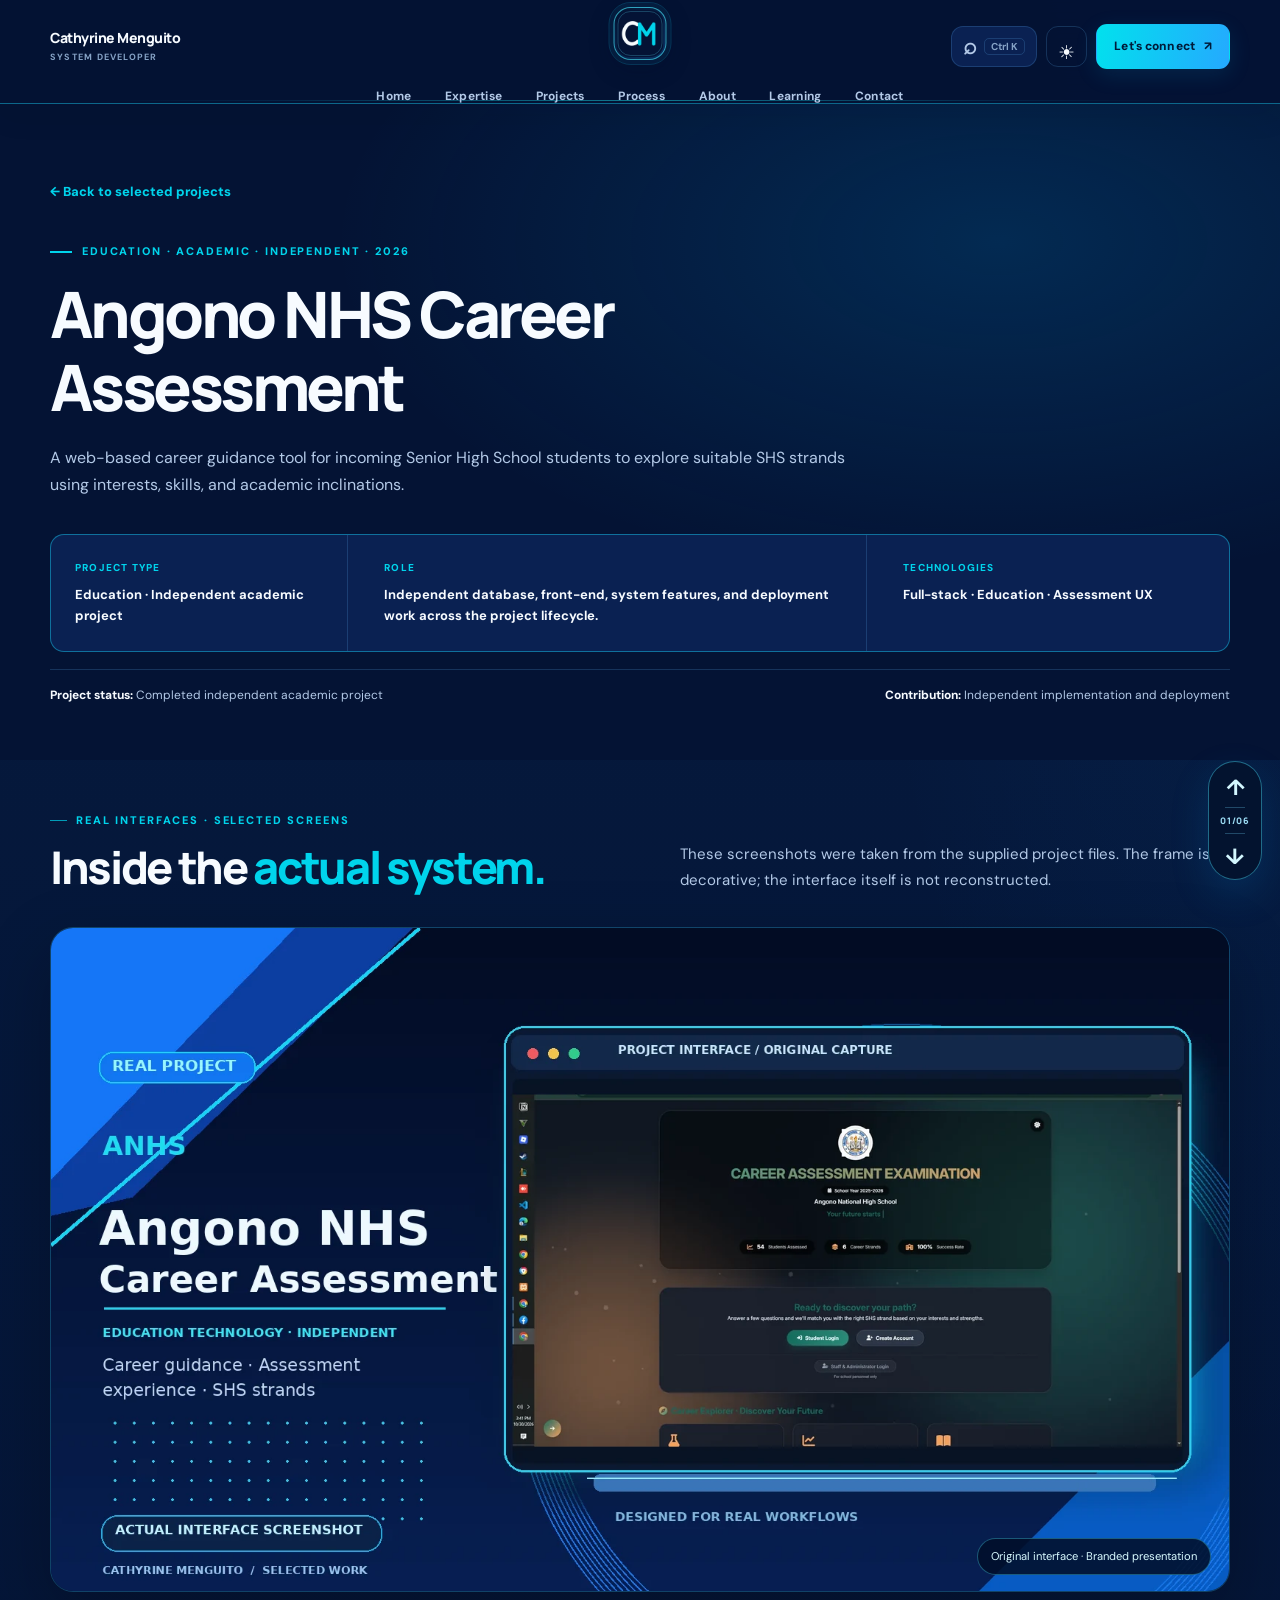
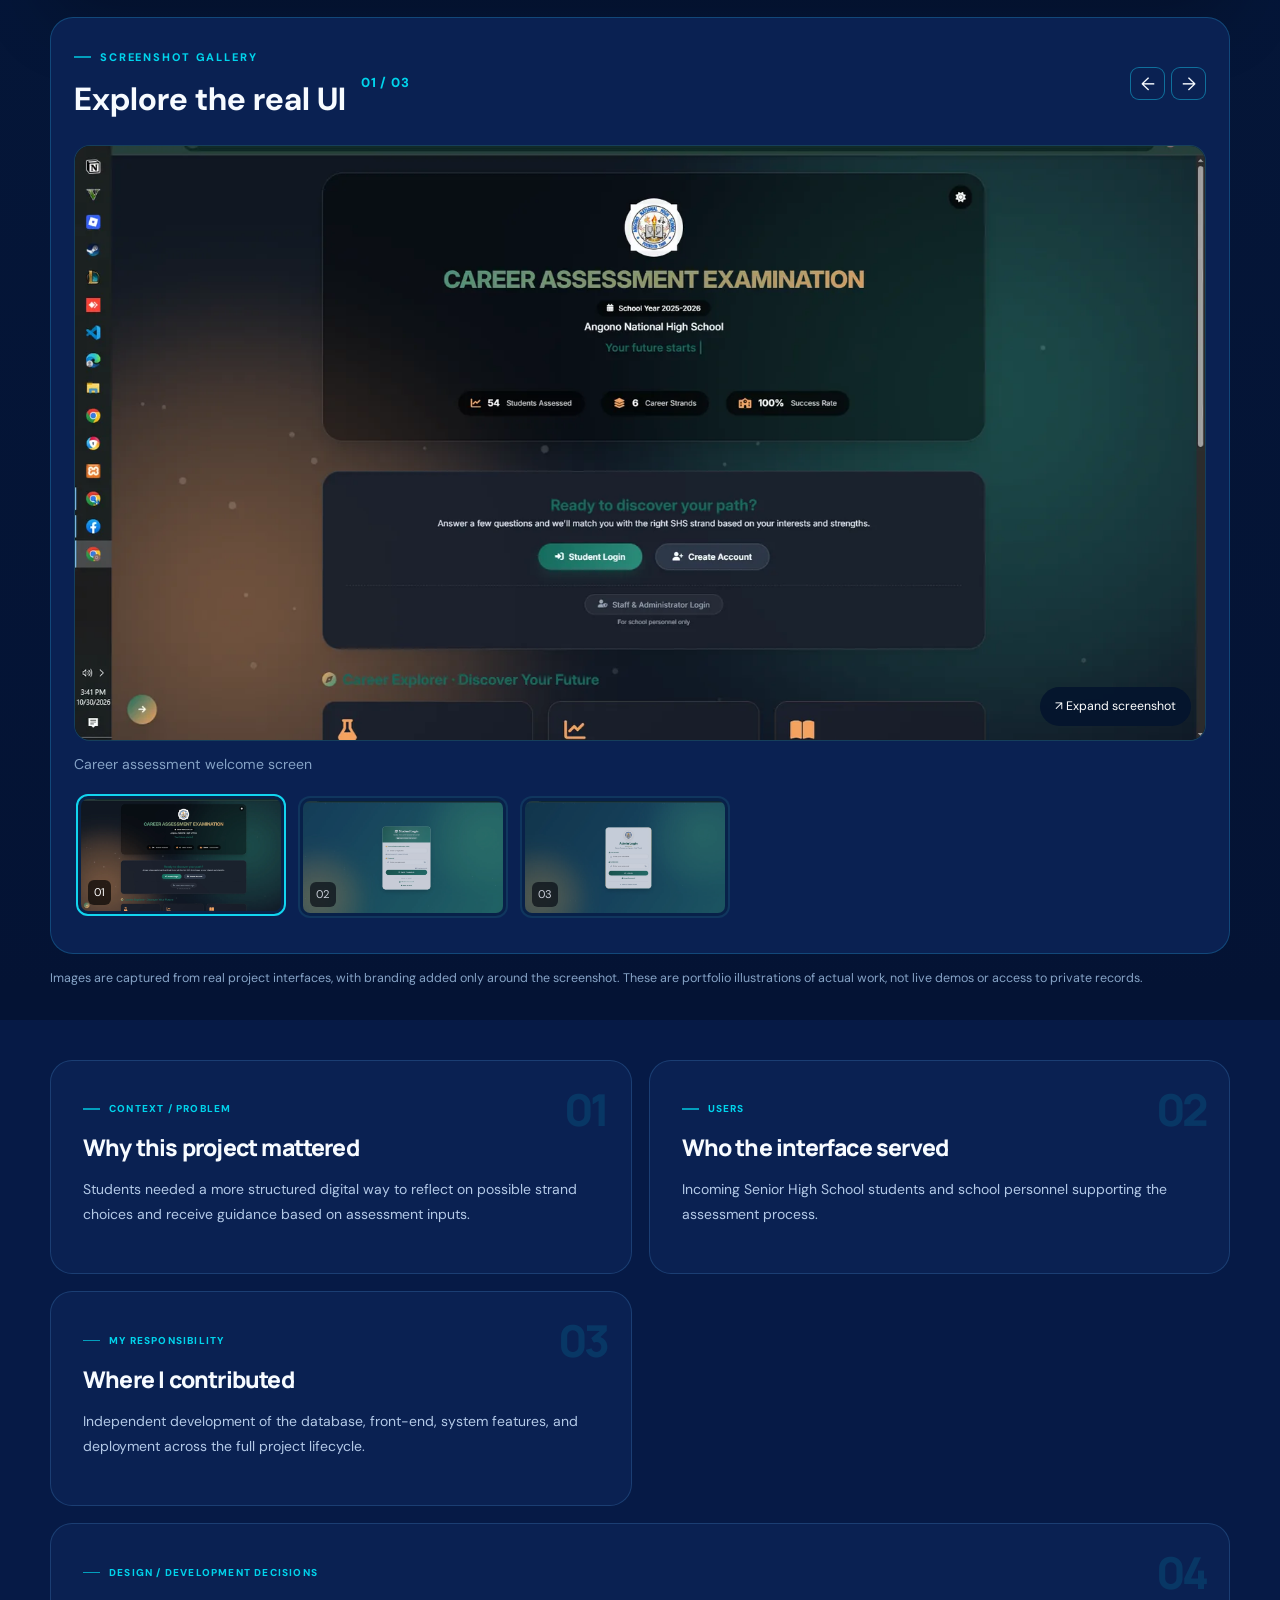
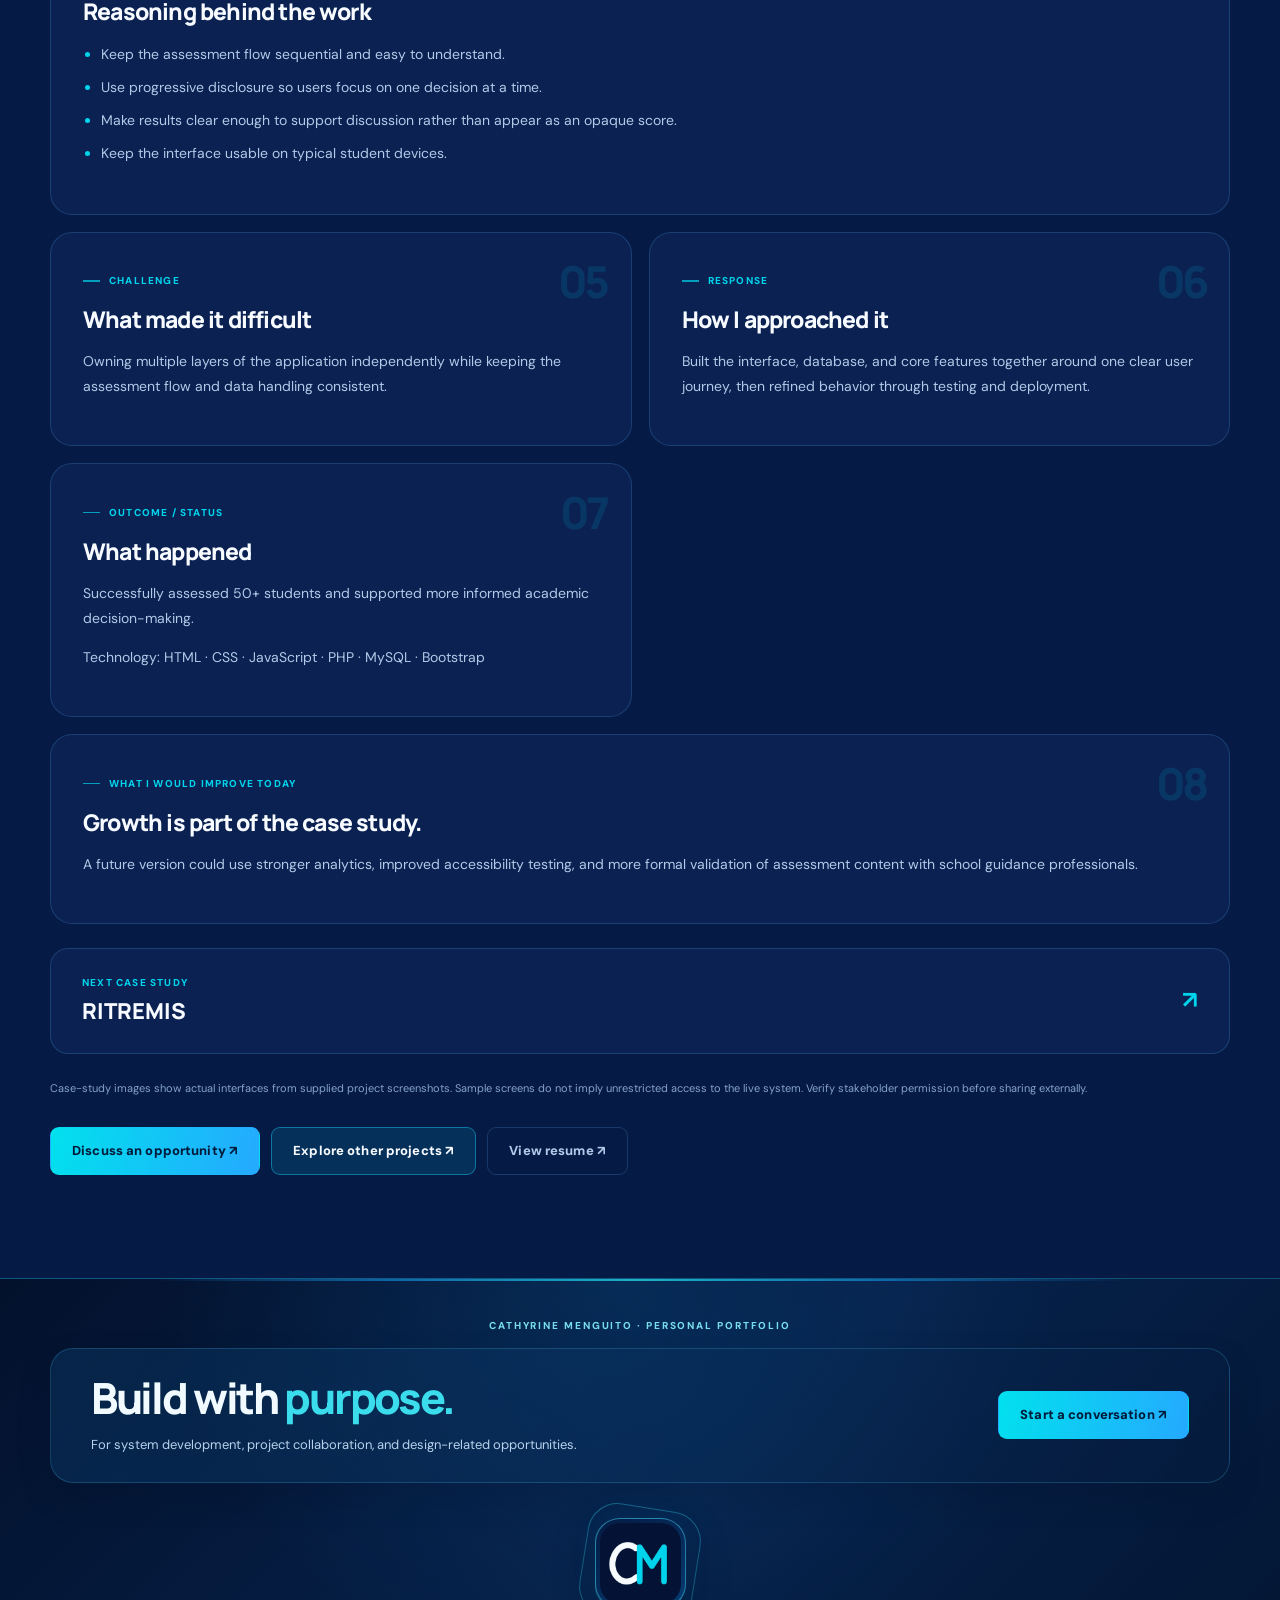
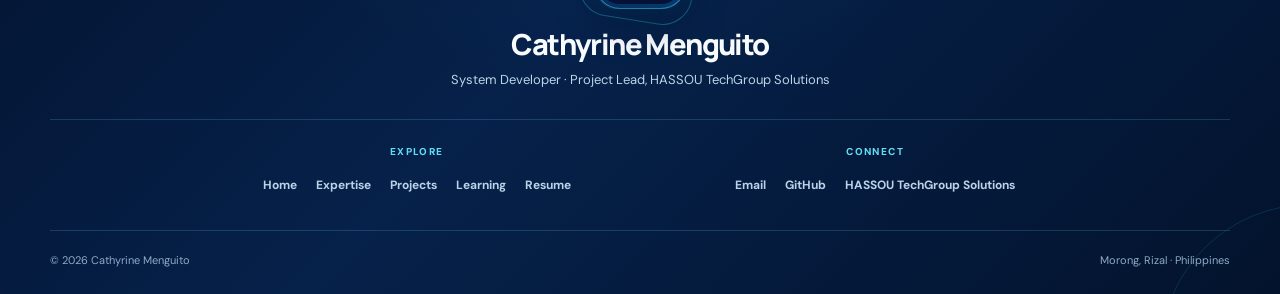
==== commit d5eae252: "Add files via upload" ====
--- a/work/angono-career-assessment/index.html
+++ b/work/angono-career-assessment/index.html
@@ -1,8 +1,37 @@
 <!DOCTYPE html>
 
-<html data-theme="dark" lang="en"><head><meta charset="utf-8"/><meta content="width=device-width,initial-scale=1" name="viewport"/><meta content="#041334" name="theme-color"/><meta content="A web-based career guidance tool for incoming Senior High School students to explore suitable SHS strands using interests, skills, and academic inclinations." name="description"/><meta content="Cathyrine Menguito" name="author"/><meta content="website" property="og:type"/><meta content="Angono NHS Career Assessment | Case Study · Cathyrine Menguito" property="og:title"/><meta content="A web-based career guidance tool for incoming Senior High School students to explore suitable SHS strands using interests, skills, and academic inclinations." property="og:description"/><meta content="https://cthyrnmngt718.github.io/work/angono-career-assessment/" property="og:url"/><meta content="https://cthyrnmngt718.github.io/assets/images/social/angono-career-assessment.jpg" property="og:image"/><meta content="summary_large_image" name="twitter:card"/><link href="https://cthyrnmngt718.github.io/work/angono-career-assessment/" rel="canonical"/><link href="/favicon.ico?v=phase1" rel="icon" sizes="any"/><link href="/favicon.svg?v=phase1" rel="icon" type="image/svg+xml"/><title>Angono NHS Career Assessment | Case Study · Cathyrine Menguito</title><link href="/favicon-96x96.png?v=phase1" rel="icon" sizes="96x96" type="image/png"/><link href="/apple-touch-icon.png?v=phase1" rel="apple-touch-icon" sizes="180x180"/><link href="/site.webmanifest" rel="manifest"/><meta content="1200" property="og:image:width"/><meta content="630" property="og:image:height"/><meta content="image/jpeg" property="og:image:type"/><meta content="Angono NHS Career Assessment — real project screenshot and case study by Cathyrine Menguito" property="og:image:alt"/><meta content="https://cthyrnmngt718.github.io/assets/images/social/angono-career-assessment.jpg" name="twitter:image"/><link href="/assets/css/portfolio.css?v=final1" rel="stylesheet"/></head><body><a class="skip-link" href="#main">Skip to content</a><header class="site-header" data-portfolio-header="true" id="topbar"><div class="wrap header-inner"><a aria-label="Cathyrine Menguito, home" class="brand brand-wordmark" href="/" title="Cathyrine Menguito — personal portfolio"><span class="brand-copy">Cathyrine Menguito<small>System Developer</small></span></a><a aria-label="Cathyrine Menguito — home" class="nav-center-logo" data-brand-center="true" href="/" title="CM · Cathyrine Menguito"><img alt="CM monogram" height="52" src="/assets/images/cm-monogram.webp?v=phase1" width="52"/></a><nav aria-label="Main navigation" id="sitePrimaryNav"><ul class="nav-links" id="primaryNav"><li><a href="/#home">Home</a></li><li><a href="/#expertise">Expertise</a></li><li><a href="/#work">Projects</a></li><li><a href="/#approach">Process</a></li><li><a href="/#about">About</a></li><li><a href="/#learning">Learning</a></li><li><a href="/#contact">Contact</a></li></ul></nav><div class="nav-actions"><button aria-controls="commandDialog" aria-haspopup="dialog" aria-label="Open site search and quick navigation" class="command-btn" id="openCommand" type="button"><span aria-hidden="true">⌕</span><small>Ctrl K</small></button><button aria-label="Switch color theme" class="theme-btn" id="themeButton" type="button">☀</button><a class="btn btn-primary header-cta" href="/#contact">Let's connect <span aria-hidden="true">↗</span></a><button aria-controls="primaryNav" aria-expanded="false" aria-label="Toggle navigation" class="menu-btn" id="menuButton" type="button">☰</button></div></div><div aria-hidden="true" class="reading-progress" id="readingProgress"></div></header><main id="main"><div class="case-hero" id="home"><div class="wrap"><a class="text-link" href="/#work">← Back to selected projects</a><div style="margin-top:31px"><span class="eyebrow">Education · Academic · Independent · 2026</span></div><h1>Angono NHS Career Assessment</h1><p class="lead">A web-based career guidance tool for incoming Senior High School students to explore suitable SHS strands using interests, skills, and academic inclinations.</p><div class="case-overview"><div class="case-overview-cell"><span>PROJECT TYPE</span><strong>Education · Independent academic project</strong></div><div class="case-overview-cell"><span>ROLE</span><strong>Independent database, front-end, system features, and deployment work across the project lifecycle.</strong></div><div class="case-overview-cell"><span>TECHNOLOGIES</span><strong>Full-stack · Education · Assessment UX</strong></div></div><div class="case-proofline"><span><strong>Project status: </strong>Completed independent academic project</span><span><strong>Contribution: </strong>Independent implementation and deployment</span></div></div></div><section class="case-gallery-section section" id="gallery"><div class="wrap"><div class="section-top" data-reveal="up"><div><span class="eyebrow">REAL INTERFACES · SELECTED SCREENS</span><h2>Inside the <span class="accent">actual system.</span></h2></div><p>These screenshots were taken from the supplied project files. The frame is decorative; the interface itself is not reconstructed.</p></div><div class="case-showcase" data-reveal="up"><img alt="Branded case-study showcase using a real Angono NHS interface" height="900" loading="lazy" src="/assets/images/projects/angono-career-assessment/showcase.webp" width="1600"/><div class="case-showcase-note">Original interface · Branded presentation</div></div><div class="gallery-block panel" data-gallery="angono-career-assessment" data-reveal="up"><div class="gallery-heading"><div><span class="eyebrow">SCREENSHOT GALLERY</span><h3>Explore the real UI</h3></div><span aria-live="polite" class="gallery-counter">01 / 03</span></div><figure class="gallery-figure"><button aria-label="Open displayed screenshot in full size" class="gallery-expand" type="button"><img alt="Career assessment welcome screen" class="gallery-main" loading="lazy" src="/assets/images/projects/angono-career-assessment/screen-01.webp"/><span>↗ Expand screenshot</span></button><figcaption class="gallery-caption">Career assessment welcome screen</figcaption></figure><div aria-label="Choose screenshot" class="gallery-thumbs" role="group"><button aria-label="View screenshot 1: Career assessment welcome screen" aria-pressed="true" class="gallery-thumb is-active" data-caption="Career assessment welcome screen" data-image="/assets/images/projects/angono-career-assessment/screen-01.webp" type="button"><img alt="" loading="lazy" src="/assets/images/projects/angono-career-assessment/screen-01.webp"/><span>01</span></button><button aria-label="View screenshot 2: Student sign-in screen" aria-pressed="false" class="gallery-thumb" data-caption="Student sign-in screen" data-image="/assets/images/projects/angono-career-assessment/screen-02.webp" type="button"><img alt="" loading="lazy" src="/assets/images/projects/angono-career-assessment/screen-02.webp"/><span>02</span></button><button aria-label="View screenshot 3: Administrator sign-in screen" aria-pressed="false" class="gallery-thumb" data-caption="Administrator sign-in screen" data-image="/assets/images/projects/angono-career-assessment/screen-03.webp" type="button"><img alt="" loading="lazy" src="/assets/images/projects/angono-career-assessment/screen-03.webp"/><span>03</span></button></div></div><p class="gallery-ethics">Images are captured from real project interfaces, with branding added only around the screenshot. These are portfolio illustrations of actual work, not live demos or access to private records.</p></div></section><section class="section alt" style="padding-top:40px"><div class="wrap"><div class="case-grid"><section class="case-section panel" data-reveal="up"><div class="case-section-index">01</div><span class="eyebrow">CONTEXT / PROBLEM</span><h2>Why this project mattered</h2><p>Students needed a more structured digital way to reflect on possible strand choices and receive guidance based on assessment inputs.</p></section><section class="case-section panel" data-reveal="up"><div class="case-section-index">02</div><span class="eyebrow">USERS</span><h2>Who the interface served</h2><p>Incoming Senior High School students and school personnel supporting the assessment process.</p></section><section class="case-section panel" data-reveal="up"><div class="case-section-index">03</div><span class="eyebrow">MY RESPONSIBILITY</span><h2>Where I contributed</h2><p>Independent development of the database, front-end, system features, and deployment across the full project lifecycle.</p></section><section class="case-section panel wide" data-reveal="up"><div class="case-section-index">04</div><span class="eyebrow">DESIGN / DEVELOPMENT DECISIONS</span><h2>Reasoning behind the work</h2><ul class="case-points"><li>Keep the assessment flow sequential and easy to understand.</li><li>Use progressive disclosure so users focus on one decision at a time.</li><li>Make results clear enough to support discussion rather than appear as an opaque score.</li><li>Keep the interface usable on typical student devices.</li></ul></section><section class="case-section panel" data-reveal="up"><div class="case-section-index">05</div><span class="eyebrow">CHALLENGE</span><h2>What made it difficult</h2><p>Owning multiple layers of the application independently while keeping the assessment flow and data handling consistent.</p></section><section class="case-section panel" data-reveal="up"><div class="case-section-index">06</div><span class="eyebrow">RESPONSE</span><h2>How I approached it</h2><p>Built the interface, database, and core features together around one clear user journey, then refined behavior through testing and deployment.</p></section><section class="case-section panel" data-reveal="up"><div class="case-section-index">07</div><span class="eyebrow">OUTCOME / STATUS</span><h2>What happened</h2><p>Successfully assessed 50+ students and supported more informed academic decision-making.</p><p>Technology: HTML · CSS · JavaScript · PHP · MySQL · Bootstrap</p></section><section class="case-section panel wide" data-reveal="up"><div class="case-section-index">08</div><span class="eyebrow">WHAT I WOULD IMPROVE TODAY</span><h2>Growth is part of the case study.</h2><p>A future version could use stronger analytics, improved accessibility testing, and more formal validation of assessment content with school guidance professionals.</p></section></div><a class="case-next panel" data-reveal="up" href="/work/ritremis/"><span><small>NEXT CASE STUDY</small><strong>RITREMIS</strong></span><b aria-hidden="true">↗</b></a><p class="case-disclaimer">Case-study images show actual interfaces from supplied project screenshots. Sample screens do not imply unrestricted access to the live system. Verify stakeholder permission before sharing externally.</p><div class="case-end"><a class="btn btn-primary" href="/#contact">Discuss an opportunity ↗</a><a class="btn btn-secondary" href="/#work">Explore other projects ↗</a><a class="btn btn-subtle" href="/assets/docs/Final-Resume-Cathyrine-Menguito.pdf" rel="noopener" target="_blank">View resume ↗</a></div></div></section></main><footer class="footer" id="siteFooter"><div class="wrap footer-shell"><p class="footer-kicker">CATHYRINE MENGUITO · PERSONAL PORTFOLIO</p><div class="footer-rework-lead" data-reveal="up"><div class="footer-rework-copy"><h2>Build with <span>purpose.</span></h2><p>For system development, project collaboration, and design-related opportunities.</p></div><a class="btn btn-primary footer-rework-cta" href="mailto:cthyrnmngt718@gmail.com?subject=Portfolio%20inquiry">Start a conversation ↗</a></div><div class="footer-brand-stage" data-reveal="up"><div class="footer-logo-halo"><a aria-label="Cathyrine Menguito — homepage" class="footer-centered-logo" href="/"><img alt="CM monogram" height="82" loading="lazy" src="/assets/images/cm-monogram.webp?v=phase1" width="82"/></a></div><strong class="footer-brand-name">Cathyrine Menguito</strong><p class="footer-brand-role">System Developer · Project Lead, HASSOU TechGroup Solutions</p></div><div class="footer-navigation"><nav aria-label="Explore" class="footer-nav-group"><span class="footer-group-label">Explore</span><a href="/#home">Home</a><a href="/#expertise">Expertise</a><a href="/#work">Projects</a><a href="/#learning">Learning</a><a href="/resume.html">Resume</a></nav><nav aria-label="Connect" class="footer-nav-group"><span class="footer-group-label">Connect</span><a href="mailto:cthyrnmngt718@gmail.com">Email</a><a href="https://github.com/CthyrnMngt718" rel="noopener noreferrer" target="_blank">GitHub</a><a href="https://hassou-techgroupsolutions.github.io/" rel="noopener noreferrer" target="_blank">HASSOU TechGroup Solutions</a></nav></div><div class="footer-rework-bottom"><span>© <span id="year">2026</span> Cathyrine Menguito</span><span>Morong, Rizal · Philippines</span></div></div></footer><dialog aria-labelledby="commandTitle" class="command-dialog" id="commandDialog">
+<html data-theme="dark" lang="en"><head><meta charset="utf-8"/><meta content="width=device-width,initial-scale=1" name="viewport"/><meta content="#041334" name="theme-color"/><meta content="A web-based career guidance tool for incoming Senior High School students to explore suitable SHS strands using interests, skills, and academic inclinations." name="description"/><meta content="Cathyrine Menguito" name="author"/><meta content="website" property="og:type"/><meta content="Angono NHS Career Assessment | Case Study · Cathyrine Menguito" property="og:title"/><meta content="A web-based career guidance tool for incoming Senior High School students to explore suitable SHS strands using interests, skills, and academic inclinations." property="og:description"/><meta content="https://cthyrnmngt718.github.io/work/angono-career-assessment/" property="og:url"/><meta content="https://cthyrnmngt718.github.io/assets/images/social/angono-career-assessment.jpg" property="og:image"/><meta content="summary_large_image" name="twitter:card"/><link href="https://cthyrnmngt718.github.io/work/angono-career-assessment/" rel="canonical"/><link href="/favicon.ico?v=phase1" rel="icon" sizes="any"/><link href="/favicon.svg?v=phase1" rel="icon" type="image/svg+xml"/><title>Angono NHS Career Assessment | Case Study · Cathyrine Menguito</title><link href="/favicon-96x96.png?v=phase1" rel="icon" sizes="96x96" type="image/png"/><link href="/apple-touch-icon.png?v=phase1" rel="apple-touch-icon" sizes="180x180"/><link href="/site.webmanifest" rel="manifest"/><meta content="1200" property="og:image:width"/><meta content="630" property="og:image:height"/><meta content="image/jpeg" property="og:image:type"/><meta content="Angono NHS Career Assessment — real project screenshot and case study by Cathyrine Menguito" property="og:image:alt"/><meta content="https://cthyrnmngt718.github.io/assets/images/social/angono-career-assessment.jpg" name="twitter:image"/><style id="portfolio-emergency-fallback">
+/* Emergency presentation fallback. The full portfolio styling is in assets/css/portfolio.css. */
+:root{color-scheme:dark}html[data-theme="light"]{color-scheme:light}
+*,*::before,*::after{box-sizing:border-box}
+body{margin:0;background:#041334;color:#f7fbff;font:400 15px/1.65 system-ui,-apple-system,"Segoe UI",sans-serif;overflow-x:hidden}
+html[data-theme="light"] body{background:#f3f8ff;color:#082147}
+a{color:inherit;text-decoration:none}button,input,select,textarea{font:inherit}
+img,svg{max-width:100%;height:auto}button{cursor:pointer}
+.wrap{width:min(1180px,calc(100% - 40px));margin-inline:auto}
+.site-header{position:sticky;top:0;z-index:50;background:#061a40;border-bottom:1px solid #22618b}
+html[data-theme="light"] .site-header{background:#edf5ff}
+.header-inner{display:flex;flex-wrap:wrap;align-items:center;justify-content:space-between;gap:18px;padding-block:14px}
+.brand-wordmark,.nav-center-logo{display:inline-flex;align-items:center}.brand-copy{font-weight:800;font-size:13px}.brand-copy small{display:block;font-size:9px;letter-spacing:.15em;text-transform:uppercase}
+.nav-center-logo{width:48px;flex:none}.nav-center-logo img{width:100%;height:auto}
+.nav-links{display:flex;flex-wrap:wrap;align-items:center;gap:14px;list-style:none;margin:0;padding:0}
+.nav-links a{font-size:12px;font-weight:700}
+.nav-actions{display:flex;align-items:center;gap:10px}
+.btn,.command-btn,.theme-btn,.menu-btn{border:1px solid #1687b7;border-radius:8px;padding:10px 13px;background:transparent;color:inherit;display:inline-flex;align-items:center;justify-content:center;gap:8px}
+.btn-primary{background:#15c4e8;color:#041334;border-color:#15c4e8;font-weight:800}.menu-btn{display:none}
+.hero{padding:64px 0 72px}.hero-grid{display:grid;grid-template-columns:minmax(0,1.1fr) minmax(0,.9fr);align-items:center;gap:50px}
+.hero h1{font-weight:800;font-size:clamp(32px,5vw,70px);line-height:1.12;letter-spacing:-.04em;margin:16px 0}
+.hero h1 .line{display:block}.accent{color:#18d2e8}.hero-desc{max-width:640px}.hero-actions{display:flex;flex-wrap:wrap;gap:12px;margin-top:24px}
+.portrait-wrap,.portrait-card{max-width:100%;min-width:0}.portrait-card{position:relative;overflow:hidden;border-radius:20px;border:1px solid #158db5}.portrait-card>img{width:100%;display:block;height:auto}
+.portrait-caption{position:absolute;bottom:0;left:0;right:0;padding:20px;background:linear-gradient(transparent,#041334dd);color:#fff}
+.section{padding:70px 0}.section h2{font-size:clamp(26px,3vw,42px);line-height:1.22}.panel,.project-card{border:1px solid #1a6e9f;border-radius:16px;padding:18px}
+.expertise-grid,.projects-grid,.project-grid{display:grid;grid-template-columns:repeat(auto-fit,minmax(250px,1fr));gap:16px}
+.footer{padding:40px 0;background:#051532;color:#eef7ff}.footer img{max-width:100%}
+@media(max-width:850px){.hero-grid{grid-template-columns:1fr}.header-inner{justify-content:center}.nav-links{justify-content:center}.nav-actions{justify-content:center}.hero{padding:40px 0}.menu-btn{display:inline-flex}}
+@media(prefers-reduced-motion:reduce){html{scroll-behavior:auto}*,*::before,*::after{animation:none!important;transition:none!important}}
+</style><link href="/assets/css/portfolio.css?v=repair-20261101" rel="stylesheet"/></head><body><a class="skip-link" href="#main">Skip to content</a><header class="site-header" data-portfolio-header="true" id="topbar"><div class="wrap header-inner"><a aria-label="Cathyrine Menguito, home" class="brand brand-wordmark" href="/" title="Cathyrine Menguito — personal portfolio"><span class="brand-copy">Cathyrine Menguito<small>System Developer</small></span></a><a aria-label="Cathyrine Menguito — home" class="nav-center-logo" data-brand-center="true" href="/" title="CM · Cathyrine Menguito"><img alt="CM monogram" height="52" src="/assets/images/cm-monogram.webp?v=phase1" width="52"/></a><nav aria-label="Main navigation" id="sitePrimaryNav"><ul class="nav-links" id="primaryNav"><li><a href="/#home">Home</a></li><li><a href="/#expertise">Expertise</a></li><li><a href="/#work">Projects</a></li><li><a href="/#approach">Process</a></li><li><a href="/#about">About</a></li><li><a href="/#learning">Learning</a></li><li><a href="/#contact">Contact</a></li></ul></nav><div class="nav-actions"><button aria-controls="commandDialog" aria-haspopup="dialog" aria-label="Open site search and quick navigation" class="command-btn" id="openCommand" type="button"><span aria-hidden="true">⌕</span><small>Ctrl K</small></button><button aria-label="Switch color theme" class="theme-btn" id="themeButton" type="button">☀</button><a class="btn btn-primary header-cta" href="/#contact">Let's connect <span aria-hidden="true">↗</span></a><button aria-controls="primaryNav" aria-expanded="false" aria-label="Toggle navigation" class="menu-btn" id="menuButton" type="button">☰</button></div></div><div aria-hidden="true" class="reading-progress" id="readingProgress"></div></header><main id="main"><div class="case-hero" id="home"><div class="wrap"><a class="text-link" href="/#work">← Back to selected projects</a><div style="margin-top:31px"><span class="eyebrow">Education · Academic · Independent · 2026</span></div><h1>Angono NHS Career Assessment</h1><p class="lead">A web-based career guidance tool for incoming Senior High School students to explore suitable SHS strands using interests, skills, and academic inclinations.</p><div class="case-overview"><div class="case-overview-cell"><span>PROJECT TYPE</span><strong>Education · Independent academic project</strong></div><div class="case-overview-cell"><span>ROLE</span><strong>Independent database, front-end, system features, and deployment work across the project lifecycle.</strong></div><div class="case-overview-cell"><span>TECHNOLOGIES</span><strong>Full-stack · Education · Assessment UX</strong></div></div><div class="case-proofline"><span><strong>Project status: </strong>Completed independent academic project</span><span><strong>Contribution: </strong>Independent implementation and deployment</span></div></div></div><section class="case-gallery-section section" id="gallery"><div class="wrap"><div class="section-top" data-reveal="up"><div><span class="eyebrow">REAL INTERFACES · SELECTED SCREENS</span><h2>Inside the <span class="accent">actual system.</span></h2></div><p>These screenshots were taken from the supplied project files. The frame is decorative; the interface itself is not reconstructed.</p></div><div class="case-showcase" data-reveal="up"><img alt="Branded case-study showcase using a real Angono NHS interface" height="900" loading="lazy" src="/assets/images/projects/angono-career-assessment/showcase.webp" width="1600"/><div class="case-showcase-note">Original interface · Branded presentation</div></div><div class="gallery-block panel" data-gallery="angono-career-assessment" data-reveal="up"><div class="gallery-heading"><div><span class="eyebrow">SCREENSHOT GALLERY</span><h3>Explore the real UI</h3></div><span aria-live="polite" class="gallery-counter">01 / 03</span></div><figure class="gallery-figure"><button aria-label="Open displayed screenshot in full size" class="gallery-expand" type="button"><img alt="Career assessment welcome screen" class="gallery-main" loading="lazy" src="/assets/images/projects/angono-career-assessment/screen-01.webp"/><span>↗ Expand screenshot</span></button><figcaption class="gallery-caption">Career assessment welcome screen</figcaption></figure><div aria-label="Choose screenshot" class="gallery-thumbs" role="group"><button aria-label="View screenshot 1: Career assessment welcome screen" aria-pressed="true" class="gallery-thumb is-active" data-caption="Career assessment welcome screen" data-image="/assets/images/projects/angono-career-assessment/screen-01.webp" type="button"><img alt="" loading="lazy" src="/assets/images/projects/angono-career-assessment/screen-01.webp"/><span>01</span></button><button aria-label="View screenshot 2: Student sign-in screen" aria-pressed="false" class="gallery-thumb" data-caption="Student sign-in screen" data-image="/assets/images/projects/angono-career-assessment/screen-02.webp" type="button"><img alt="" loading="lazy" src="/assets/images/projects/angono-career-assessment/screen-02.webp"/><span>02</span></button><button aria-label="View screenshot 3: Administrator sign-in screen" aria-pressed="false" class="gallery-thumb" data-caption="Administrator sign-in screen" data-image="/assets/images/projects/angono-career-assessment/screen-03.webp" type="button"><img alt="" loading="lazy" src="/assets/images/projects/angono-career-assessment/screen-03.webp"/><span>03</span></button></div></div><p class="gallery-ethics">Images are captured from real project interfaces, with branding added only around the screenshot. These are portfolio illustrations of actual work, not live demos or access to private records.</p></div></section><section class="section alt" style="padding-top:40px"><div class="wrap"><div class="case-grid"><section class="case-section panel" data-reveal="up"><div class="case-section-index">01</div><span class="eyebrow">CONTEXT / PROBLEM</span><h2>Why this project mattered</h2><p>Students needed a more structured digital way to reflect on possible strand choices and receive guidance based on assessment inputs.</p></section><section class="case-section panel" data-reveal="up"><div class="case-section-index">02</div><span class="eyebrow">USERS</span><h2>Who the interface served</h2><p>Incoming Senior High School students and school personnel supporting the assessment process.</p></section><section class="case-section panel" data-reveal="up"><div class="case-section-index">03</div><span class="eyebrow">MY RESPONSIBILITY</span><h2>Where I contributed</h2><p>Independent development of the database, front-end, system features, and deployment across the full project lifecycle.</p></section><section class="case-section panel wide" data-reveal="up"><div class="case-section-index">04</div><span class="eyebrow">DESIGN / DEVELOPMENT DECISIONS</span><h2>Reasoning behind the work</h2><ul class="case-points"><li>Keep the assessment flow sequential and easy to understand.</li><li>Use progressive disclosure so users focus on one decision at a time.</li><li>Make results clear enough to support discussion rather than appear as an opaque score.</li><li>Keep the interface usable on typical student devices.</li></ul></section><section class="case-section panel" data-reveal="up"><div class="case-section-index">05</div><span class="eyebrow">CHALLENGE</span><h2>What made it difficult</h2><p>Owning multiple layers of the application independently while keeping the assessment flow and data handling consistent.</p></section><section class="case-section panel" data-reveal="up"><div class="case-section-index">06</div><span class="eyebrow">RESPONSE</span><h2>How I approached it</h2><p>Built the interface, database, and core features together around one clear user journey, then refined behavior through testing and deployment.</p></section><section class="case-section panel" data-reveal="up"><div class="case-section-index">07</div><span class="eyebrow">OUTCOME / STATUS</span><h2>What happened</h2><p>Successfully assessed 50+ students and supported more informed academic decision-making.</p><p>Technology: HTML · CSS · JavaScript · PHP · MySQL · Bootstrap</p></section><section class="case-section panel wide" data-reveal="up"><div class="case-section-index">08</div><span class="eyebrow">WHAT I WOULD IMPROVE TODAY</span><h2>Growth is part of the case study.</h2><p>A future version could use stronger analytics, improved accessibility testing, and more formal validation of assessment content with school guidance professionals.</p></section></div><a class="case-next panel" data-reveal="up" href="/work/ritremis/"><span><small>NEXT CASE STUDY</small><strong>RITREMIS</strong></span><b aria-hidden="true">↗</b></a><p class="case-disclaimer">Case-study images show actual interfaces from supplied project screenshots. Sample screens do not imply unrestricted access to the live system. Verify stakeholder permission before sharing externally.</p><div class="case-end"><a class="btn btn-primary" href="/#contact">Discuss an opportunity ↗</a><a class="btn btn-secondary" href="/#work">Explore other projects ↗</a><a class="btn btn-subtle" href="/assets/docs/Final-Resume-Cathyrine-Menguito.pdf" rel="noopener" target="_blank">View resume ↗</a></div></div></section></main><footer class="footer" id="siteFooter"><div class="wrap footer-shell"><p class="footer-kicker">CATHYRINE MENGUITO · PERSONAL PORTFOLIO</p><div class="footer-rework-lead" data-reveal="up"><div class="footer-rework-copy"><h2>Build with <span>purpose.</span></h2><p>For system development, project collaboration, and design-related opportunities.</p></div><a class="btn btn-primary footer-rework-cta" href="mailto:cthyrnmngt718@gmail.com?subject=Portfolio%20inquiry">Start a conversation ↗</a></div><div class="footer-brand-stage" data-reveal="up"><div class="footer-logo-halo"><a aria-label="Cathyrine Menguito — homepage" class="footer-centered-logo" href="/"><img alt="CM monogram" height="82" loading="lazy" src="/assets/images/cm-monogram.webp?v=phase1" width="82"/></a></div><strong class="footer-brand-name">Cathyrine Menguito</strong><p class="footer-brand-role">System Developer · Project Lead, HASSOU TechGroup Solutions</p></div><div class="footer-navigation"><nav aria-label="Explore" class="footer-nav-group"><span class="footer-group-label">Explore</span><a href="/#home">Home</a><a href="/#expertise">Expertise</a><a href="/#work">Projects</a><a href="/#learning">Learning</a><a href="/resume.html">Resume</a></nav><nav aria-label="Connect" class="footer-nav-group"><span class="footer-group-label">Connect</span><a href="mailto:cthyrnmngt718@gmail.com">Email</a><a href="https://github.com/CthyrnMngt718" rel="noopener noreferrer" target="_blank">GitHub</a><a href="https://hassou-techgroupsolutions.github.io/" rel="noopener noreferrer" target="_blank">HASSOU TechGroup Solutions</a></nav></div><div class="footer-rework-bottom"><span>© <span id="year">2026</span> Cathyrine Menguito</span><span>Morong, Rizal · Philippines</span></div></div></footer><dialog aria-labelledby="commandTitle" class="command-dialog" id="commandDialog">
 <div class="command-heading"><div><span class="eyebrow">QUICK ACCESS</span><h2 id="commandTitle">Where would you like to go?</h2></div><button aria-label="Close quick navigation" class="dialog-close" data-close-dialog="" type="button">✕</button></div>
 <label class="visually-hidden" for="commandSearch">Search pages and projects</label><input aria-controls="commandResults" autocomplete="off" id="commandSearch" placeholder="Search sections, projects, resume…" type="search"/>
 <div aria-label="Searchable site destinations" class="command-results" id="commandResults" role="listbox"></div>
 <p class="command-hint">↑ ↓ Navigate <span>↵ Open</span> <span>Esc Close</span></p>
-</dialog><nav aria-label="Previous or next page section" class="section-rail"><button aria-label="Previous section" id="sectionPrev" title="Previous section" type="button">↑</button><span aria-hidden="true" class="rail-line"></span><span aria-live="polite" class="rail-current">1</span><span aria-hidden="true" class="rail-line"></span><button aria-label="Next section" id="sectionNext" title="Next section" type="button">↓</button></nav><script src="/assets/js/portfolio.js?v=final1"></script></body></html>+</dialog><nav aria-label="Previous or next page section" class="section-rail"><button aria-label="Previous section" id="sectionPrev" title="Previous section" type="button">↑</button><span aria-hidden="true" class="rail-line"></span><span aria-live="polite" class="rail-current">1</span><span aria-hidden="true" class="rail-line"></span><button aria-label="Next section" id="sectionNext" title="Next section" type="button">↓</button></nav><script src="/assets/js/portfolio.js?v=repair-20261101"></script></body></html>
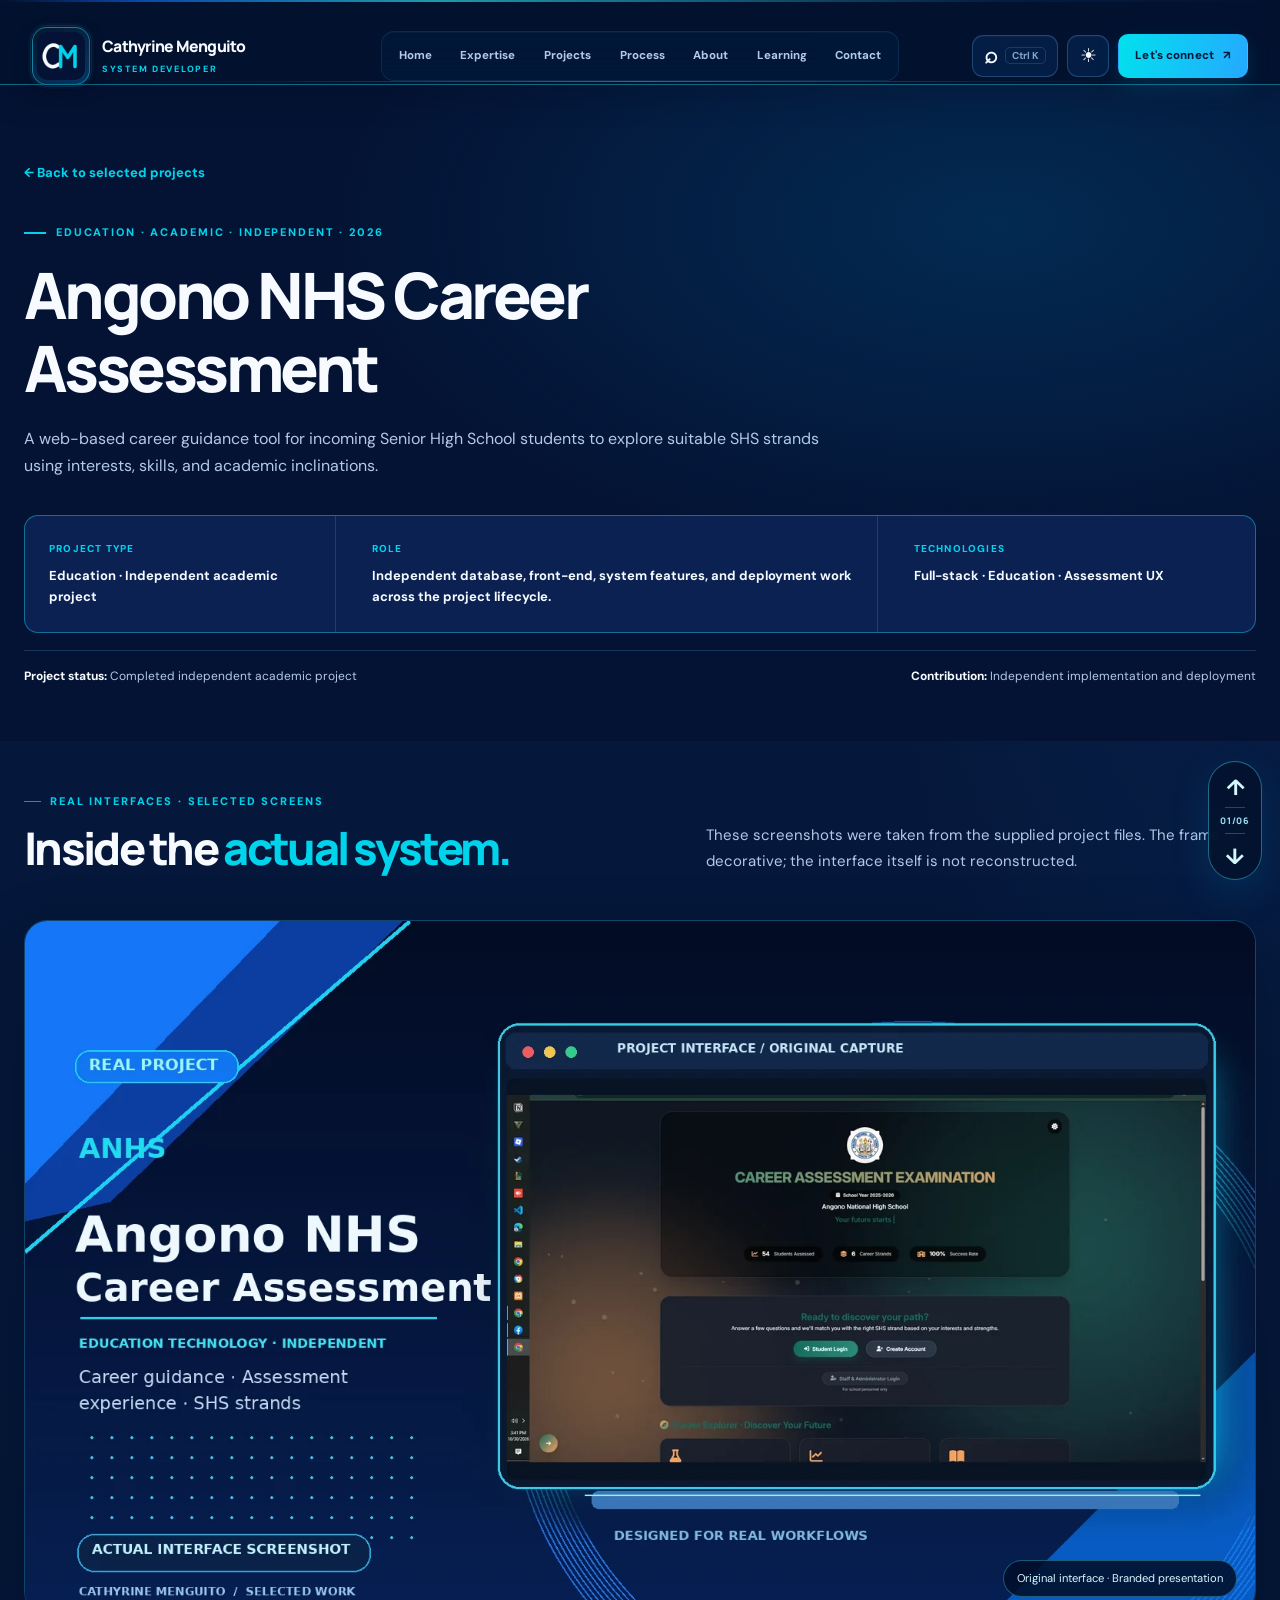
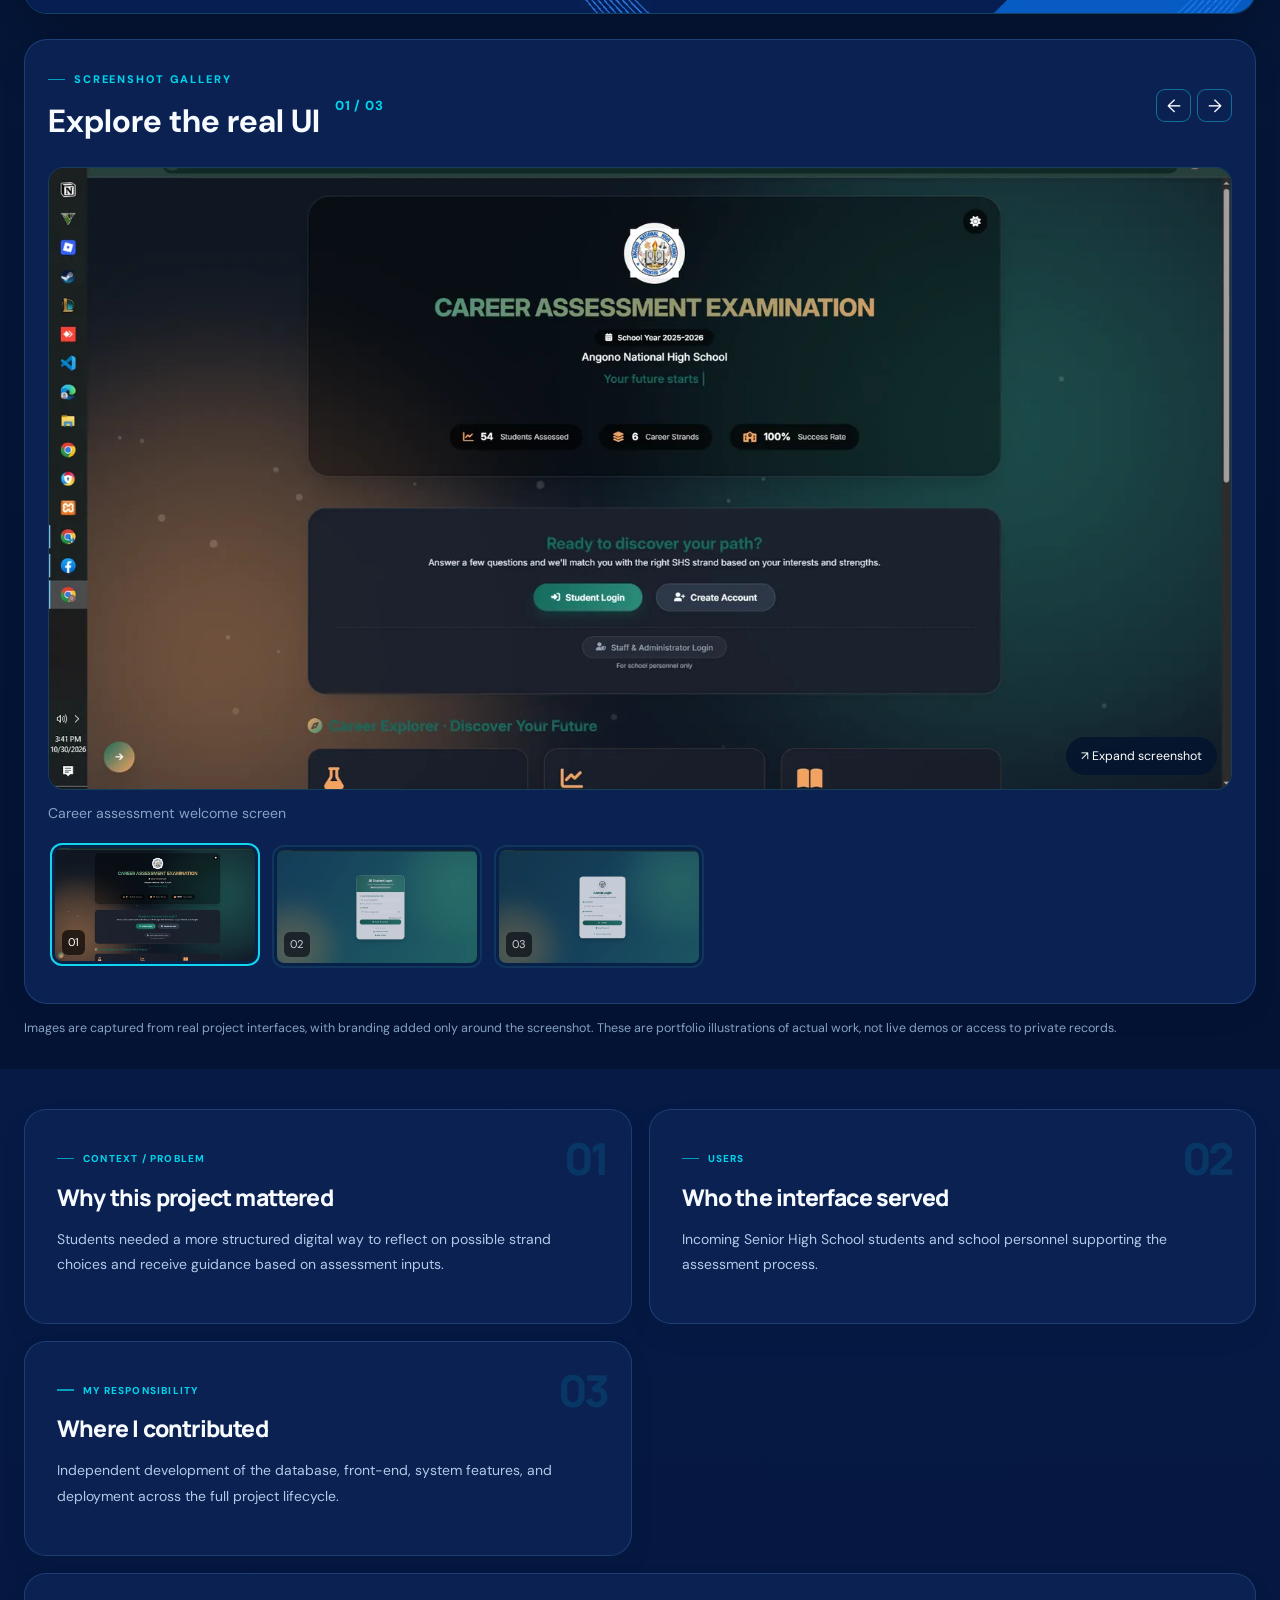
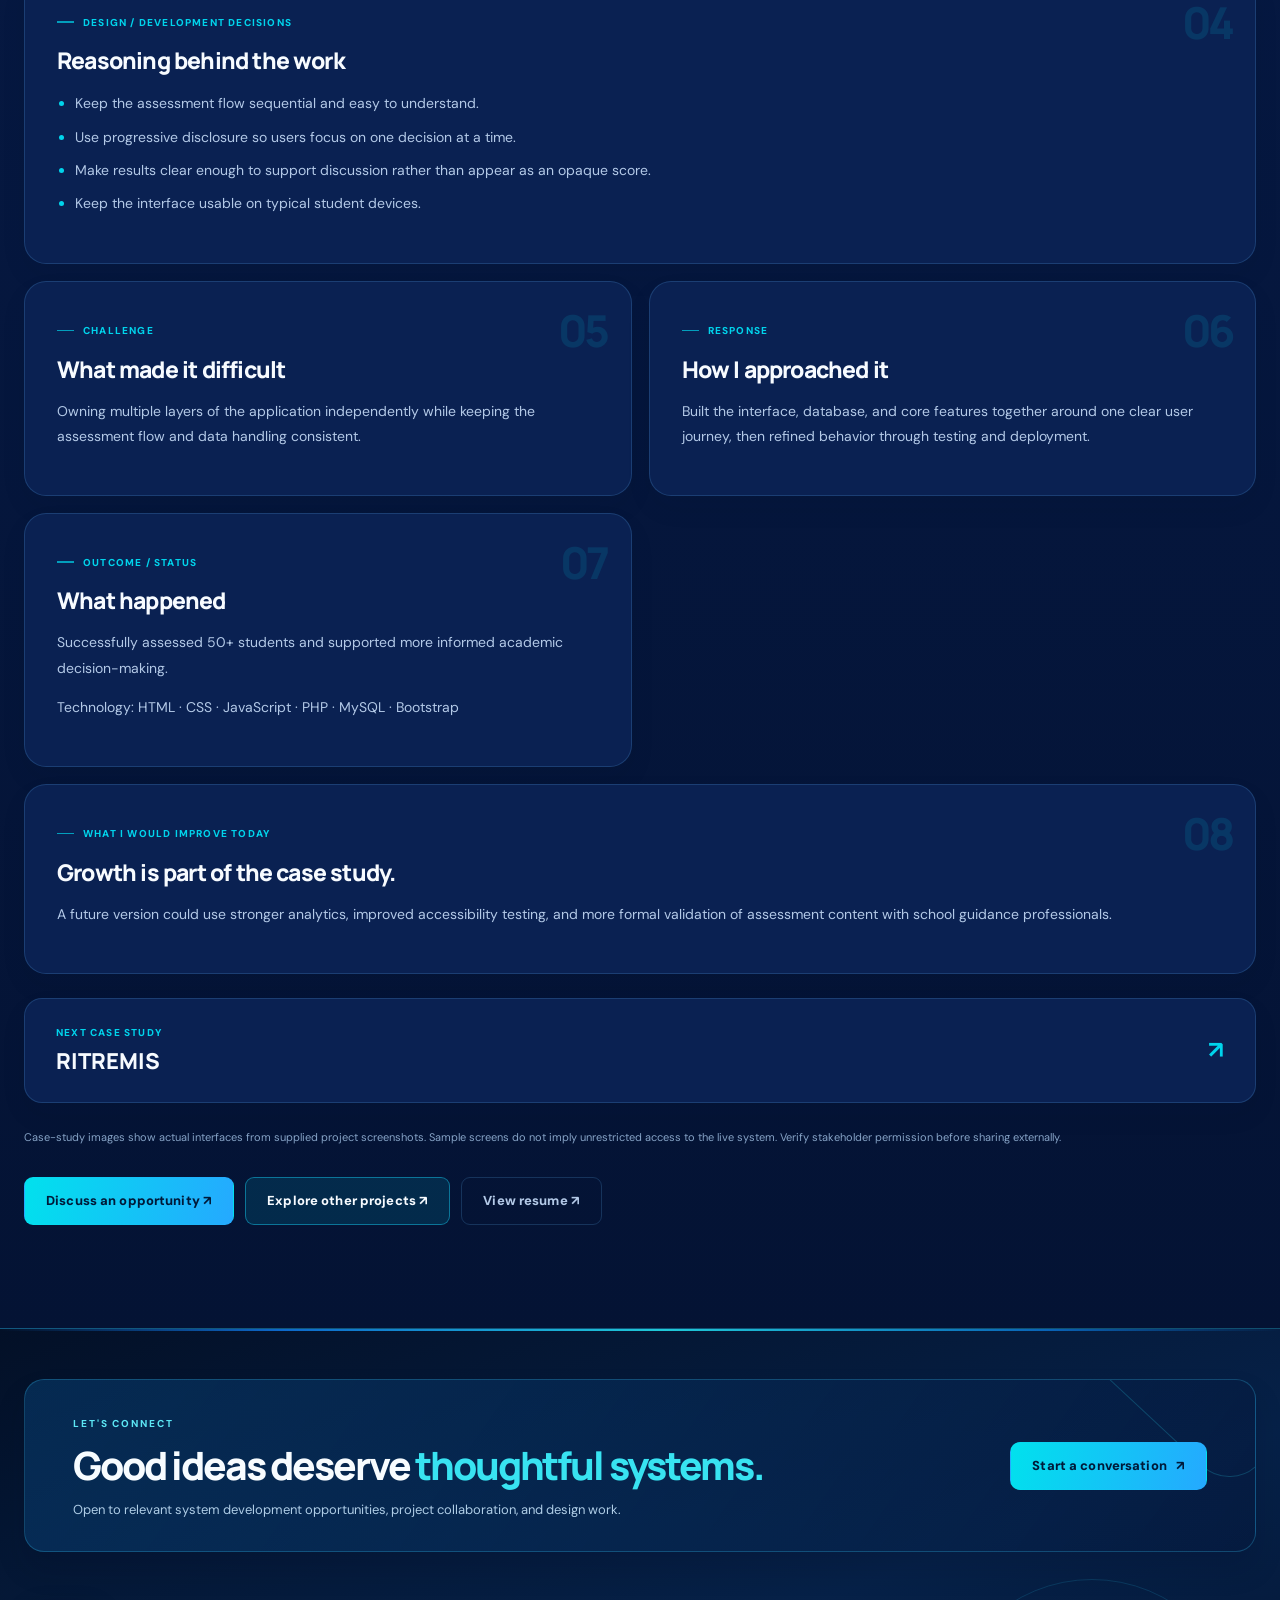
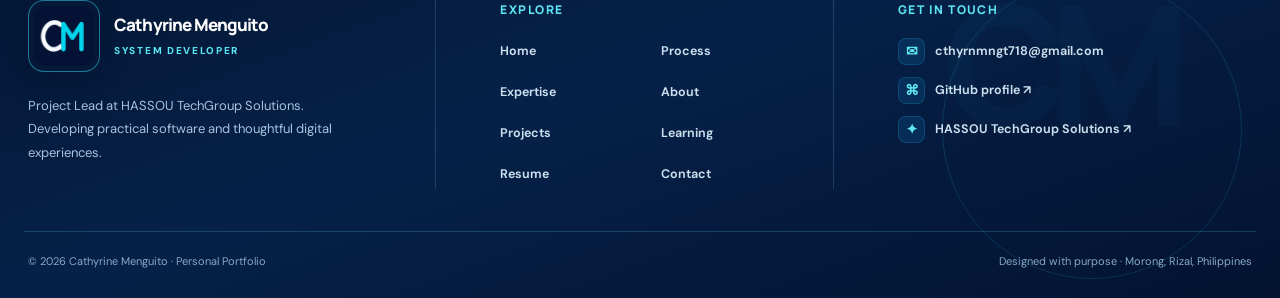
==== commit a9c6874d: "Add files via upload" ====
--- a/work/angono-career-assessment/index.html
+++ b/work/angono-career-assessment/index.html
@@ -29,9 +29,48 @@
 .footer{padding:40px 0;background:#051532;color:#eef7ff}.footer img{max-width:100%}
 @media(max-width:850px){.hero-grid{grid-template-columns:1fr}.header-inner{justify-content:center}.nav-links{justify-content:center}.nav-actions{justify-content:center}.hero{padding:40px 0}.menu-btn{display:inline-flex}}
 @media(prefers-reduced-motion:reduce){html{scroll-behavior:auto}*,*::before,*::after{animation:none!important;transition:none!important}}
-</style><link href="/assets/css/portfolio.css?v=repair-20261101" rel="stylesheet"/></head><body><a class="skip-link" href="#main">Skip to content</a><header class="site-header" data-portfolio-header="true" id="topbar"><div class="wrap header-inner"><a aria-label="Cathyrine Menguito, home" class="brand brand-wordmark" href="/" title="Cathyrine Menguito — personal portfolio"><span class="brand-copy">Cathyrine Menguito<small>System Developer</small></span></a><a aria-label="Cathyrine Menguito — home" class="nav-center-logo" data-brand-center="true" href="/" title="CM · Cathyrine Menguito"><img alt="CM monogram" height="52" src="/assets/images/cm-monogram.webp?v=phase1" width="52"/></a><nav aria-label="Main navigation" id="sitePrimaryNav"><ul class="nav-links" id="primaryNav"><li><a href="/#home">Home</a></li><li><a href="/#expertise">Expertise</a></li><li><a href="/#work">Projects</a></li><li><a href="/#approach">Process</a></li><li><a href="/#about">About</a></li><li><a href="/#learning">Learning</a></li><li><a href="/#contact">Contact</a></li></ul></nav><div class="nav-actions"><button aria-controls="commandDialog" aria-haspopup="dialog" aria-label="Open site search and quick navigation" class="command-btn" id="openCommand" type="button"><span aria-hidden="true">⌕</span><small>Ctrl K</small></button><button aria-label="Switch color theme" class="theme-btn" id="themeButton" type="button">☀</button><a class="btn btn-primary header-cta" href="/#contact">Let's connect <span aria-hidden="true">↗</span></a><button aria-controls="primaryNav" aria-expanded="false" aria-label="Toggle navigation" class="menu-btn" id="menuButton" type="button">☰</button></div></div><div aria-hidden="true" class="reading-progress" id="readingProgress"></div></header><main id="main"><div class="case-hero" id="home"><div class="wrap"><a class="text-link" href="/#work">← Back to selected projects</a><div style="margin-top:31px"><span class="eyebrow">Education · Academic · Independent · 2026</span></div><h1>Angono NHS Career Assessment</h1><p class="lead">A web-based career guidance tool for incoming Senior High School students to explore suitable SHS strands using interests, skills, and academic inclinations.</p><div class="case-overview"><div class="case-overview-cell"><span>PROJECT TYPE</span><strong>Education · Independent academic project</strong></div><div class="case-overview-cell"><span>ROLE</span><strong>Independent database, front-end, system features, and deployment work across the project lifecycle.</strong></div><div class="case-overview-cell"><span>TECHNOLOGIES</span><strong>Full-stack · Education · Assessment UX</strong></div></div><div class="case-proofline"><span><strong>Project status: </strong>Completed independent academic project</span><span><strong>Contribution: </strong>Independent implementation and deployment</span></div></div></div><section class="case-gallery-section section" id="gallery"><div class="wrap"><div class="section-top" data-reveal="up"><div><span class="eyebrow">REAL INTERFACES · SELECTED SCREENS</span><h2>Inside the <span class="accent">actual system.</span></h2></div><p>These screenshots were taken from the supplied project files. The frame is decorative; the interface itself is not reconstructed.</p></div><div class="case-showcase" data-reveal="up"><img alt="Branded case-study showcase using a real Angono NHS interface" height="900" loading="lazy" src="/assets/images/projects/angono-career-assessment/showcase.webp" width="1600"/><div class="case-showcase-note">Original interface · Branded presentation</div></div><div class="gallery-block panel" data-gallery="angono-career-assessment" data-reveal="up"><div class="gallery-heading"><div><span class="eyebrow">SCREENSHOT GALLERY</span><h3>Explore the real UI</h3></div><span aria-live="polite" class="gallery-counter">01 / 03</span></div><figure class="gallery-figure"><button aria-label="Open displayed screenshot in full size" class="gallery-expand" type="button"><img alt="Career assessment welcome screen" class="gallery-main" loading="lazy" src="/assets/images/projects/angono-career-assessment/screen-01.webp"/><span>↗ Expand screenshot</span></button><figcaption class="gallery-caption">Career assessment welcome screen</figcaption></figure><div aria-label="Choose screenshot" class="gallery-thumbs" role="group"><button aria-label="View screenshot 1: Career assessment welcome screen" aria-pressed="true" class="gallery-thumb is-active" data-caption="Career assessment welcome screen" data-image="/assets/images/projects/angono-career-assessment/screen-01.webp" type="button"><img alt="" loading="lazy" src="/assets/images/projects/angono-career-assessment/screen-01.webp"/><span>01</span></button><button aria-label="View screenshot 2: Student sign-in screen" aria-pressed="false" class="gallery-thumb" data-caption="Student sign-in screen" data-image="/assets/images/projects/angono-career-assessment/screen-02.webp" type="button"><img alt="" loading="lazy" src="/assets/images/projects/angono-career-assessment/screen-02.webp"/><span>02</span></button><button aria-label="View screenshot 3: Administrator sign-in screen" aria-pressed="false" class="gallery-thumb" data-caption="Administrator sign-in screen" data-image="/assets/images/projects/angono-career-assessment/screen-03.webp" type="button"><img alt="" loading="lazy" src="/assets/images/projects/angono-career-assessment/screen-03.webp"/><span>03</span></button></div></div><p class="gallery-ethics">Images are captured from real project interfaces, with branding added only around the screenshot. These are portfolio illustrations of actual work, not live demos or access to private records.</p></div></section><section class="section alt" style="padding-top:40px"><div class="wrap"><div class="case-grid"><section class="case-section panel" data-reveal="up"><div class="case-section-index">01</div><span class="eyebrow">CONTEXT / PROBLEM</span><h2>Why this project mattered</h2><p>Students needed a more structured digital way to reflect on possible strand choices and receive guidance based on assessment inputs.</p></section><section class="case-section panel" data-reveal="up"><div class="case-section-index">02</div><span class="eyebrow">USERS</span><h2>Who the interface served</h2><p>Incoming Senior High School students and school personnel supporting the assessment process.</p></section><section class="case-section panel" data-reveal="up"><div class="case-section-index">03</div><span class="eyebrow">MY RESPONSIBILITY</span><h2>Where I contributed</h2><p>Independent development of the database, front-end, system features, and deployment across the full project lifecycle.</p></section><section class="case-section panel wide" data-reveal="up"><div class="case-section-index">04</div><span class="eyebrow">DESIGN / DEVELOPMENT DECISIONS</span><h2>Reasoning behind the work</h2><ul class="case-points"><li>Keep the assessment flow sequential and easy to understand.</li><li>Use progressive disclosure so users focus on one decision at a time.</li><li>Make results clear enough to support discussion rather than appear as an opaque score.</li><li>Keep the interface usable on typical student devices.</li></ul></section><section class="case-section panel" data-reveal="up"><div class="case-section-index">05</div><span class="eyebrow">CHALLENGE</span><h2>What made it difficult</h2><p>Owning multiple layers of the application independently while keeping the assessment flow and data handling consistent.</p></section><section class="case-section panel" data-reveal="up"><div class="case-section-index">06</div><span class="eyebrow">RESPONSE</span><h2>How I approached it</h2><p>Built the interface, database, and core features together around one clear user journey, then refined behavior through testing and deployment.</p></section><section class="case-section panel" data-reveal="up"><div class="case-section-index">07</div><span class="eyebrow">OUTCOME / STATUS</span><h2>What happened</h2><p>Successfully assessed 50+ students and supported more informed academic decision-making.</p><p>Technology: HTML · CSS · JavaScript · PHP · MySQL · Bootstrap</p></section><section class="case-section panel wide" data-reveal="up"><div class="case-section-index">08</div><span class="eyebrow">WHAT I WOULD IMPROVE TODAY</span><h2>Growth is part of the case study.</h2><p>A future version could use stronger analytics, improved accessibility testing, and more formal validation of assessment content with school guidance professionals.</p></section></div><a class="case-next panel" data-reveal="up" href="/work/ritremis/"><span><small>NEXT CASE STUDY</small><strong>RITREMIS</strong></span><b aria-hidden="true">↗</b></a><p class="case-disclaimer">Case-study images show actual interfaces from supplied project screenshots. Sample screens do not imply unrestricted access to the live system. Verify stakeholder permission before sharing externally.</p><div class="case-end"><a class="btn btn-primary" href="/#contact">Discuss an opportunity ↗</a><a class="btn btn-secondary" href="/#work">Explore other projects ↗</a><a class="btn btn-subtle" href="/assets/docs/Final-Resume-Cathyrine-Menguito.pdf" rel="noopener" target="_blank">View resume ↗</a></div></div></section></main><footer class="footer" id="siteFooter"><div class="wrap footer-shell"><p class="footer-kicker">CATHYRINE MENGUITO · PERSONAL PORTFOLIO</p><div class="footer-rework-lead" data-reveal="up"><div class="footer-rework-copy"><h2>Build with <span>purpose.</span></h2><p>For system development, project collaboration, and design-related opportunities.</p></div><a class="btn btn-primary footer-rework-cta" href="mailto:cthyrnmngt718@gmail.com?subject=Portfolio%20inquiry">Start a conversation ↗</a></div><div class="footer-brand-stage" data-reveal="up"><div class="footer-logo-halo"><a aria-label="Cathyrine Menguito — homepage" class="footer-centered-logo" href="/"><img alt="CM monogram" height="82" loading="lazy" src="/assets/images/cm-monogram.webp?v=phase1" width="82"/></a></div><strong class="footer-brand-name">Cathyrine Menguito</strong><p class="footer-brand-role">System Developer · Project Lead, HASSOU TechGroup Solutions</p></div><div class="footer-navigation"><nav aria-label="Explore" class="footer-nav-group"><span class="footer-group-label">Explore</span><a href="/#home">Home</a><a href="/#expertise">Expertise</a><a href="/#work">Projects</a><a href="/#learning">Learning</a><a href="/resume.html">Resume</a></nav><nav aria-label="Connect" class="footer-nav-group"><span class="footer-group-label">Connect</span><a href="mailto:cthyrnmngt718@gmail.com">Email</a><a href="https://github.com/CthyrnMngt718" rel="noopener noreferrer" target="_blank">GitHub</a><a href="https://hassou-techgroupsolutions.github.io/" rel="noopener noreferrer" target="_blank">HASSOU TechGroup Solutions</a></nav></div><div class="footer-rework-bottom"><span>© <span id="year">2026</span> Cathyrine Menguito</span><span>Morong, Rizal · Philippines</span></div></div></footer><dialog aria-labelledby="commandTitle" class="command-dialog" id="commandDialog">
+</style><link href="/assets/css/portfolio.css?v=brand-v2-20261101" rel="stylesheet"/></head><body><a class="skip-link" href="#main">Skip to content</a><header class="site-header brand-v2" data-portfolio-header="true" id="topbar">
+<div aria-hidden="true" class="brand-v2-glint"></div>
+<div class="header-inner brand-v2-inner">
+<a aria-label="Cathyrine Menguito — home" class="brand-wordmark brand-v2-identity" href="/" title="Cathyrine Menguito — Portfolio">
+<span class="brand-v2-mark"><img alt="" height="54" src="/assets/images/cm-monogram.webp?v=phase1" width="54"/></span>
+<span class="brand-copy"><strong>Cathyrine Menguito</strong><small>System Developer</small></span>
+</a>
+<nav aria-label="Main navigation" class="brand-v2-navigation" id="sitePrimaryNav"><ul class="nav-links" id="primaryNav">
+<li><a href="/#home">Home</a></li><li><a href="/#expertise">Expertise</a></li>
+<li><a href="/#work">Projects</a></li><li><a href="/#approach">Process</a></li>
+<li><a href="/#about">About</a></li><li><a href="/#learning">Learning</a></li><li><a href="/#contact">Contact</a></li>
+</ul></nav>
+<div class="nav-actions brand-v2-actions">
+<button aria-controls="commandDialog" aria-haspopup="dialog" aria-label="Search this portfolio" class="command-btn" id="openCommand" title="Search portfolio (Ctrl+K)" type="button"><span aria-hidden="true">⌕</span><small>Ctrl K</small></button>
+<button aria-label="Switch color theme" class="theme-btn" id="themeButton" type="button">☀</button>
+<a class="btn btn-primary header-cta" href="/#contact">Let's connect <span aria-hidden="true">↗</span></a>
+<button aria-controls="primaryNav" aria-expanded="false" aria-label="Open navigation" class="menu-btn" id="menuButton" type="button">☰</button>
+</div>
+</div><div aria-hidden="true" class="reading-progress" id="readingProgress"></div>
+</header><main id="main"><div class="case-hero" id="home"><div class="wrap"><a class="text-link" href="/#work">← Back to selected projects</a><div style="margin-top:31px"><span class="eyebrow">Education · Academic · Independent · 2026</span></div><h1>Angono NHS Career Assessment</h1><p class="lead">A web-based career guidance tool for incoming Senior High School students to explore suitable SHS strands using interests, skills, and academic inclinations.</p><div class="case-overview"><div class="case-overview-cell"><span>PROJECT TYPE</span><strong>Education · Independent academic project</strong></div><div class="case-overview-cell"><span>ROLE</span><strong>Independent database, front-end, system features, and deployment work across the project lifecycle.</strong></div><div class="case-overview-cell"><span>TECHNOLOGIES</span><strong>Full-stack · Education · Assessment UX</strong></div></div><div class="case-proofline"><span><strong>Project status: </strong>Completed independent academic project</span><span><strong>Contribution: </strong>Independent implementation and deployment</span></div></div></div><section class="case-gallery-section section" id="gallery"><div class="wrap"><div class="section-top" data-reveal="up"><div><span class="eyebrow">REAL INTERFACES · SELECTED SCREENS</span><h2>Inside the <span class="accent">actual system.</span></h2></div><p>These screenshots were taken from the supplied project files. The frame is decorative; the interface itself is not reconstructed.</p></div><div class="case-showcase" data-reveal="up"><img alt="Branded case-study showcase using a real Angono NHS interface" height="900" loading="lazy" src="/assets/images/projects/angono-career-assessment/showcase.webp" width="1600"/><div class="case-showcase-note">Original interface · Branded presentation</div></div><div class="gallery-block panel" data-gallery="angono-career-assessment" data-reveal="up"><div class="gallery-heading"><div><span class="eyebrow">SCREENSHOT GALLERY</span><h3>Explore the real UI</h3></div><span aria-live="polite" class="gallery-counter">01 / 03</span></div><figure class="gallery-figure"><button aria-label="Open displayed screenshot in full size" class="gallery-expand" type="button"><img alt="Career assessment welcome screen" class="gallery-main" loading="lazy" src="/assets/images/projects/angono-career-assessment/screen-01.webp"/><span>↗ Expand screenshot</span></button><figcaption class="gallery-caption">Career assessment welcome screen</figcaption></figure><div aria-label="Choose screenshot" class="gallery-thumbs" role="group"><button aria-label="View screenshot 1: Career assessment welcome screen" aria-pressed="true" class="gallery-thumb is-active" data-caption="Career assessment welcome screen" data-image="/assets/images/projects/angono-career-assessment/screen-01.webp" type="button"><img alt="" loading="lazy" src="/assets/images/projects/angono-career-assessment/screen-01.webp"/><span>01</span></button><button aria-label="View screenshot 2: Student sign-in screen" aria-pressed="false" class="gallery-thumb" data-caption="Student sign-in screen" data-image="/assets/images/projects/angono-career-assessment/screen-02.webp" type="button"><img alt="" loading="lazy" src="/assets/images/projects/angono-career-assessment/screen-02.webp"/><span>02</span></button><button aria-label="View screenshot 3: Administrator sign-in screen" aria-pressed="false" class="gallery-thumb" data-caption="Administrator sign-in screen" data-image="/assets/images/projects/angono-career-assessment/screen-03.webp" type="button"><img alt="" loading="lazy" src="/assets/images/projects/angono-career-assessment/screen-03.webp"/><span>03</span></button></div></div><p class="gallery-ethics">Images are captured from real project interfaces, with branding added only around the screenshot. These are portfolio illustrations of actual work, not live demos or access to private records.</p></div></section><section class="section alt" style="padding-top:40px"><div class="wrap"><div class="case-grid"><section class="case-section panel" data-reveal="up"><div class="case-section-index">01</div><span class="eyebrow">CONTEXT / PROBLEM</span><h2>Why this project mattered</h2><p>Students needed a more structured digital way to reflect on possible strand choices and receive guidance based on assessment inputs.</p></section><section class="case-section panel" data-reveal="up"><div class="case-section-index">02</div><span class="eyebrow">USERS</span><h2>Who the interface served</h2><p>Incoming Senior High School students and school personnel supporting the assessment process.</p></section><section class="case-section panel" data-reveal="up"><div class="case-section-index">03</div><span class="eyebrow">MY RESPONSIBILITY</span><h2>Where I contributed</h2><p>Independent development of the database, front-end, system features, and deployment across the full project lifecycle.</p></section><section class="case-section panel wide" data-reveal="up"><div class="case-section-index">04</div><span class="eyebrow">DESIGN / DEVELOPMENT DECISIONS</span><h2>Reasoning behind the work</h2><ul class="case-points"><li>Keep the assessment flow sequential and easy to understand.</li><li>Use progressive disclosure so users focus on one decision at a time.</li><li>Make results clear enough to support discussion rather than appear as an opaque score.</li><li>Keep the interface usable on typical student devices.</li></ul></section><section class="case-section panel" data-reveal="up"><div class="case-section-index">05</div><span class="eyebrow">CHALLENGE</span><h2>What made it difficult</h2><p>Owning multiple layers of the application independently while keeping the assessment flow and data handling consistent.</p></section><section class="case-section panel" data-reveal="up"><div class="case-section-index">06</div><span class="eyebrow">RESPONSE</span><h2>How I approached it</h2><p>Built the interface, database, and core features together around one clear user journey, then refined behavior through testing and deployment.</p></section><section class="case-section panel" data-reveal="up"><div class="case-section-index">07</div><span class="eyebrow">OUTCOME / STATUS</span><h2>What happened</h2><p>Successfully assessed 50+ students and supported more informed academic decision-making.</p><p>Technology: HTML · CSS · JavaScript · PHP · MySQL · Bootstrap</p></section><section class="case-section panel wide" data-reveal="up"><div class="case-section-index">08</div><span class="eyebrow">WHAT I WOULD IMPROVE TODAY</span><h2>Growth is part of the case study.</h2><p>A future version could use stronger analytics, improved accessibility testing, and more formal validation of assessment content with school guidance professionals.</p></section></div><a class="case-next panel" data-reveal="up" href="/work/ritremis/"><span><small>NEXT CASE STUDY</small><strong>RITREMIS</strong></span><b aria-hidden="true">↗</b></a><p class="case-disclaimer">Case-study images show actual interfaces from supplied project screenshots. Sample screens do not imply unrestricted access to the live system. Verify stakeholder permission before sharing externally.</p><div class="case-end"><a class="btn btn-primary" href="/#contact">Discuss an opportunity ↗</a><a class="btn btn-secondary" href="/#work">Explore other projects ↗</a><a class="btn btn-subtle" href="/assets/docs/Final-Resume-Cathyrine-Menguito.pdf" rel="noopener" target="_blank">View resume ↗</a></div></div></section></main><footer class="footer brand-v2-footer" id="siteFooter">
+<div class="wrap brand-v2-footer-wrap">
+<div class="brand-v2-footer-cta" data-reveal="up">
+<div class="footer-cta-copy"><span class="footer-section-label">LET'S CONNECT</span><h2>Good ideas deserve <span>thoughtful systems.</span></h2><p>Open to relevant system development opportunities, project collaboration, and design work.</p></div>
+<a class="btn btn-primary" href="mailto:cthyrnmngt718@gmail.com?subject=Portfolio%20Inquiry">Start a conversation <span aria-hidden="true">↗</span></a>
+</div>
+<div class="brand-v2-footer-grid">
+<section aria-label="Portfolio identity" class="brand-v2-footer-bio">
+<a aria-label="Cathyrine Menguito — back to homepage" class="brand-v2-footer-brand" href="/"><span class="brand-v2-footer-logo"><img alt="" height="72" loading="lazy" src="/assets/images/cm-monogram.webp?v=phase1" width="72"/></span><span><strong>Cathyrine Menguito</strong><small>System Developer</small></span></a>
+<p>Project Lead at HASSOU TechGroup Solutions. Developing practical software and thoughtful digital experiences.</p>
+</section>
+<nav aria-label="Footer navigation" class="brand-v2-footer-map">
+<h3>Explore</h3><div class="brand-v2-footer-links"><a href="/#home">Home</a><a href="/#approach">Process</a><a href="/#expertise">Expertise</a><a href="/#about">About</a><a href="/#work">Projects</a><a href="/#learning">Learning</a><a href="/resume.html">Resume</a><a href="/#contact">Contact</a></div>
+</nav>
+<nav aria-label="Connect" class="brand-v2-footer-connect">
+<h3>Get in touch</h3><a href="mailto:cthyrnmngt718@gmail.com"><span aria-hidden="true" class="footer-contact-symbol">✉</span><span>cthyrnmngt718@gmail.com</span></a><a href="https://github.com/CthyrnMngt718" rel="noopener noreferrer" target="_blank"><span aria-hidden="true" class="footer-contact-symbol">⌘</span><span>GitHub profile ↗</span></a><a href="https://hassou-techgroupsolutions.github.io/" rel="noopener noreferrer" target="_blank"><span aria-hidden="true" class="footer-contact-symbol">✦</span><span>HASSOU TechGroup Solutions ↗</span></a>
+</nav>
+</div>
+<div class="brand-v2-footer-bottom"><span>© <span id="year">2026</span> Cathyrine Menguito · Personal Portfolio</span><span>Designed with purpose · Morong, Rizal, Philippines</span></div>
+</div>
+</footer><dialog aria-labelledby="commandTitle" class="command-dialog" id="commandDialog">
 <div class="command-heading"><div><span class="eyebrow">QUICK ACCESS</span><h2 id="commandTitle">Where would you like to go?</h2></div><button aria-label="Close quick navigation" class="dialog-close" data-close-dialog="" type="button">✕</button></div>
 <label class="visually-hidden" for="commandSearch">Search pages and projects</label><input aria-controls="commandResults" autocomplete="off" id="commandSearch" placeholder="Search sections, projects, resume…" type="search"/>
 <div aria-label="Searchable site destinations" class="command-results" id="commandResults" role="listbox"></div>
 <p class="command-hint">↑ ↓ Navigate <span>↵ Open</span> <span>Esc Close</span></p>
-</dialog><nav aria-label="Previous or next page section" class="section-rail"><button aria-label="Previous section" id="sectionPrev" title="Previous section" type="button">↑</button><span aria-hidden="true" class="rail-line"></span><span aria-live="polite" class="rail-current">1</span><span aria-hidden="true" class="rail-line"></span><button aria-label="Next section" id="sectionNext" title="Next section" type="button">↓</button></nav><script src="/assets/js/portfolio.js?v=repair-20261101"></script></body></html>+</dialog><nav aria-label="Previous or next page section" class="section-rail"><button aria-label="Previous section" id="sectionPrev" title="Previous section" type="button">↑</button><span aria-hidden="true" class="rail-line"></span><span aria-live="polite" class="rail-current">1</span><span aria-hidden="true" class="rail-line"></span><button aria-label="Next section" id="sectionNext" title="Next section" type="button">↓</button></nav><script src="/assets/js/portfolio.js?v=brand-v2-20261101"></script></body></html>
--- a/assets/css/portfolio.css
+++ b/assets/css/portfolio.css
@@ -804,3 +804,180 @@
  html {scroll-behavior:auto!important;}
  *,*::before,*::after {animation-duration:.01ms!important;animation-iteration-count:1!important;transition-duration:.01ms!important;}
 }
+
+/* =========================================================
+  BRAND FOUNDATION V2 — guided by the approved Phase 1 reference
+  A coherent one-row header, editorial sections, and three-column footer.
+  This layer deliberately takes precedence over earlier legacy layouts.
+  ========================================================= */
+:root { --brand-cyan:#20dbef; --brand-blue:#168cff; --brand-white:#f5faff; --brand-ease:cubic-bezier(.2,.7,.22,1); }
+html { scroll-padding-top:94px; }
+.section { scroll-margin-top:94px; }
+.wrap { width:min(1240px,calc(100% - 48px)); }
+
+/* Identity-led, single-line topbar */
+.site-header.brand-v2 {
+  position:sticky; top:0; isolation:isolate; z-index:75;
+  background:rgba(3,17,45,.94); border-bottom:1px solid rgba(32,217,242,.43);
+  box-shadow:0 10px 32px rgba(0,8,30,.22); -webkit-backdrop-filter:blur(20px); backdrop-filter:blur(20px);
+}
+html[data-theme="light"] .site-header.brand-v2 {background:rgba(247,251,255,.96);border-color:rgba(18,139,196,.31);box-shadow:0 9px 28px rgba(10,66,126,.09)}
+.brand-v2 .brand-v2-glint {pointer-events:none;position:absolute;top:0;left:0;right:0;height:2px;background:linear-gradient(90deg,transparent 0%,rgba(15,110,255,.6) 11%,rgba(52,244,252,.6) 34%,rgba(23,133,255,.1) 78%,transparent)}
+.brand-v2 .brand-v2-inner,.brand-v2.site-header.is-condensed .brand-v2-inner {
+  position:relative; width:min(1400px,calc(100% - 64px)); max-width:none; height:84px!important;
+  display:grid!important; align-items:center; grid-template-columns:minmax(220px,1fr) minmax(0,auto) minmax(217px,1fr)!important;
+  grid-template-rows:84px!important; column-gap:20px; transition:height .3s var(--brand-ease);
+}
+.brand-v2.site-header.is-condensed .brand-v2-inner {height:72px!important;grid-template-rows:72px!important}
+.brand-v2 .brand-v2-identity,.brand-v2 .brand-v2-inner>.brand-wordmark {grid-column:1!important;grid-row:1!important;display:inline-flex;align-items:center;justify-self:start;gap:12px;max-width:none;min-width:0;position:relative;z-index:3}
+.brand-v2 .brand-v2-mark {display:grid;place-items:center;position:relative;flex:none;width:58px;height:58px;padding:4px;border:1px solid rgba(38,224,250,.46);border-radius:15px;background:linear-gradient(145deg,#05162d,#063766);box-shadow:0 0 0 4px rgba(25,186,229,.045),0 7px 18px rgba(0,10,29,.29);transition:transform .3s var(--brand-ease),border-color .3s}
+.brand-v2 .brand-v2-mark::after {content:"";position:absolute;inset:-3px;border:1px solid rgba(43,225,246,.11);border-radius:18px;pointer-events:none}
+.brand-v2 .brand-v2-mark img {width:100%;height:100%;object-fit:contain;border-radius:11px}
+.brand-v2-identity:hover .brand-v2-mark,.brand-v2-identity:focus-visible .brand-v2-mark {transform:translateY(-2px);border-color:#39dffc}
+.brand-v2 .brand-copy {display:flex;flex-direction:column;gap:4px;min-width:0;white-space:nowrap}
+.brand-v2 .brand-copy strong {font:800 clamp(14px,1.23vw,17px)/1.18 'Manrope',sans-serif;letter-spacing:-.047em;color:var(--text)}
+.brand-v2 .brand-copy small,.brand-v2 .brand-wordmark .brand-copy small {font-size:9px;line-height:1.2;letter-spacing:.19em;text-transform:uppercase;font-weight:750;color:var(--cyan)}
+.brand-v2 .brand-v2-inner>nav {grid-column:2!important;grid-row:1!important;justify-self:center!important;align-self:center!important;position:relative}
+.brand-v2 .brand-v2-inner .nav-links {position:relative;display:flex;align-items:center;justify-content:center;flex-wrap:nowrap;gap:clamp(2px,.44vw,9px)!important;margin:0;padding:5px;border:1px solid rgba(43,171,220,.14);border-radius:13px;background:rgba(5,57,111,.16);box-shadow:inset 0 1px rgba(255,255,255,.025)}
+html[data-theme="light"] .brand-v2 .brand-v2-inner .nav-links {background:rgba(22,128,201,.042);border-color:rgba(11,104,159,.13)}
+.brand-v2 .nav-links li {list-style:none}
+.brand-v2 .nav-links a {display:inline-flex;justify-content:center;align-items:center;min-height:37px;padding:8px clamp(8px,.82vw,14px);border:1px solid transparent;border-radius:9px;color:var(--sub);font-size:11.5px;font-weight:750;letter-spacing:0!important;white-space:nowrap;transition:background-color .25s,color .25s,transform .25s}
+.brand-v2 .nav-links a::after {display:none!important}
+.brand-v2 .nav-links a:hover,.brand-v2 .nav-links a:focus-visible {background:rgba(29,185,233,.1);color:var(--text)}
+.brand-v2 .nav-links a.active {background:linear-gradient(140deg,rgba(16,149,231,.21),rgba(9,218,231,.095));border-color:rgba(39,209,244,.25);color:var(--cyan);box-shadow:inset 0 -2px 0 var(--cyan)}
+.brand-v2 .brand-v2-inner .brand-v2-actions {grid-column:3!important;grid-row:1!important;justify-self:end!important;display:flex;align-items:center;justify-content:end;gap:9px;position:relative;z-index:5}
+.brand-v2 .command-btn,.brand-v2 .theme-btn {display:inline-flex;align-items:center;justify-content:center;border-radius:11px;border:1px solid rgba(85,170,229,.30);min-height:42px;background:rgba(7,40,89,.58);color:var(--text);box-shadow:inset 0 1px rgba(255,255,255,.035);transition:transform .25s,border-color .25s,background-color .25s}
+html[data-theme="light"] .brand-v2 .command-btn,html[data-theme="light"] .brand-v2 .theme-btn {background:rgba(255,255,255,.72);border-color:rgba(19,110,174,.23)}
+.brand-v2 .command-btn:hover,.brand-v2 .theme-btn:hover {transform:translateY(-2px);border-color:var(--cyan)}
+.brand-v2 .command-btn {padding:0 11px;gap:7px}
+.brand-v2 .theme-btn {min-width:42px}
+.brand-v2 .header-cta {display:inline-flex!important;white-space:nowrap;min-height:43px;padding-inline:16px;border-radius:10px;font-size:11.5px;box-shadow:0 8px 22px rgba(0,174,221,.17)}
+.brand-v2 .menu-btn {display:none!important}
+.brand-v2 .reading-progress {position:absolute;bottom:-1px;left:0;width:0;height:2px;background:linear-gradient(90deg,#0f78ef,#17e3ef);box-shadow:0 0 12px rgba(36,227,242,.35)}
+
+/* Systematic visual rhythm for the rest of the site */
+.hero {background:radial-gradient(ellipse at 78% 14%,rgba(19,119,202,.22),transparent 43%),linear-gradient(155deg,var(--bg) 2%,var(--bg2) 60%,var(--bg) 100%);padding-top:clamp(65px,7vw,108px);padding-bottom:clamp(64px,7vw,102px)}
+.hero:before {opacity:.68}
+.hero h1 {max-width:790px;letter-spacing:-.062em;text-wrap:balance}
+.hero .hero-byline {font-size:12px;letter-spacing:.17em}
+.hero-desc {max-width:59ch;line-height:1.84}
+.hero-grid {column-gap:clamp(44px,6vw,90px)}
+.portrait-wrap {margin-inline:auto}
+.portrait-card {border-radius:24px;overflow:hidden;border:1px solid rgba(46,213,247,.5);box-shadow:0 23px 50px rgba(0,8,33,.22)}
+.portrait-role-chip {border-radius:12px}
+.quick-proof {border-top:1px solid var(--line);padding-top:32px;margin-top:45px;gap:10px}
+.quick-proof article {border-radius:14px;padding:18px 12px;min-width:0;background:rgba(43,115,195,.045);border:1px solid rgba(42,162,223,.10)}
+.section {position:relative}
+.section.alt {background:linear-gradient(180deg,var(--bg2),var(--bg))}
+.section-top {position:relative;margin-bottom:clamp(28px,4vw,46px)}
+.section-top .eyebrow {font-size:11px;letter-spacing:.17em}
+.section-top h2 {letter-spacing:-.06em}
+.panel,.expert-card,.project-card,.work-lead,.skill-explorer,.contact-form {border-color:var(--line);box-shadow:0 12px 28px rgba(0,10,35,.055)}
+.expert-card {background:linear-gradient(150deg,var(--panel) 15%,var(--bg2));border:1px solid var(--line)}
+.expert-card:hover,.project-card:hover,.work-lead:hover {border-color:var(--line-strong);box-shadow:0 20px 42px rgba(1,12,39,.19)}
+.expert-card .expert-icon {border-radius:12px}
+.work-lead,.project-card {background:var(--panel)}
+.project-tools,.filters {gap:10px}
+.project-card .card-cover {border-color:rgba(62,187,245,.19)}
+.process-interactive,.skill-explorer {background:linear-gradient(130deg,var(--panel),var(--bg2))}
+.contact-form {border:1px solid var(--line-strong)}
+.contact-layout {gap:clamp(30px,5vw,74px);align-items:start}
+.contact-info h2 {max-width:550px}
+.hassou-box {border:1px solid var(--line-strong);border-radius:20px}
+
+/* Footer: Phase 1's compact brand / links / contact composition */
+.footer.brand-v2-footer {background:linear-gradient(160deg,#031027 0%,#062148 55%,#031330 100%)!important;color:#eef8ff;position:relative;overflow:hidden;border-top:1px solid rgba(44,204,241,.32);padding:0!important}
+.footer.brand-v2-footer::before {content:"";height:2px;position:absolute;left:0;right:0;top:0;background:linear-gradient(90deg,transparent,#0e77e7 22%,#24e8f4 52%,#096fcc 82%,transparent);opacity:.85}
+.footer.brand-v2-footer::after {content:"CM";position:absolute;bottom:19px;right:3%;font:800 clamp(110px,13vw,225px)/1 'Manrope',sans-serif;letter-spacing:-.11em;color:rgba(37,173,220,.045);pointer-events:none}
+.brand-v2-footer .brand-v2-footer-wrap {position:relative;z-index:1;padding-top:clamp(30px,4vw,50px)}
+.brand-v2-footer-cta {display:flex;align-items:center;justify-content:space-between;gap:28px;padding:30px clamp(24px,4vw,48px);border:1px solid rgba(50,187,233,.28);border-radius:20px;background:linear-gradient(125deg,rgba(9,76,135,.42),rgba(5,25,62,.65));box-shadow:0 17px 30px rgba(0,8,29,.13);position:relative;overflow:hidden}
+.brand-v2-footer-cta:before {content:"";position:absolute;width:235px;height:235px;right:-88px;top:-170px;border-radius:40px;transform:rotate(43deg);border:1px solid rgba(45,229,249,.2);pointer-events:none}
+.brand-v2-footer .footer-section-label {font-size:10px;font-weight:800;letter-spacing:.19em;color:#5ce6f4}
+.brand-v2-footer-cta h2 {font:800 clamp(25px,3.4vw,39px)/1.16 'Manrope',sans-serif;letter-spacing:-.055em;color:#f7fcff;margin:8px 0 10px}
+.brand-v2-footer-cta h2 span {color:#38e3f1}
+.brand-v2-footer-cta p {font-size:13px;line-height:1.75;color:#afcde6;margin:0;max-width:620px}
+.brand-v2-footer-cta .btn {flex:none;position:relative;white-space:nowrap;min-height:48px;border-radius:10px}
+.brand-v2-footer-grid {display:grid;grid-template-columns:1.2fr .98fr 1.04fr;gap:clamp(26px,5vw,85px);padding:48px 4px 42px}
+.brand-v2-footer-bio {padding-right:28px;border-right:1px solid rgba(116,193,225,.21)}
+.brand-v2-footer-brand {display:inline-flex;align-items:center;gap:14px;max-width:100%}
+.brand-v2-footer-logo {width:72px;height:72px;flex:none;display:grid;place-items:center;position:relative;padding:5px;border-radius:16px;background:#051936;border:1px solid rgba(49,218,247,.5);box-shadow:0 10px 25px rgba(0,8,29,.28)}
+.brand-v2-footer-logo img {height:100%;width:100%;object-fit:contain;border-radius:12px}
+.brand-v2-footer-brand strong {display:block;color:#fff;font:800 17px/1.35 'Manrope',sans-serif;letter-spacing:-.05em}
+.brand-v2-footer-brand small {display:block;margin-top:5px;color:#5ce6f4;font-size:10px;font-weight:800;text-transform:uppercase;letter-spacing:.17em}
+.brand-v2-footer-bio p {margin:19px 0 0;color:#a6c4de;font-size:13px;max-width:320px;line-height:1.8}
+.brand-v2-footer-grid h3 {font:800 12px/1.3 'Manrope',sans-serif;letter-spacing:.12em;text-transform:uppercase;color:#5ce6f4;margin:2px 0 19px}
+.brand-v2-footer-map {padding-right:27px;border-right:1px solid rgba(116,193,225,.21)}
+.brand-v2-footer-links {display:grid;grid-template-columns:repeat(2,minmax(0,1fr));gap:12px 15px}
+.brand-v2-footer-links a,.brand-v2-footer-connect a {display:inline-flex;align-items:center;min-height:29px;width:fit-content;color:#ccdfef;font-size:12.5px;font-weight:650;transition:color .2s,transform .2s}
+.brand-v2-footer-links a:hover,.brand-v2-footer-connect a:hover {color:#54e5f4;transform:translateX(3px)}
+.brand-v2-footer-connect {min-width:0}
+.brand-v2-footer-connect a {display:flex;gap:10px;margin:0 0 10px;overflow-wrap:anywhere;max-width:100%;text-align:left}
+.footer-contact-symbol {flex:none;width:27px;height:27px;display:grid;place-items:center;border-radius:8px;background:rgba(13,128,198,.18);color:#5ee8f2;border:1px solid rgba(43,200,244,.18);font-size:14px}
+.brand-v2-footer-bottom {border-top:1px solid rgba(89,172,221,.26);padding:21px 4px 29px;display:flex;align-items:center;justify-content:space-between;gap:12px 26px;flex-wrap:wrap;font-size:11px;line-height:1.5;color:#87a9c7}
+html[data-theme="light"] .footer.brand-v2-footer {background:linear-gradient(160deg,#061834,#0a2854 58%,#051632)!important;color:#f3fbff}
+
+@media(max-width:1260px) {
+  .brand-v2 .brand-v2-inner,.brand-v2.site-header.is-condensed .brand-v2-inner {width:min(100% - 40px,1400px);grid-template-columns:minmax(210px,1fr) auto minmax(156px,1fr)!important;gap:12px}
+  .brand-v2 .brand-v2-mark {width:49px;height:49px;border-radius:13px}
+  .brand-v2 .brand-copy strong {font-size:14px}
+  .brand-v2 .nav-links a {padding:8px 8px;font-size:11px}
+  .brand-v2 .header-cta {display:none!important}
+}
+@media(max-width:1040px) {
+  html {scroll-padding-top:80px}
+  .brand-v2 .brand-v2-inner,.brand-v2.site-header.is-condensed .brand-v2-inner {height:76px!important;grid-template-columns:minmax(0,1fr) auto!important;grid-template-rows:76px!important;width:calc(100% - 38px)}
+  .brand-v2 .brand-v2-identity {grid-column:1!important}
+  .brand-v2 .brand-v2-inner>.brand-v2-navigation {grid-column:1/-1!important;grid-row:1!important;position:static!important;justify-self:stretch!important;width:100%}
+  .brand-v2 .brand-v2-inner .nav-links {display:none!important;position:absolute!important;top:calc(100% - 1px)!important;left:-19px!important;right:-19px!important;width:calc(100% + 38px)!important;z-index:80;background:#061b40!important;border:1px solid rgba(36,208,238,.3);border-radius:0 0 18px 18px;flex-direction:column;align-items:stretch;gap:5px!important;padding:13px 20px 22px!important;box-shadow:0 20px 30px rgba(0,6,23,.27)}
+  html[data-theme="light"] .brand-v2 .brand-v2-inner .nav-links {background:#f6faff!important}
+  .brand-v2 .brand-v2-inner .nav-links.open {display:flex!important}
+  .brand-v2 .nav-links li,.brand-v2 .nav-links a {width:100%}
+  .brand-v2 .nav-links a {justify-content:flex-start;font-size:13px;padding:10px 14px;min-height:44px}
+  .brand-v2 .brand-v2-inner .brand-v2-actions {grid-column:2!important;grid-row:1!important}
+  .brand-v2 .menu-btn {display:grid!important;place-items:center;min-width:43px;height:43px;border-radius:11px;border:1px solid rgba(89,177,234,.4);background:var(--panel);color:var(--text)}
+  .brand-v2 .command-btn {display:none}
+  .brand-v2 .theme-btn {min-height:43px}
+  .brand-v2-footer-grid {gap:29px}
+  .brand-v2-footer-bio {padding-right:22px}
+  .brand-v2-footer-map {padding-right:18px}
+}
+@media(max-width:730px) {
+  .wrap {width:calc(100% - 34px)}
+  .brand-v2 .brand-v2-inner,.brand-v2.site-header.is-condensed .brand-v2-inner {width:calc(100% - 32px);height:70px!important;grid-template-rows:70px!important}
+  .brand-v2 .brand-v2-mark {width:46px;height:46px;padding:3px}
+  .brand-v2 .brand-copy strong {font-size:13px}
+  .brand-v2 .brand-copy small {font-size:8px!important;letter-spacing:.12em!important}
+  .brand-v2 .brand-v2-inner .nav-links {left:-16px!important;right:-16px!important;width:calc(100% + 32px)!important}
+  .hero {padding-top:44px}
+  .hero-grid {gap:39px}
+  .hero h1 {font-size:clamp(42px,10.5vw,68px)}
+  .quick-proof {padding-top:20px;gap:7px}
+  .quick-proof article {padding:13px 10px}
+  .brand-v2-footer-cta {display:block;text-align:center;padding:27px 19px}
+  .brand-v2-footer-cta p {margin-inline:auto}
+  .brand-v2-footer-cta .btn {margin-top:20px;max-width:100%;white-space:normal}
+  .brand-v2-footer-grid {grid-template-columns:1fr 1fr;gap:30px 24px;padding:36px 0 34px}
+  .brand-v2-footer-bio {grid-column:1/-1;border-right:0;border-bottom:1px solid rgba(116,193,225,.21);padding:0 0 25px}
+  .brand-v2-footer-bio p {max-width:530px}
+  .brand-v2-footer-map {border-right:1px solid rgba(116,193,225,.21)}
+  .brand-v2-footer-bottom {padding-bottom:88px}
+}
+@media(max-width:480px) {
+  .brand-v2 .brand-copy strong {font-size:12px}
+  .brand-v2 .brand-v2-mark {width:43px;height:43px}
+  .brand-v2 .brand-v2-identity {gap:8px}
+  .brand-v2 .nav-actions {gap:6px}
+  .brand-v2 .theme-btn,.brand-v2 .menu-btn {height:39px;min-height:39px;min-width:39px}
+  .brand-v2-footer-grid {grid-template-columns:1fr;gap:27px;padding:31px 0}
+  .brand-v2-footer-bio {padding:0 0 22px}
+  .brand-v2-footer-map {border-right:0;border-bottom:1px solid rgba(116,193,225,.21);padding:0 0 22px}
+  .brand-v2-footer-connect a {margin-bottom:9px}
+  .brand-v2-footer-bottom {align-items:flex-start;flex-direction:column;gap:5px;padding-top:15px;padding-bottom:92px}
+  .brand-v2-footer-cta h2 {font-size:clamp(27px,7vw,34px)}
+}
+@media(prefers-reduced-motion:reduce) {
+  .brand-v2 *,.brand-v2-footer * {transition:none!important;animation:none!important}
+}
+
+/* Center the brand shell independently of legacy .wrap rules. */
+.brand-v2 .brand-v2-inner {margin-inline:auto!important;}
